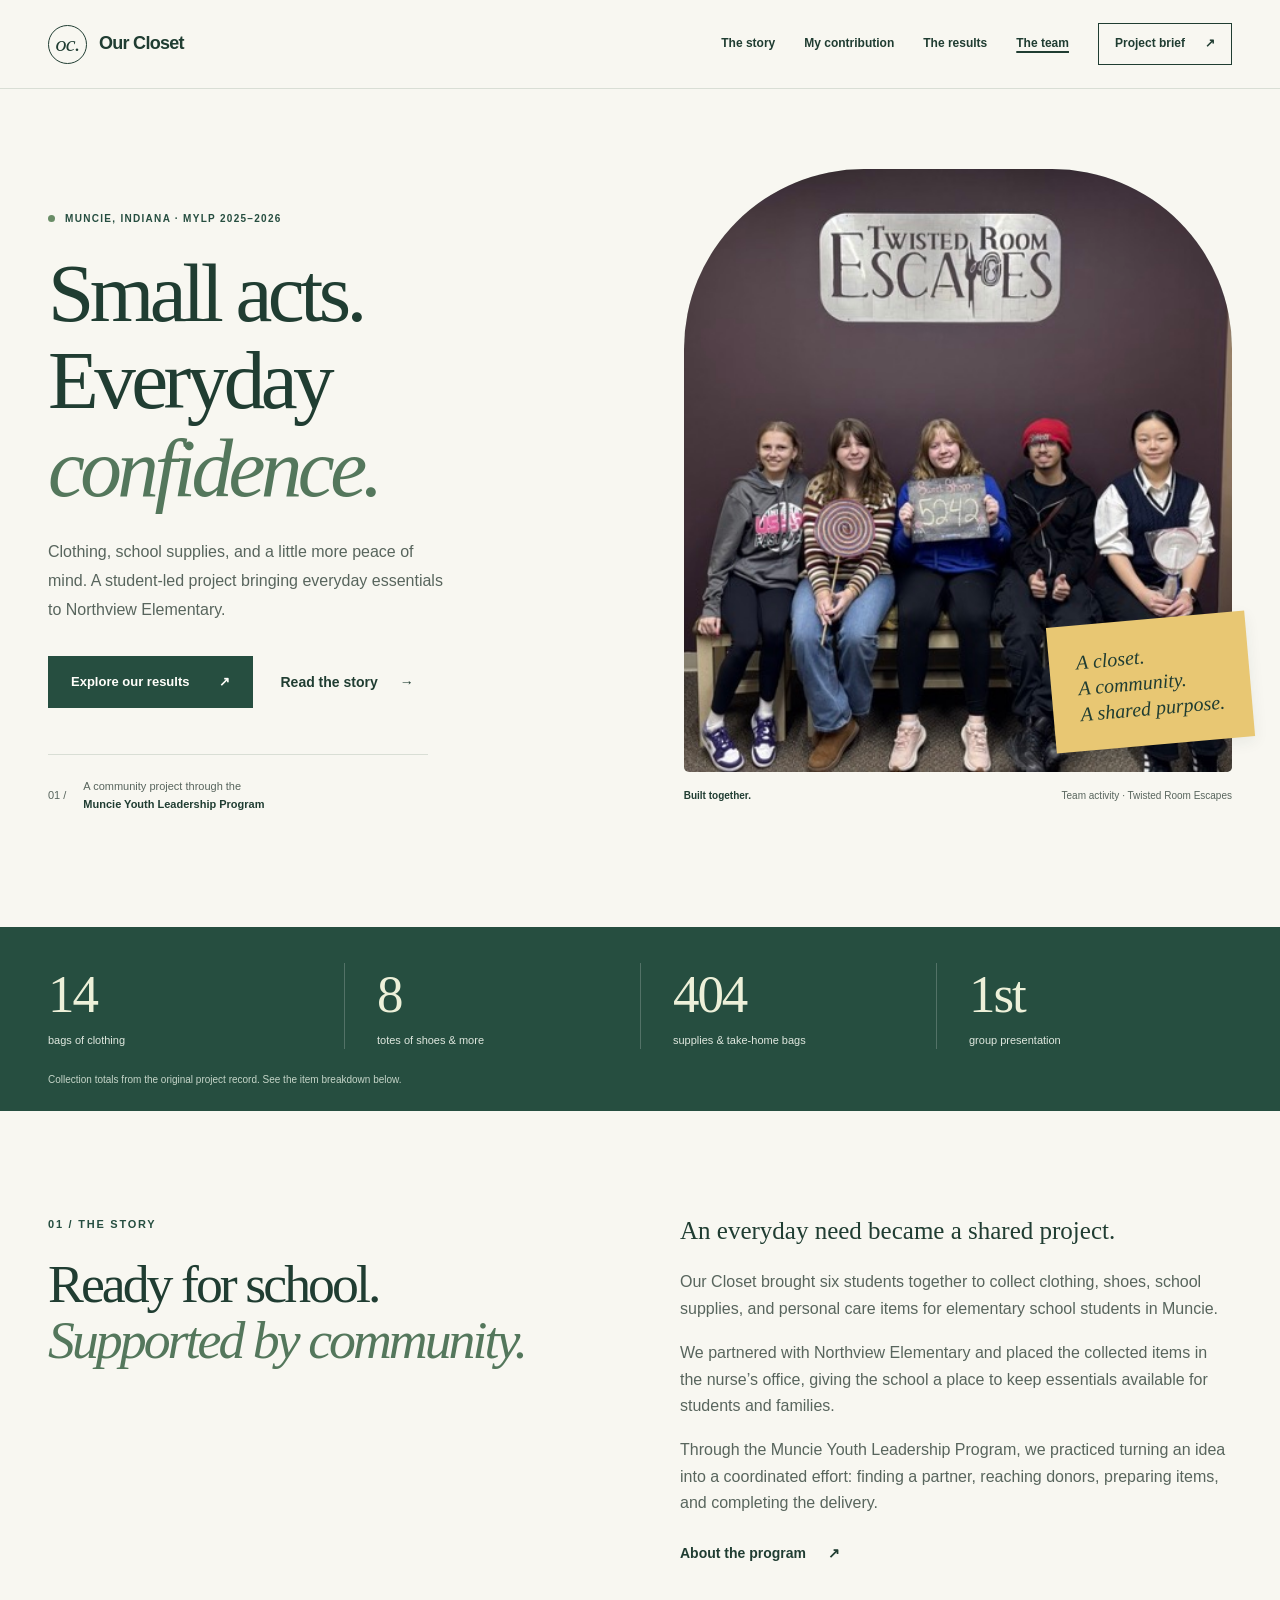
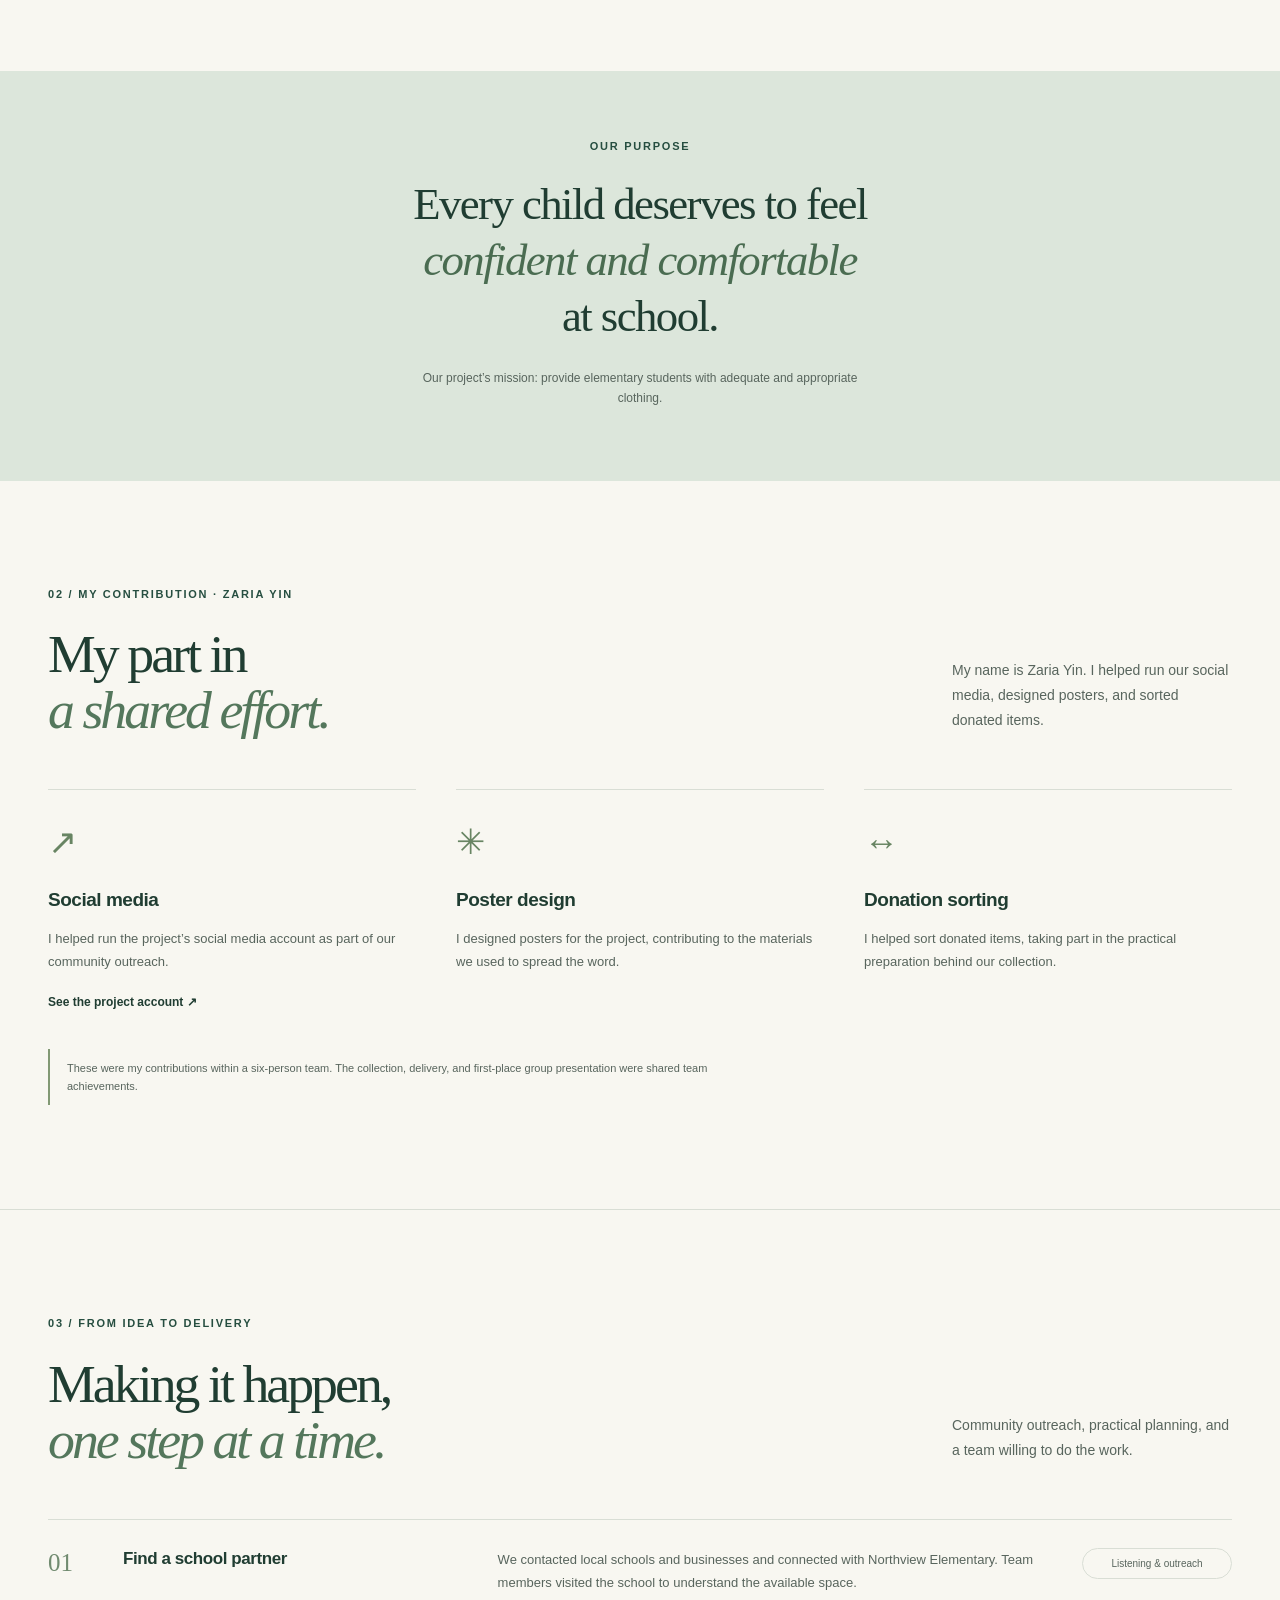
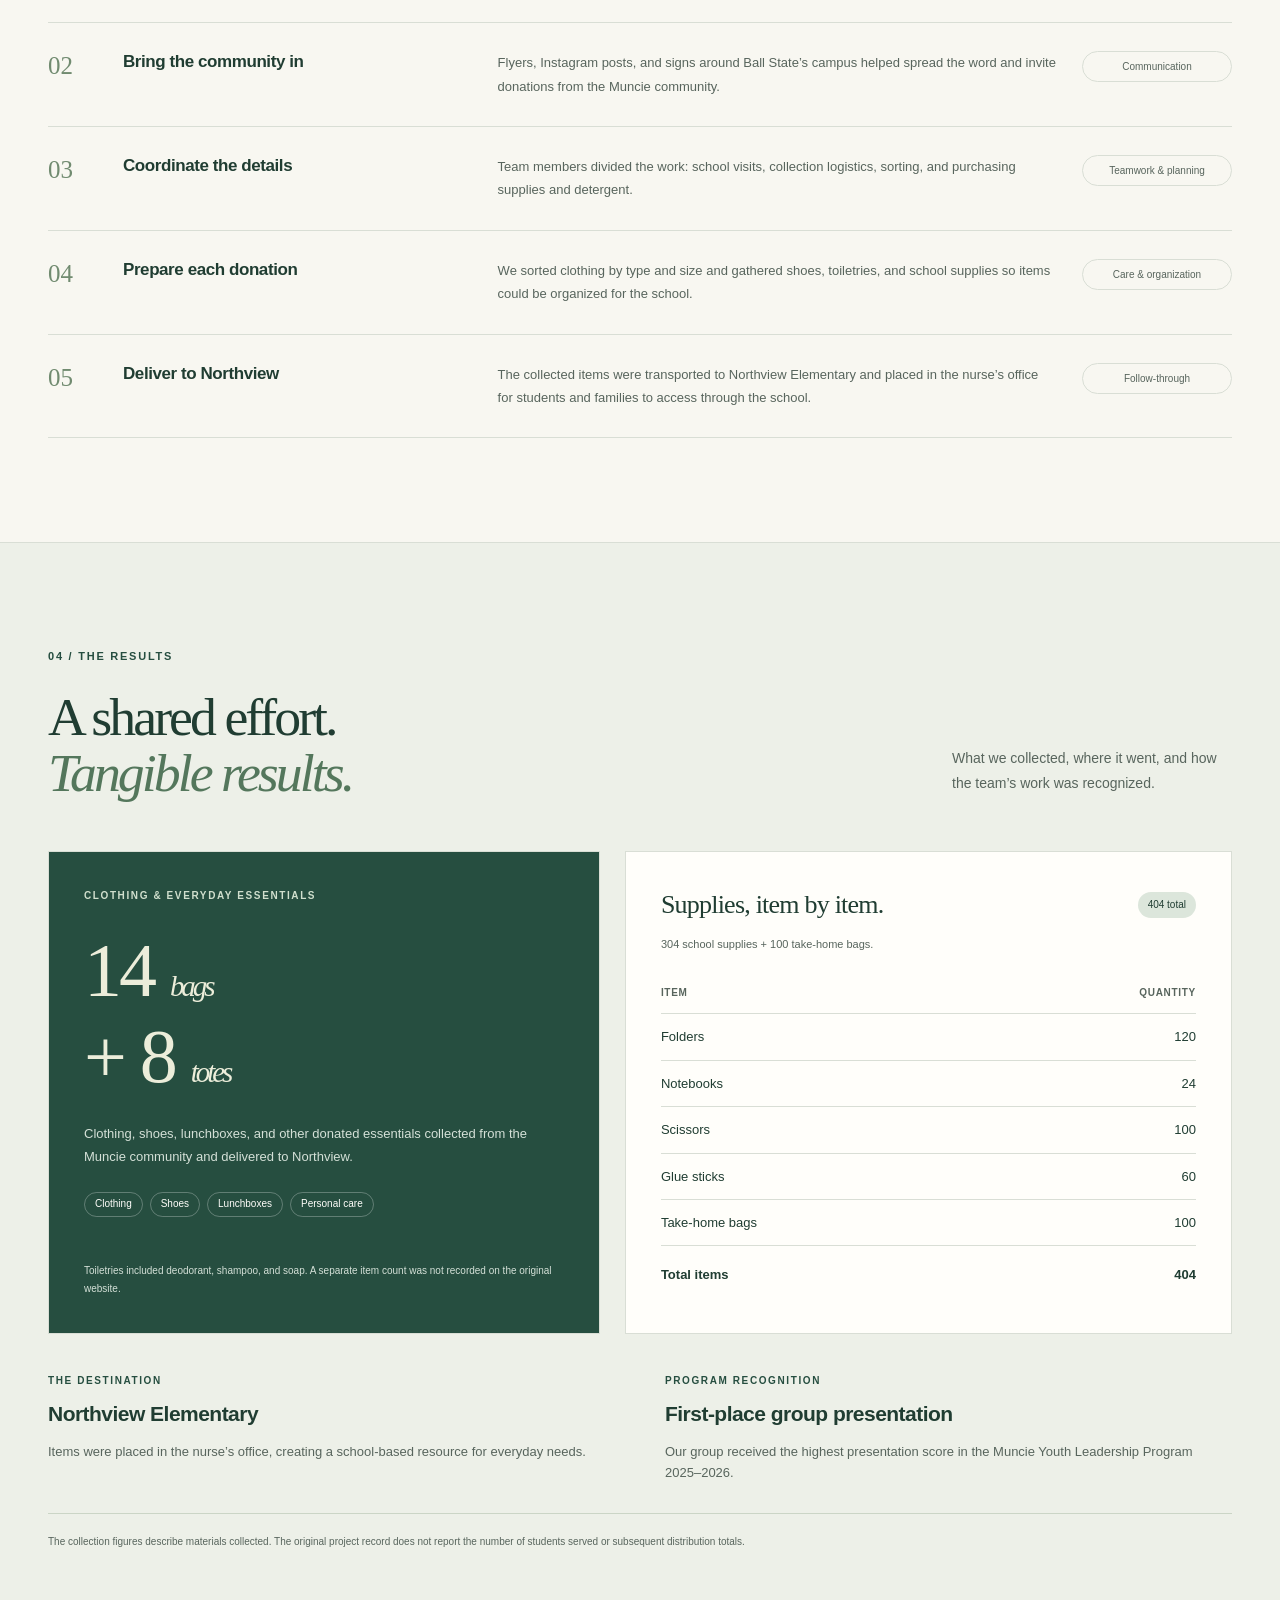
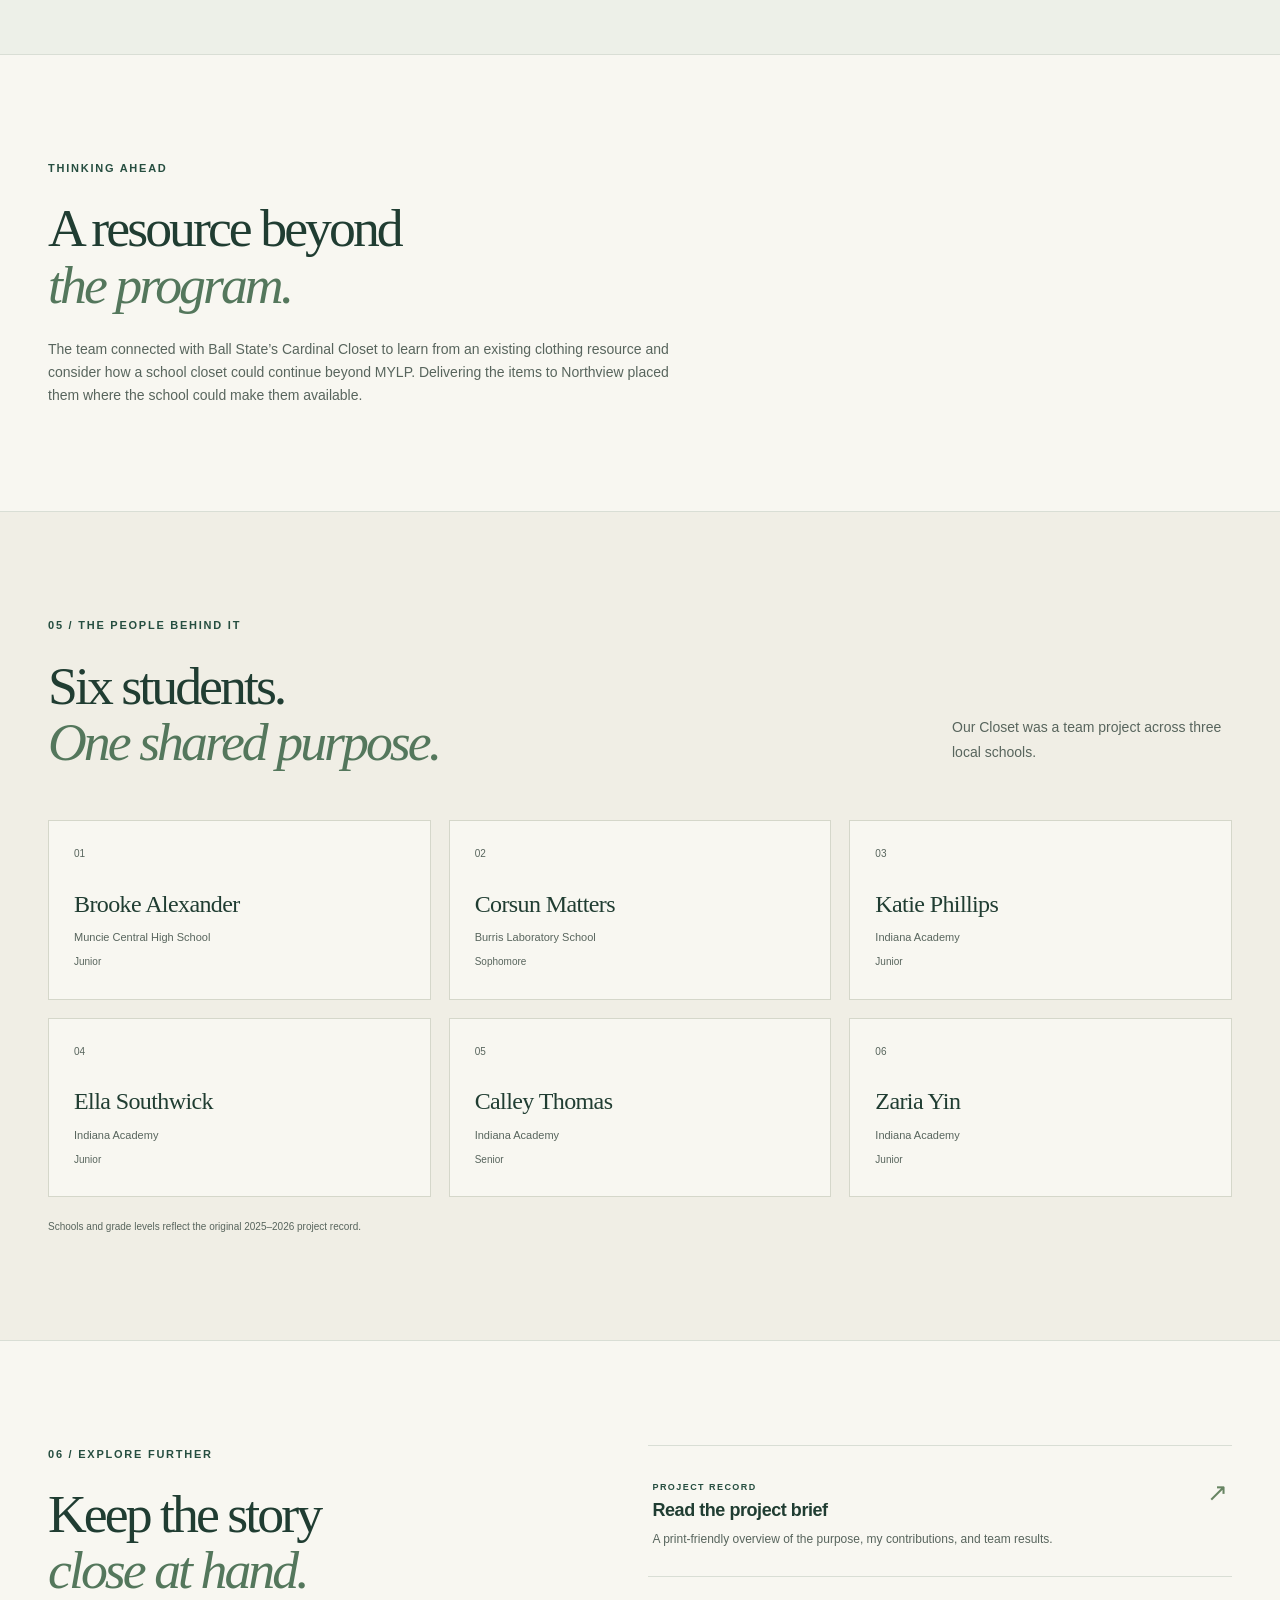
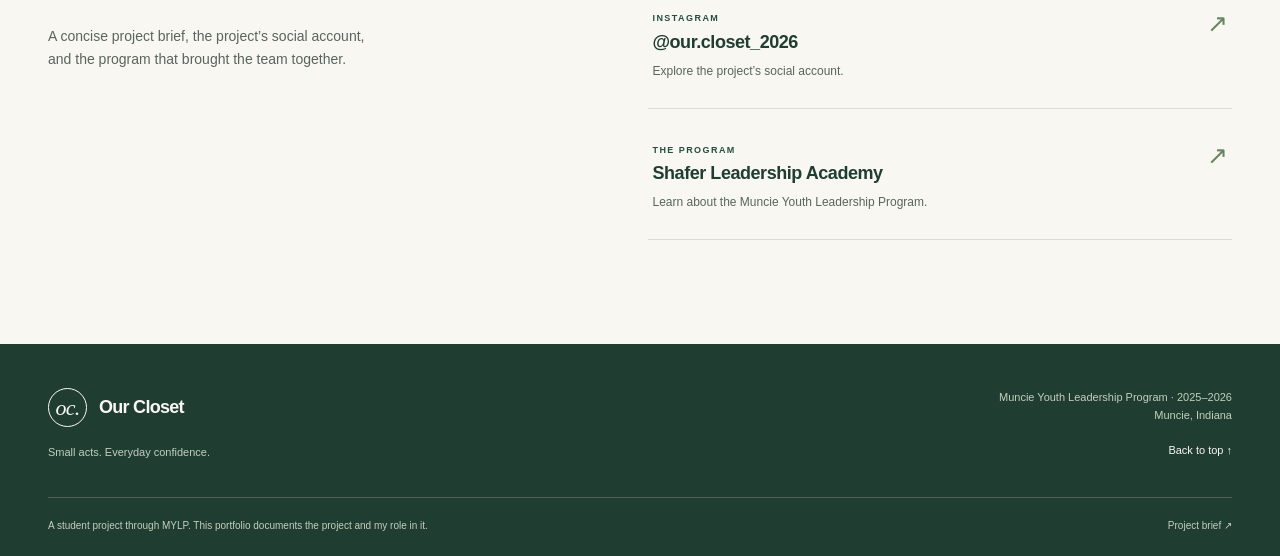
==== index.html @ 793dbcc0 "Turn Our Closet into a responsive project portfolio with personal contributions and printable brief" ====
<!doctype html>
<html lang="en">
<head>
<meta charset="utf-8"><meta name="viewport" content="width=device-width, initial-scale=1">
<meta name="description" content="Our Closet: a student-led MYLP project providing clothing and essentials at Northview Elementary. Explore the process, results, and my contributions in social media, poster design, and donation sorting.">
<meta name="theme-color" content="#264e40"><meta property="og:title" content="Our Closet — Small acts. Everyday confidence."><meta property="og:description" content="The story, results, and student contributions behind a community closet at Northview Elementary in Muncie, Indiana."><meta property="og:type" content="website"><meta property="og:image" content="https://24r14.github.io/Our-Closet/team-photo.jpeg"><meta name="twitter:card" content="summary_large_image">
<title>Our Closet — A Student-Led Community Project</title><link rel="icon" href="favicon.svg" type="image/svg+xml"><link rel="stylesheet" href="styles.css"><script src="script.js" defer></script>
</head>
<body>
<a class="skip-link" href="#main">Skip to content</a>
<header class="site-header"><div class="container header-inner"><a class="brand" href="#top" aria-label="Our Closet home"><span class="brand-mark" aria-hidden="true">oc.</span><span>Our Closet</span></a><button class="menu-toggle" type="button" aria-expanded="false" aria-controls="site-nav" hidden>Menu <span aria-hidden="true">+</span></button><nav id="site-nav" aria-label="Main navigation"><a href="#story">The story</a><a href="#contribution">My contribution</a><a href="#impact">The results</a><a href="#team">The team</a><a class="nav-cta" href="project-summary.html">Project brief <span aria-hidden="true">↗</span></a></nav></div></header>
<main id="main">
<section class="hero container" id="top" aria-labelledby="hero-title"><div class="hero-copy"><p class="eyebrow"><span class="status-dot" aria-hidden="true"></span> Muncie, Indiana · MYLP 2025–2026</p><h1 id="hero-title">Small acts.<br>Everyday<br><em>confidence.</em></h1><p class="hero-description">Clothing, school supplies, and a little more peace of mind. A student-led project bringing everyday essentials to Northview Elementary.</p><div class="button-row"><a class="button primary" href="#impact">Explore our results <span aria-hidden="true">↗</span></a><a class="text-link" href="#story">Read the story <span aria-hidden="true">→</span></a></div><div class="hero-footnote"><span class="tiny-number">01 /</span><p>A community project through the<br><strong>Muncie Youth Leadership Program</strong></p></div></div><figure class="hero-photo"><div class="photo-frame"><img src="team-photo.jpeg" alt="Five Our Closet team members seated together at Twisted Room Escapes during a team activity." width="548" height="484" fetchpriority="high"></div><figcaption><span>Built together.</span><span>Team activity · Twisted Room Escapes</span></figcaption><div class="photo-note" aria-hidden="true">A closet.<br>A community.<br>A shared purpose.</div></figure></section>

<section class="impact-strip" aria-label="Project collection highlights"><div class="container stat-grid"><div><span class="stat-number">14</span><span class="stat-label">bags of clothing</span></div><div><span class="stat-number">8</span><span class="stat-label">totes of shoes &amp; more</span></div><div><span class="stat-number">404</span><span class="stat-label">supplies &amp; take-home bags</span></div><div><span class="stat-number">1st</span><span class="stat-label">group presentation</span></div></div><p class="container strip-note">Collection totals from the original project record. See the item breakdown below.</p></section>

<section class="section container story-grid" id="story" aria-labelledby="story-title"><div><p class="eyebrow">01 / The story</p><h2 id="story-title">Ready for school.<br><em>Supported by community.</em></h2></div><div class="story-copy"><p class="lead">An everyday need became a shared project.</p><p>Our Closet brought six students together to collect clothing, shoes, school supplies, and personal care items for elementary school students in Muncie.</p><p>We partnered with Northview Elementary and placed the collected items in the nurse’s office, giving the school a place to keep essentials available for students and families.</p><p>Through the Muncie Youth Leadership Program, we practiced turning an idea into a coordinated effort: finding a partner, reaching donors, preparing items, and completing the delivery.</p><a class="text-link" href="https://www.shaferleadership.com/muncie-youth/" target="_blank" rel="noopener noreferrer">About the program <span aria-hidden="true">↗</span></a></div></section>

<section class="mission-panel"><div class="container mission-inner"><p class="eyebrow">Our purpose</p><blockquote>Every child deserves to feel<br><em>confident and comfortable</em><br>at school.</blockquote><p>Our project’s mission: provide elementary students with adequate and appropriate clothing.</p></div></section>

<section class="section container" id="contribution" aria-labelledby="contribution-title"><div class="section-heading"><div><p class="eyebrow">02 / My contribution · Zaria Yin</p><h2 id="contribution-title">My part in<br><em>a shared effort.</em></h2></div><p>My name is Zaria Yin. I helped run our social media, designed posters, and sorted donated items.</p></div><div class="learning-grid"><article><span class="learning-symbol" aria-hidden="true">↗</span><h3>Social media</h3><p>I helped run the project’s social media account as part of our community outreach.</p><a class="text-link" href="https://www.instagram.com/our.closet_2026" target="_blank" rel="noopener noreferrer">See the project account ↗</a></article><article><span class="learning-symbol" aria-hidden="true">✳</span><h3>Poster design</h3><p>I designed posters for the project, contributing to the materials we used to spread the word.</p></article><article><span class="learning-symbol" aria-hidden="true">↔</span><h3>Donation sorting</h3><p>I helped sort donated items, taking part in the practical preparation behind our collection.</p></article></div><p class="contribution-note">These were my contributions within a six-person team. The collection, delivery, and first-place group presentation were shared team achievements.</p></section>

<section class="process-section"><div class="section container" id="process" aria-labelledby="process-title"><div class="section-heading"><div><p class="eyebrow">03 / From idea to delivery</p><h2 id="process-title">Making it happen,<br><em>one step at a time.</em></h2></div><p>Community outreach, practical planning, and a team willing to do the work.</p></div><ol class="process-list"><li><span class="step-index" aria-hidden="true">01</span><h3>Find a school partner</h3><p>We contacted local schools and businesses and connected with Northview Elementary. Team members visited the school to understand the available space.</p><span class="step-skill">Listening &amp; outreach</span></li><li><span class="step-index" aria-hidden="true">02</span><h3>Bring the community in</h3><p>Flyers, Instagram posts, and signs around Ball State’s campus helped spread the word and invite donations from the Muncie community.</p><span class="step-skill">Communication</span></li><li><span class="step-index" aria-hidden="true">03</span><h3>Coordinate the details</h3><p>Team members divided the work: school visits, collection logistics, sorting, and purchasing supplies and detergent.</p><span class="step-skill">Teamwork &amp; planning</span></li><li><span class="step-index" aria-hidden="true">04</span><h3>Prepare each donation</h3><p>We sorted clothing by type and size and gathered shoes, toiletries, and school supplies so items could be organized for the school.</p><span class="step-skill">Care &amp; organization</span></li><li><span class="step-index" aria-hidden="true">05</span><h3>Deliver to Northview</h3><p>The collected items were transported to Northview Elementary and placed in the nurse’s office for students and families to access through the school.</p><span class="step-skill">Follow-through</span></li></ol></div></section>

<section class="results-section" id="impact" aria-labelledby="impact-title"><div class="container section"><div class="section-heading"><div><p class="eyebrow">04 / The results</p><h2 id="impact-title">A shared effort.<br><em>Tangible results.</em></h2></div><p>What we collected, where it went, and how the team’s work was recognized.</p></div><div class="results-layout"><article class="collection-card"><p class="eyebrow">Clothing &amp; everyday essentials</p><div class="collection-total">14 <span>bags</span><br>+ 8 <span>totes</span></div><p>Clothing, shoes, lunchboxes, and other donated essentials collected from the Muncie community and delivered to Northview.</p><div class="category-tags"><span>Clothing</span><span>Shoes</span><span>Lunchboxes</span><span>Personal care</span></div><p class="small-note">Toiletries included deodorant, shampoo, and soap. A separate item count was not recorded on the original website.</p></article><article class="supply-card"><div class="card-heading"><h3>Supplies, item by item.</h3><span class="total-chip">404 total</span></div><p class="card-intro">304 school supplies + 100 take-home bags.</p><table><caption class="sr-only">Reported school supply and take-home bag counts</caption><thead><tr><th scope="col">Item</th><th scope="col">Quantity</th></tr></thead><tbody><tr><th scope="row">Folders</th><td>120</td></tr><tr><th scope="row">Notebooks</th><td>24</td></tr><tr><th scope="row">Scissors</th><td>100</td></tr><tr><th scope="row">Glue sticks</th><td>60</td></tr><tr><th scope="row">Take-home bags</th><td>100</td></tr></tbody><tfoot><tr><th scope="row">Total items</th><td>404</td></tr></tfoot></table></article></div><div class="outcome-row"><article><span class="eyebrow">The destination</span><h3>Northview Elementary</h3><p>Items were placed in the nurse’s office, creating a school-based resource for everyday needs.</p></article><article><span class="eyebrow">Program recognition</span><h3>First-place group presentation</h3><p>Our group received the highest presentation score in the Muncie Youth Leadership Program 2025–2026.</p></article></div><p class="evidence-note">The collection figures describe materials collected. The original project record does not report the number of students served or subsequent distribution totals.</p></div></section>

<section class="section container continuation"><p class="eyebrow">Thinking ahead</p><h2>A resource beyond<br><em>the program.</em></h2><p>The team connected with Ball State’s Cardinal Closet to learn from an existing clothing resource and consider how a school closet could continue beyond MYLP. Delivering the items to Northview placed them where the school could make them available.</p></section>

<section class="team-section" id="team" aria-labelledby="team-title"><div class="container section"><div class="section-heading"><div><p class="eyebrow">05 / The people behind it</p><h2 id="team-title">Six students.<br><em>One shared purpose.</em></h2></div><p>Our Closet was a team project across three local schools.</p></div><ul class="team-grid"><li><span class="member-number" aria-hidden="true">01</span><h3>Brooke Alexander</h3><p>Muncie Central High School</p><span>Junior</span></li><li><span class="member-number" aria-hidden="true">02</span><h3>Corsun Matters</h3><p>Burris Laboratory School</p><span>Sophomore</span></li><li><span class="member-number" aria-hidden="true">03</span><h3>Katie Phillips</h3><p>Indiana Academy</p><span>Junior</span></li><li><span class="member-number" aria-hidden="true">04</span><h3>Ella Southwick</h3><p>Indiana Academy</p><span>Junior</span></li><li><span class="member-number" aria-hidden="true">05</span><h3>Calley Thomas</h3><p>Indiana Academy</p><span>Senior</span></li><li><span class="member-number" aria-hidden="true">06</span><h3>Zaria Yin</h3><p>Indiana Academy</p><span>Junior</span></li></ul><p class="small-note">Schools and grade levels reflect the original 2025–2026 project record.</p></div></section>

<section class="section container resources-section" id="resources" aria-labelledby="resources-title"><div><p class="eyebrow">06 / Explore further</p><h2 id="resources-title">Keep the story<br><em>close at hand.</em></h2><p class="resource-intro">A concise project brief, the project’s social account, and the program that brought the team together.</p></div><div class="resource-list"><a href="project-summary.html"><div><span class="eyebrow">Project record</span><h3>Read the project brief</h3><p>A print-friendly overview of the purpose, my contributions, and team results.</p></div><span aria-hidden="true">↗</span></a><a href="https://www.instagram.com/our.closet_2026" target="_blank" rel="noopener noreferrer"><div><span class="eyebrow">Instagram</span><h3>@our.closet_2026</h3><p>Explore the project’s social account.</p></div><span aria-hidden="true">↗</span></a><a href="https://www.shaferleadership.com/muncie-youth/" target="_blank" rel="noopener noreferrer"><div><span class="eyebrow">The program</span><h3>Shafer Leadership Academy</h3><p>Learn about the Muncie Youth Leadership Program.</p></div><span aria-hidden="true">↗</span></a></div></section>
</main>
<footer class="site-footer"><div class="container footer-inner"><div><a class="brand" href="#top"><span class="brand-mark" aria-hidden="true">oc.</span><span>Our Closet</span></a><p>Small acts. Everyday confidence.</p></div><div><p>Muncie Youth Leadership Program · 2025–2026<br>Muncie, Indiana</p><a href="#top">Back to top ↑</a></div></div><div class="container footer-bottom"><p>A student project through MYLP. This portfolio documents the project and my role in it.</p><a href="project-summary.html">Project brief ↗</a></div></footer>
</body>
</html>
---- styles.css ----
@charset "UTF-8";
[hidden]{display:none!important}
:root{--paper:#f8f7f1;--white:#fffefa;--ink:#203d32;--muted:#58655d;--green:#264e40;--sage:#dce6db;--line:#d9ded5;--gold:#e8c773;--serif:Georgia,'Times New Roman',serif;--sans:Arial,Helvetica,sans-serif}
*{box-sizing:border-box}html{scroll-behavior:smooth;scroll-padding-top:100px}body{margin:0;background:var(--paper);color:var(--ink);font-family:var(--sans);font-size:16px;line-height:1.65}a{color:inherit}button{font:inherit}img{display:block;max-width:100%}h1,h2,h3,p,figure,blockquote{margin:0}h1,h2{font-family:var(--serif);font-weight:400;letter-spacing:-.055em;line-height:1.05}h1{font-size:clamp(58px,6.5vw,96px)}h2{font-size:clamp(38px,4.2vw,60px)}h1 em,h2 em{font-weight:400;color:#54775c}h3{font-size:19px;line-height:1.35;letter-spacing:-.025em}p{color:var(--muted)}a,button{-webkit-tap-highlight-color:transparent}a:focus-visible,button:focus-visible{outline:3px solid #947022;outline-offset:6px}a{text-underline-offset:4px}.container{width:min(1200px,calc(100% - 96px));margin-inline:auto}.section{padding-block:104px}.eyebrow{font-size:11px;letter-spacing:.16em;text-transform:uppercase;font-weight:700;color:var(--green);margin-bottom:23px}.text-link{text-decoration:none;font-weight:600;font-size:14px;display:inline-flex;gap:22px;align-items:center}.text-link:hover{text-decoration:underline}.skip-link{position:fixed;top:-100px;left:16px;z-index:100;background:var(--ink);color:white;padding:12px 20px}.skip-link:focus{top:12px}.sr-only{position:absolute;width:1px;height:1px;padding:0;overflow:hidden;clip:rect(0,0,0,0);white-space:nowrap;border:0}
.site-header{position:sticky;top:0;z-index:20;background:rgba(248,247,241,.97);border-bottom:1px solid var(--line)}.header-inner{min-height:88px;display:flex;align-items:center;justify-content:space-between;gap:28px}.brand{display:inline-flex;align-items:center;gap:12px;text-decoration:none;font-size:18px;font-weight:700;white-space:nowrap;letter-spacing:-.04em}.brand-mark{width:39px;height:39px;border:1px solid currentColor;border-radius:50%;display:grid;place-items:center;font-family:var(--serif);font-style:italic;font-size:22px;font-weight:400}.site-header nav{display:flex;gap:29px;align-items:center}.site-header nav a{text-decoration:none;font-size:12px;font-weight:600}.site-header nav a:hover,.site-header nav a[aria-current]{text-decoration:underline;text-decoration-thickness:2px}.site-header nav .nav-cta{border:1px solid var(--ink);padding:10px 16px;display:flex;gap:20px}.menu-toggle{border:1px solid var(--line);background:transparent;padding:8px 14px;color:var(--ink);cursor:pointer}.menu-toggle span{margin-left:12px}
.hero{display:grid;grid-template-columns:1.05fr 1fr;gap:60px;align-items:center;padding-block:80px 72px}.hero .eyebrow{display:flex;align-items:center;gap:10px;font-size:10px;letter-spacing:.13em}.status-dot{display:inline-block;width:7px;height:7px;background:#698d67;border-radius:50%;flex-shrink:0}.hero-description{max-width:400px;margin-top:26px;font-size:16px;line-height:1.8}.button-row{display:flex;align-items:center;flex-wrap:wrap;gap:27px;margin-top:32px}.button{display:inline-flex;align-items:center;justify-content:center;gap:30px;padding:14px 22px;border:1px solid var(--green);text-decoration:none;font-size:13px;font-weight:600;cursor:pointer}.primary{background:var(--green);color:var(--white)}.primary:hover{background:#183c2d}.hero-footnote{display:flex;align-items:center;gap:17px;margin-top:46px;border-top:1px solid var(--line);padding-top:23px;max-width:380px}.tiny-number{font-size:11px;color:var(--muted)}.hero-footnote p{font-size:11px;line-height:1.6}.hero-footnote strong{font-weight:600;color:var(--ink)}.hero-photo{position:relative;padding-bottom:50px}.photo-frame{border-radius:180px 180px 5px 5px;overflow:hidden;background:var(--sage)}.photo-frame img{width:100%;height:auto;aspect-ratio:1/1.1;object-fit:cover;object-position:center 58%}.hero-photo figcaption{display:flex;justify-content:space-between;gap:10px;font-size:10px;margin-top:16px;color:var(--muted)}.hero-photo figcaption span:first-child{color:var(--ink);font-weight:600}.photo-note{position:absolute;bottom:60px;right:-18px;background:var(--gold);color:var(--ink);font-family:var(--serif);font-style:italic;font-size:20px;line-height:1.3;padding:24px 27px;transform:rotate(-5deg);box-shadow:0 5px 15px #203d3212}
.impact-strip{background:var(--green);color:var(--white);padding:36px 0 22px}.stat-grid{display:grid;grid-template-columns:repeat(4,1fr)}.stat-grid>div{padding-left:32px;border-left:1px solid #ffffff35}.stat-grid>div:first-child{padding-left:0;border-left:0}.stat-number{display:block;font-family:var(--serif);font-size:53px;line-height:1.2;letter-spacing:-.04em;color:#edf0d9}.stat-label{display:block;font-size:11px;margin-top:5px;color:#e0e8df}.strip-note{color:#c5d5c8;font-size:10px;margin-top:23px}
.story-grid{display:grid;grid-template-columns:1fr 1fr;gap:80px}.story-copy p+p{margin-top:18px}.story-copy .lead{font-family:var(--serif);font-size:25px;color:var(--ink);line-height:1.3;margin-bottom:22px}.story-copy .text-link{margin-top:26px}.mission-panel{background:var(--sage);text-align:center}.mission-inner{padding:66px 0 72px}.mission-inner .eyebrow{margin-bottom:22px}.mission-inner blockquote{font-family:var(--serif);font-size:clamp(29px,3.5vw,47px);line-height:1.25;letter-spacing:-.035em}.mission-inner blockquote em{color:#4a6c51}.mission-inner>p:last-child{max-width:480px;margin:24px auto 0;font-size:12px}.section-heading{display:flex;align-items:flex-end;justify-content:space-between;gap:50px;margin-bottom:50px}.section-heading>p{max-width:280px;font-size:14px;line-height:1.8;padding-bottom:5px}.process-section{border-top:1px solid var(--line)}.process-list{padding:0;margin:0;list-style:none;border-top:1px solid var(--line)}.process-list li{display:grid;grid-template-columns:50px 1fr 1.6fr 150px;gap:25px;align-items:start;border-bottom:1px solid var(--line);padding:28px 0}.step-index{font-family:var(--serif);font-size:25px;color:#718b70;line-height:1.2}.process-list h3{font-size:17px}.process-list p{font-size:13px;line-height:1.8}.step-skill{font-size:10px;line-height:1.5;border:1px solid var(--line);border-radius:30px;padding:7px 10px;text-align:center;color:var(--muted)}
.results-section{background:#edf0e8;border-top:1px solid var(--line);border-bottom:1px solid var(--line)}.results-layout{display:grid;grid-template-columns:1fr 1.1fr;gap:25px}.collection-card,.supply-card{padding:35px;background:var(--white);border:1px solid var(--line)}.collection-card{background:var(--green);color:var(--white);display:flex;flex-direction:column}.collection-card .eyebrow{color:#d0dfcd;font-size:10px}.collection-total{font-family:var(--serif);font-size:76px;letter-spacing:-.04em;line-height:1.12;margin-bottom:23px;color:#ecedda}.collection-total span{font-size:29px;font-style:italic}.collection-card>p{font-size:13px;color:#d4e0d7;line-height:1.8}.category-tags{display:flex;flex-wrap:wrap;gap:7px;margin:24px 0}.category-tags span{font-size:10px;border:1px solid #ffffff45;padding:3px 10px;border-radius:20px}.collection-card .small-note{font-size:10px;margin-top:auto}.card-heading{display:flex;align-items:center;justify-content:space-between;gap:10px}.card-heading h3{font-family:var(--serif);font-size:26px;font-weight:400;letter-spacing:-.03em}.total-chip{font-size:10px;white-space:nowrap;background:var(--sage);border-radius:20px;padding:5px 10px}.card-intro{font-size:11px;margin-top:12px}table{border-collapse:collapse;width:100%;font-size:13px;margin-top:20px}th,td{padding:12px 0;text-align:left;border-bottom:1px solid var(--line)}thead th{font-size:10px;text-transform:uppercase;letter-spacing:.07em;color:var(--muted);font-weight:600}tbody th{font-weight:400}td,th:last-child{text-align:right}tfoot th,tfoot td{border:0;padding-top:18px;font-weight:700}.outcome-row{display:grid;grid-template-columns:1fr 1fr;gap:50px;border-bottom:1px solid #cbd5c6;padding:39px 0 29px}.outcome-row .eyebrow{display:block;margin-bottom:11px;font-size:10px}.outcome-row h3{font-size:21px;margin-bottom:12px}.outcome-row p{font-size:13px}.evidence-note{font-size:10px;max-width:790px;margin-top:20px}.learning-grid{display:grid;grid-template-columns:repeat(3,1fr);gap:40px}.learning-grid article{border-top:1px solid var(--line);padding-top:24px}.learning-symbol{font-size:35px;font-family:var(--serif);display:block;color:#688563;margin-bottom:16px}.learning-grid h3{margin-bottom:14px}.learning-grid p{font-size:13px;line-height:1.8}.learning-grid .text-link{font-size:12px;margin-top:19px}.contribution-note{font-size:11px;border-left:2px solid #829974;padding:10px 0 10px 17px;margin-top:35px;max-width:700px}.continuation>p:last-child{max-width:650px;font-size:14px;margin-top:25px}
.team-section{border-block:1px solid var(--line);background:#f0eee5}.team-grid{list-style:none;padding:0;margin:0;display:grid;grid-template-columns:repeat(3,1fr);gap:18px}.team-grid li{border:1px solid #d5d7ca;padding:25px;background:var(--paper)}.member-number{display:block;font-size:10px;color:var(--muted);margin-bottom:25px}.team-grid h3{font-family:var(--serif);font-size:24px;font-weight:400;margin-bottom:8px}.team-grid p{font-size:11px}.team-grid li>span:last-child{display:inline-block;font-size:10px;color:var(--muted);margin-top:8px}.small-note{font-size:10px;margin-top:22px}.resources-section{display:grid;grid-template-columns:1fr 1.1fr;gap:70px}.resource-intro{font-size:14px;max-width:320px;margin-top:26px}.resource-list{border-top:1px solid var(--line)}.resource-list>a{display:flex;justify-content:space-between;gap:30px;text-decoration:none;border-bottom:1px solid var(--line);padding:26px 4px}.resource-list .eyebrow{font-size:9px;margin-bottom:7px}.resource-list h3{font-size:18px}.resource-list p{font-size:12px;margin-top:8px}.resource-list>a>span{font-size:25px;color:#688563}.resource-list>a:hover h3{text-decoration:underline}.site-footer{background:var(--ink);color:var(--paper);padding:44px 0 22px}.footer-inner{display:flex;justify-content:space-between;gap:40px}.footer-inner p{color:#c1cfbf;font-size:11px;margin-top:16px}.footer-inner>div:last-child{text-align:right}.footer-inner>div:last-child p{margin-top:0}.footer-inner>div:last-child>a{display:inline-block;font-size:11px;margin-top:17px;text-decoration:none}.footer-bottom{border-top:1px solid #ffffff30;display:flex;justify-content:space-between;gap:30px;margin-top:34px;padding-top:20px}.footer-bottom p,.footer-bottom a{font-size:10px;color:#c1cfbf}.footer-bottom a{text-decoration:none}
.brief-main{max-width:860px;margin:0 auto;padding:70px 0 90px}.brief-main h1{font-size:64px}.brief-deck{font-size:18px;max-width:650px;margin-top:20px}.brief-meta{padding-block:25px;border-block:1px solid var(--line);margin-top:35px;font-size:13px}.brief-section{margin-top:38px}.brief-section h2{font-family:var(--sans);font-size:20px;font-weight:700;letter-spacing:-.02em;margin-bottom:16px}.brief-section p,.brief-section li{font-size:14px}.brief-section ul,.brief-section ol{padding-left:22px}.brief-section li+li{margin-top:8px}.brief-section table{max-width:550px}.brief-actions{display:flex;gap:25px;align-items:center;flex-wrap:wrap;margin-top:30px}.brief-footer{border-top:1px solid var(--line);margin-top:35px;padding-top:18px;font-size:11px}.brief-footer p+p{margin-top:10px}.brief-note{background:var(--sage);padding:22px;margin-top:30px}.brief-note p{font-size:12px}
@media(min-width:761px){.menu-toggle{display:none}}@media(min-width:1500px){.hero{padding-block:96px 88px}}@media(max-width:1100px){.container{width:calc(100% - 64px)}.hero{gap:40px}.site-header nav{gap:18px}.process-list li{grid-template-columns:40px 1fr 1.4fr;gap:20px}.step-skill{grid-column:2;margin-top:-5px;justify-self:start;padding:4px 12px}.process-list p{grid-column:3;grid-row:1/3}.photo-note{right:-8px;font-size:18px}.story-grid{gap:45px}}
@media(max-width:760px){html{scroll-padding-top:85px}.container{width:calc(100% - 40px)}.header-inner{min-height:72px;flex-wrap:wrap;gap:12px;padding-block:12px}.brand{font-size:17px}.brand-mark{width:34px;height:34px;font-size:20px}.menu-toggle:not([hidden]){display:block}.site-header nav{width:100%;flex-wrap:wrap;justify-content:flex-start;gap:14px 24px;padding:12px 0 3px}.site-header.js-enabled nav{display:none}.site-header.js-enabled nav.is-open{display:flex}.site-header nav .nav-cta{padding:8px 12px}.hero{grid-template-columns:1fr;gap:45px;padding-top:43px;padding-bottom:38px}.hero h1{font-size:clamp(58px,12.6vw,86px)}.hero-description{max-width:480px;font-size:15px}.hero-footnote{margin-top:30px}.hero-photo{width:min(440px,100%);margin-inline:auto;padding-bottom:30px}.photo-frame{border-radius:150px 150px 3px 3px}.photo-frame img{aspect-ratio:1.05/1}.photo-note{right:-2px;bottom:58px;padding:19px 23px;font-size:18px}.hero-photo figcaption{font-size:9px}.stat-grid{grid-template-columns:1fr 1fr;gap:27px 20px}.stat-grid>div{padding-left:20px}.stat-grid>div:nth-child(3){border-left:0;padding-left:0}.stat-number{font-size:43px}.stat-label{font-size:10px}.impact-strip{padding-block:29px 20px}.strip-note{font-size:9px}.section{padding-block:66px}.story-grid{grid-template-columns:1fr;gap:30px}.story-copy p{font-size:14px}.story-copy .lead{font-size:23px}.mission-inner{padding-block:45px}.mission-inner blockquote{font-size:31px}.mission-inner>p:last-child{font-size:11px;max-width:310px}.section-heading{display:block;margin-bottom:34px}.section-heading>p{max-width:390px;margin-top:23px;padding:0;font-size:13px}.process-list li{grid-template-columns:35px 1fr;gap:12px 16px;padding:23px 0}.process-list h3{font-size:17px}.process-list p{grid-column:2;grid-row:auto;font-size:13px}.step-skill{grid-column:2;margin-top:0}.results-layout{grid-template-columns:1fr;gap:18px}.collection-card,.supply-card{padding:26px}.collection-total{font-size:67px}.outcome-row{grid-template-columns:1fr;gap:27px;padding-top:29px}.learning-grid{grid-template-columns:1fr;gap:26px}.learning-symbol{display:inline-block;font-size:28px;margin-bottom:10px}.learning-grid h3{font-size:18px}.team-grid{grid-template-columns:1fr 1fr;gap:12px}.team-grid li{padding:18px}.team-grid h3{font-size:21px}.member-number{margin-bottom:18px}.resources-section{grid-template-columns:1fr;gap:35px}.resource-intro{max-width:420px}.footer-inner{display:block}.footer-inner>div:last-child{text-align:left;margin-top:25px}.footer-bottom{display:block}.footer-bottom>a{display:inline-block;margin-top:13px}.brief-main{padding-block:42px}.brief-main h1{font-size:52px}.brief-deck{font-size:16px}.brief-actions{gap:20px}}
@media(max-width:380px){.button-row{gap:22px}.team-grid{grid-template-columns:1fr}.card-heading h3{font-size:23px}.collection-card,.supply-card{padding:22px}.hero .eyebrow{font-size:9px}.hero-photo figcaption{flex-direction:column;gap:3px}}
@media(prefers-reduced-motion:reduce){html{scroll-behavior:auto}}
@media print{html{scroll-behavior:auto}body{background:white;color:#17251d;font-size:11pt}.site-header,.site-footer,.skip-link,.brief-actions,.photo-note{display:none!important}.container{width:100%;max-width:none}.brief-main{padding:0;max-width:none}.brief-main h1{font-size:35pt}.brief-deck{font-size:12pt}.brief-meta{margin-top:20px;padding-block:14px}.brief-section{margin-top:22px;break-inside:avoid}.brief-section h2{font-size:14pt}.brief-section p,.brief-section li{font-size:10pt}.brief-section table{font-size:10pt}.brief-note{background:transparent;border:1px solid #ccc;padding:12px}.brief-footer{font-size:9pt}.section{padding-block:24px}.hero{padding-block:20px;gap:25px}.hero h1{font-size:38pt}.hero-photo{max-width:280px}.hero-footnote{margin-top:20px}.hero-description{font-size:11pt}.impact-strip,.collection-card{background:white;color:var(--ink);border-block:1px solid #aaa}.stat-number,.stat-label,.collection-card .eyebrow,.collection-card>p,.strip-note{color:var(--ink)}.results-layout,.learning-grid,.team-grid{gap:14px}.process-list li{break-inside:avoid}.mission-inner{padding-block:20px}.team-grid li{break-inside:avoid}.resources-section{display:block}.resource-list{margin-top:20px}.evidence-note,.small-note{font-size:8pt}a{text-decoration:none}@page{margin:16mm}}
/* Keep the note within the photograph so the original photo caption stays readable. */
.photo-note{bottom:110px}
@media(max-width:760px){.photo-note{bottom:95px}}
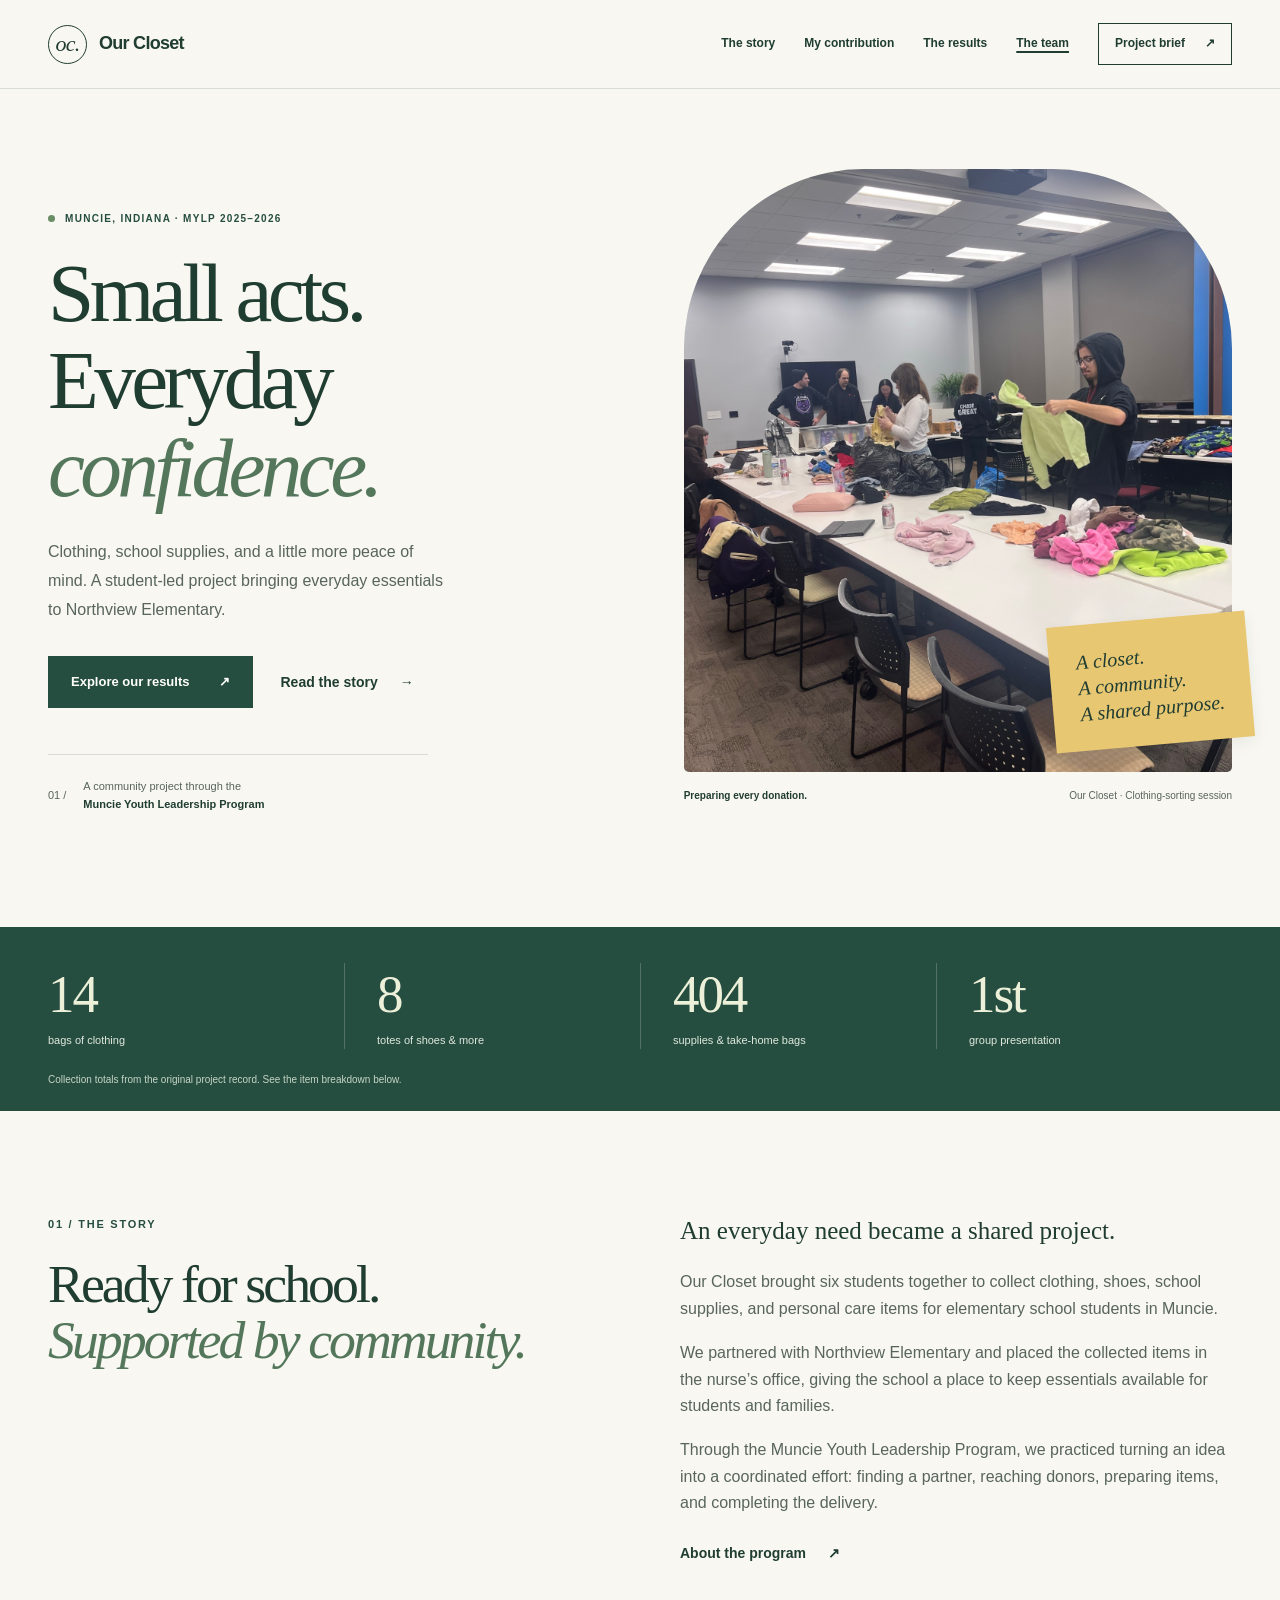
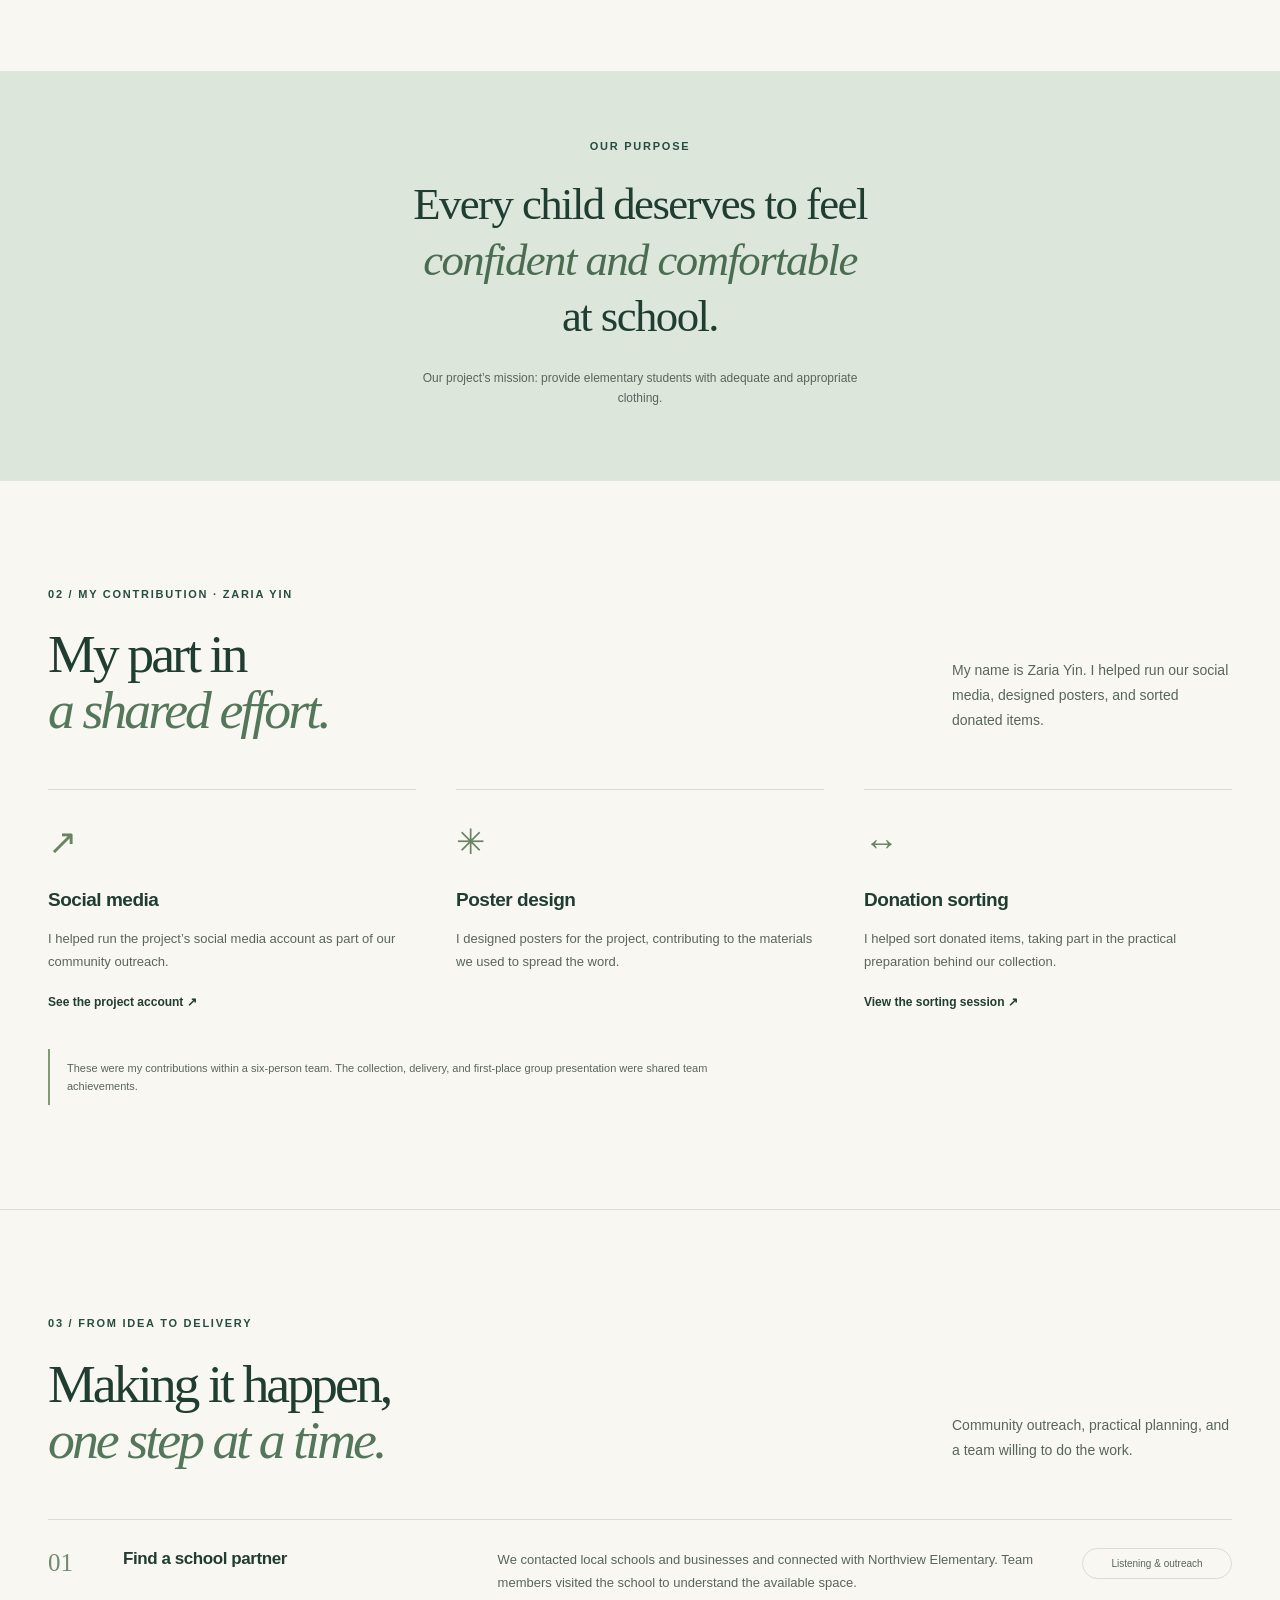
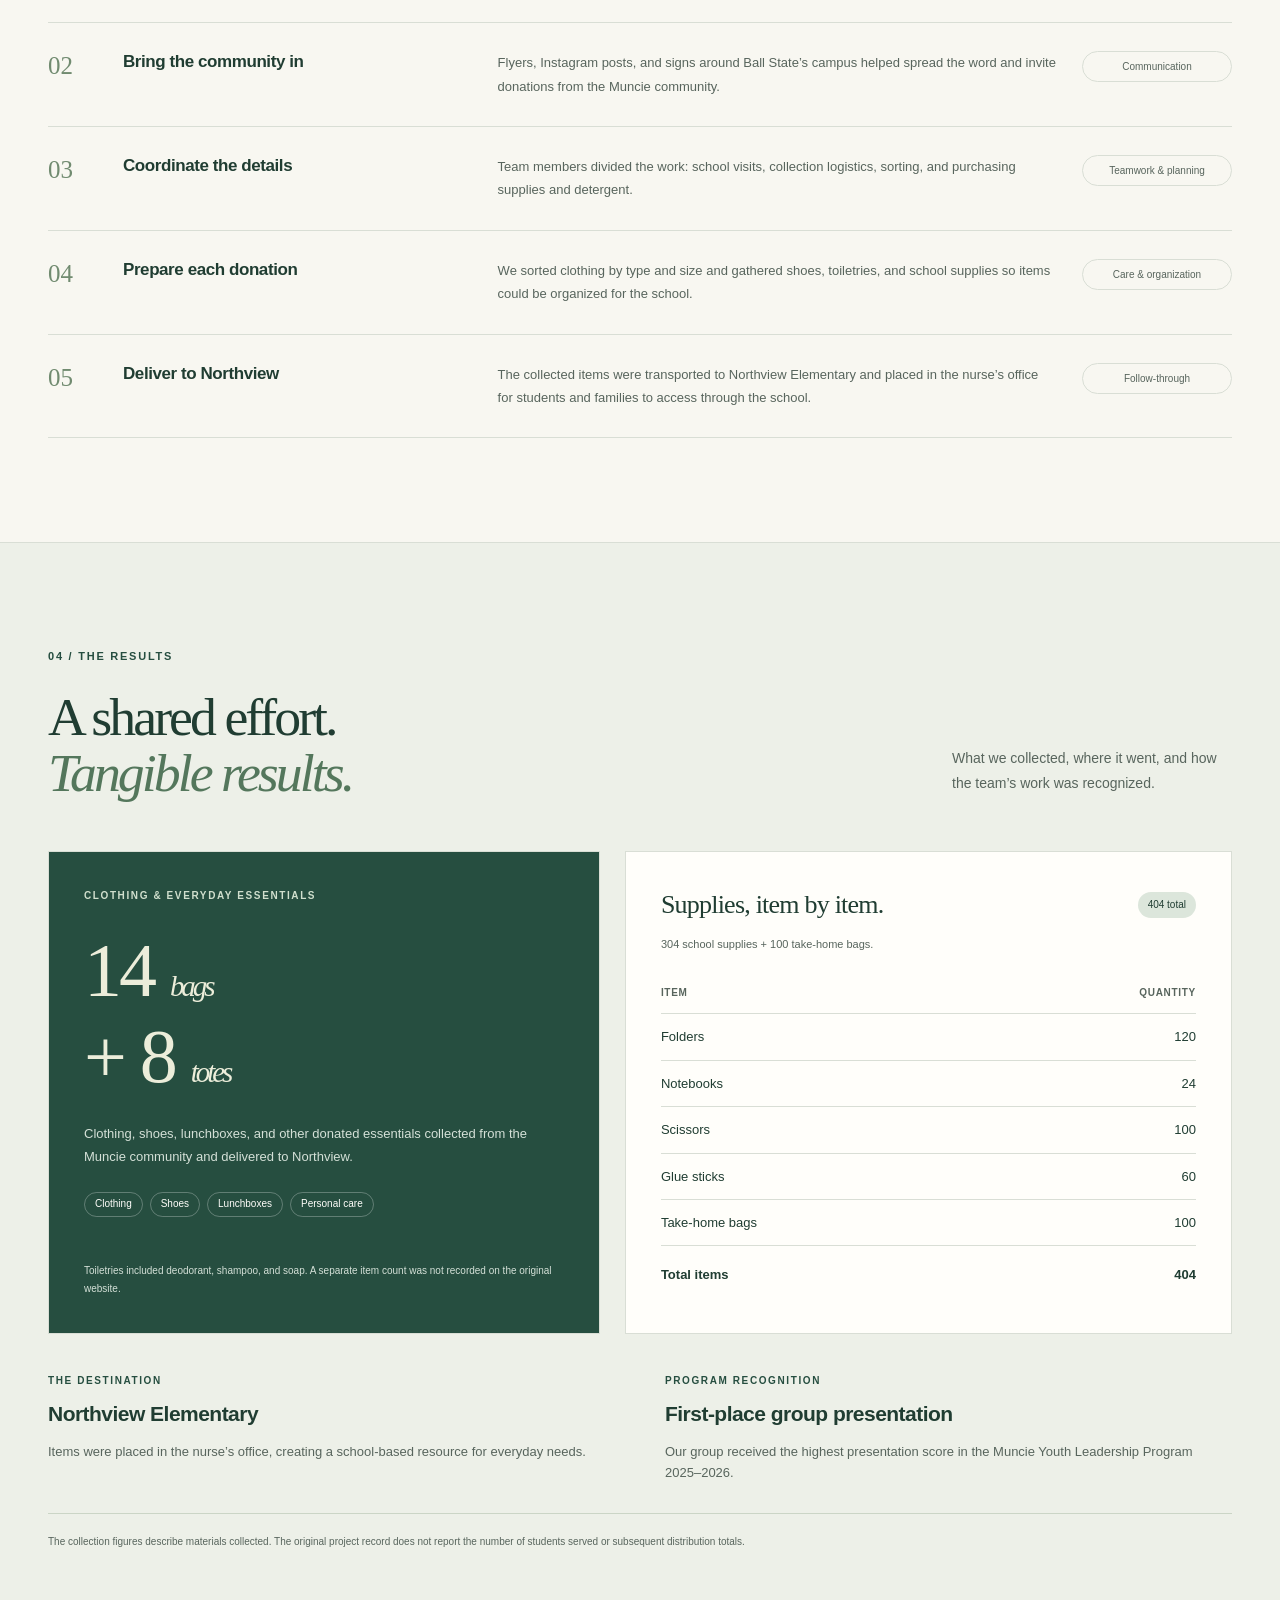
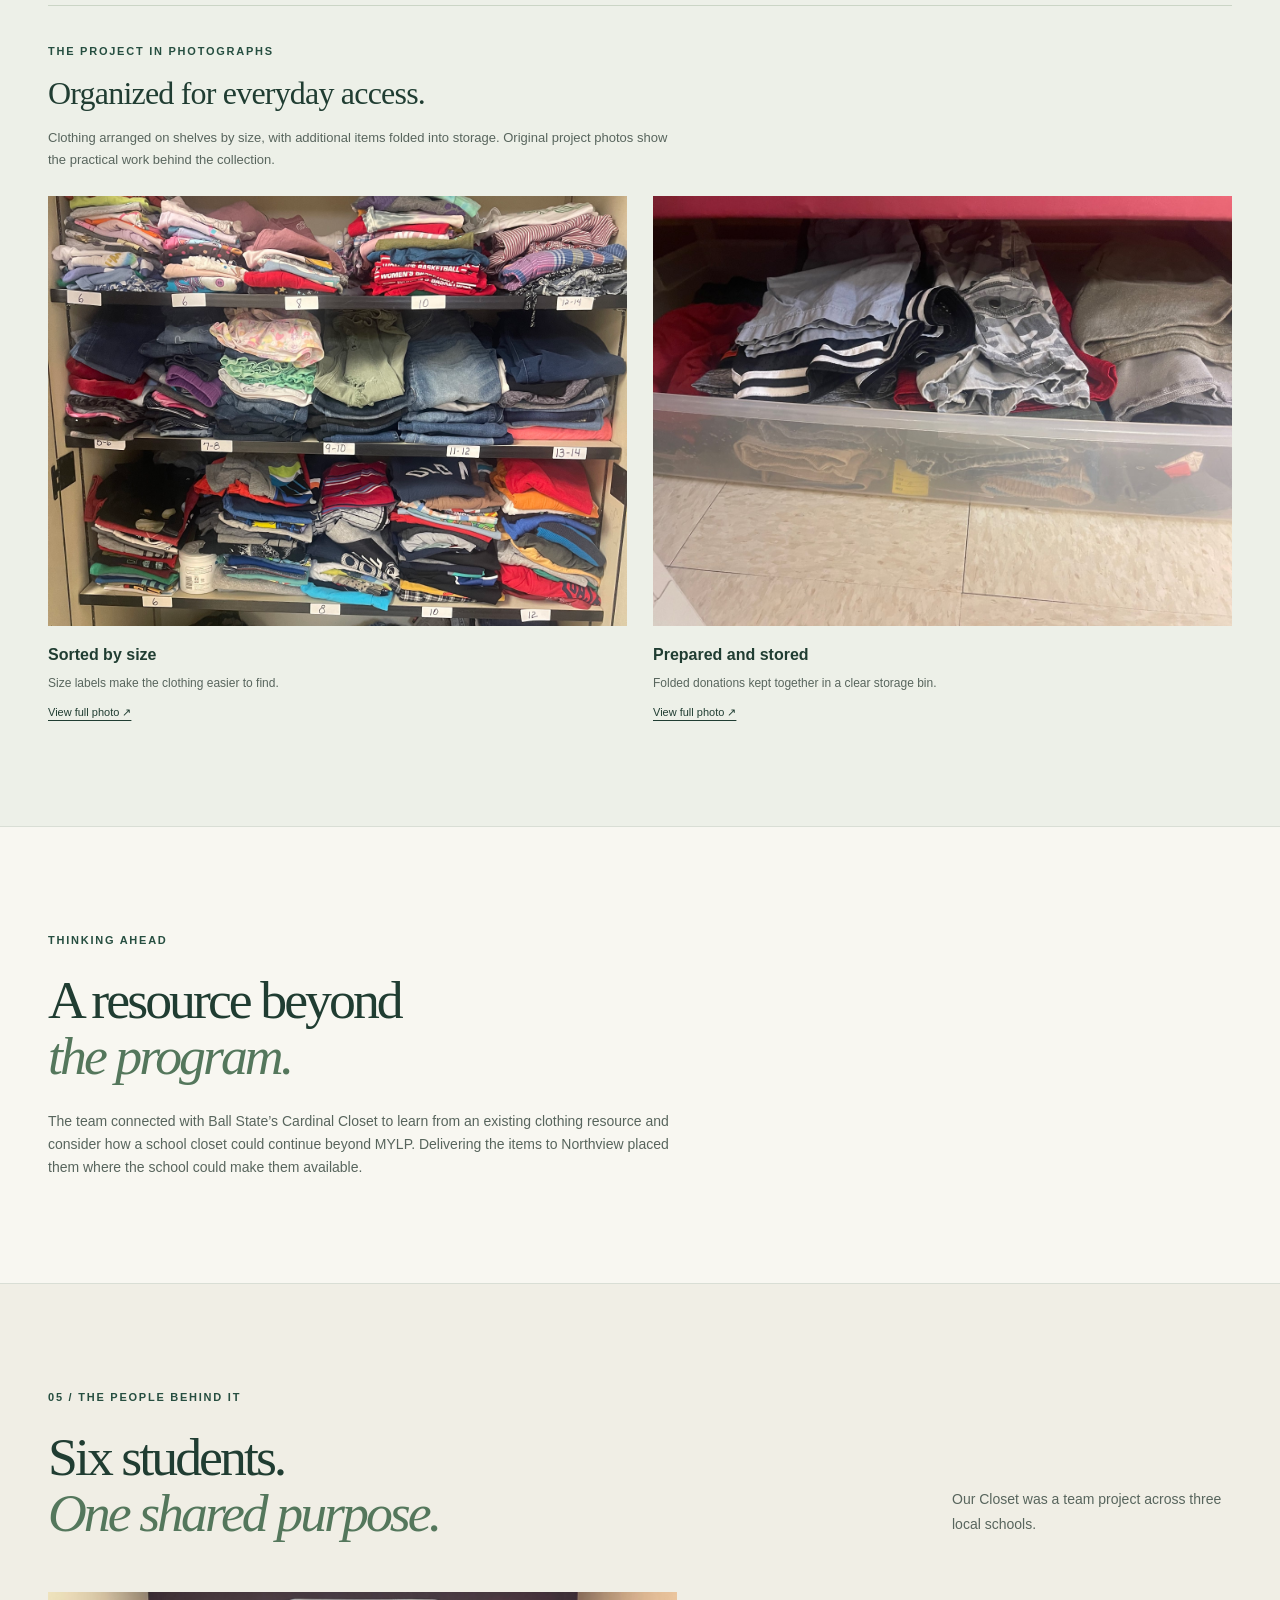
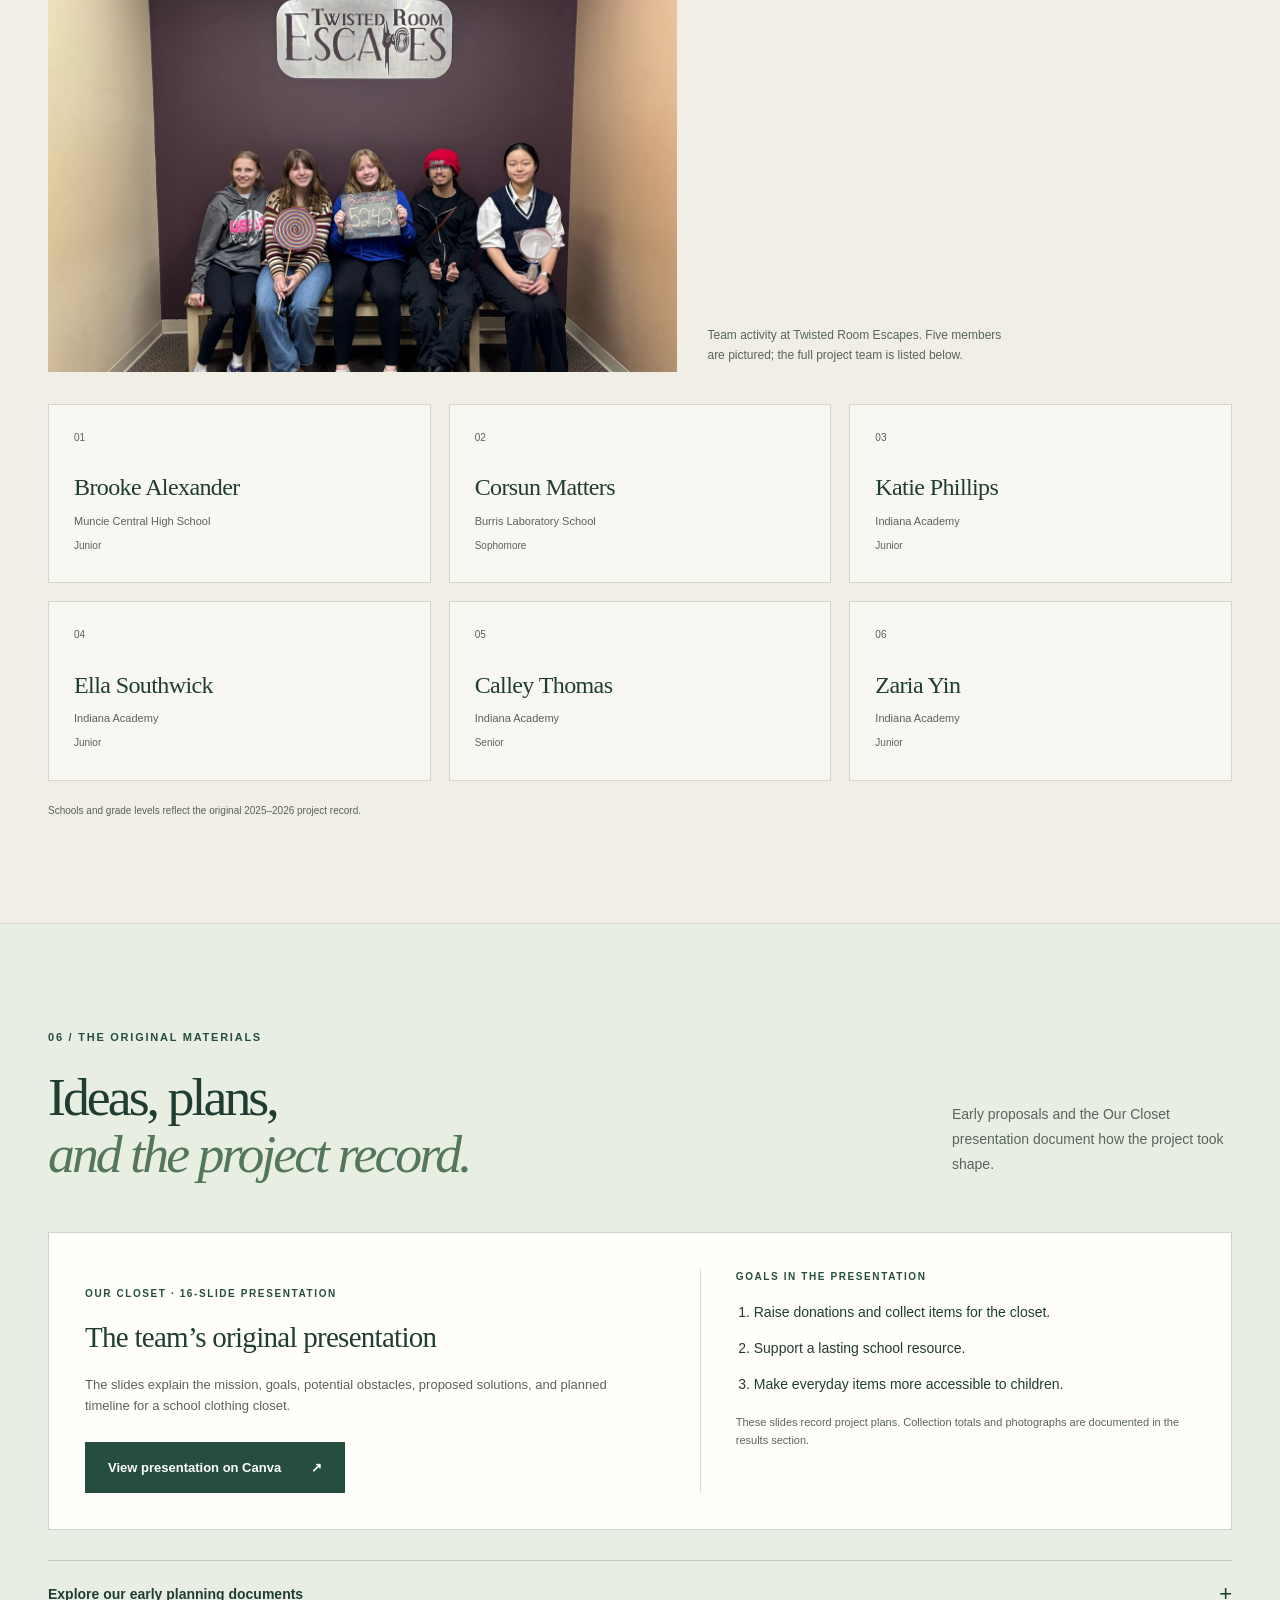
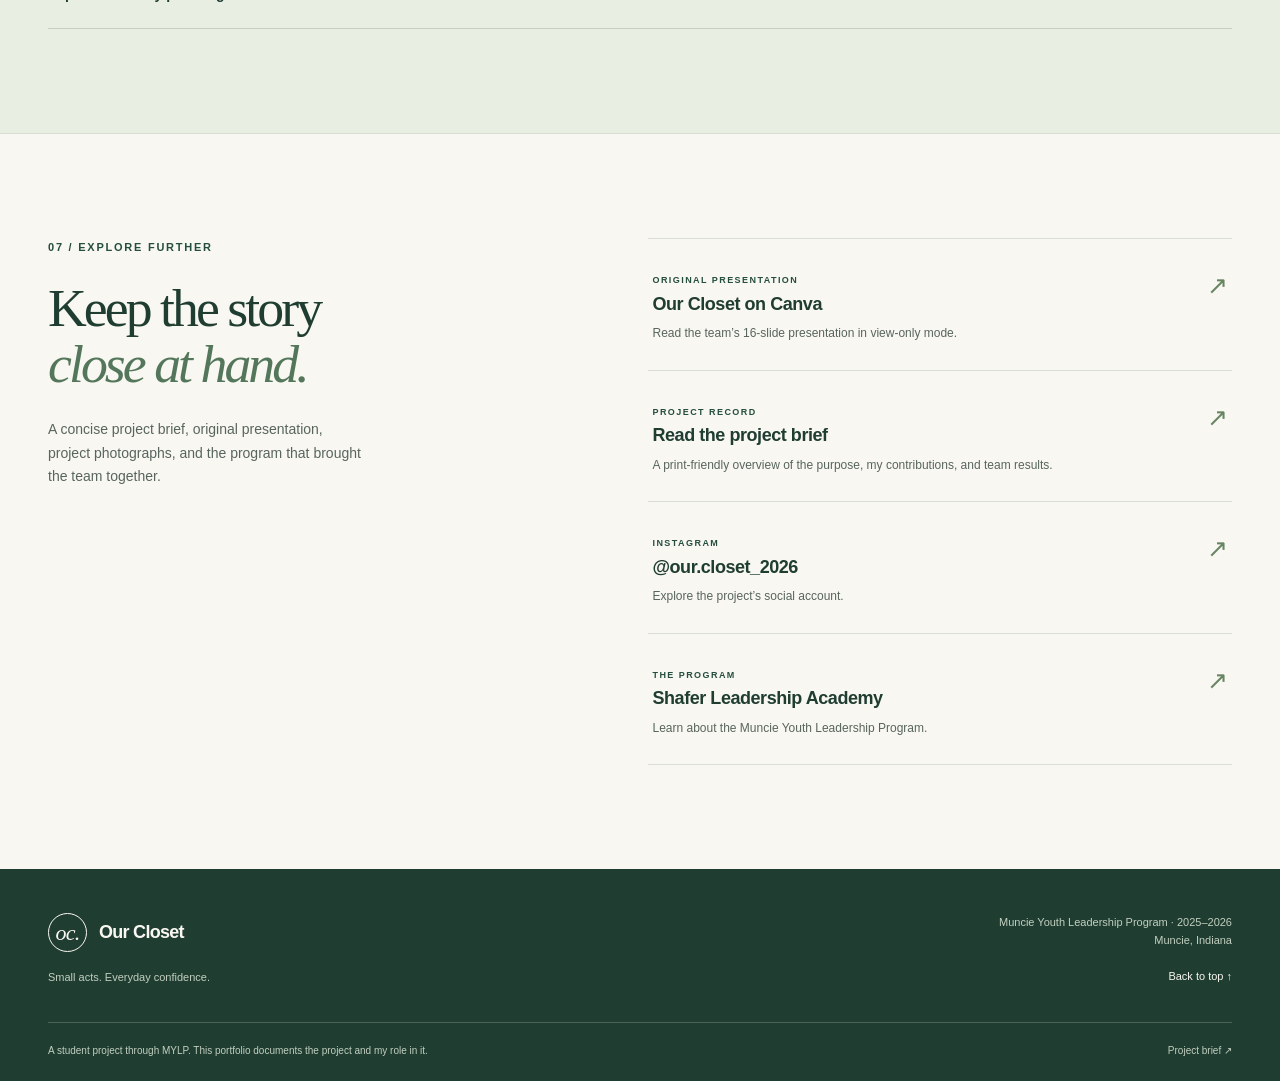
==== commit becba92c: "Add original project photos, early planning archive, and view-only presentation link" ====
--- a/index.html
+++ b/index.html
@@ -3,14 +3,14 @@
 <head>
 <meta charset="utf-8"><meta name="viewport" content="width=device-width, initial-scale=1">
 <meta name="description" content="Our Closet: a student-led MYLP project providing clothing and essentials at Northview Elementary. Explore the process, results, and my contributions in social media, poster design, and donation sorting.">
-<meta name="theme-color" content="#264e40"><meta property="og:title" content="Our Closet — Small acts. Everyday confidence."><meta property="og:description" content="The story, results, and student contributions behind a community closet at Northview Elementary in Muncie, Indiana."><meta property="og:type" content="website"><meta property="og:image" content="https://24r14.github.io/Our-Closet/team-photo.jpeg"><meta name="twitter:card" content="summary_large_image">
+<meta name="theme-color" content="#264e40"><meta property="og:title" content="Our Closet — Small acts. Everyday confidence."><meta property="og:description" content="The story, results, and student contributions behind a community closet at Northview Elementary in Muncie, Indiana."><meta property="og:type" content="website"><meta property="og:image" content="https://24r14.github.io/Our-Closet/assets/donation-sorting.jpg"><meta name="twitter:card" content="summary_large_image">
 <title>Our Closet — A Student-Led Community Project</title><link rel="icon" href="favicon.svg" type="image/svg+xml"><link rel="stylesheet" href="styles.css"><script src="script.js" defer></script>
 </head>
 <body>
 <a class="skip-link" href="#main">Skip to content</a>
 <header class="site-header"><div class="container header-inner"><a class="brand" href="#top" aria-label="Our Closet home"><span class="brand-mark" aria-hidden="true">oc.</span><span>Our Closet</span></a><button class="menu-toggle" type="button" aria-expanded="false" aria-controls="site-nav" hidden>Menu <span aria-hidden="true">+</span></button><nav id="site-nav" aria-label="Main navigation"><a href="#story">The story</a><a href="#contribution">My contribution</a><a href="#impact">The results</a><a href="#team">The team</a><a class="nav-cta" href="project-summary.html">Project brief <span aria-hidden="true">↗</span></a></nav></div></header>
 <main id="main">
-<section class="hero container" id="top" aria-labelledby="hero-title"><div class="hero-copy"><p class="eyebrow"><span class="status-dot" aria-hidden="true"></span> Muncie, Indiana · MYLP 2025–2026</p><h1 id="hero-title">Small acts.<br>Everyday<br><em>confidence.</em></h1><p class="hero-description">Clothing, school supplies, and a little more peace of mind. A student-led project bringing everyday essentials to Northview Elementary.</p><div class="button-row"><a class="button primary" href="#impact">Explore our results <span aria-hidden="true">↗</span></a><a class="text-link" href="#story">Read the story <span aria-hidden="true">→</span></a></div><div class="hero-footnote"><span class="tiny-number">01 /</span><p>A community project through the<br><strong>Muncie Youth Leadership Program</strong></p></div></div><figure class="hero-photo"><div class="photo-frame"><img src="team-photo.jpeg" alt="Five Our Closet team members seated together at Twisted Room Escapes during a team activity." width="548" height="484" fetchpriority="high"></div><figcaption><span>Built together.</span><span>Team activity · Twisted Room Escapes</span></figcaption><div class="photo-note" aria-hidden="true">A closet.<br>A community.<br>A shared purpose.</div></figure></section>
+<section class="hero container" id="top" aria-labelledby="hero-title"><div class="hero-copy"><p class="eyebrow"><span class="status-dot" aria-hidden="true"></span> Muncie, Indiana · MYLP 2025–2026</p><h1 id="hero-title">Small acts.<br>Everyday<br><em>confidence.</em></h1><p class="hero-description">Clothing, school supplies, and a little more peace of mind. A student-led project bringing everyday essentials to Northview Elementary.</p><div class="button-row"><a class="button primary" href="#impact">Explore our results <span aria-hidden="true">↗</span></a><a class="text-link" href="#story">Read the story <span aria-hidden="true">→</span></a></div><div class="hero-footnote"><span class="tiny-number">01 /</span><p>A community project through the<br><strong>Muncie Youth Leadership Program</strong></p></div></div><figure class="hero-photo"><div class="photo-frame"><img src="assets/donation-sorting.jpg" alt="Team members sort donated clothing across tables, with collection bags and storage bins nearby." width="2880" height="3840" fetchpriority="high"></div><figcaption><span>Preparing every donation.</span><span>Our Closet · Clothing-sorting session</span></figcaption><div class="photo-note" aria-hidden="true">A closet.<br>A community.<br>A shared purpose.</div></figure></section>
 
 <section class="impact-strip" aria-label="Project collection highlights"><div class="container stat-grid"><div><span class="stat-number">14</span><span class="stat-label">bags of clothing</span></div><div><span class="stat-number">8</span><span class="stat-label">totes of shoes &amp; more</span></div><div><span class="stat-number">404</span><span class="stat-label">supplies &amp; take-home bags</span></div><div><span class="stat-number">1st</span><span class="stat-label">group presentation</span></div></div><p class="container strip-note">Collection totals from the original project record. See the item breakdown below.</p></section>
 
@@ -18,17 +18,19 @@
 
 <section class="mission-panel"><div class="container mission-inner"><p class="eyebrow">Our purpose</p><blockquote>Every child deserves to feel<br><em>confident and comfortable</em><br>at school.</blockquote><p>Our project’s mission: provide elementary students with adequate and appropriate clothing.</p></div></section>
 
-<section class="section container" id="contribution" aria-labelledby="contribution-title"><div class="section-heading"><div><p class="eyebrow">02 / My contribution · Zaria Yin</p><h2 id="contribution-title">My part in<br><em>a shared effort.</em></h2></div><p>My name is Zaria Yin. I helped run our social media, designed posters, and sorted donated items.</p></div><div class="learning-grid"><article><span class="learning-symbol" aria-hidden="true">↗</span><h3>Social media</h3><p>I helped run the project’s social media account as part of our community outreach.</p><a class="text-link" href="https://www.instagram.com/our.closet_2026" target="_blank" rel="noopener noreferrer">See the project account ↗</a></article><article><span class="learning-symbol" aria-hidden="true">✳</span><h3>Poster design</h3><p>I designed posters for the project, contributing to the materials we used to spread the word.</p></article><article><span class="learning-symbol" aria-hidden="true">↔</span><h3>Donation sorting</h3><p>I helped sort donated items, taking part in the practical preparation behind our collection.</p></article></div><p class="contribution-note">These were my contributions within a six-person team. The collection, delivery, and first-place group presentation were shared team achievements.</p></section>
+<section class="section container" id="contribution" aria-labelledby="contribution-title"><div class="section-heading"><div><p class="eyebrow">02 / My contribution · Zaria Yin</p><h2 id="contribution-title">My part in<br><em>a shared effort.</em></h2></div><p>My name is Zaria Yin. I helped run our social media, designed posters, and sorted donated items.</p></div><div class="learning-grid"><article><span class="learning-symbol" aria-hidden="true">↗</span><h3>Social media</h3><p>I helped run the project’s social media account as part of our community outreach.</p><a class="text-link" href="https://www.instagram.com/our.closet_2026" target="_blank" rel="noopener noreferrer">See the project account ↗</a></article><article><span class="learning-symbol" aria-hidden="true">✳</span><h3>Poster design</h3><p>I designed posters for the project, contributing to the materials we used to spread the word.</p></article><article><span class="learning-symbol" aria-hidden="true">↔</span><h3>Donation sorting</h3><p>I helped sort donated items, taking part in the practical preparation behind our collection.</p><a class="text-link" href="assets/donation-sorting.jpg" target="_blank" rel="noopener noreferrer">View the sorting session ↗</a></article></div><p class="contribution-note">These were my contributions within a six-person team. The collection, delivery, and first-place group presentation were shared team achievements.</p></section>
 
 <section class="process-section"><div class="section container" id="process" aria-labelledby="process-title"><div class="section-heading"><div><p class="eyebrow">03 / From idea to delivery</p><h2 id="process-title">Making it happen,<br><em>one step at a time.</em></h2></div><p>Community outreach, practical planning, and a team willing to do the work.</p></div><ol class="process-list"><li><span class="step-index" aria-hidden="true">01</span><h3>Find a school partner</h3><p>We contacted local schools and businesses and connected with Northview Elementary. Team members visited the school to understand the available space.</p><span class="step-skill">Listening &amp; outreach</span></li><li><span class="step-index" aria-hidden="true">02</span><h3>Bring the community in</h3><p>Flyers, Instagram posts, and signs around Ball State’s campus helped spread the word and invite donations from the Muncie community.</p><span class="step-skill">Communication</span></li><li><span class="step-index" aria-hidden="true">03</span><h3>Coordinate the details</h3><p>Team members divided the work: school visits, collection logistics, sorting, and purchasing supplies and detergent.</p><span class="step-skill">Teamwork &amp; planning</span></li><li><span class="step-index" aria-hidden="true">04</span><h3>Prepare each donation</h3><p>We sorted clothing by type and size and gathered shoes, toiletries, and school supplies so items could be organized for the school.</p><span class="step-skill">Care &amp; organization</span></li><li><span class="step-index" aria-hidden="true">05</span><h3>Deliver to Northview</h3><p>The collected items were transported to Northview Elementary and placed in the nurse’s office for students and families to access through the school.</p><span class="step-skill">Follow-through</span></li></ol></div></section>
 
-<section class="results-section" id="impact" aria-labelledby="impact-title"><div class="container section"><div class="section-heading"><div><p class="eyebrow">04 / The results</p><h2 id="impact-title">A shared effort.<br><em>Tangible results.</em></h2></div><p>What we collected, where it went, and how the team’s work was recognized.</p></div><div class="results-layout"><article class="collection-card"><p class="eyebrow">Clothing &amp; everyday essentials</p><div class="collection-total">14 <span>bags</span><br>+ 8 <span>totes</span></div><p>Clothing, shoes, lunchboxes, and other donated essentials collected from the Muncie community and delivered to Northview.</p><div class="category-tags"><span>Clothing</span><span>Shoes</span><span>Lunchboxes</span><span>Personal care</span></div><p class="small-note">Toiletries included deodorant, shampoo, and soap. A separate item count was not recorded on the original website.</p></article><article class="supply-card"><div class="card-heading"><h3>Supplies, item by item.</h3><span class="total-chip">404 total</span></div><p class="card-intro">304 school supplies + 100 take-home bags.</p><table><caption class="sr-only">Reported school supply and take-home bag counts</caption><thead><tr><th scope="col">Item</th><th scope="col">Quantity</th></tr></thead><tbody><tr><th scope="row">Folders</th><td>120</td></tr><tr><th scope="row">Notebooks</th><td>24</td></tr><tr><th scope="row">Scissors</th><td>100</td></tr><tr><th scope="row">Glue sticks</th><td>60</td></tr><tr><th scope="row">Take-home bags</th><td>100</td></tr></tbody><tfoot><tr><th scope="row">Total items</th><td>404</td></tr></tfoot></table></article></div><div class="outcome-row"><article><span class="eyebrow">The destination</span><h3>Northview Elementary</h3><p>Items were placed in the nurse’s office, creating a school-based resource for everyday needs.</p></article><article><span class="eyebrow">Program recognition</span><h3>First-place group presentation</h3><p>Our group received the highest presentation score in the Muncie Youth Leadership Program 2025–2026.</p></article></div><p class="evidence-note">The collection figures describe materials collected. The original project record does not report the number of students served or subsequent distribution totals.</p></div></section>
+<section class="results-section" id="impact" aria-labelledby="impact-title"><div class="container section"><div class="section-heading"><div><p class="eyebrow">04 / The results</p><h2 id="impact-title">A shared effort.<br><em>Tangible results.</em></h2></div><p>What we collected, where it went, and how the team’s work was recognized.</p></div><div class="results-layout"><article class="collection-card"><p class="eyebrow">Clothing &amp; everyday essentials</p><div class="collection-total">14 <span>bags</span><br>+ 8 <span>totes</span></div><p>Clothing, shoes, lunchboxes, and other donated essentials collected from the Muncie community and delivered to Northview.</p><div class="category-tags"><span>Clothing</span><span>Shoes</span><span>Lunchboxes</span><span>Personal care</span></div><p class="small-note">Toiletries included deodorant, shampoo, and soap. A separate item count was not recorded on the original website.</p></article><article class="supply-card"><div class="card-heading"><h3>Supplies, item by item.</h3><span class="total-chip">404 total</span></div><p class="card-intro">304 school supplies + 100 take-home bags.</p><table><caption class="sr-only">Reported school supply and take-home bag counts</caption><thead><tr><th scope="col">Item</th><th scope="col">Quantity</th></tr></thead><tbody><tr><th scope="row">Folders</th><td>120</td></tr><tr><th scope="row">Notebooks</th><td>24</td></tr><tr><th scope="row">Scissors</th><td>100</td></tr><tr><th scope="row">Glue sticks</th><td>60</td></tr><tr><th scope="row">Take-home bags</th><td>100</td></tr></tbody><tfoot><tr><th scope="row">Total items</th><td>404</td></tr></tfoot></table></article></div><div class="outcome-row"><article><span class="eyebrow">The destination</span><h3>Northview Elementary</h3><p>Items were placed in the nurse’s office, creating a school-based resource for everyday needs.</p></article><article><span class="eyebrow">Program recognition</span><h3>First-place group presentation</h3><p>Our group received the highest presentation score in the Muncie Youth Leadership Program 2025–2026.</p></article></div><p class="evidence-note">The collection figures describe materials collected. The original project record does not report the number of students served or subsequent distribution totals.</p><div class="photo-evidence" id="photos"><div class="evidence-heading"><p class="eyebrow">The project in photographs</p><h3>Organized for everyday access.</h3><p>Clothing arranged on shelves by size, with additional items folded into storage. Original project photos show the practical work behind the collection.</p></div><div class="evidence-gallery"><figure><a href="assets/organized-clothing.jpg" target="_blank" rel="noopener noreferrer" aria-label="Open full photograph of clothing organized by size"><img src="assets/organized-clothing.jpg" alt="Shelves stocked with folded shirts and trousers, with handwritten clothing-size labels along each shelf." width="2880" height="3840" loading="lazy" decoding="async"></a><figcaption><strong>Sorted by size</strong><span>Size labels make the clothing easier to find.</span><a href="assets/organized-clothing.jpg" target="_blank" rel="noopener noreferrer">View full photo ↗</a></figcaption></figure><figure><a href="assets/clothing-storage.jpg" target="_blank" rel="noopener noreferrer" aria-label="Open full photograph of folded clothing in storage"><img src="assets/clothing-storage.jpg" alt="Folded shorts and trousers arranged inside a clear storage bin beneath a shelf." width="1280" height="960" loading="lazy" decoding="async"></a><figcaption><strong>Prepared and stored</strong><span>Folded donations kept together in a clear storage bin.</span><a href="assets/clothing-storage.jpg" target="_blank" rel="noopener noreferrer">View full photo ↗</a></figcaption></figure></div></div></div></section>
 
 <section class="section container continuation"><p class="eyebrow">Thinking ahead</p><h2>A resource beyond<br><em>the program.</em></h2><p>The team connected with Ball State’s Cardinal Closet to learn from an existing clothing resource and consider how a school closet could continue beyond MYLP. Delivering the items to Northview placed them where the school could make them available.</p></section>
 
-<section class="team-section" id="team" aria-labelledby="team-title"><div class="container section"><div class="section-heading"><div><p class="eyebrow">05 / The people behind it</p><h2 id="team-title">Six students.<br><em>One shared purpose.</em></h2></div><p>Our Closet was a team project across three local schools.</p></div><ul class="team-grid"><li><span class="member-number" aria-hidden="true">01</span><h3>Brooke Alexander</h3><p>Muncie Central High School</p><span>Junior</span></li><li><span class="member-number" aria-hidden="true">02</span><h3>Corsun Matters</h3><p>Burris Laboratory School</p><span>Sophomore</span></li><li><span class="member-number" aria-hidden="true">03</span><h3>Katie Phillips</h3><p>Indiana Academy</p><span>Junior</span></li><li><span class="member-number" aria-hidden="true">04</span><h3>Ella Southwick</h3><p>Indiana Academy</p><span>Junior</span></li><li><span class="member-number" aria-hidden="true">05</span><h3>Calley Thomas</h3><p>Indiana Academy</p><span>Senior</span></li><li><span class="member-number" aria-hidden="true">06</span><h3>Zaria Yin</h3><p>Indiana Academy</p><span>Junior</span></li></ul><p class="small-note">Schools and grade levels reflect the original 2025–2026 project record.</p></div></section>
+<section class="team-section" id="team" aria-labelledby="team-title"><div class="container section"><div class="section-heading"><div><p class="eyebrow">05 / The people behind it</p><h2 id="team-title">Six students.<br><em>One shared purpose.</em></h2></div><p>Our Closet was a team project across three local schools.</p></div><figure class="team-activity-photo"><img src="assets/team-activity.jpg" alt="Five team members seated together at Twisted Room Escapes during a team activity." width="1280" height="960" loading="lazy" decoding="async"><figcaption>Team activity at Twisted Room Escapes. Five members are pictured; the full project team is listed below.</figcaption></figure><ul class="team-grid"><li><span class="member-number" aria-hidden="true">01</span><h3>Brooke Alexander</h3><p>Muncie Central High School</p><span>Junior</span></li><li><span class="member-number" aria-hidden="true">02</span><h3>Corsun Matters</h3><p>Burris Laboratory School</p><span>Sophomore</span></li><li><span class="member-number" aria-hidden="true">03</span><h3>Katie Phillips</h3><p>Indiana Academy</p><span>Junior</span></li><li><span class="member-number" aria-hidden="true">04</span><h3>Ella Southwick</h3><p>Indiana Academy</p><span>Junior</span></li><li><span class="member-number" aria-hidden="true">05</span><h3>Calley Thomas</h3><p>Indiana Academy</p><span>Senior</span></li><li><span class="member-number" aria-hidden="true">06</span><h3>Zaria Yin</h3><p>Indiana Academy</p><span>Junior</span></li></ul><p class="small-note">Schools and grade levels reflect the original 2025–2026 project record.</p></div></section>
 
-<section class="section container resources-section" id="resources" aria-labelledby="resources-title"><div><p class="eyebrow">06 / Explore further</p><h2 id="resources-title">Keep the story<br><em>close at hand.</em></h2><p class="resource-intro">A concise project brief, the project’s social account, and the program that brought the team together.</p></div><div class="resource-list"><a href="project-summary.html"><div><span class="eyebrow">Project record</span><h3>Read the project brief</h3><p>A print-friendly overview of the purpose, my contributions, and team results.</p></div><span aria-hidden="true">↗</span></a><a href="https://www.instagram.com/our.closet_2026" target="_blank" rel="noopener noreferrer"><div><span class="eyebrow">Instagram</span><h3>@our.closet_2026</h3><p>Explore the project’s social account.</p></div><span aria-hidden="true">↗</span></a><a href="https://www.shaferleadership.com/muncie-youth/" target="_blank" rel="noopener noreferrer"><div><span class="eyebrow">The program</span><h3>Shafer Leadership Academy</h3><p>Learn about the Muncie Youth Leadership Program.</p></div><span aria-hidden="true">↗</span></a></div></section>
+<section class="planning-section" id="planning" aria-labelledby="planning-title"><div class="container section"><div class="section-heading"><div><p class="eyebrow">06 / The original materials</p><h2 id="planning-title">Ideas, plans,<br><em>and the project record.</em></h2></div><p>Early proposals and the Our Closet presentation document how the project took shape.</p></div><article class="presentation-record"><div><p class="eyebrow">Our Closet · 16-slide presentation</p><h3>The team’s original presentation</h3><p>The slides explain the mission, goals, potential obstacles, proposed solutions, and planned timeline for a school clothing closet.</p><a class="button primary" href="https://www.canva.com/design/DAG46skRcU0/0bIpbVwZAxc81pQ6y9BVXQ/view" target="_blank" rel="noopener noreferrer">View presentation on Canva <span aria-hidden="true">↗</span></a></div><div class="presentation-goals"><span class="eyebrow">Goals in the presentation</span><ol><li>Raise donations and collect items for the closet.</li><li>Support a lasting school resource.</li><li>Make everyday items more accessible to children.</li></ol><p>These slides record project plans. Collection totals and photographs are documented in the results section.</p></div></article><details class="early-planning"><summary>Explore our early planning documents <span aria-hidden="true">+</span></summary><div class="early-planning-body"><p>Before settling on Our Closet, our group explored ideas around food access, children’s support, and transportation. These photographed drafts preserve that early discussion, including a proposal titled <em>Project Forward Food</em>.</p><p class="small-note">The drafts describe early ideas and proposed activities. Our Closet’s completed work and collection totals appear in the results section.</p><div class="planning-gallery"><figure><a href="assets/early-why-statement.jpg" target="_blank" rel="noopener noreferrer" aria-label="Open original early purpose statements"><img src="assets/early-why-statement.jpg" alt="Handwritten Shafer worksheet exploring children’s support and community transportation." width="2880" height="3840" loading="lazy" decoding="async"></a><figcaption><strong>Early purpose statements</strong><a href="assets/early-why-statement.jpg" target="_blank" rel="noopener noreferrer">Open original photo ↗</a></figcaption></figure><figure><a href="assets/early-food-proposal-1.jpg" target="_blank" rel="noopener noreferrer" aria-label="Open original food-access proposal · 1"><img src="assets/early-food-proposal-1.jpg" alt="Early Project Forward Food proposal pages covering the problem, mission, and goals." width="2880" height="3840" loading="lazy" decoding="async"></a><figcaption><strong>Food-access proposal · 1</strong><a href="assets/early-food-proposal-1.jpg" target="_blank" rel="noopener noreferrer">Open original photo ↗</a></figcaption></figure><figure><a href="assets/early-food-proposal-2.jpg" target="_blank" rel="noopener noreferrer" aria-label="Open original food-access proposal · 2"><img src="assets/early-food-proposal-2.jpg" alt="Early proposal pages covering outreach, resources, obstacles, and a proposed timeline." width="2880" height="3840" loading="lazy" decoding="async"></a><figcaption><strong>Food-access proposal · 2</strong><a href="assets/early-food-proposal-2.jpg" target="_blank" rel="noopener noreferrer">Open original photo ↗</a></figcaption></figure><figure><a href="assets/early-food-proposal-3.jpg" target="_blank" rel="noopener noreferrer" aria-label="Open original food-access proposal · 3"><img src="assets/early-food-proposal-3.jpg" alt="Early proposal pages showing the remaining proposed timeline and references." width="2880" height="3840" loading="lazy" decoding="async"></a><figcaption><strong>Food-access proposal · 3</strong><a href="assets/early-food-proposal-3.jpg" target="_blank" rel="noopener noreferrer">Open original photo ↗</a></figcaption></figure></div></div></details></div></section>
+
+<section class="section container resources-section" id="resources" aria-labelledby="resources-title"><div><p class="eyebrow">07 / Explore further</p><h2 id="resources-title">Keep the story<br><em>close at hand.</em></h2><p class="resource-intro">A concise project brief, original presentation, project photographs, and the program that brought the team together.</p></div><div class="resource-list"><a href="https://www.canva.com/design/DAG46skRcU0/0bIpbVwZAxc81pQ6y9BVXQ/view" target="_blank" rel="noopener noreferrer"><div><span class="eyebrow">Original presentation</span><h3>Our Closet on Canva</h3><p>Read the team’s 16-slide presentation in view-only mode.</p></div><span aria-hidden="true">↗</span></a><a href="project-summary.html"><div><span class="eyebrow">Project record</span><h3>Read the project brief</h3><p>A print-friendly overview of the purpose, my contributions, and team results.</p></div><span aria-hidden="true">↗</span></a><a href="https://www.instagram.com/our.closet_2026" target="_blank" rel="noopener noreferrer"><div><span class="eyebrow">Instagram</span><h3>@our.closet_2026</h3><p>Explore the project’s social account.</p></div><span aria-hidden="true">↗</span></a><a href="https://www.shaferleadership.com/muncie-youth/" target="_blank" rel="noopener noreferrer"><div><span class="eyebrow">The program</span><h3>Shafer Leadership Academy</h3><p>Learn about the Muncie Youth Leadership Program.</p></div><span aria-hidden="true">↗</span></a></div></section>
 </main>
 <footer class="site-footer"><div class="container footer-inner"><div><a class="brand" href="#top"><span class="brand-mark" aria-hidden="true">oc.</span><span>Our Closet</span></a><p>Small acts. Everyday confidence.</p></div><div><p>Muncie Youth Leadership Program · 2025–2026<br>Muncie, Indiana</p><a href="#top">Back to top ↑</a></div></div><div class="container footer-bottom"><p>A student project through MYLP. This portfolio documents the project and my role in it.</p><a href="project-summary.html">Project brief ↗</a></div></footer>
 </body>
--- a/styles.css
+++ b/styles.css
@@ -17,3 +17,9 @@
 /* Keep the note within the photograph so the original photo caption stays readable. */
 .photo-note{bottom:110px}
 @media(max-width:760px){.photo-note{bottom:95px}}
+.photo-evidence{margin-top:55px;border-top:1px solid #cbd5c6;padding-top:36px}.evidence-heading{max-width:620px;margin-bottom:26px}.evidence-heading .eyebrow{margin-bottom:12px}.evidence-heading h3{font-family:var(--serif);font-size:32px;font-weight:400;margin-bottom:12px}.evidence-heading>p:last-child{font-size:13px}.evidence-gallery{display:grid;grid-template-columns:1fr 1fr;gap:26px}.evidence-gallery figure>a{display:block;background:#dde3d7}.evidence-gallery img{width:100%;height:430px;object-fit:cover}.evidence-gallery figure:first-child img{object-position:center 46%}.evidence-gallery figure:last-child img{object-position:center}.evidence-gallery figcaption{display:grid;gap:5px;padding-top:16px;font-size:12px}.evidence-gallery figcaption>strong{font-size:16px}.evidence-gallery figcaption>span{color:var(--muted)}.evidence-gallery figcaption>a{font-size:11px;justify-self:start;margin-top:5px}.team-activity-photo{display:grid;grid-template-columns:1.2fr 1fr;gap:30px;align-items:end;margin-bottom:32px}.team-activity-photo img{width:100%;max-height:380px;object-fit:cover;object-position:center 62%}.team-activity-photo figcaption{font-size:12px;color:var(--muted);max-width:300px;padding-bottom:6px}.planning-section{background:#e9eee3;border-bottom:1px solid var(--line)}.presentation-record{display:grid;grid-template-columns:1.1fr 1fr;gap:70px;background:var(--white);border:1px solid #ccd5c7;padding:36px}.presentation-record .eyebrow{font-size:10px;margin-bottom:15px}.presentation-record h3{font-family:var(--serif);font-size:29px;font-weight:400}.presentation-record p{font-size:13px;margin-top:17px}.presentation-record .button{margin-top:25px}.presentation-goals{border-left:1px solid var(--line);padding-left:35px}.presentation-goals .eyebrow{display:block}.presentation-goals ol{padding-left:18px;font-size:14px;margin-top:0}.presentation-goals li+li{margin-top:13px}.presentation-goals p{font-size:11px}.early-planning{border-block:1px solid #c4cfbe;margin-top:30px}.early-planning summary{display:flex;justify-content:space-between;gap:25px;padding:22px 0;font-size:14px;font-weight:600;cursor:pointer;list-style:none}.early-planning summary::-webkit-details-marker{display:none}.early-planning summary:focus-visible{outline:3px solid #947022;outline-offset:5px}.early-planning summary>span{font-size:22px;font-weight:400;line-height:1;transition:transform .15s}.early-planning[open] summary>span{transform:rotate(45deg)}.early-planning-body{padding:0 0 25px}.early-planning-body>p{max-width:800px;font-size:13px}.early-planning-body>.small-note{font-size:11px;margin-top:14px}.planning-gallery{display:grid;grid-template-columns:repeat(4,1fr);gap:18px;margin-top:25px}.planning-gallery figure{min-width:0}.planning-gallery img{width:100%;height:auto;aspect-ratio:3/4;object-fit:contain;background:var(--paper)}.planning-gallery figcaption{display:grid;gap:7px;margin-top:12px;font-size:11px}.planning-gallery figcaption>strong{font-size:12px}.planning-gallery figcaption>a{justify-self:start}.brief-section p+p{margin-top:10px}
+@media(max-width:1100px){.presentation-record{gap:35px}.presentation-goals{padding-left:25px}.planning-gallery{grid-template-columns:repeat(2,1fr)}}
+@media(max-width:760px){.photo-evidence{margin-top:38px;padding-top:27px}.evidence-gallery{grid-template-columns:1fr;gap:28px}.evidence-gallery img{height:auto;max-height:470px;object-fit:contain}.evidence-gallery figcaption{font-size:11px}.team-activity-photo{grid-template-columns:1fr;gap:14px}.team-activity-photo figcaption{max-width:100%;font-size:11px}.presentation-record{grid-template-columns:1fr;gap:30px;padding:24px}.presentation-record h3{font-size:25px}.presentation-record .button{padding:13px 15px;gap:17px;font-size:12px}.presentation-goals{border-left:0;border-top:1px solid var(--line);padding:25px 0 0}.presentation-goals ol{font-size:13px}.planning-gallery{gap:22px 14px}.early-planning summary{font-size:13px}.evidence-heading h3{font-size:27px}}
+@media(max-width:380px){.planning-gallery{grid-template-columns:1fr}.presentation-record .button{gap:10px;font-size:11px}}
+@media(prefers-reduced-motion:reduce){.early-planning summary>span{transition:none}}
+@media print{.photo-evidence,.team-activity-photo{break-inside:avoid}.evidence-gallery img{height:230px}.planning-section{background:white}.presentation-record{padding:20px;gap:20px}.planning-gallery{grid-template-columns:repeat(4,1fr)}.early-planning:not([open]){display:none}}
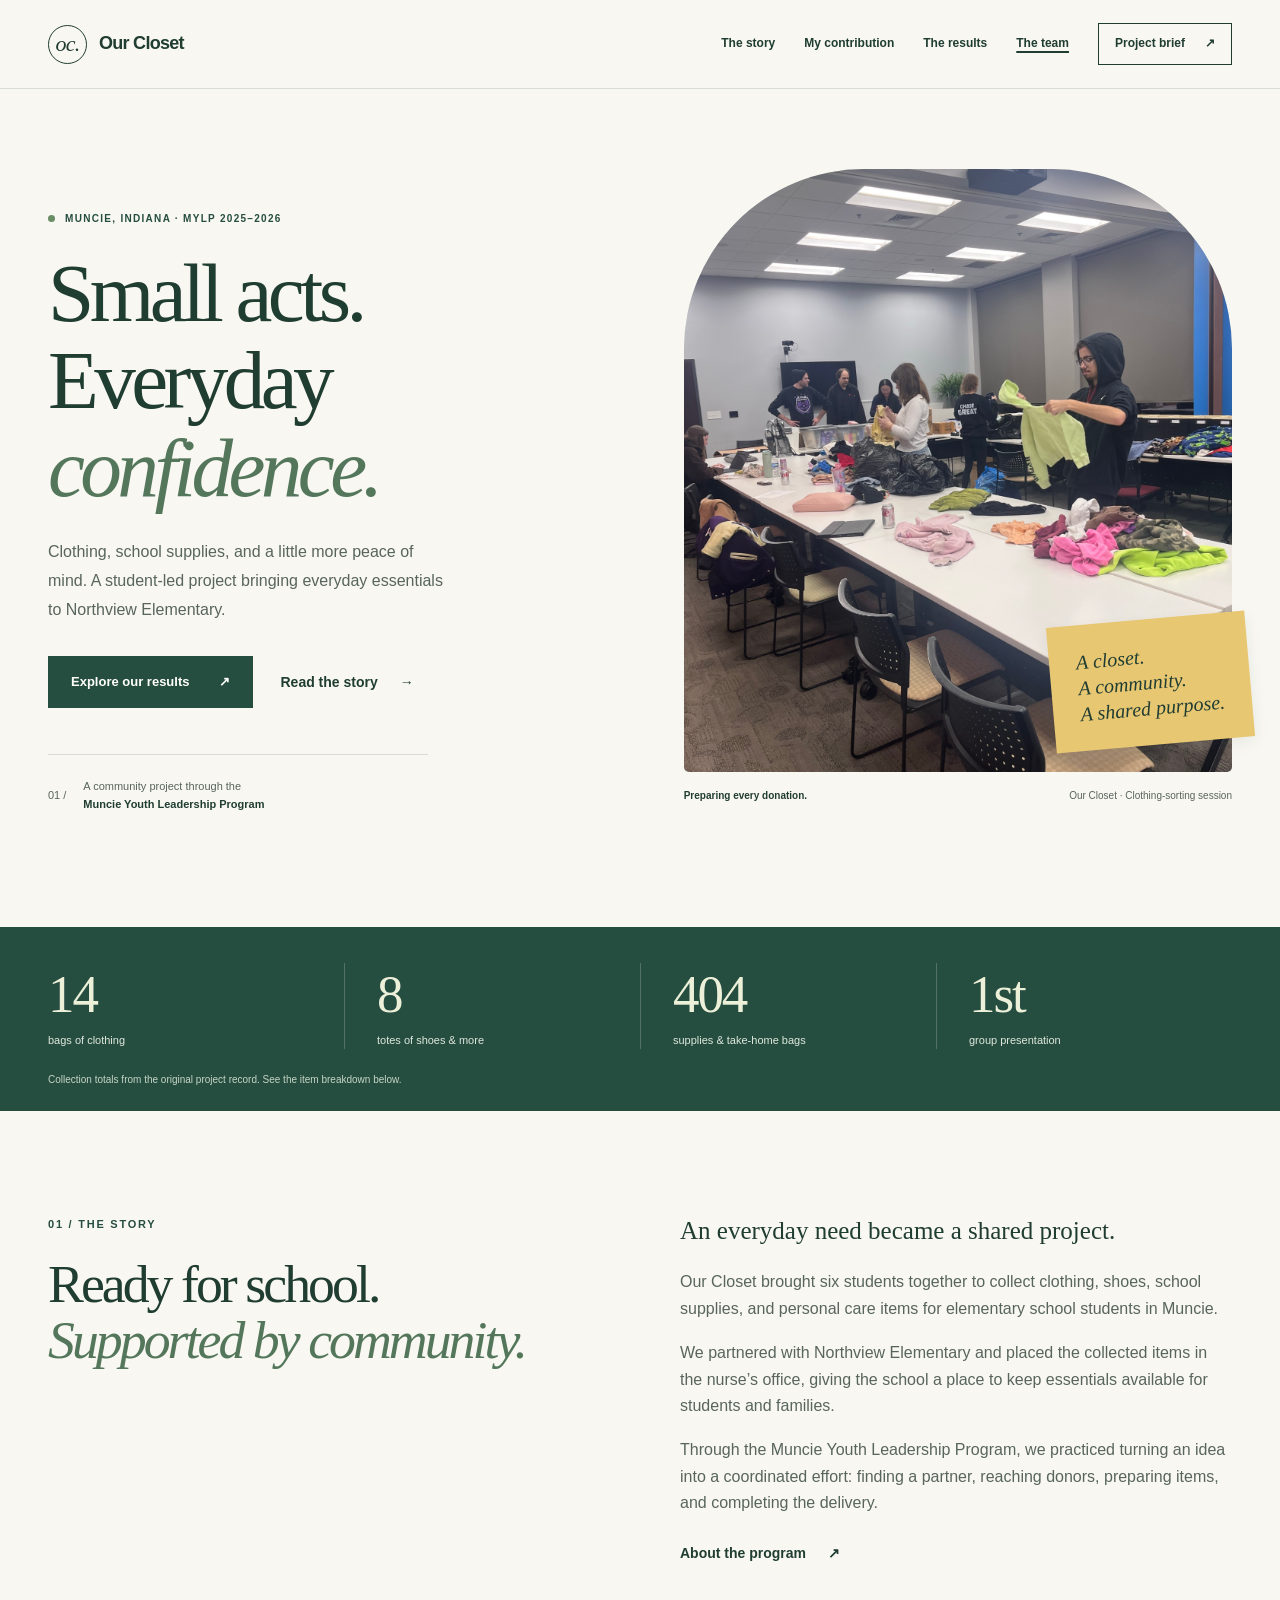
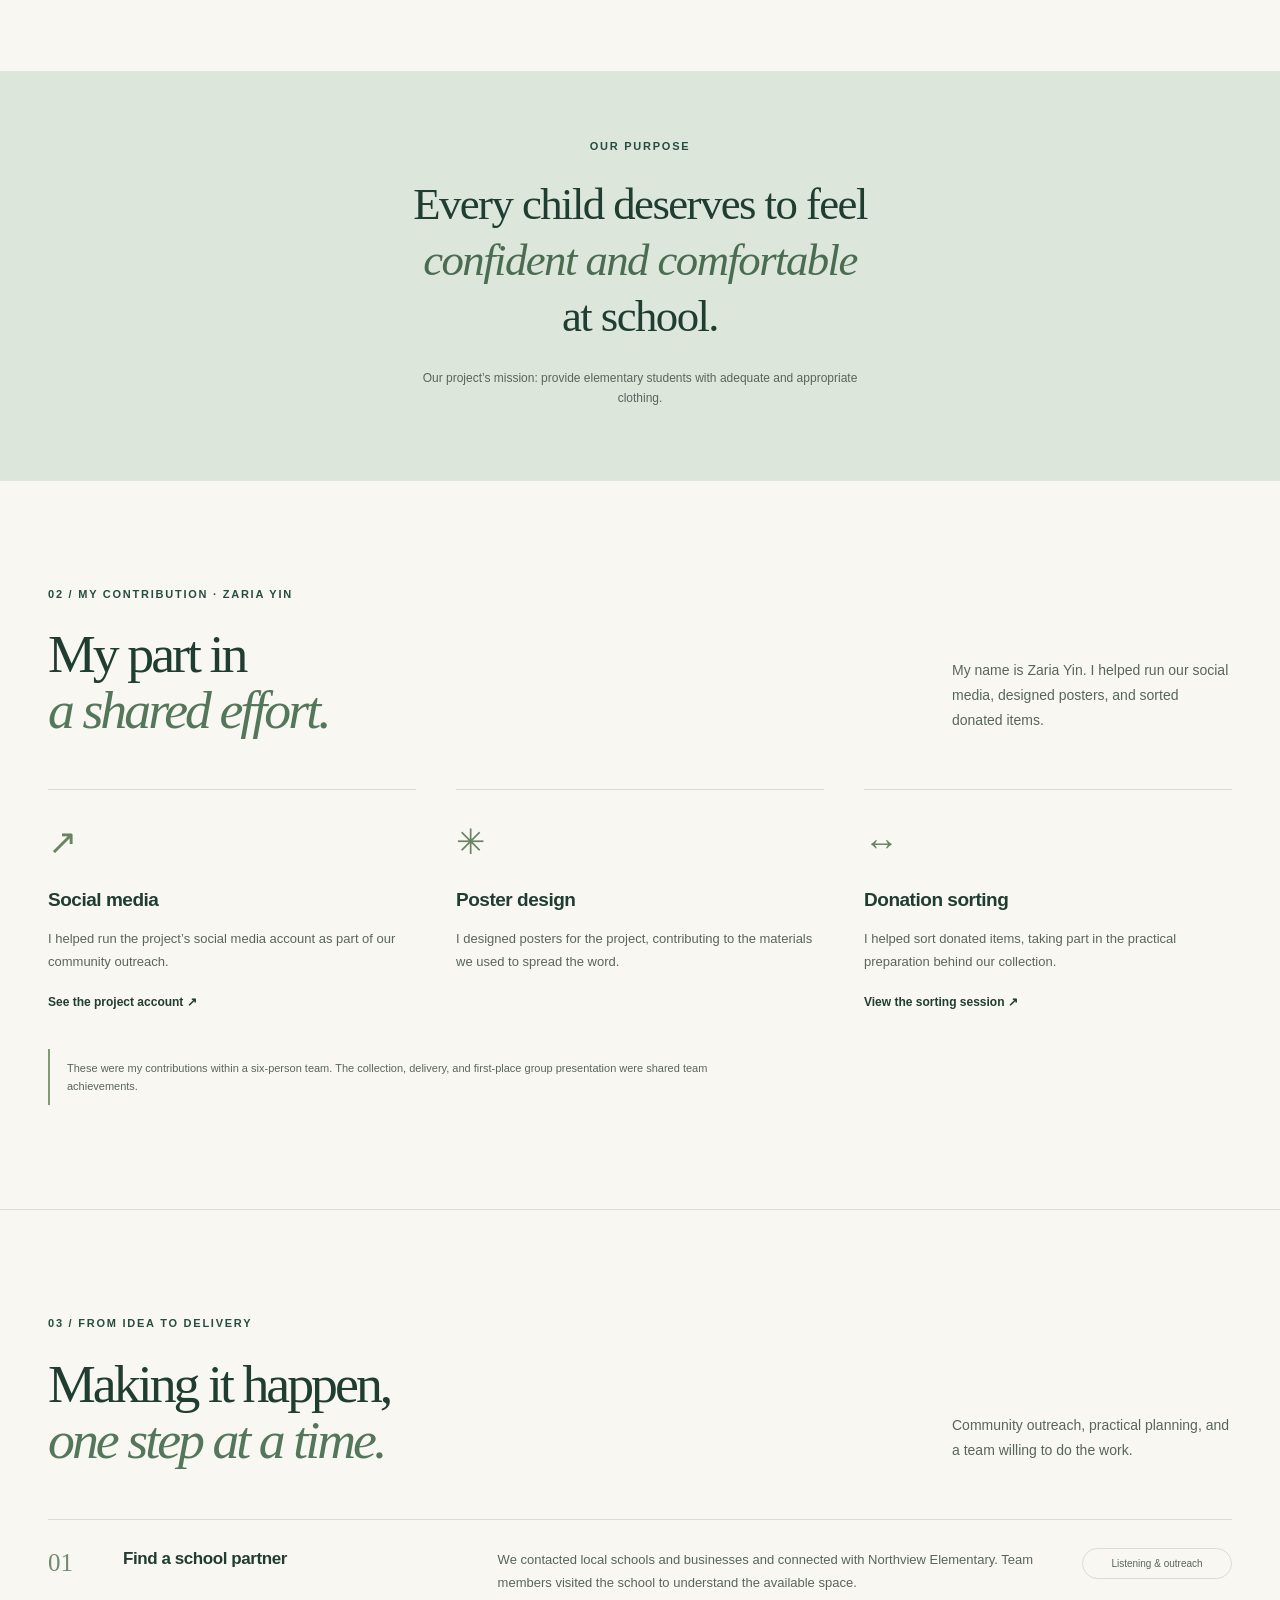
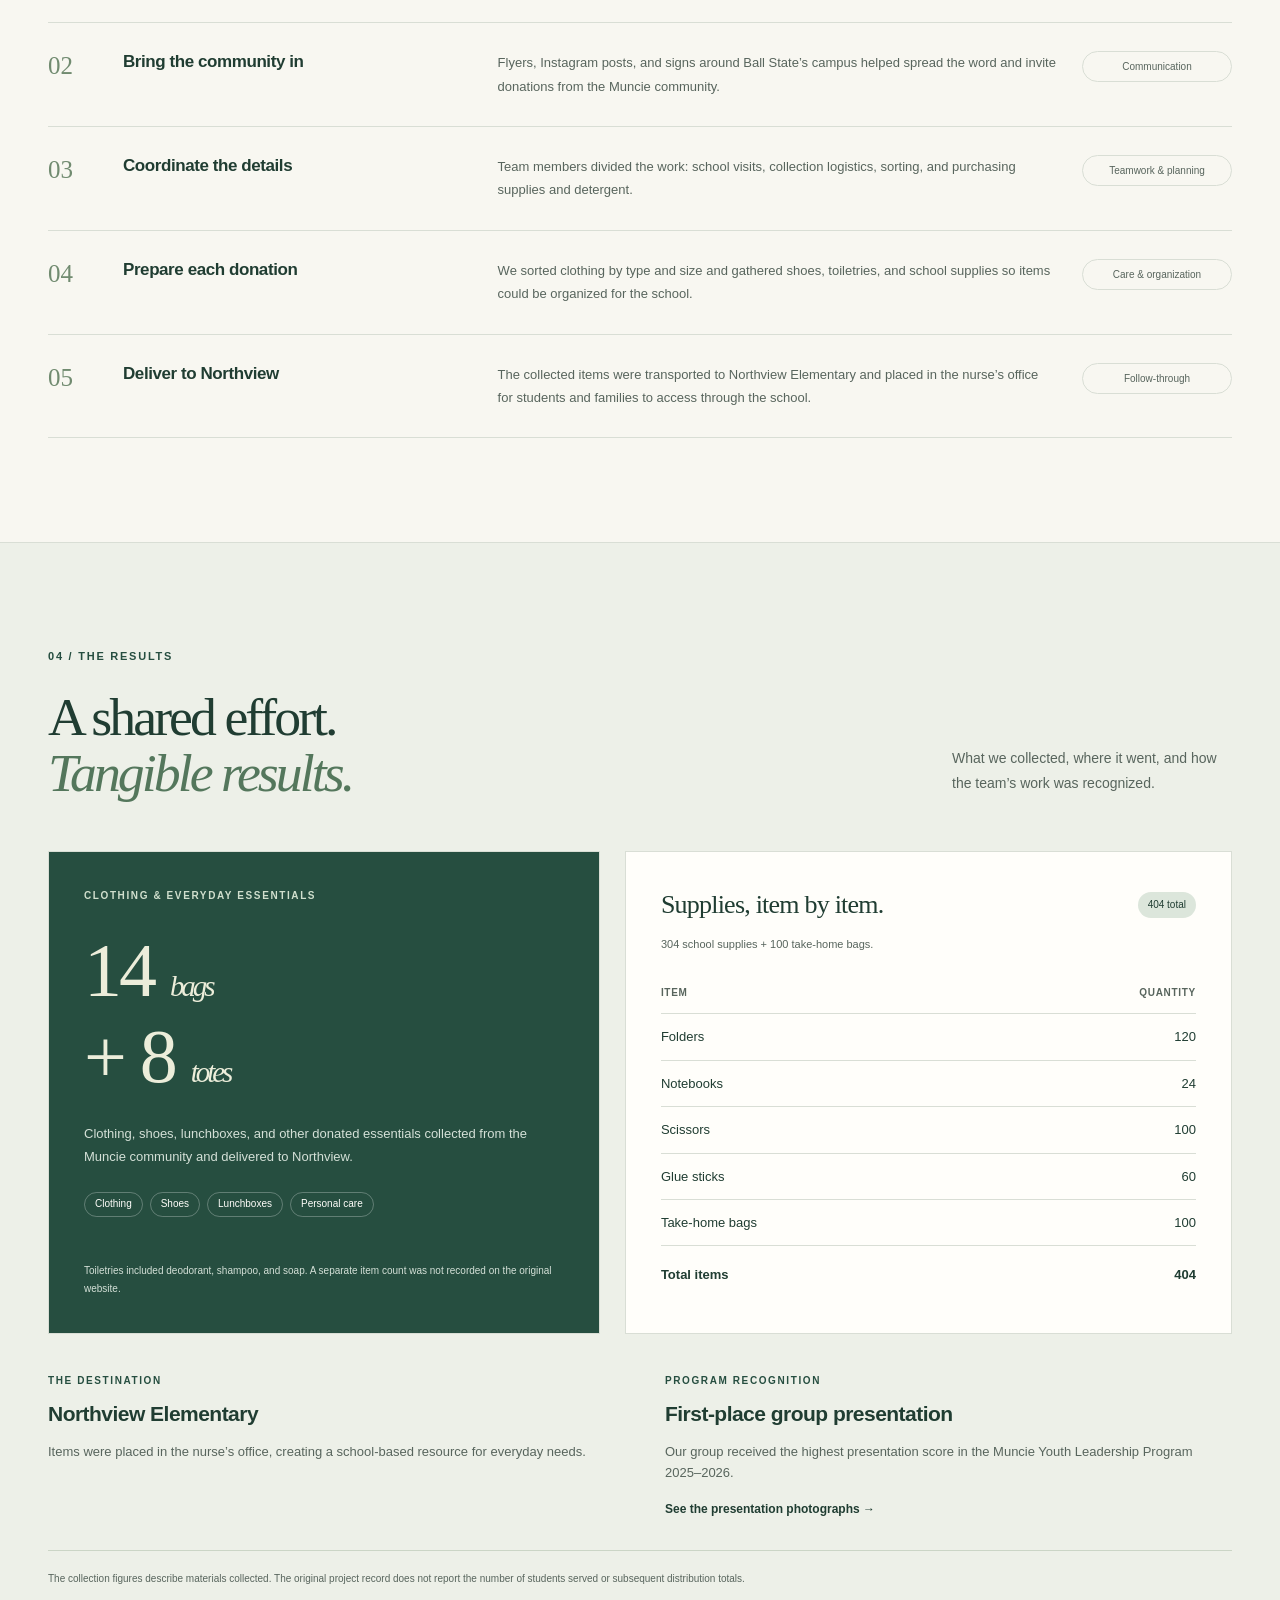
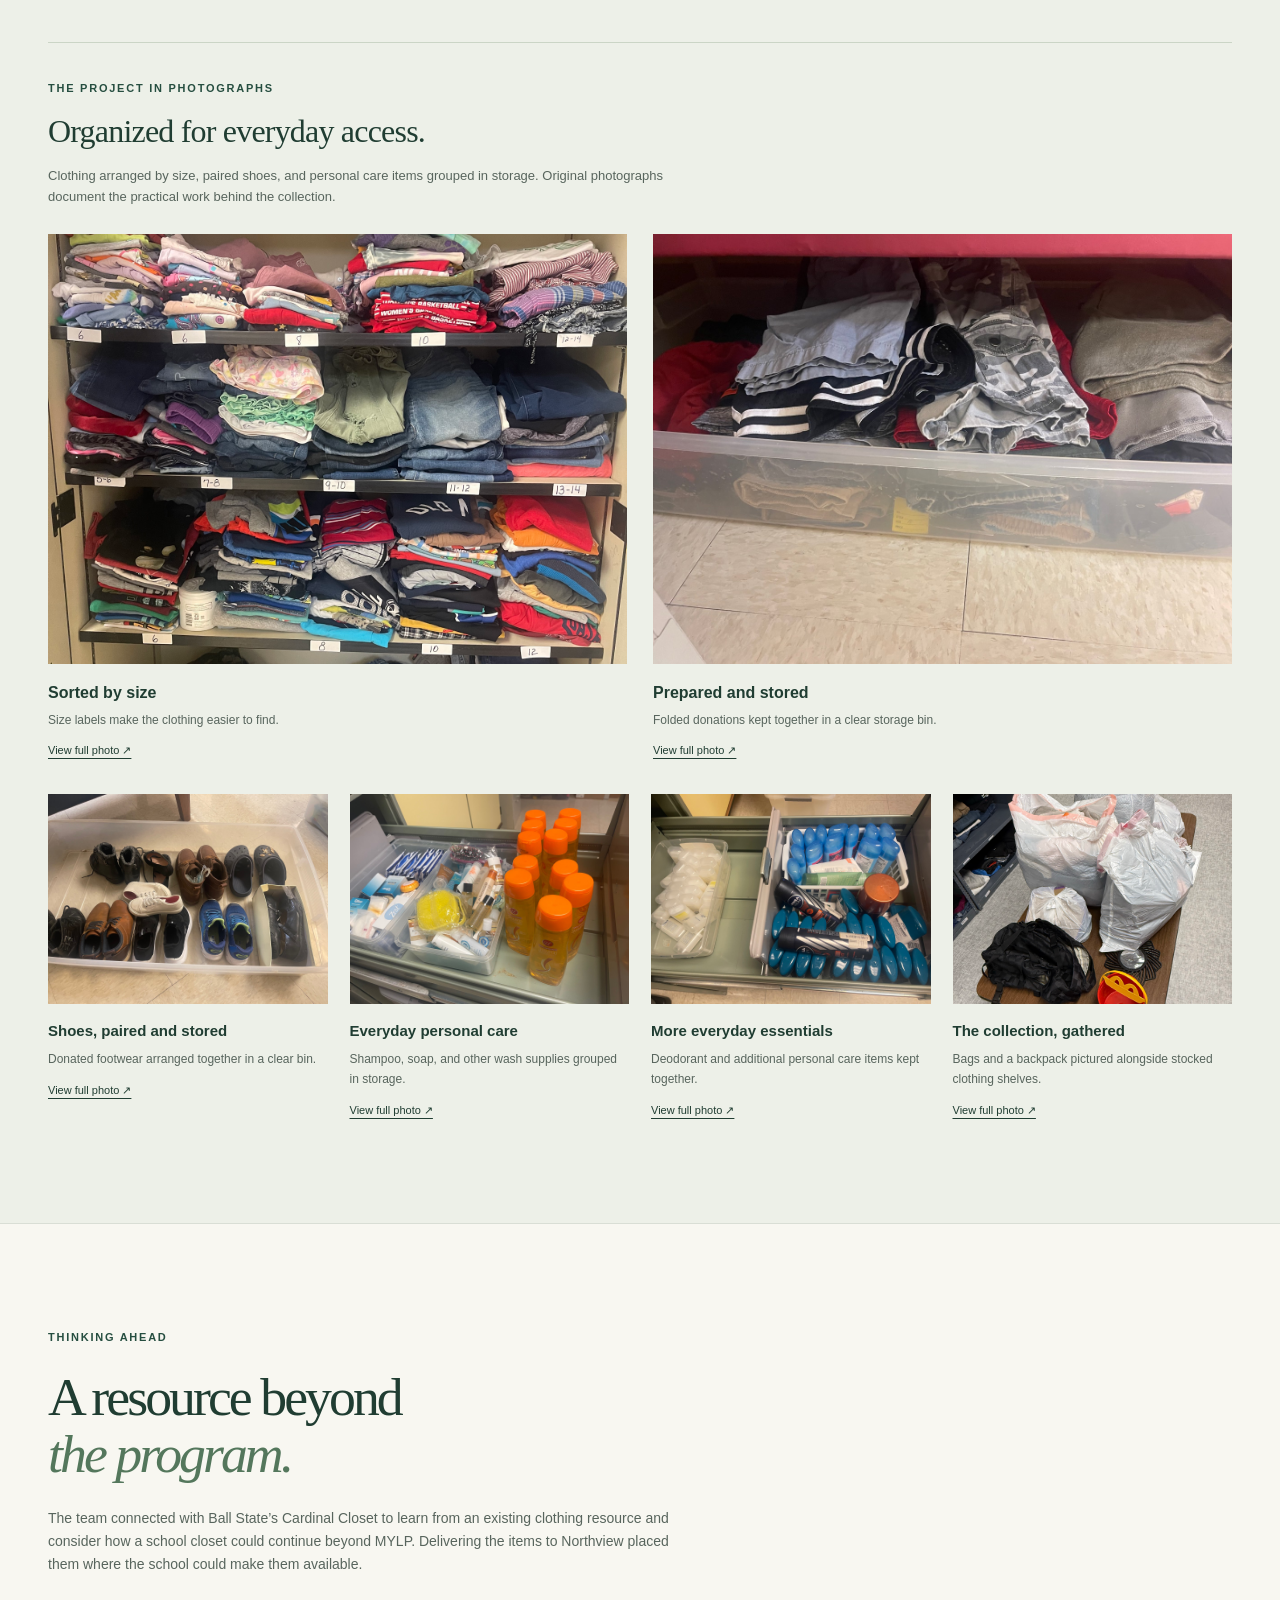
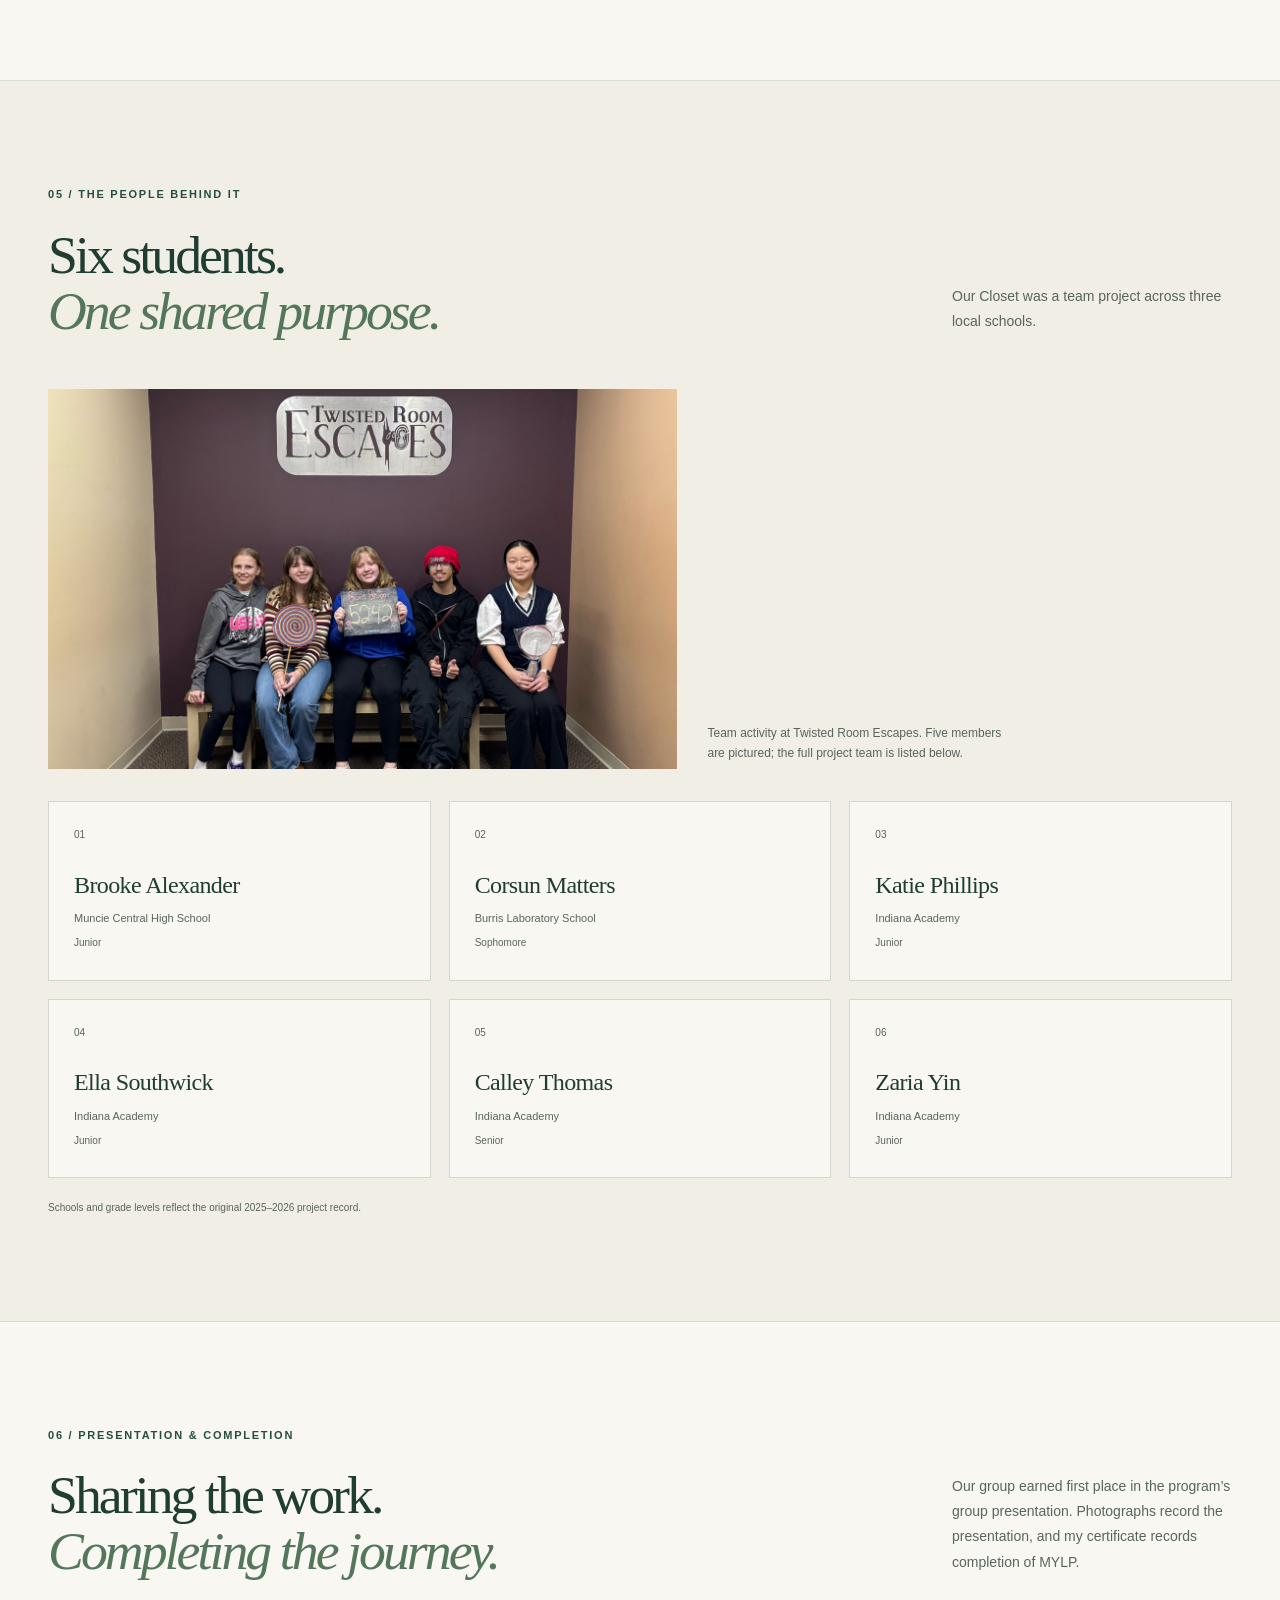
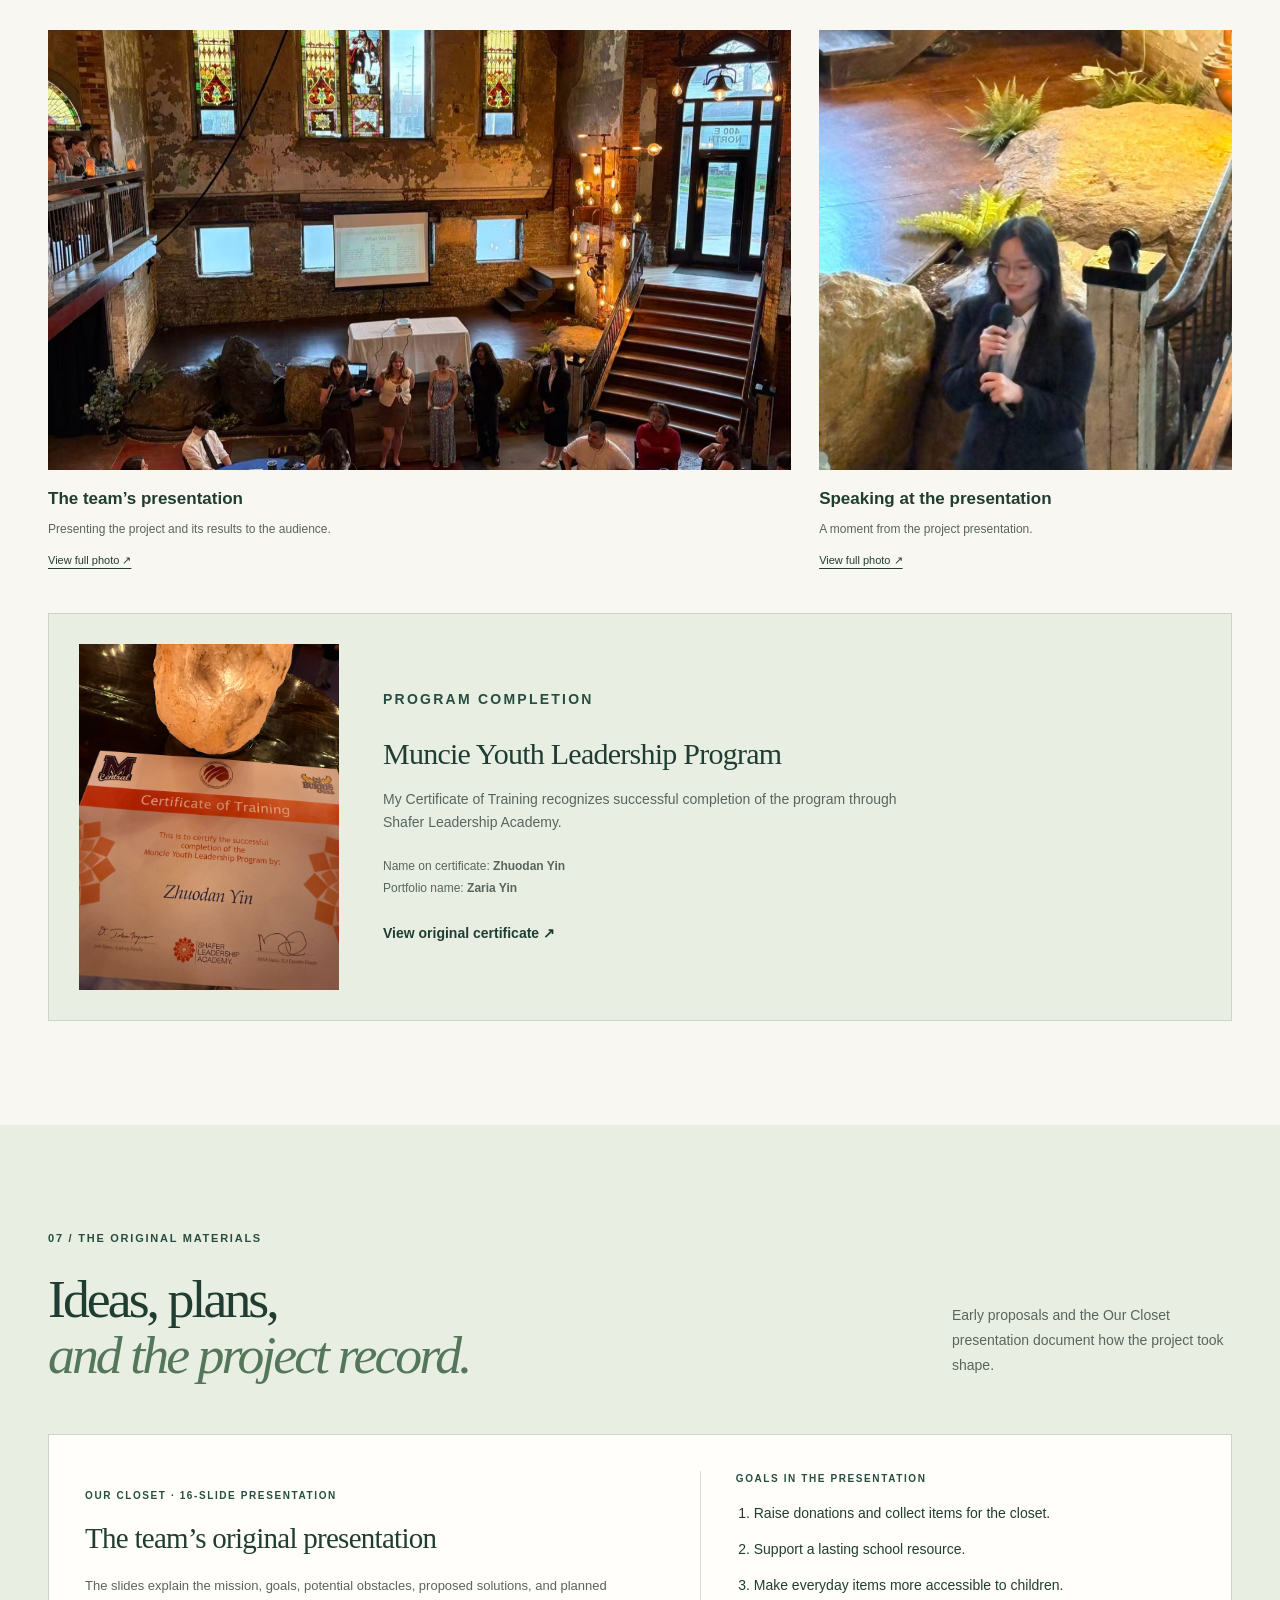
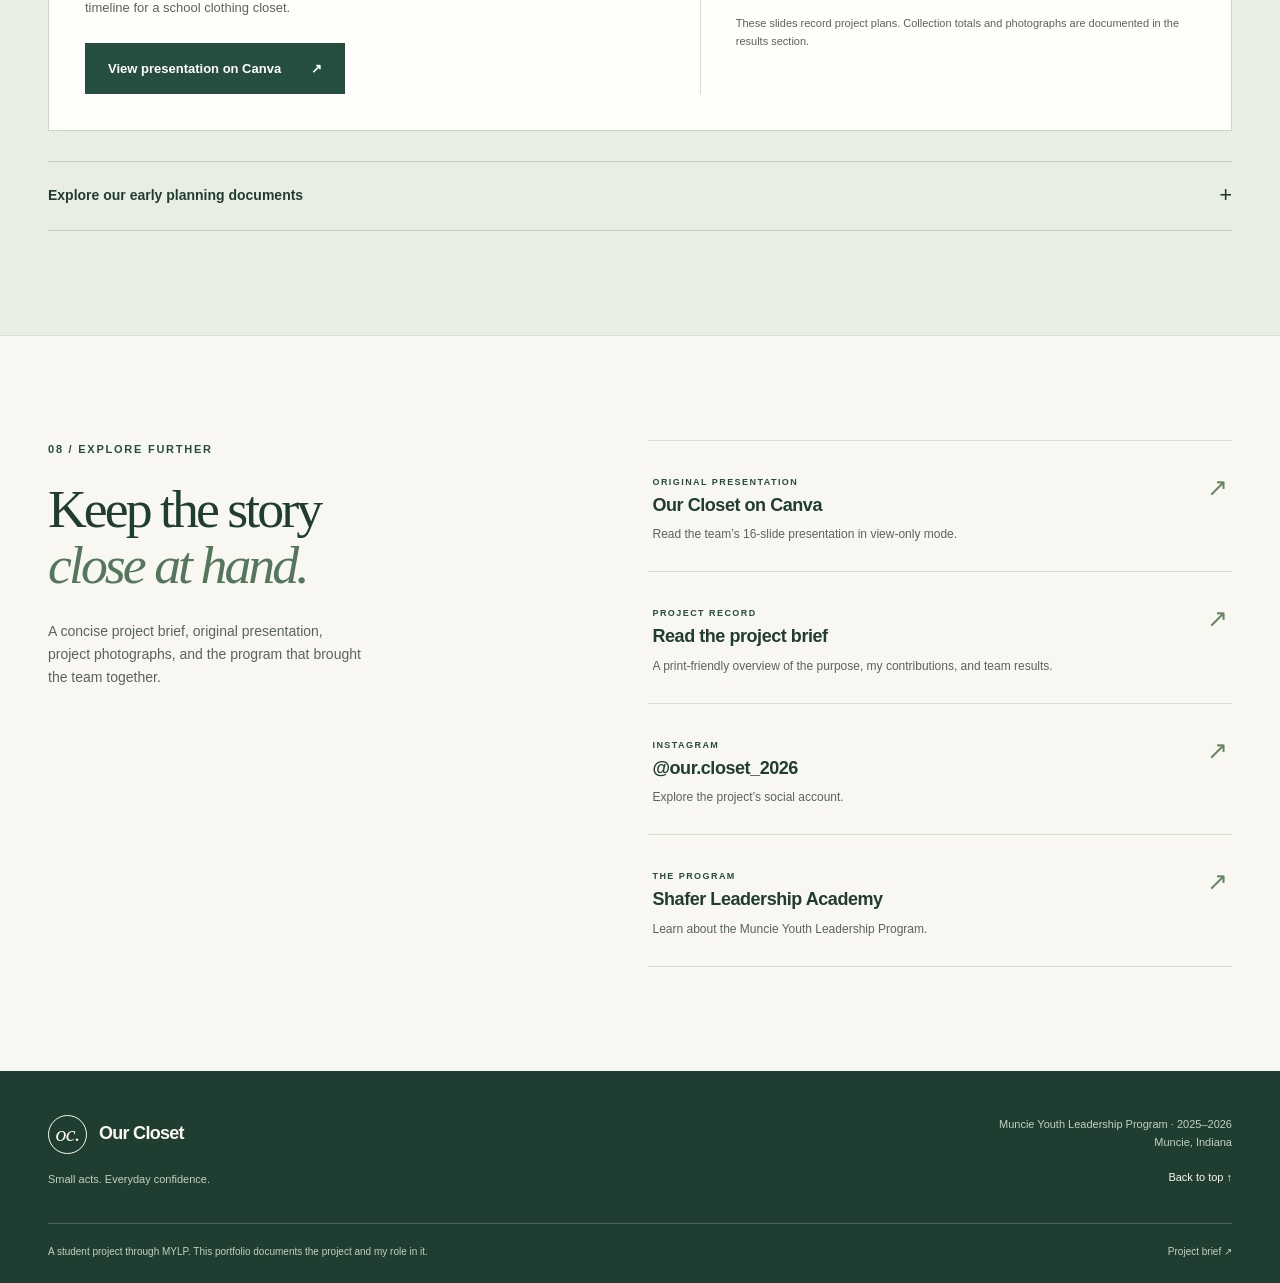
==== commit d461df4b: "Add original presentation, completion certificate, and essentials photographs" ====
--- a/index.html
+++ b/index.html
@@ -22,15 +22,17 @@
 
 <section class="process-section"><div class="section container" id="process" aria-labelledby="process-title"><div class="section-heading"><div><p class="eyebrow">03 / From idea to delivery</p><h2 id="process-title">Making it happen,<br><em>one step at a time.</em></h2></div><p>Community outreach, practical planning, and a team willing to do the work.</p></div><ol class="process-list"><li><span class="step-index" aria-hidden="true">01</span><h3>Find a school partner</h3><p>We contacted local schools and businesses and connected with Northview Elementary. Team members visited the school to understand the available space.</p><span class="step-skill">Listening &amp; outreach</span></li><li><span class="step-index" aria-hidden="true">02</span><h3>Bring the community in</h3><p>Flyers, Instagram posts, and signs around Ball State’s campus helped spread the word and invite donations from the Muncie community.</p><span class="step-skill">Communication</span></li><li><span class="step-index" aria-hidden="true">03</span><h3>Coordinate the details</h3><p>Team members divided the work: school visits, collection logistics, sorting, and purchasing supplies and detergent.</p><span class="step-skill">Teamwork &amp; planning</span></li><li><span class="step-index" aria-hidden="true">04</span><h3>Prepare each donation</h3><p>We sorted clothing by type and size and gathered shoes, toiletries, and school supplies so items could be organized for the school.</p><span class="step-skill">Care &amp; organization</span></li><li><span class="step-index" aria-hidden="true">05</span><h3>Deliver to Northview</h3><p>The collected items were transported to Northview Elementary and placed in the nurse’s office for students and families to access through the school.</p><span class="step-skill">Follow-through</span></li></ol></div></section>
 
-<section class="results-section" id="impact" aria-labelledby="impact-title"><div class="container section"><div class="section-heading"><div><p class="eyebrow">04 / The results</p><h2 id="impact-title">A shared effort.<br><em>Tangible results.</em></h2></div><p>What we collected, where it went, and how the team’s work was recognized.</p></div><div class="results-layout"><article class="collection-card"><p class="eyebrow">Clothing &amp; everyday essentials</p><div class="collection-total">14 <span>bags</span><br>+ 8 <span>totes</span></div><p>Clothing, shoes, lunchboxes, and other donated essentials collected from the Muncie community and delivered to Northview.</p><div class="category-tags"><span>Clothing</span><span>Shoes</span><span>Lunchboxes</span><span>Personal care</span></div><p class="small-note">Toiletries included deodorant, shampoo, and soap. A separate item count was not recorded on the original website.</p></article><article class="supply-card"><div class="card-heading"><h3>Supplies, item by item.</h3><span class="total-chip">404 total</span></div><p class="card-intro">304 school supplies + 100 take-home bags.</p><table><caption class="sr-only">Reported school supply and take-home bag counts</caption><thead><tr><th scope="col">Item</th><th scope="col">Quantity</th></tr></thead><tbody><tr><th scope="row">Folders</th><td>120</td></tr><tr><th scope="row">Notebooks</th><td>24</td></tr><tr><th scope="row">Scissors</th><td>100</td></tr><tr><th scope="row">Glue sticks</th><td>60</td></tr><tr><th scope="row">Take-home bags</th><td>100</td></tr></tbody><tfoot><tr><th scope="row">Total items</th><td>404</td></tr></tfoot></table></article></div><div class="outcome-row"><article><span class="eyebrow">The destination</span><h3>Northview Elementary</h3><p>Items were placed in the nurse’s office, creating a school-based resource for everyday needs.</p></article><article><span class="eyebrow">Program recognition</span><h3>First-place group presentation</h3><p>Our group received the highest presentation score in the Muncie Youth Leadership Program 2025–2026.</p></article></div><p class="evidence-note">The collection figures describe materials collected. The original project record does not report the number of students served or subsequent distribution totals.</p><div class="photo-evidence" id="photos"><div class="evidence-heading"><p class="eyebrow">The project in photographs</p><h3>Organized for everyday access.</h3><p>Clothing arranged on shelves by size, with additional items folded into storage. Original project photos show the practical work behind the collection.</p></div><div class="evidence-gallery"><figure><a href="assets/organized-clothing.jpg" target="_blank" rel="noopener noreferrer" aria-label="Open full photograph of clothing organized by size"><img src="assets/organized-clothing.jpg" alt="Shelves stocked with folded shirts and trousers, with handwritten clothing-size labels along each shelf." width="2880" height="3840" loading="lazy" decoding="async"></a><figcaption><strong>Sorted by size</strong><span>Size labels make the clothing easier to find.</span><a href="assets/organized-clothing.jpg" target="_blank" rel="noopener noreferrer">View full photo ↗</a></figcaption></figure><figure><a href="assets/clothing-storage.jpg" target="_blank" rel="noopener noreferrer" aria-label="Open full photograph of folded clothing in storage"><img src="assets/clothing-storage.jpg" alt="Folded shorts and trousers arranged inside a clear storage bin beneath a shelf." width="1280" height="960" loading="lazy" decoding="async"></a><figcaption><strong>Prepared and stored</strong><span>Folded donations kept together in a clear storage bin.</span><a href="assets/clothing-storage.jpg" target="_blank" rel="noopener noreferrer">View full photo ↗</a></figcaption></figure></div></div></div></section>
+<section class="results-section" id="impact" aria-labelledby="impact-title"><div class="container section"><div class="section-heading"><div><p class="eyebrow">04 / The results</p><h2 id="impact-title">A shared effort.<br><em>Tangible results.</em></h2></div><p>What we collected, where it went, and how the team’s work was recognized.</p></div><div class="results-layout"><article class="collection-card"><p class="eyebrow">Clothing &amp; everyday essentials</p><div class="collection-total">14 <span>bags</span><br>+ 8 <span>totes</span></div><p>Clothing, shoes, lunchboxes, and other donated essentials collected from the Muncie community and delivered to Northview.</p><div class="category-tags"><span>Clothing</span><span>Shoes</span><span>Lunchboxes</span><span>Personal care</span></div><p class="small-note">Toiletries included deodorant, shampoo, and soap. A separate item count was not recorded on the original website.</p></article><article class="supply-card"><div class="card-heading"><h3>Supplies, item by item.</h3><span class="total-chip">404 total</span></div><p class="card-intro">304 school supplies + 100 take-home bags.</p><table><caption class="sr-only">Reported school supply and take-home bag counts</caption><thead><tr><th scope="col">Item</th><th scope="col">Quantity</th></tr></thead><tbody><tr><th scope="row">Folders</th><td>120</td></tr><tr><th scope="row">Notebooks</th><td>24</td></tr><tr><th scope="row">Scissors</th><td>100</td></tr><tr><th scope="row">Glue sticks</th><td>60</td></tr><tr><th scope="row">Take-home bags</th><td>100</td></tr></tbody><tfoot><tr><th scope="row">Total items</th><td>404</td></tr></tfoot></table></article></div><div class="outcome-row"><article><span class="eyebrow">The destination</span><h3>Northview Elementary</h3><p>Items were placed in the nurse’s office, creating a school-based resource for everyday needs.</p></article><article><span class="eyebrow">Program recognition</span><h3>First-place group presentation</h3><p>Our group received the highest presentation score in the Muncie Youth Leadership Program 2025–2026.</p><a class="text-link" href="#presentation">See the presentation photographs →</a></article></div><p class="evidence-note">The collection figures describe materials collected. The original project record does not report the number of students served or subsequent distribution totals.</p><div class="photo-evidence" id="photos"><div class="evidence-heading"><p class="eyebrow">The project in photographs</p><h3>Organized for everyday access.</h3><p>Clothing arranged by size, paired shoes, and personal care items grouped in storage. Original photographs document the practical work behind the collection.</p></div><div class="evidence-gallery"><figure><a href="assets/organized-clothing.jpg" target="_blank" rel="noopener noreferrer" aria-label="Open full photograph of clothing organized by size"><img src="assets/organized-clothing.jpg" alt="Shelves stocked with folded shirts and trousers, with handwritten clothing-size labels along each shelf." width="2880" height="3840" loading="lazy" decoding="async"></a><figcaption><strong>Sorted by size</strong><span>Size labels make the clothing easier to find.</span><a href="assets/organized-clothing.jpg" target="_blank" rel="noopener noreferrer">View full photo ↗</a></figcaption></figure><figure><a href="assets/clothing-storage.jpg" target="_blank" rel="noopener noreferrer" aria-label="Open full photograph of folded clothing in storage"><img src="assets/clothing-storage.jpg" alt="Folded shorts and trousers arranged inside a clear storage bin beneath a shelf." width="1280" height="960" loading="lazy" decoding="async"></a><figcaption><strong>Prepared and stored</strong><span>Folded donations kept together in a clear storage bin.</span><a href="assets/clothing-storage.jpg" target="_blank" rel="noopener noreferrer">View full photo ↗</a></figcaption></figure></div><div class="essentials-gallery"><figure><a href="assets/donated-shoes.jpg" target="_blank" rel="noopener noreferrer" aria-label="Open full photograph: Shoes, paired and stored"><img src="assets/donated-shoes.jpg" alt="Pairs of boots, sneakers, and other donated shoes arranged in a clear storage bin." width="1280" height="960" loading="lazy" decoding="async"></a><figcaption><strong>Shoes, paired and stored</strong><span>Donated footwear arranged together in a clear bin.</span><a href="assets/donated-shoes.jpg" target="_blank" rel="noopener noreferrer">View full photo ↗</a></figcaption></figure><figure><a href="assets/personal-care.jpg" target="_blank" rel="noopener noreferrer" aria-label="Open full photograph: Everyday personal care"><img src="assets/personal-care.jpg" alt="Shampoo bottles beside trays of soap and assorted personal care supplies." width="1280" height="960" loading="lazy" decoding="async"></a><figcaption><strong>Everyday personal care</strong><span>Shampoo, soap, and other wash supplies grouped in storage.</span><a href="assets/personal-care.jpg" target="_blank" rel="noopener noreferrer">View full photo ↗</a></figcaption></figure><figure><a href="assets/deodorant-storage.jpg" target="_blank" rel="noopener noreferrer" aria-label="Open full photograph: More everyday essentials"><img src="assets/deodorant-storage.jpg" alt="A basket filled with deodorant containers beside a tray of smaller personal care items." width="1280" height="960" loading="lazy" decoding="async"></a><figcaption><strong>More everyday essentials</strong><span>Deodorant and additional personal care items kept together.</span><a href="assets/deodorant-storage.jpg" target="_blank" rel="noopener noreferrer">View full photo ↗</a></figcaption></figure><figure><a href="assets/donation-bags.jpg" target="_blank" rel="noopener noreferrer" aria-label="Open full photograph: The collection, gathered"><img src="assets/donation-bags.jpg" alt="Several filled donation bags and a backpack on a table, with shelves of folded clothing behind them." width="2880" height="3840" loading="lazy" decoding="async"></a><figcaption><strong>The collection, gathered</strong><span>Bags and a backpack pictured alongside stocked clothing shelves.</span><a href="assets/donation-bags.jpg" target="_blank" rel="noopener noreferrer">View full photo ↗</a></figcaption></figure></div></div></div></section>
 
 <section class="section container continuation"><p class="eyebrow">Thinking ahead</p><h2>A resource beyond<br><em>the program.</em></h2><p>The team connected with Ball State’s Cardinal Closet to learn from an existing clothing resource and consider how a school closet could continue beyond MYLP. Delivering the items to Northview placed them where the school could make them available.</p></section>
 
 <section class="team-section" id="team" aria-labelledby="team-title"><div class="container section"><div class="section-heading"><div><p class="eyebrow">05 / The people behind it</p><h2 id="team-title">Six students.<br><em>One shared purpose.</em></h2></div><p>Our Closet was a team project across three local schools.</p></div><figure class="team-activity-photo"><img src="assets/team-activity.jpg" alt="Five team members seated together at Twisted Room Escapes during a team activity." width="1280" height="960" loading="lazy" decoding="async"><figcaption>Team activity at Twisted Room Escapes. Five members are pictured; the full project team is listed below.</figcaption></figure><ul class="team-grid"><li><span class="member-number" aria-hidden="true">01</span><h3>Brooke Alexander</h3><p>Muncie Central High School</p><span>Junior</span></li><li><span class="member-number" aria-hidden="true">02</span><h3>Corsun Matters</h3><p>Burris Laboratory School</p><span>Sophomore</span></li><li><span class="member-number" aria-hidden="true">03</span><h3>Katie Phillips</h3><p>Indiana Academy</p><span>Junior</span></li><li><span class="member-number" aria-hidden="true">04</span><h3>Ella Southwick</h3><p>Indiana Academy</p><span>Junior</span></li><li><span class="member-number" aria-hidden="true">05</span><h3>Calley Thomas</h3><p>Indiana Academy</p><span>Senior</span></li><li><span class="member-number" aria-hidden="true">06</span><h3>Zaria Yin</h3><p>Indiana Academy</p><span>Junior</span></li></ul><p class="small-note">Schools and grade levels reflect the original 2025–2026 project record.</p></div></section>
 
-<section class="planning-section" id="planning" aria-labelledby="planning-title"><div class="container section"><div class="section-heading"><div><p class="eyebrow">06 / The original materials</p><h2 id="planning-title">Ideas, plans,<br><em>and the project record.</em></h2></div><p>Early proposals and the Our Closet presentation document how the project took shape.</p></div><article class="presentation-record"><div><p class="eyebrow">Our Closet · 16-slide presentation</p><h3>The team’s original presentation</h3><p>The slides explain the mission, goals, potential obstacles, proposed solutions, and planned timeline for a school clothing closet.</p><a class="button primary" href="https://www.canva.com/design/DAG46skRcU0/0bIpbVwZAxc81pQ6y9BVXQ/view" target="_blank" rel="noopener noreferrer">View presentation on Canva <span aria-hidden="true">↗</span></a></div><div class="presentation-goals"><span class="eyebrow">Goals in the presentation</span><ol><li>Raise donations and collect items for the closet.</li><li>Support a lasting school resource.</li><li>Make everyday items more accessible to children.</li></ol><p>These slides record project plans. Collection totals and photographs are documented in the results section.</p></div></article><details class="early-planning"><summary>Explore our early planning documents <span aria-hidden="true">+</span></summary><div class="early-planning-body"><p>Before settling on Our Closet, our group explored ideas around food access, children’s support, and transportation. These photographed drafts preserve that early discussion, including a proposal titled <em>Project Forward Food</em>.</p><p class="small-note">The drafts describe early ideas and proposed activities. Our Closet’s completed work and collection totals appear in the results section.</p><div class="planning-gallery"><figure><a href="assets/early-why-statement.jpg" target="_blank" rel="noopener noreferrer" aria-label="Open original early purpose statements"><img src="assets/early-why-statement.jpg" alt="Handwritten Shafer worksheet exploring children’s support and community transportation." width="2880" height="3840" loading="lazy" decoding="async"></a><figcaption><strong>Early purpose statements</strong><a href="assets/early-why-statement.jpg" target="_blank" rel="noopener noreferrer">Open original photo ↗</a></figcaption></figure><figure><a href="assets/early-food-proposal-1.jpg" target="_blank" rel="noopener noreferrer" aria-label="Open original food-access proposal · 1"><img src="assets/early-food-proposal-1.jpg" alt="Early Project Forward Food proposal pages covering the problem, mission, and goals." width="2880" height="3840" loading="lazy" decoding="async"></a><figcaption><strong>Food-access proposal · 1</strong><a href="assets/early-food-proposal-1.jpg" target="_blank" rel="noopener noreferrer">Open original photo ↗</a></figcaption></figure><figure><a href="assets/early-food-proposal-2.jpg" target="_blank" rel="noopener noreferrer" aria-label="Open original food-access proposal · 2"><img src="assets/early-food-proposal-2.jpg" alt="Early proposal pages covering outreach, resources, obstacles, and a proposed timeline." width="2880" height="3840" loading="lazy" decoding="async"></a><figcaption><strong>Food-access proposal · 2</strong><a href="assets/early-food-proposal-2.jpg" target="_blank" rel="noopener noreferrer">Open original photo ↗</a></figcaption></figure><figure><a href="assets/early-food-proposal-3.jpg" target="_blank" rel="noopener noreferrer" aria-label="Open original food-access proposal · 3"><img src="assets/early-food-proposal-3.jpg" alt="Early proposal pages showing the remaining proposed timeline and references." width="2880" height="3840" loading="lazy" decoding="async"></a><figcaption><strong>Food-access proposal · 3</strong><a href="assets/early-food-proposal-3.jpg" target="_blank" rel="noopener noreferrer">Open original photo ↗</a></figcaption></figure></div></div></details></div></section>
+<section class="section container recognition-section" id="presentation" aria-labelledby="presentation-title"><div class="section-heading"><div><p class="eyebrow">06 / Presentation &amp; completion</p><h2 id="presentation-title">Sharing the work.<br><em>Completing the journey.</em></h2></div><p>Our group earned first place in the program’s group presentation. Photographs record the presentation, and my certificate records completion of MYLP.</p></div><div class="presentation-photos"><figure><a href="assets/group-presentation.jpg" target="_blank" rel="noopener noreferrer" aria-label="Open full photograph: The team’s presentation"><img src="assets/group-presentation.jpg" alt="Team members stand beside a projected slide titled What We Did while presenting to an audience." width="1280" height="959" loading="lazy" decoding="async"></a><figcaption><strong>The team’s presentation</strong><span>Presenting the project and its results to the audience.</span><a href="assets/group-presentation.jpg" target="_blank" rel="noopener noreferrer">View full photo ↗</a></figcaption></figure><figure><a href="assets/presentation-speaking.jpg" target="_blank" rel="noopener noreferrer" aria-label="Open full photograph: Speaking at the presentation"><img src="assets/presentation-speaking.jpg" alt="A speaker holds a microphone during the project presentation." width="959" height="1280" loading="lazy" decoding="async"></a><figcaption><strong>Speaking at the presentation</strong><span>A moment from the project presentation.</span><a href="assets/presentation-speaking.jpg" target="_blank" rel="noopener noreferrer">View full photo ↗</a></figcaption></figure></div><article class="certificate-record"><a class="certificate-image" href="assets/program-certificate.jpg" target="_blank" rel="noopener noreferrer" aria-label="View original Muncie Youth Leadership Program completion certificate"><img src="assets/program-certificate.jpg" alt="Shafer Leadership Academy Certificate of Training certifying Zhuodan Yin’s successful completion of the Muncie Youth Leadership Program." width="2880" height="3840" loading="lazy" decoding="async"></a><div><p class="eyebrow">Program completion</p><h3>Muncie Youth Leadership Program</h3><p>My Certificate of Training recognizes successful completion of the program through Shafer Leadership Academy.</p><p class="certificate-name">Name on certificate: <strong>Zhuodan Yin</strong><br>Portfolio name: <strong>Zaria Yin</strong></p><a class="text-link" href="assets/program-certificate.jpg" target="_blank" rel="noopener noreferrer">View original certificate ↗</a></div></article></section>
 
-<section class="section container resources-section" id="resources" aria-labelledby="resources-title"><div><p class="eyebrow">07 / Explore further</p><h2 id="resources-title">Keep the story<br><em>close at hand.</em></h2><p class="resource-intro">A concise project brief, original presentation, project photographs, and the program that brought the team together.</p></div><div class="resource-list"><a href="https://www.canva.com/design/DAG46skRcU0/0bIpbVwZAxc81pQ6y9BVXQ/view" target="_blank" rel="noopener noreferrer"><div><span class="eyebrow">Original presentation</span><h3>Our Closet on Canva</h3><p>Read the team’s 16-slide presentation in view-only mode.</p></div><span aria-hidden="true">↗</span></a><a href="project-summary.html"><div><span class="eyebrow">Project record</span><h3>Read the project brief</h3><p>A print-friendly overview of the purpose, my contributions, and team results.</p></div><span aria-hidden="true">↗</span></a><a href="https://www.instagram.com/our.closet_2026" target="_blank" rel="noopener noreferrer"><div><span class="eyebrow">Instagram</span><h3>@our.closet_2026</h3><p>Explore the project’s social account.</p></div><span aria-hidden="true">↗</span></a><a href="https://www.shaferleadership.com/muncie-youth/" target="_blank" rel="noopener noreferrer"><div><span class="eyebrow">The program</span><h3>Shafer Leadership Academy</h3><p>Learn about the Muncie Youth Leadership Program.</p></div><span aria-hidden="true">↗</span></a></div></section>
+<section class="planning-section" id="planning" aria-labelledby="planning-title"><div class="container section"><div class="section-heading"><div><p class="eyebrow">07 / The original materials</p><h2 id="planning-title">Ideas, plans,<br><em>and the project record.</em></h2></div><p>Early proposals and the Our Closet presentation document how the project took shape.</p></div><article class="presentation-record"><div><p class="eyebrow">Our Closet · 16-slide presentation</p><h3>The team’s original presentation</h3><p>The slides explain the mission, goals, potential obstacles, proposed solutions, and planned timeline for a school clothing closet.</p><a class="button primary" href="https://www.canva.com/design/DAG46skRcU0/0bIpbVwZAxc81pQ6y9BVXQ/view" target="_blank" rel="noopener noreferrer">View presentation on Canva <span aria-hidden="true">↗</span></a></div><div class="presentation-goals"><span class="eyebrow">Goals in the presentation</span><ol><li>Raise donations and collect items for the closet.</li><li>Support a lasting school resource.</li><li>Make everyday items more accessible to children.</li></ol><p>These slides record project plans. Collection totals and photographs are documented in the results section.</p></div></article><details class="early-planning"><summary>Explore our early planning documents <span aria-hidden="true">+</span></summary><div class="early-planning-body"><p>Before settling on Our Closet, our group explored ideas around food access, children’s support, and transportation. These photographed drafts preserve that early discussion, including a proposal titled <em>Project Forward Food</em>.</p><p class="small-note">The drafts describe early ideas and proposed activities. Our Closet’s completed work and collection totals appear in the results section.</p><div class="planning-gallery"><figure><a href="assets/early-why-statement.jpg" target="_blank" rel="noopener noreferrer" aria-label="Open original early purpose statements"><img src="assets/early-why-statement.jpg" alt="Handwritten Shafer worksheet exploring children’s support and community transportation." width="2880" height="3840" loading="lazy" decoding="async"></a><figcaption><strong>Early purpose statements</strong><a href="assets/early-why-statement.jpg" target="_blank" rel="noopener noreferrer">Open original photo ↗</a></figcaption></figure><figure><a href="assets/early-food-proposal-1.jpg" target="_blank" rel="noopener noreferrer" aria-label="Open original food-access proposal · 1"><img src="assets/early-food-proposal-1.jpg" alt="Early Project Forward Food proposal pages covering the problem, mission, and goals." width="2880" height="3840" loading="lazy" decoding="async"></a><figcaption><strong>Food-access proposal · 1</strong><a href="assets/early-food-proposal-1.jpg" target="_blank" rel="noopener noreferrer">Open original photo ↗</a></figcaption></figure><figure><a href="assets/early-food-proposal-2.jpg" target="_blank" rel="noopener noreferrer" aria-label="Open original food-access proposal · 2"><img src="assets/early-food-proposal-2.jpg" alt="Early proposal pages covering outreach, resources, obstacles, and a proposed timeline." width="2880" height="3840" loading="lazy" decoding="async"></a><figcaption><strong>Food-access proposal · 2</strong><a href="assets/early-food-proposal-2.jpg" target="_blank" rel="noopener noreferrer">Open original photo ↗</a></figcaption></figure><figure><a href="assets/early-food-proposal-3.jpg" target="_blank" rel="noopener noreferrer" aria-label="Open original food-access proposal · 3"><img src="assets/early-food-proposal-3.jpg" alt="Early proposal pages showing the remaining proposed timeline and references." width="2880" height="3840" loading="lazy" decoding="async"></a><figcaption><strong>Food-access proposal · 3</strong><a href="assets/early-food-proposal-3.jpg" target="_blank" rel="noopener noreferrer">Open original photo ↗</a></figcaption></figure></div></div></details></div></section>
+
+<section class="section container resources-section" id="resources" aria-labelledby="resources-title"><div><p class="eyebrow">08 / Explore further</p><h2 id="resources-title">Keep the story<br><em>close at hand.</em></h2><p class="resource-intro">A concise project brief, original presentation, project photographs, and the program that brought the team together.</p></div><div class="resource-list"><a href="https://www.canva.com/design/DAG46skRcU0/0bIpbVwZAxc81pQ6y9BVXQ/view" target="_blank" rel="noopener noreferrer"><div><span class="eyebrow">Original presentation</span><h3>Our Closet on Canva</h3><p>Read the team’s 16-slide presentation in view-only mode.</p></div><span aria-hidden="true">↗</span></a><a href="project-summary.html"><div><span class="eyebrow">Project record</span><h3>Read the project brief</h3><p>A print-friendly overview of the purpose, my contributions, and team results.</p></div><span aria-hidden="true">↗</span></a><a href="https://www.instagram.com/our.closet_2026" target="_blank" rel="noopener noreferrer"><div><span class="eyebrow">Instagram</span><h3>@our.closet_2026</h3><p>Explore the project’s social account.</p></div><span aria-hidden="true">↗</span></a><a href="https://www.shaferleadership.com/muncie-youth/" target="_blank" rel="noopener noreferrer"><div><span class="eyebrow">The program</span><h3>Shafer Leadership Academy</h3><p>Learn about the Muncie Youth Leadership Program.</p></div><span aria-hidden="true">↗</span></a></div></section>
 </main>
 <footer class="site-footer"><div class="container footer-inner"><div><a class="brand" href="#top"><span class="brand-mark" aria-hidden="true">oc.</span><span>Our Closet</span></a><p>Small acts. Everyday confidence.</p></div><div><p>Muncie Youth Leadership Program · 2025–2026<br>Muncie, Indiana</p><a href="#top">Back to top ↑</a></div></div><div class="container footer-bottom"><p>A student project through MYLP. This portfolio documents the project and my role in it.</p><a href="project-summary.html">Project brief ↗</a></div></footer>
 </body>
--- a/styles.css
+++ b/styles.css
@@ -23,3 +23,11 @@
 @media(max-width:380px){.planning-gallery{grid-template-columns:1fr}.presentation-record .button{gap:10px;font-size:11px}}
 @media(prefers-reduced-motion:reduce){.early-planning summary>span{transition:none}}
 @media print{.photo-evidence,.team-activity-photo{break-inside:avoid}.evidence-gallery img{height:230px}.planning-section{background:white}.presentation-record{padding:20px;gap:20px}.planning-gallery{grid-template-columns:repeat(4,1fr)}.early-planning:not([open]){display:none}}
+
+/* Original collection, presentation, and program records. */
+.essentials-gallery img{height:auto}
+.essentials-gallery{display:grid;grid-template-columns:repeat(4,minmax(0,1fr));gap:22px;margin-top:35px}.essentials-gallery figure,.presentation-photos figure{min-width:0}.essentials-gallery img{width:100%;aspect-ratio:4/3;object-fit:cover}.essentials-gallery figure:last-child img{object-position:center 44%}.essentials-gallery figcaption,.presentation-photos figcaption{display:grid;gap:7px;padding-top:15px;font-size:12px}.essentials-gallery figcaption>strong{font-size:15px}.essentials-gallery figcaption>span,.presentation-photos figcaption>span{color:var(--muted)}.essentials-gallery figcaption>a,.presentation-photos figcaption>a{justify-self:start;font-size:11px;margin-top:4px}.presentation-photos{display:grid;grid-template-columns:1.8fr 1fr;gap:28px}.presentation-photos figure>a,.essentials-gallery figure>a{display:block}.presentation-photos img{width:100%;height:440px;object-fit:cover}.presentation-photos figure:first-child img{object-position:center 65%}.presentation-photos figure:last-child img{object-position:center 48%}.presentation-photos figcaption>strong{font-size:17px}.certificate-record{display:grid;grid-template-columns:260px 1fr;gap:44px;align-items:center;margin-top:44px;padding:30px;background:#e9eee3;border:1px solid #ccd5c7}.certificate-image{display:block}.certificate-image img{width:100%;height:auto}.certificate-record h3{font-family:var(--serif);font-size:30px;font-weight:400;margin:14px 0}.certificate-record p{max-width:530px;font-size:14px}.certificate-record .certificate-name{font-size:12px;line-height:1.9;margin:20px 0}.outcome-row .text-link{display:inline-block;margin-top:16px;font-size:12px}
+@media(max-width:1100px){.essentials-gallery{grid-template-columns:repeat(2,minmax(0,1fr))}.presentation-photos img{height:360px}}
+@media(max-width:760px){.essentials-gallery{gap:28px 16px;margin-top:30px}.essentials-gallery figcaption{font-size:11px}.essentials-gallery figcaption>strong{font-size:14px}.presentation-photos{grid-template-columns:1fr;gap:30px}.presentation-photos img{height:auto;object-fit:contain}.presentation-photos figure:last-child{max-width:380px}.certificate-record{grid-template-columns:1fr;gap:25px;padding:24px;margin-top:32px}.certificate-image{max-width:280px}.certificate-record h3{font-size:27px}.certificate-record p{font-size:13px}}
+@media(max-width:380px){.essentials-gallery{grid-template-columns:1fr}}
+@media print{.essentials-gallery{grid-template-columns:repeat(4,1fr);gap:12px}.presentation-photos,.certificate-record{break-inside:avoid}.presentation-photos img{height:230px}.certificate-record{grid-template-columns:160px 1fr;padding:18px;gap:25px}.certificate-record h3{font-size:19pt}}
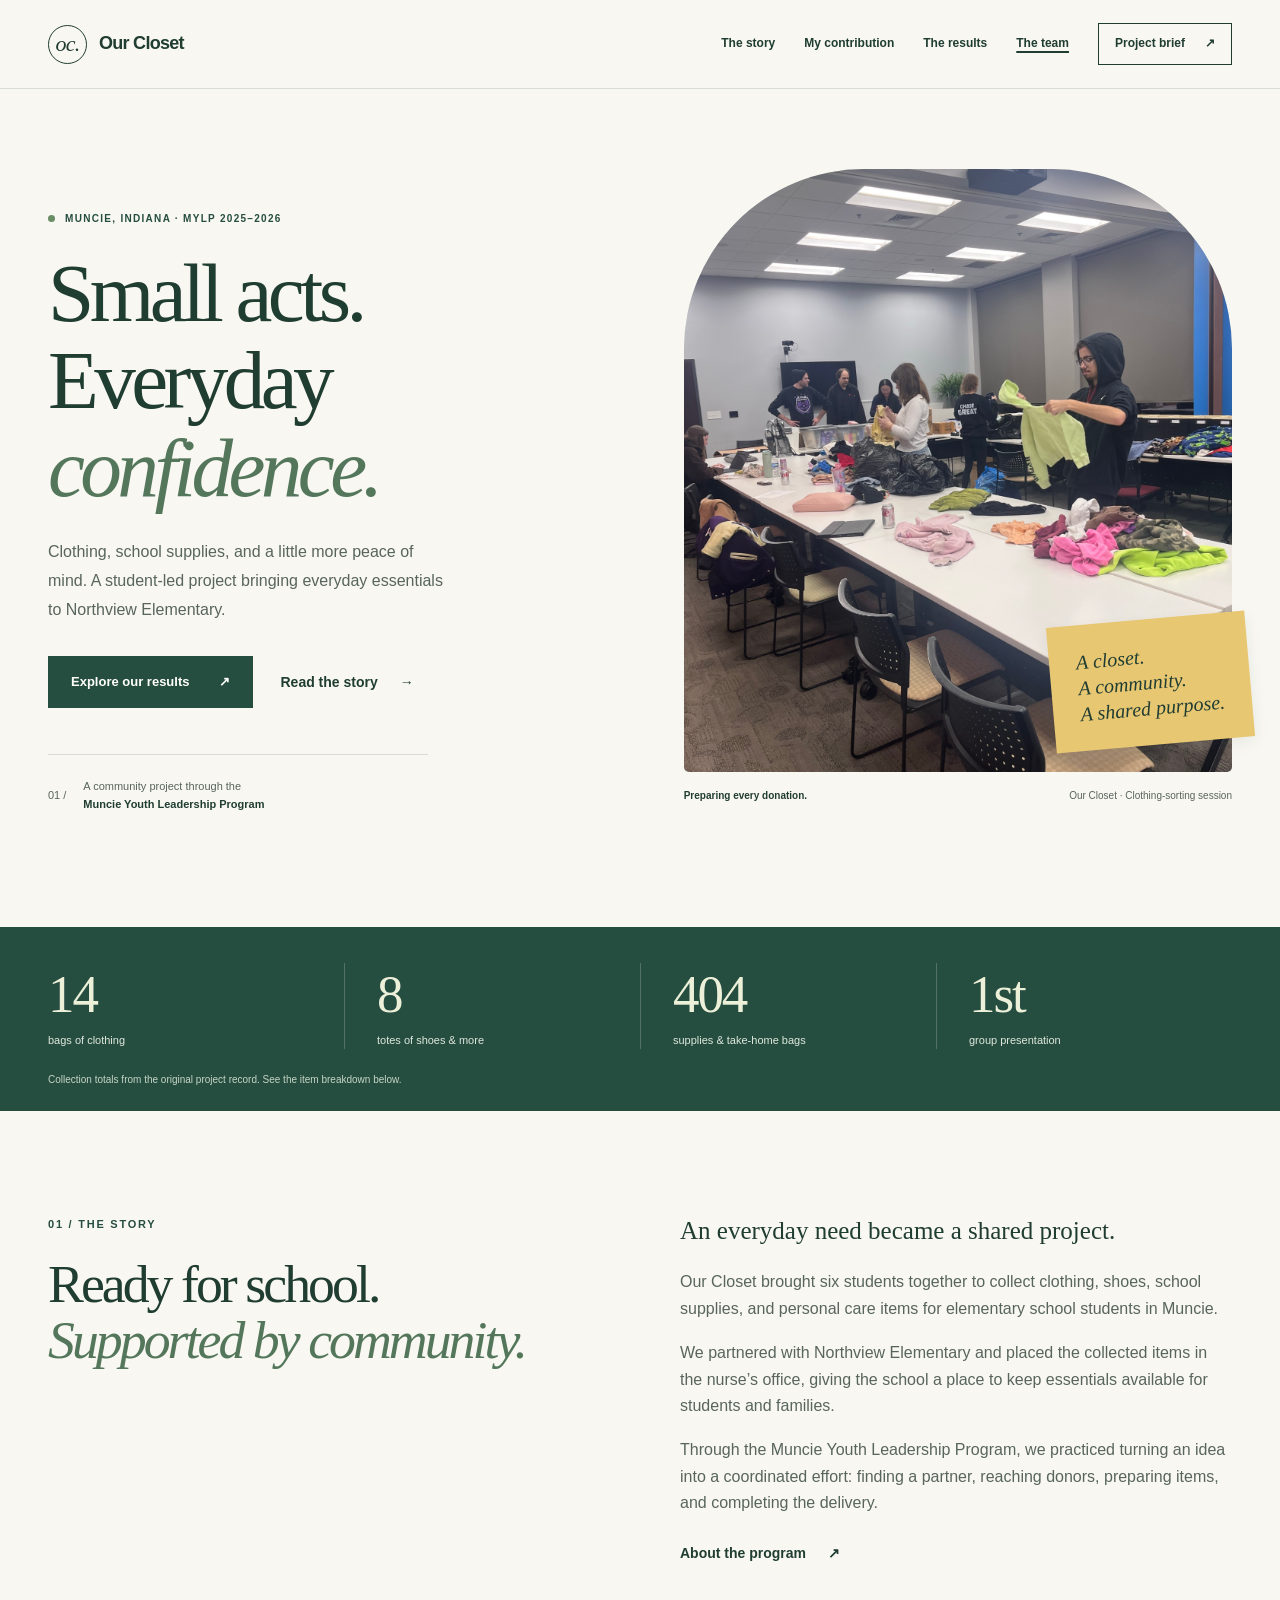
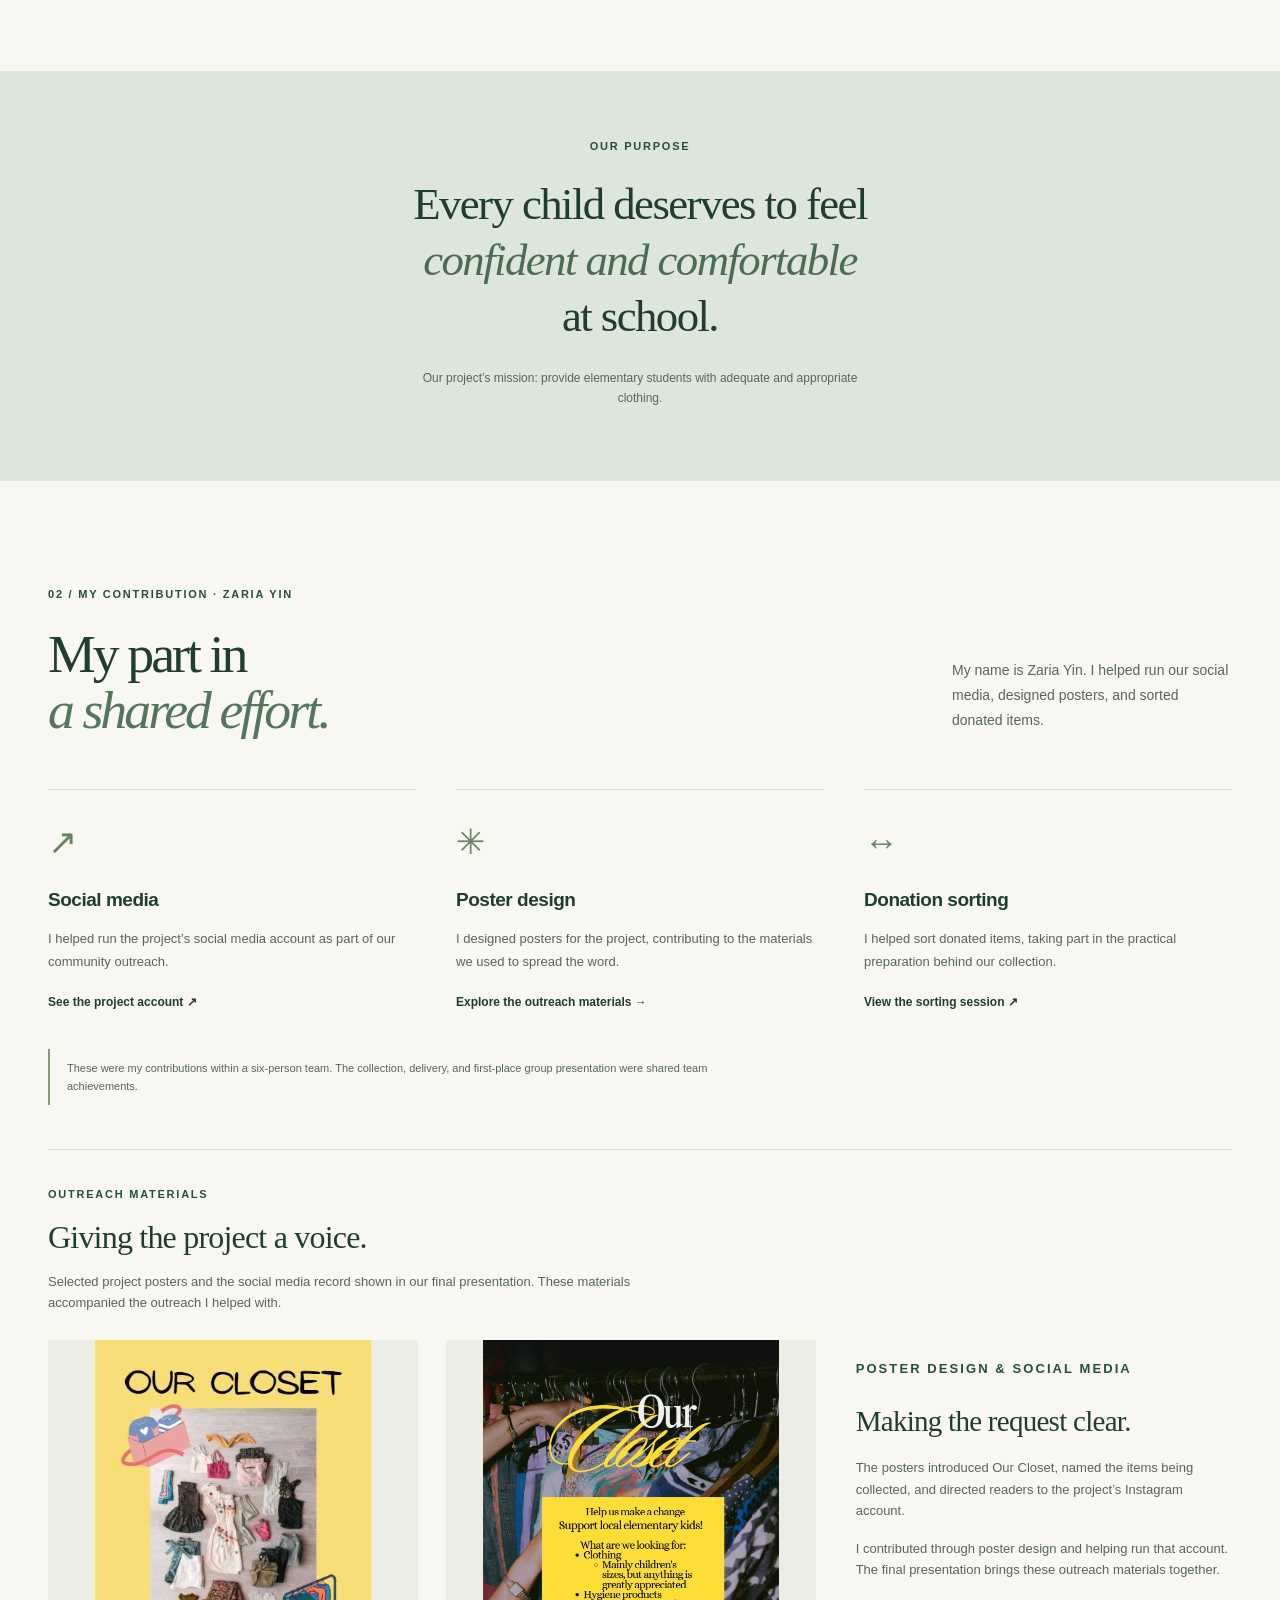
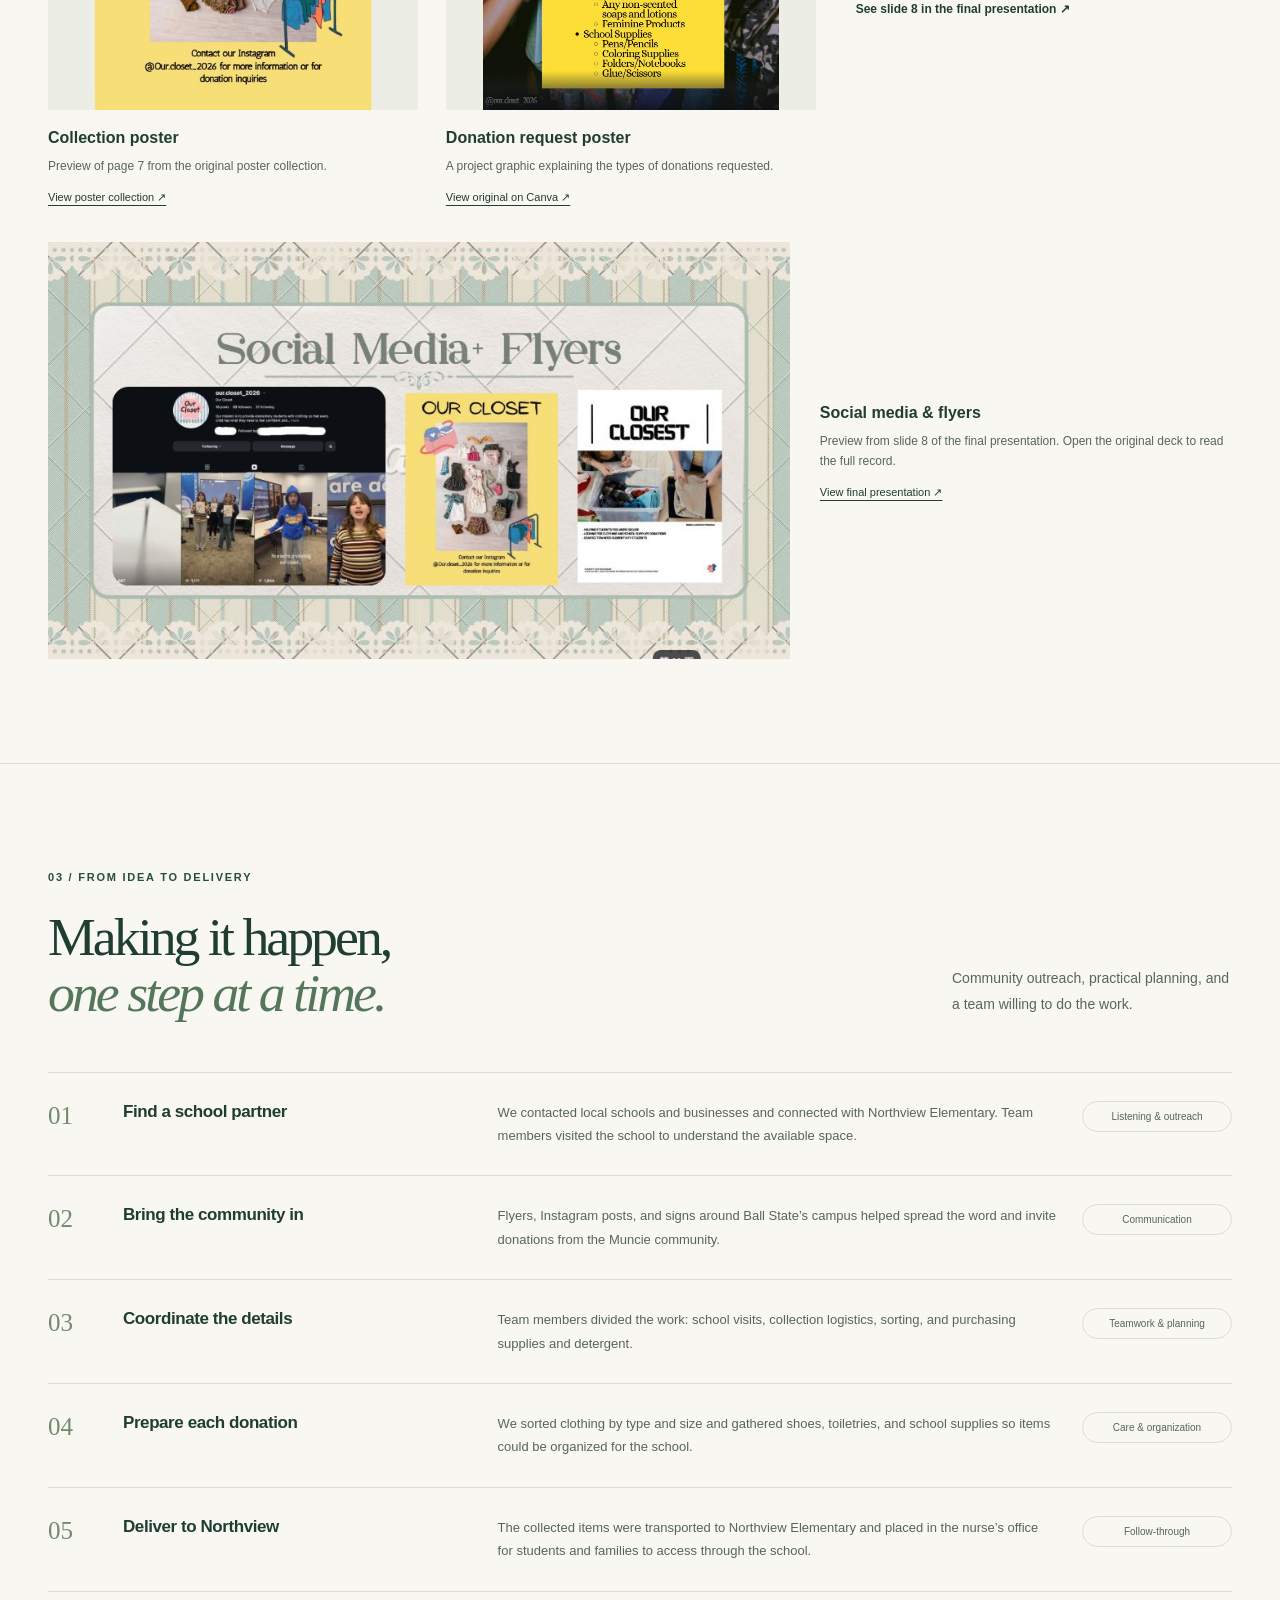
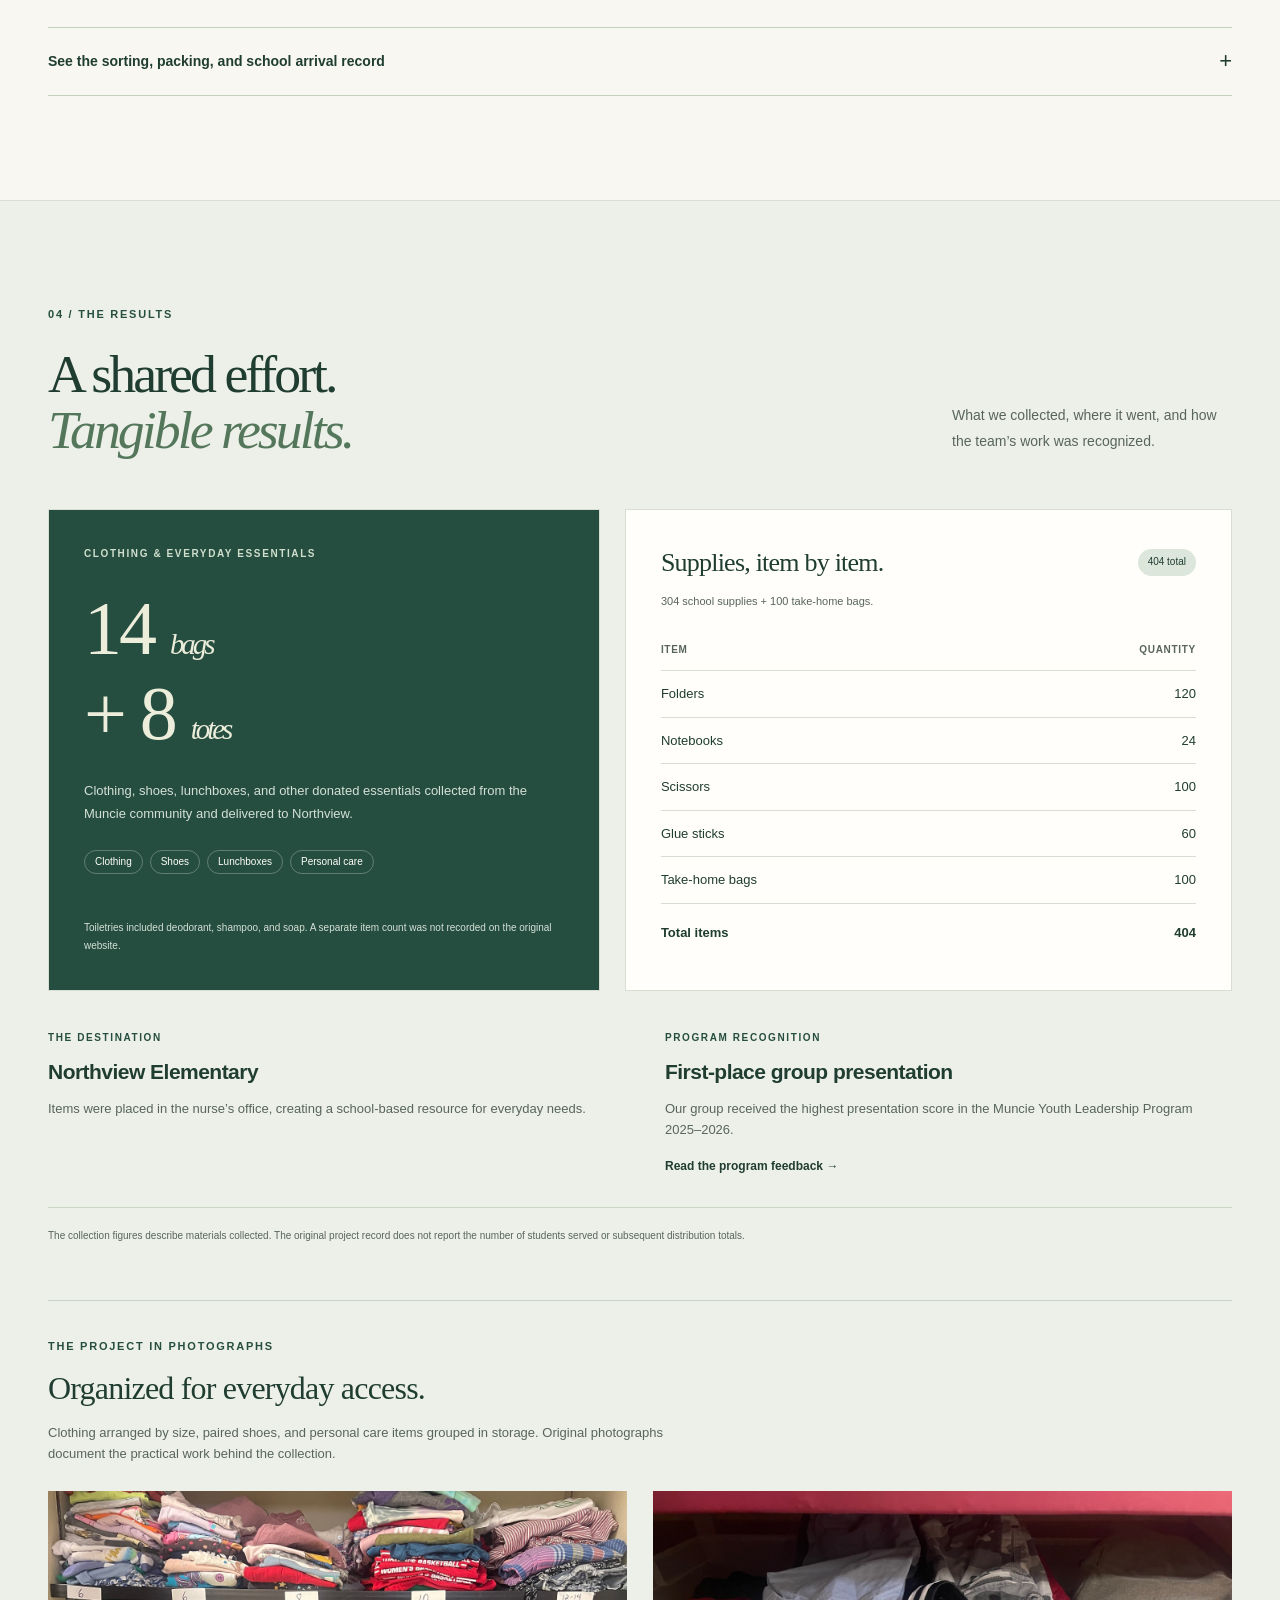
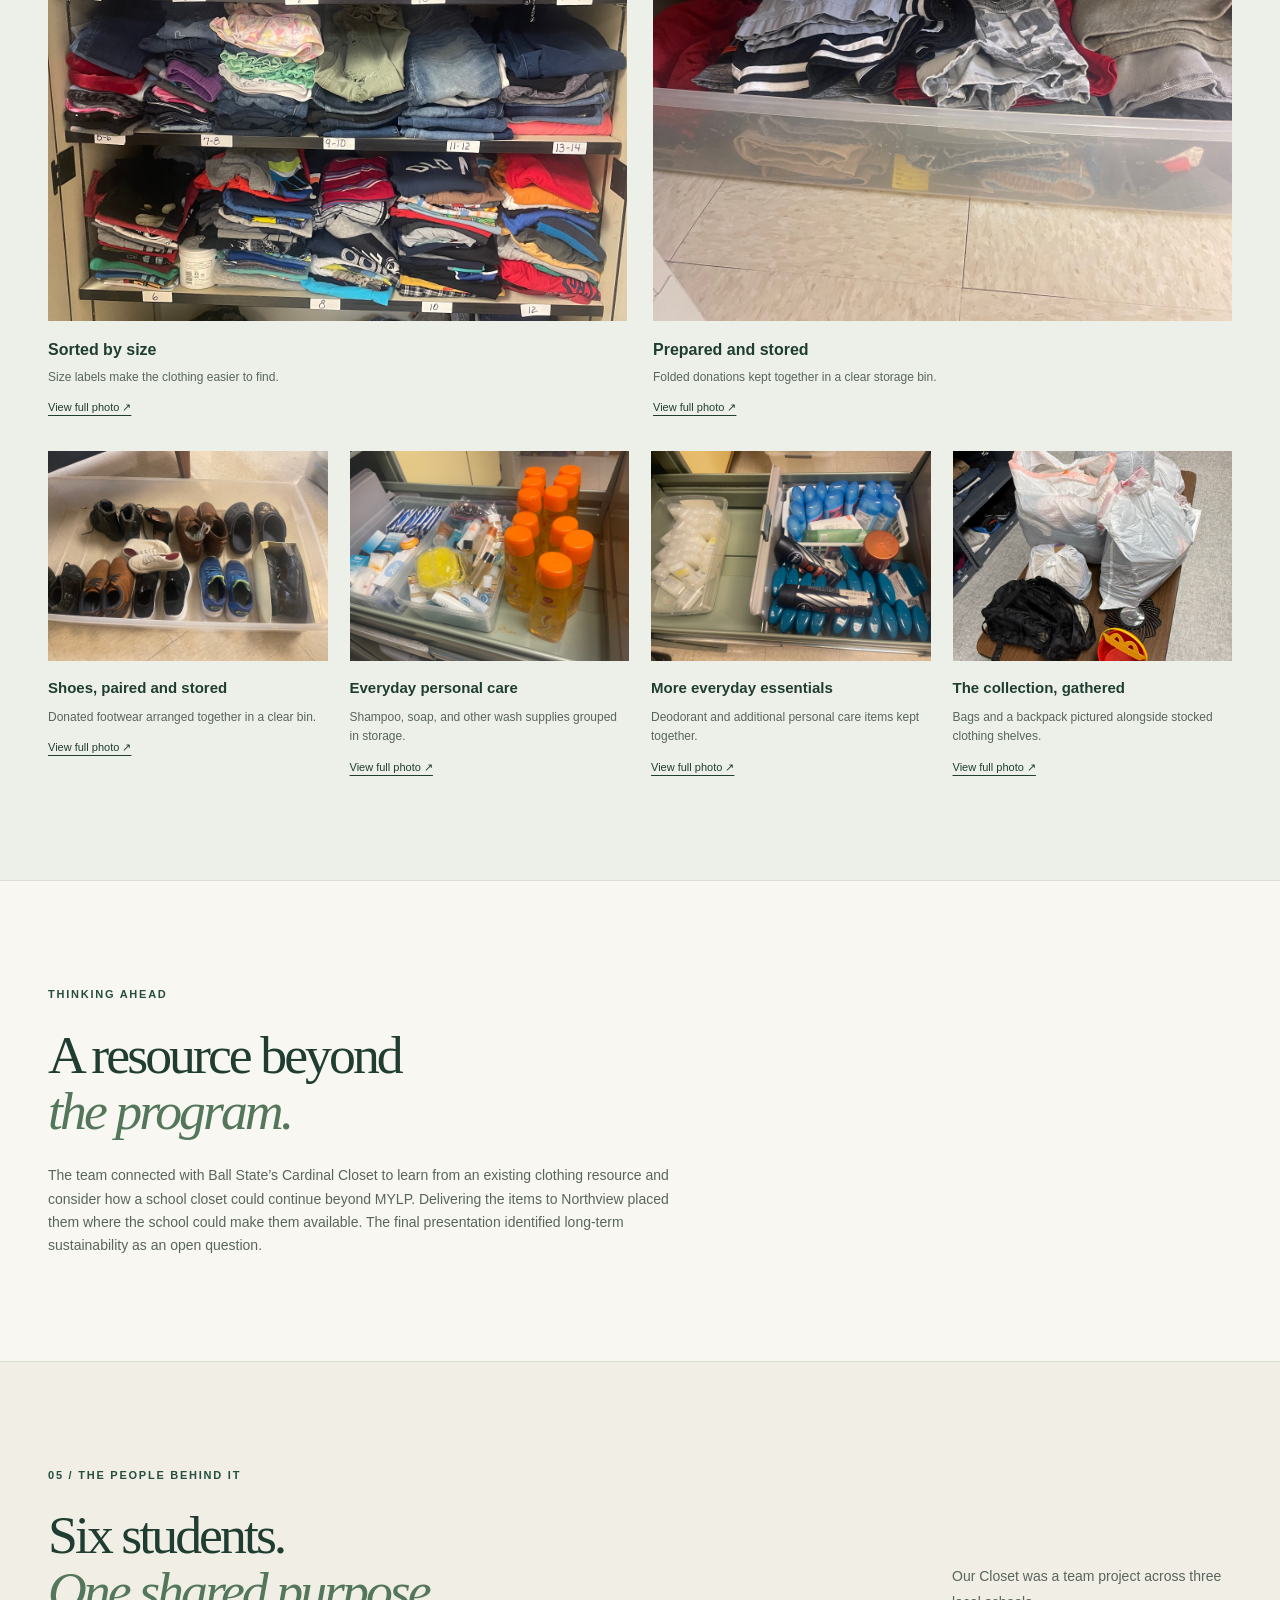
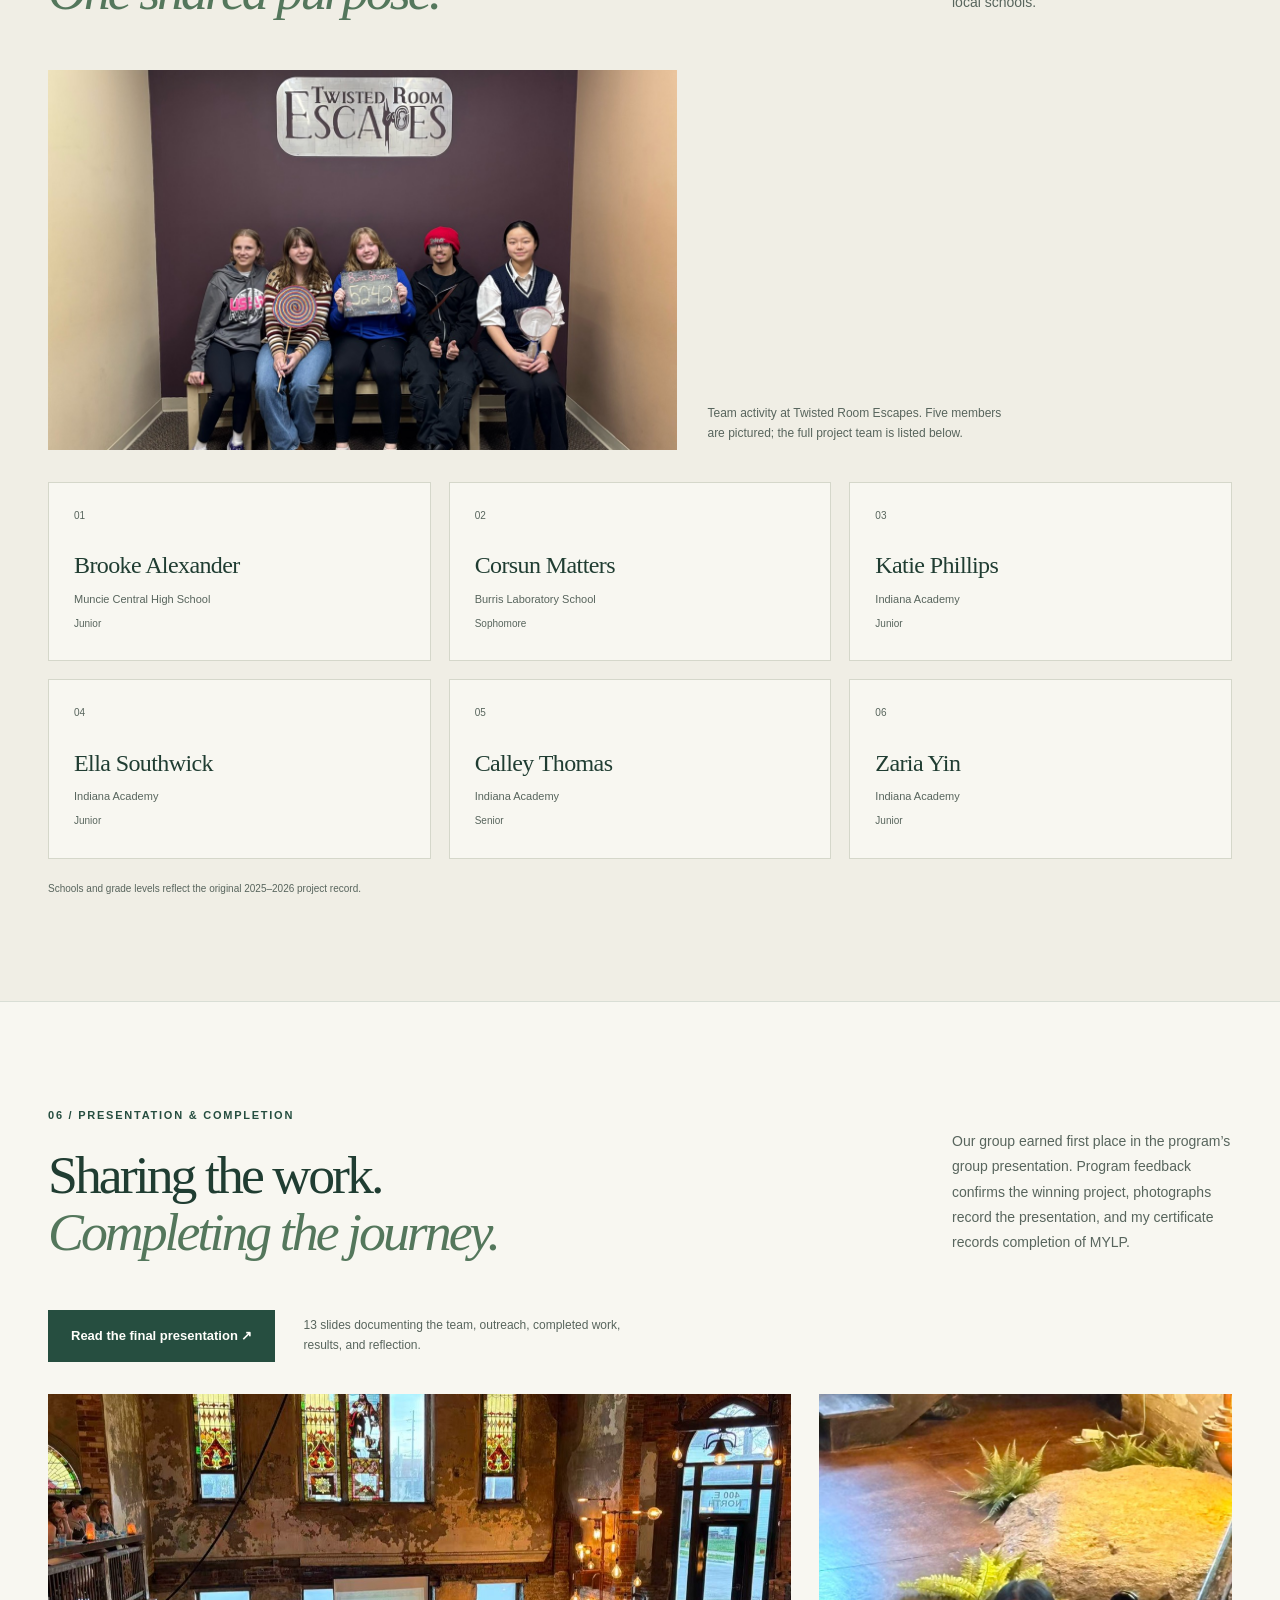
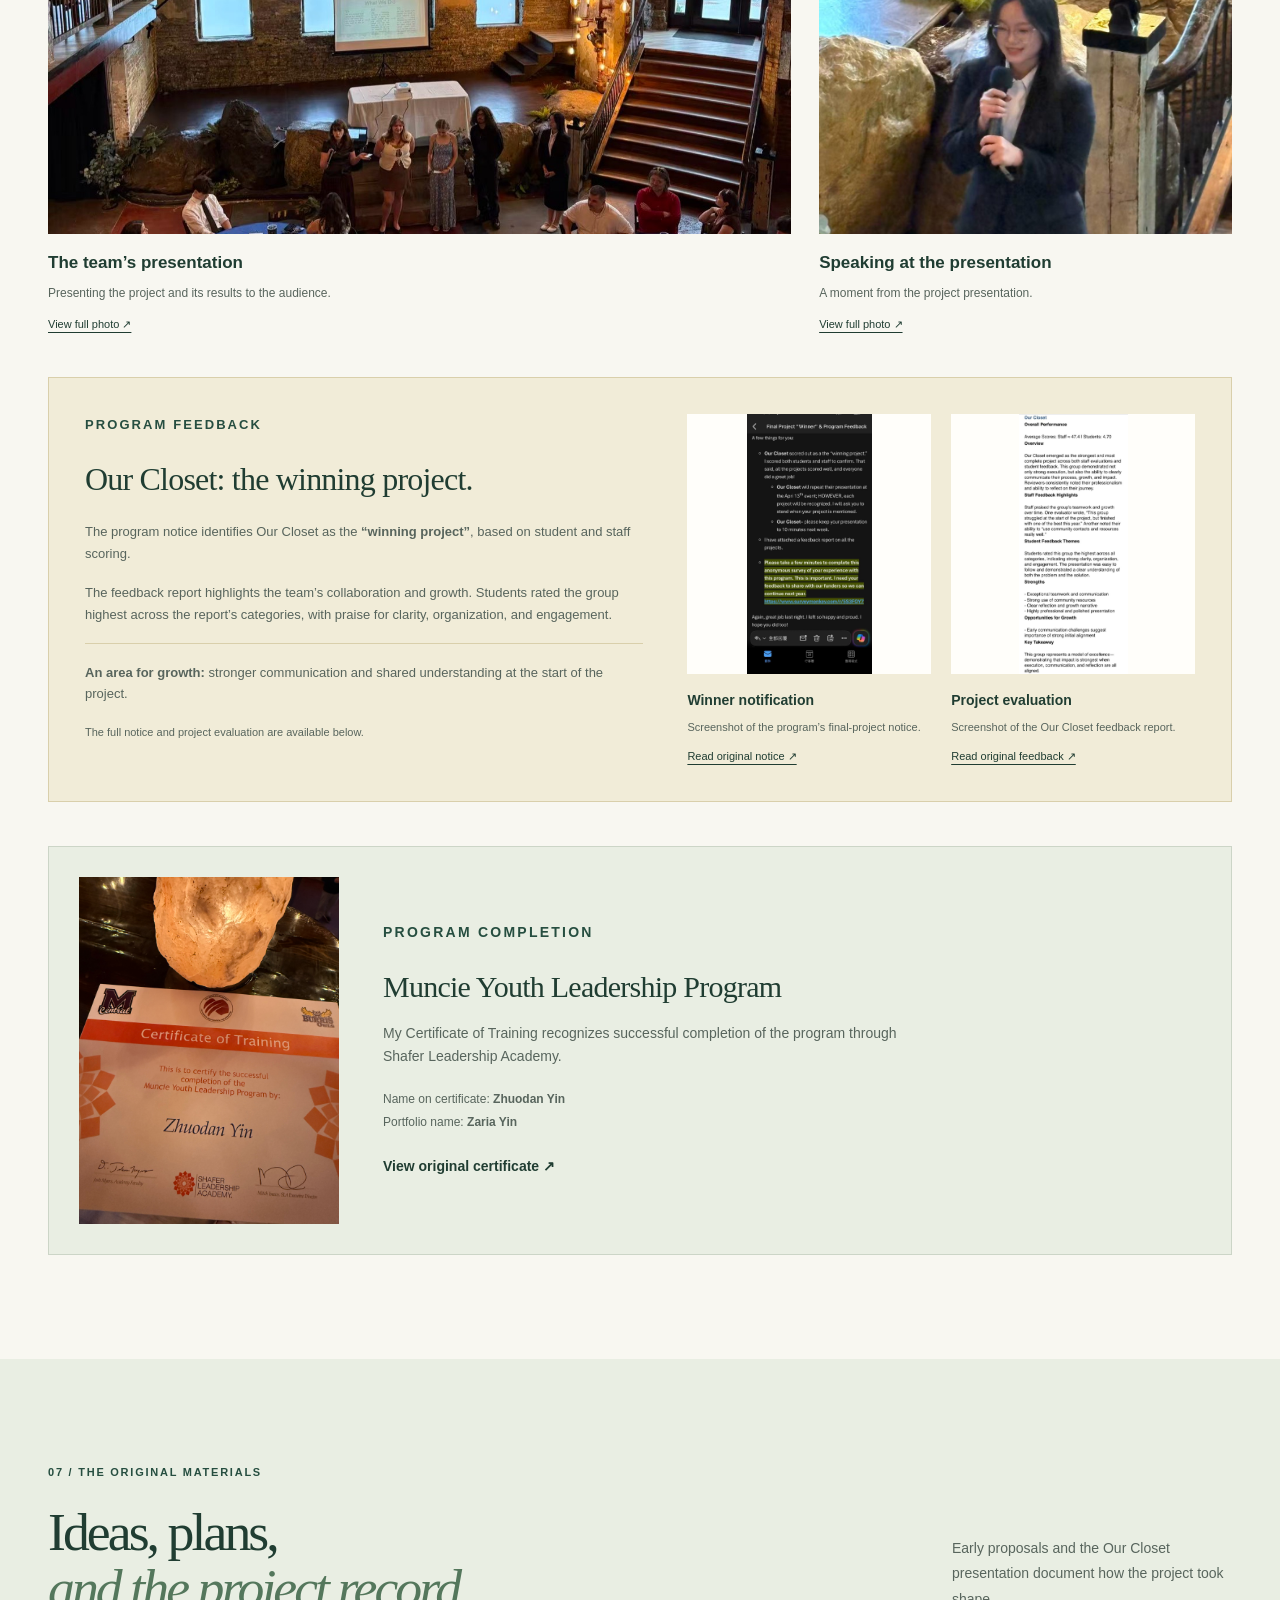
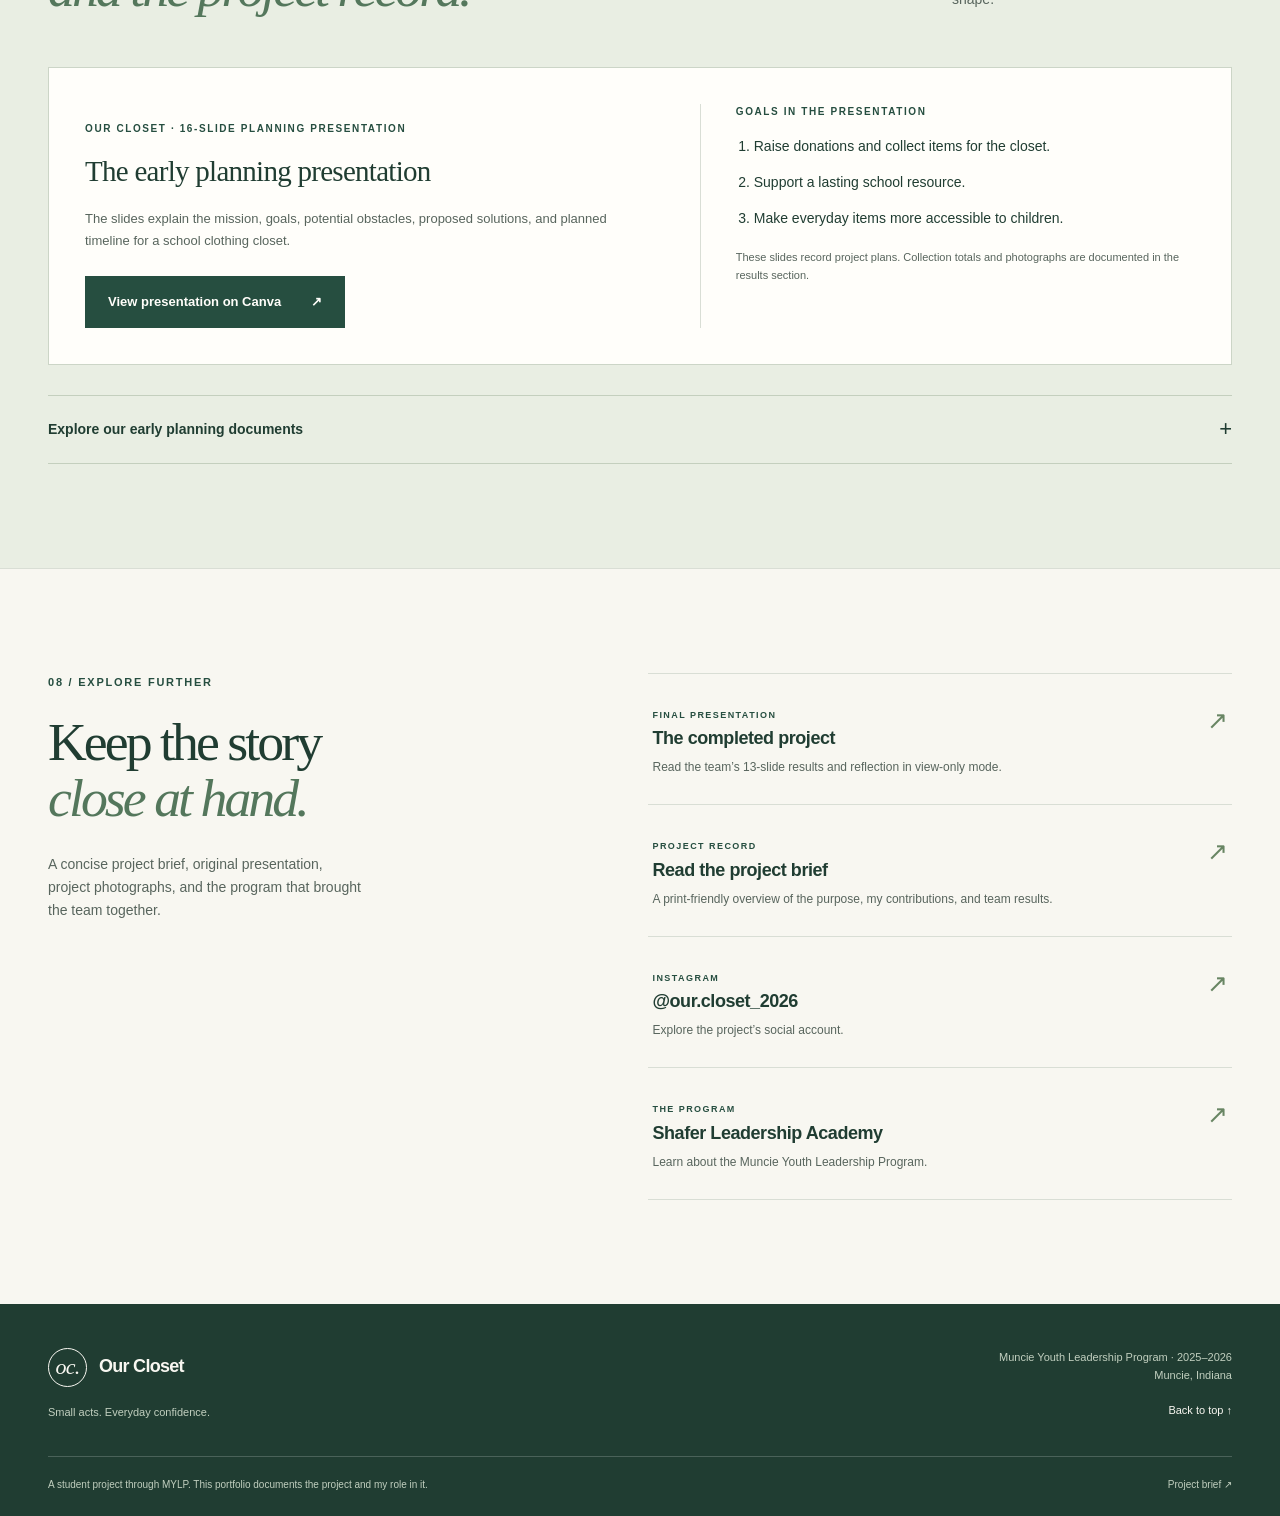
==== commit f3460adc: "Add outreach portfolio, final presentation, and winning project feedback" ====
--- a/index.html
+++ b/index.html
@@ -18,21 +18,21 @@
 
 <section class="mission-panel"><div class="container mission-inner"><p class="eyebrow">Our purpose</p><blockquote>Every child deserves to feel<br><em>confident and comfortable</em><br>at school.</blockquote><p>Our project’s mission: provide elementary students with adequate and appropriate clothing.</p></div></section>
 
-<section class="section container" id="contribution" aria-labelledby="contribution-title"><div class="section-heading"><div><p class="eyebrow">02 / My contribution · Zaria Yin</p><h2 id="contribution-title">My part in<br><em>a shared effort.</em></h2></div><p>My name is Zaria Yin. I helped run our social media, designed posters, and sorted donated items.</p></div><div class="learning-grid"><article><span class="learning-symbol" aria-hidden="true">↗</span><h3>Social media</h3><p>I helped run the project’s social media account as part of our community outreach.</p><a class="text-link" href="https://www.instagram.com/our.closet_2026" target="_blank" rel="noopener noreferrer">See the project account ↗</a></article><article><span class="learning-symbol" aria-hidden="true">✳</span><h3>Poster design</h3><p>I designed posters for the project, contributing to the materials we used to spread the word.</p></article><article><span class="learning-symbol" aria-hidden="true">↔</span><h3>Donation sorting</h3><p>I helped sort donated items, taking part in the practical preparation behind our collection.</p><a class="text-link" href="assets/donation-sorting.jpg" target="_blank" rel="noopener noreferrer">View the sorting session ↗</a></article></div><p class="contribution-note">These were my contributions within a six-person team. The collection, delivery, and first-place group presentation were shared team achievements.</p></section>
+<section class="section container" id="contribution" aria-labelledby="contribution-title"><div class="section-heading"><div><p class="eyebrow">02 / My contribution · Zaria Yin</p><h2 id="contribution-title">My part in<br><em>a shared effort.</em></h2></div><p>My name is Zaria Yin. I helped run our social media, designed posters, and sorted donated items.</p></div><div class="learning-grid"><article><span class="learning-symbol" aria-hidden="true">↗</span><h3>Social media</h3><p>I helped run the project’s social media account as part of our community outreach.</p><a class="text-link" href="https://www.instagram.com/our.closet_2026" target="_blank" rel="noopener noreferrer">See the project account ↗</a></article><article><span class="learning-symbol" aria-hidden="true">✳</span><h3>Poster design</h3><p>I designed posters for the project, contributing to the materials we used to spread the word.</p><a class="text-link" href="#outreach">Explore the outreach materials →</a></article><article><span class="learning-symbol" aria-hidden="true">↔</span><h3>Donation sorting</h3><p>I helped sort donated items, taking part in the practical preparation behind our collection.</p><a class="text-link" href="assets/donation-sorting.jpg" target="_blank" rel="noopener noreferrer">View the sorting session ↗</a></article></div><p class="contribution-note">These were my contributions within a six-person team. The collection, delivery, and first-place group presentation were shared team achievements.</p><div class="outreach-portfolio" id="outreach"><div class="evidence-heading"><p class="eyebrow">Outreach materials</p><h3>Giving the project a voice.</h3><p>Selected project posters and the social media record shown in our final presentation. These materials accompanied the outreach I helped with.</p></div><div class="outreach-gallery"><figure class="portfolio-figure"><a href="https://www.canva.com/design/DAHBieLJItc/PNbpJ7HWKl-4S0PMaMuVJw/view" target="_blank" rel="noopener noreferrer" aria-label="Open source: Collection poster"><img src="assets/poster-collection-preview.jpg" alt="Yellow Our Closet poster featuring clothing and the project Instagram account." width="384" height="510" loading="lazy" decoding="async"></a><figcaption><strong>Collection poster</strong><span>Preview of page 7 from the original poster collection.</span><a href="https://www.canva.com/design/DAHBieLJItc/PNbpJ7HWKl-4S0PMaMuVJw/view" target="_blank" rel="noopener noreferrer">View poster collection ↗</a></figcaption></figure><figure class="portfolio-figure"><a href="https://www.canva.com/design/DAHCMGw_d98/bLrzLS510viEVmZVNK3URg/view" target="_blank" rel="noopener noreferrer" aria-label="Open source: Donation request poster"><img src="assets/poster-request-preview.jpg" alt="Our Closet recruitment graphic asking for clothing, hygiene products, and school supplies." width="576" height="720" loading="lazy" decoding="async"></a><figcaption><strong>Donation request poster</strong><span>A project graphic explaining the types of donations requested.</span><a href="https://www.canva.com/design/DAHCMGw_d98/bLrzLS510viEVmZVNK3URg/view" target="_blank" rel="noopener noreferrer">View original on Canva ↗</a></figcaption></figure><article class="outreach-description"><p class="eyebrow">Poster design &amp; social media</p><h3>Making the request clear.</h3><p>The posters introduced Our Closet, named the items being collected, and directed readers to the project’s Instagram account.</p><p>I contributed through poster design and helping run that account. The final presentation brings these outreach materials together.</p><a class="text-link" href="https://www.canva.com/design/DAHEKISyIgo/CR_wtErylHi57obKRPinyQ/view" target="_blank" rel="noopener noreferrer">See slide 8 in the final presentation ↗</a></article></div><figure class="outreach-slide"><a href="https://www.canva.com/design/DAHEKISyIgo/CR_wtErylHi57obKRPinyQ/view" target="_blank" rel="noopener noreferrer" aria-label="Open final presentation containing social media and flyer examples"><img src="assets/outreach-slide-preview.jpg" alt="Slide 8 of the final presentation, titled Social Media and Flyers, showing the project’s social media page and two poster examples." width="908" height="510" loading="lazy" decoding="async"></a><figcaption><strong>Social media &amp; flyers</strong><span>Preview from slide 8 of the final presentation. Open the original deck to read the full record.</span><a href="https://www.canva.com/design/DAHEKISyIgo/CR_wtErylHi57obKRPinyQ/view" target="_blank" rel="noopener noreferrer">View final presentation ↗</a></figcaption></figure></div></section>
 
-<section class="process-section"><div class="section container" id="process" aria-labelledby="process-title"><div class="section-heading"><div><p class="eyebrow">03 / From idea to delivery</p><h2 id="process-title">Making it happen,<br><em>one step at a time.</em></h2></div><p>Community outreach, practical planning, and a team willing to do the work.</p></div><ol class="process-list"><li><span class="step-index" aria-hidden="true">01</span><h3>Find a school partner</h3><p>We contacted local schools and businesses and connected with Northview Elementary. Team members visited the school to understand the available space.</p><span class="step-skill">Listening &amp; outreach</span></li><li><span class="step-index" aria-hidden="true">02</span><h3>Bring the community in</h3><p>Flyers, Instagram posts, and signs around Ball State’s campus helped spread the word and invite donations from the Muncie community.</p><span class="step-skill">Communication</span></li><li><span class="step-index" aria-hidden="true">03</span><h3>Coordinate the details</h3><p>Team members divided the work: school visits, collection logistics, sorting, and purchasing supplies and detergent.</p><span class="step-skill">Teamwork &amp; planning</span></li><li><span class="step-index" aria-hidden="true">04</span><h3>Prepare each donation</h3><p>We sorted clothing by type and size and gathered shoes, toiletries, and school supplies so items could be organized for the school.</p><span class="step-skill">Care &amp; organization</span></li><li><span class="step-index" aria-hidden="true">05</span><h3>Deliver to Northview</h3><p>The collected items were transported to Northview Elementary and placed in the nurse’s office for students and families to access through the school.</p><span class="step-skill">Follow-through</span></li></ol></div></section>
+<section class="process-section"><div class="section container" id="process" aria-labelledby="process-title"><div class="section-heading"><div><p class="eyebrow">03 / From idea to delivery</p><h2 id="process-title">Making it happen,<br><em>one step at a time.</em></h2></div><p>Community outreach, practical planning, and a team willing to do the work.</p></div><ol class="process-list"><li><span class="step-index" aria-hidden="true">01</span><h3>Find a school partner</h3><p>We contacted local schools and businesses and connected with Northview Elementary. Team members visited the school to understand the available space.</p><span class="step-skill">Listening &amp; outreach</span></li><li><span class="step-index" aria-hidden="true">02</span><h3>Bring the community in</h3><p>Flyers, Instagram posts, and signs around Ball State’s campus helped spread the word and invite donations from the Muncie community.</p><span class="step-skill">Communication</span></li><li><span class="step-index" aria-hidden="true">03</span><h3>Coordinate the details</h3><p>Team members divided the work: school visits, collection logistics, sorting, and purchasing supplies and detergent.</p><span class="step-skill">Teamwork &amp; planning</span></li><li><span class="step-index" aria-hidden="true">04</span><h3>Prepare each donation</h3><p>We sorted clothing by type and size and gathered shoes, toiletries, and school supplies so items could be organized for the school.</p><span class="step-skill">Care &amp; organization</span></li><li><span class="step-index" aria-hidden="true">05</span><h3>Deliver to Northview</h3><p>The collected items were transported to Northview Elementary and placed in the nurse’s office for students and families to access through the school.</p><span class="step-skill">Follow-through</span></li></ol><details class="early-planning process-archive" id="delivery-record"><summary>See the sorting, packing, and school arrival record <span aria-hidden="true">+</span></summary><div class="early-planning-body"><p>Additional project photographs show donations being prepared and items gathered at the school. The final presentation records delivery to Northview Elementary’s nurse’s office.</p><div class="process-gallery"><figure class="portfolio-figure"><a href="assets/sorting-overview.jpg" target="_blank" rel="noopener noreferrer" aria-label="Open source: Sorting together"><img src="assets/sorting-overview.jpg" alt="Team members prepare donations around tables with clothing, storage bins, and bags." width="1280" height="960" loading="lazy" decoding="async"></a><figcaption><strong>Sorting together</strong><span>Clothing, shoes, bags, and storage containers gathered across the work space.</span><a href="assets/sorting-overview.jpg" target="_blank" rel="noopener noreferrer">Open original photo ↗</a></figcaption></figure><figure class="portfolio-figure"><a href="assets/packing-essentials.jpg" target="_blank" rel="noopener noreferrer" aria-label="Open source: Preparing the essentials"><img src="assets/packing-essentials.jpg" alt="A team member prepares donated items beside storage bins and boxes of personal care supplies." width="2880" height="3840" loading="lazy" decoding="async"></a><figcaption><strong>Preparing the essentials</strong><span>Personal care items and other donations being grouped into containers.</span><a href="assets/packing-essentials.jpg" target="_blank" rel="noopener noreferrer">Open original photo ↗</a></figcaption></figure><figure class="portfolio-figure"><a href="assets/school-storage-arrival.jpg" target="_blank" rel="noopener noreferrer" aria-label="Open source: Items gathered at the school"><img src="assets/school-storage-arrival.jpg" alt="Clothing in labeled fabric bins beside storage containers and a school nurse’s examination cot." width="1280" height="960" loading="lazy" decoding="async"></a><figcaption><strong>Items gathered at the school</strong><span>Clothing bins and storage containers pictured in the school nurse’s room.</span><a href="assets/school-storage-arrival.jpg" target="_blank" rel="noopener noreferrer">Open original photo ↗</a></figcaption></figure><figure class="portfolio-figure"><a href="assets/school-donation-bags.jpg" target="_blank" rel="noopener noreferrer" aria-label="Open source: More of the collection"><img src="assets/school-donation-bags.jpg" alt="Filled black and blue donation bags gathered beside a school bulletin board and a door." width="2880" height="3840" loading="lazy" decoding="async"></a><figcaption><strong>More of the collection</strong><span>Packed clothing bags pictured together at the school.</span><a href="assets/school-donation-bags.jpg" target="_blank" rel="noopener noreferrer">Open original photo ↗</a></figcaption></figure></div></div></details></div></section>
 
-<section class="results-section" id="impact" aria-labelledby="impact-title"><div class="container section"><div class="section-heading"><div><p class="eyebrow">04 / The results</p><h2 id="impact-title">A shared effort.<br><em>Tangible results.</em></h2></div><p>What we collected, where it went, and how the team’s work was recognized.</p></div><div class="results-layout"><article class="collection-card"><p class="eyebrow">Clothing &amp; everyday essentials</p><div class="collection-total">14 <span>bags</span><br>+ 8 <span>totes</span></div><p>Clothing, shoes, lunchboxes, and other donated essentials collected from the Muncie community and delivered to Northview.</p><div class="category-tags"><span>Clothing</span><span>Shoes</span><span>Lunchboxes</span><span>Personal care</span></div><p class="small-note">Toiletries included deodorant, shampoo, and soap. A separate item count was not recorded on the original website.</p></article><article class="supply-card"><div class="card-heading"><h3>Supplies, item by item.</h3><span class="total-chip">404 total</span></div><p class="card-intro">304 school supplies + 100 take-home bags.</p><table><caption class="sr-only">Reported school supply and take-home bag counts</caption><thead><tr><th scope="col">Item</th><th scope="col">Quantity</th></tr></thead><tbody><tr><th scope="row">Folders</th><td>120</td></tr><tr><th scope="row">Notebooks</th><td>24</td></tr><tr><th scope="row">Scissors</th><td>100</td></tr><tr><th scope="row">Glue sticks</th><td>60</td></tr><tr><th scope="row">Take-home bags</th><td>100</td></tr></tbody><tfoot><tr><th scope="row">Total items</th><td>404</td></tr></tfoot></table></article></div><div class="outcome-row"><article><span class="eyebrow">The destination</span><h3>Northview Elementary</h3><p>Items were placed in the nurse’s office, creating a school-based resource for everyday needs.</p></article><article><span class="eyebrow">Program recognition</span><h3>First-place group presentation</h3><p>Our group received the highest presentation score in the Muncie Youth Leadership Program 2025–2026.</p><a class="text-link" href="#presentation">See the presentation photographs →</a></article></div><p class="evidence-note">The collection figures describe materials collected. The original project record does not report the number of students served or subsequent distribution totals.</p><div class="photo-evidence" id="photos"><div class="evidence-heading"><p class="eyebrow">The project in photographs</p><h3>Organized for everyday access.</h3><p>Clothing arranged by size, paired shoes, and personal care items grouped in storage. Original photographs document the practical work behind the collection.</p></div><div class="evidence-gallery"><figure><a href="assets/organized-clothing.jpg" target="_blank" rel="noopener noreferrer" aria-label="Open full photograph of clothing organized by size"><img src="assets/organized-clothing.jpg" alt="Shelves stocked with folded shirts and trousers, with handwritten clothing-size labels along each shelf." width="2880" height="3840" loading="lazy" decoding="async"></a><figcaption><strong>Sorted by size</strong><span>Size labels make the clothing easier to find.</span><a href="assets/organized-clothing.jpg" target="_blank" rel="noopener noreferrer">View full photo ↗</a></figcaption></figure><figure><a href="assets/clothing-storage.jpg" target="_blank" rel="noopener noreferrer" aria-label="Open full photograph of folded clothing in storage"><img src="assets/clothing-storage.jpg" alt="Folded shorts and trousers arranged inside a clear storage bin beneath a shelf." width="1280" height="960" loading="lazy" decoding="async"></a><figcaption><strong>Prepared and stored</strong><span>Folded donations kept together in a clear storage bin.</span><a href="assets/clothing-storage.jpg" target="_blank" rel="noopener noreferrer">View full photo ↗</a></figcaption></figure></div><div class="essentials-gallery"><figure><a href="assets/donated-shoes.jpg" target="_blank" rel="noopener noreferrer" aria-label="Open full photograph: Shoes, paired and stored"><img src="assets/donated-shoes.jpg" alt="Pairs of boots, sneakers, and other donated shoes arranged in a clear storage bin." width="1280" height="960" loading="lazy" decoding="async"></a><figcaption><strong>Shoes, paired and stored</strong><span>Donated footwear arranged together in a clear bin.</span><a href="assets/donated-shoes.jpg" target="_blank" rel="noopener noreferrer">View full photo ↗</a></figcaption></figure><figure><a href="assets/personal-care.jpg" target="_blank" rel="noopener noreferrer" aria-label="Open full photograph: Everyday personal care"><img src="assets/personal-care.jpg" alt="Shampoo bottles beside trays of soap and assorted personal care supplies." width="1280" height="960" loading="lazy" decoding="async"></a><figcaption><strong>Everyday personal care</strong><span>Shampoo, soap, and other wash supplies grouped in storage.</span><a href="assets/personal-care.jpg" target="_blank" rel="noopener noreferrer">View full photo ↗</a></figcaption></figure><figure><a href="assets/deodorant-storage.jpg" target="_blank" rel="noopener noreferrer" aria-label="Open full photograph: More everyday essentials"><img src="assets/deodorant-storage.jpg" alt="A basket filled with deodorant containers beside a tray of smaller personal care items." width="1280" height="960" loading="lazy" decoding="async"></a><figcaption><strong>More everyday essentials</strong><span>Deodorant and additional personal care items kept together.</span><a href="assets/deodorant-storage.jpg" target="_blank" rel="noopener noreferrer">View full photo ↗</a></figcaption></figure><figure><a href="assets/donation-bags.jpg" target="_blank" rel="noopener noreferrer" aria-label="Open full photograph: The collection, gathered"><img src="assets/donation-bags.jpg" alt="Several filled donation bags and a backpack on a table, with shelves of folded clothing behind them." width="2880" height="3840" loading="lazy" decoding="async"></a><figcaption><strong>The collection, gathered</strong><span>Bags and a backpack pictured alongside stocked clothing shelves.</span><a href="assets/donation-bags.jpg" target="_blank" rel="noopener noreferrer">View full photo ↗</a></figcaption></figure></div></div></div></section>
+<section class="results-section" id="impact" aria-labelledby="impact-title"><div class="container section"><div class="section-heading"><div><p class="eyebrow">04 / The results</p><h2 id="impact-title">A shared effort.<br><em>Tangible results.</em></h2></div><p>What we collected, where it went, and how the team’s work was recognized.</p></div><div class="results-layout"><article class="collection-card"><p class="eyebrow">Clothing &amp; everyday essentials</p><div class="collection-total">14 <span>bags</span><br>+ 8 <span>totes</span></div><p>Clothing, shoes, lunchboxes, and other donated essentials collected from the Muncie community and delivered to Northview.</p><div class="category-tags"><span>Clothing</span><span>Shoes</span><span>Lunchboxes</span><span>Personal care</span></div><p class="small-note">Toiletries included deodorant, shampoo, and soap. A separate item count was not recorded on the original website.</p></article><article class="supply-card"><div class="card-heading"><h3>Supplies, item by item.</h3><span class="total-chip">404 total</span></div><p class="card-intro">304 school supplies + 100 take-home bags.</p><table><caption class="sr-only">Reported school supply and take-home bag counts</caption><thead><tr><th scope="col">Item</th><th scope="col">Quantity</th></tr></thead><tbody><tr><th scope="row">Folders</th><td>120</td></tr><tr><th scope="row">Notebooks</th><td>24</td></tr><tr><th scope="row">Scissors</th><td>100</td></tr><tr><th scope="row">Glue sticks</th><td>60</td></tr><tr><th scope="row">Take-home bags</th><td>100</td></tr></tbody><tfoot><tr><th scope="row">Total items</th><td>404</td></tr></tfoot></table></article></div><div class="outcome-row"><article><span class="eyebrow">The destination</span><h3>Northview Elementary</h3><p>Items were placed in the nurse’s office, creating a school-based resource for everyday needs.</p></article><article><span class="eyebrow">Program recognition</span><h3>First-place group presentation</h3><p>Our group received the highest presentation score in the Muncie Youth Leadership Program 2025–2026.</p><a class="text-link" href="#feedback">Read the program feedback →</a></article></div><p class="evidence-note">The collection figures describe materials collected. The original project record does not report the number of students served or subsequent distribution totals.</p><div class="photo-evidence" id="photos"><div class="evidence-heading"><p class="eyebrow">The project in photographs</p><h3>Organized for everyday access.</h3><p>Clothing arranged by size, paired shoes, and personal care items grouped in storage. Original photographs document the practical work behind the collection.</p></div><div class="evidence-gallery"><figure><a href="assets/organized-clothing.jpg" target="_blank" rel="noopener noreferrer" aria-label="Open full photograph of clothing organized by size"><img src="assets/organized-clothing.jpg" alt="Shelves stocked with folded shirts and trousers, with handwritten clothing-size labels along each shelf." width="2880" height="3840" loading="lazy" decoding="async"></a><figcaption><strong>Sorted by size</strong><span>Size labels make the clothing easier to find.</span><a href="assets/organized-clothing.jpg" target="_blank" rel="noopener noreferrer">View full photo ↗</a></figcaption></figure><figure><a href="assets/clothing-storage.jpg" target="_blank" rel="noopener noreferrer" aria-label="Open full photograph of folded clothing in storage"><img src="assets/clothing-storage.jpg" alt="Folded shorts and trousers arranged inside a clear storage bin beneath a shelf." width="1280" height="960" loading="lazy" decoding="async"></a><figcaption><strong>Prepared and stored</strong><span>Folded donations kept together in a clear storage bin.</span><a href="assets/clothing-storage.jpg" target="_blank" rel="noopener noreferrer">View full photo ↗</a></figcaption></figure></div><div class="essentials-gallery"><figure><a href="assets/donated-shoes.jpg" target="_blank" rel="noopener noreferrer" aria-label="Open full photograph: Shoes, paired and stored"><img src="assets/donated-shoes.jpg" alt="Pairs of boots, sneakers, and other donated shoes arranged in a clear storage bin." width="1280" height="960" loading="lazy" decoding="async"></a><figcaption><strong>Shoes, paired and stored</strong><span>Donated footwear arranged together in a clear bin.</span><a href="assets/donated-shoes.jpg" target="_blank" rel="noopener noreferrer">View full photo ↗</a></figcaption></figure><figure><a href="assets/personal-care.jpg" target="_blank" rel="noopener noreferrer" aria-label="Open full photograph: Everyday personal care"><img src="assets/personal-care.jpg" alt="Shampoo bottles beside trays of soap and assorted personal care supplies." width="1280" height="960" loading="lazy" decoding="async"></a><figcaption><strong>Everyday personal care</strong><span>Shampoo, soap, and other wash supplies grouped in storage.</span><a href="assets/personal-care.jpg" target="_blank" rel="noopener noreferrer">View full photo ↗</a></figcaption></figure><figure><a href="assets/deodorant-storage.jpg" target="_blank" rel="noopener noreferrer" aria-label="Open full photograph: More everyday essentials"><img src="assets/deodorant-storage.jpg" alt="A basket filled with deodorant containers beside a tray of smaller personal care items." width="1280" height="960" loading="lazy" decoding="async"></a><figcaption><strong>More everyday essentials</strong><span>Deodorant and additional personal care items kept together.</span><a href="assets/deodorant-storage.jpg" target="_blank" rel="noopener noreferrer">View full photo ↗</a></figcaption></figure><figure><a href="assets/donation-bags.jpg" target="_blank" rel="noopener noreferrer" aria-label="Open full photograph: The collection, gathered"><img src="assets/donation-bags.jpg" alt="Several filled donation bags and a backpack on a table, with shelves of folded clothing behind them." width="2880" height="3840" loading="lazy" decoding="async"></a><figcaption><strong>The collection, gathered</strong><span>Bags and a backpack pictured alongside stocked clothing shelves.</span><a href="assets/donation-bags.jpg" target="_blank" rel="noopener noreferrer">View full photo ↗</a></figcaption></figure></div></div></div></section>
 
-<section class="section container continuation"><p class="eyebrow">Thinking ahead</p><h2>A resource beyond<br><em>the program.</em></h2><p>The team connected with Ball State’s Cardinal Closet to learn from an existing clothing resource and consider how a school closet could continue beyond MYLP. Delivering the items to Northview placed them where the school could make them available.</p></section>
+<section class="section container continuation"><p class="eyebrow">Thinking ahead</p><h2>A resource beyond<br><em>the program.</em></h2><p>The team connected with Ball State’s Cardinal Closet to learn from an existing clothing resource and consider how a school closet could continue beyond MYLP. Delivering the items to Northview placed them where the school could make them available. The final presentation identified long-term sustainability as an open question.</p></section>
 
 <section class="team-section" id="team" aria-labelledby="team-title"><div class="container section"><div class="section-heading"><div><p class="eyebrow">05 / The people behind it</p><h2 id="team-title">Six students.<br><em>One shared purpose.</em></h2></div><p>Our Closet was a team project across three local schools.</p></div><figure class="team-activity-photo"><img src="assets/team-activity.jpg" alt="Five team members seated together at Twisted Room Escapes during a team activity." width="1280" height="960" loading="lazy" decoding="async"><figcaption>Team activity at Twisted Room Escapes. Five members are pictured; the full project team is listed below.</figcaption></figure><ul class="team-grid"><li><span class="member-number" aria-hidden="true">01</span><h3>Brooke Alexander</h3><p>Muncie Central High School</p><span>Junior</span></li><li><span class="member-number" aria-hidden="true">02</span><h3>Corsun Matters</h3><p>Burris Laboratory School</p><span>Sophomore</span></li><li><span class="member-number" aria-hidden="true">03</span><h3>Katie Phillips</h3><p>Indiana Academy</p><span>Junior</span></li><li><span class="member-number" aria-hidden="true">04</span><h3>Ella Southwick</h3><p>Indiana Academy</p><span>Junior</span></li><li><span class="member-number" aria-hidden="true">05</span><h3>Calley Thomas</h3><p>Indiana Academy</p><span>Senior</span></li><li><span class="member-number" aria-hidden="true">06</span><h3>Zaria Yin</h3><p>Indiana Academy</p><span>Junior</span></li></ul><p class="small-note">Schools and grade levels reflect the original 2025–2026 project record.</p></div></section>
 
-<section class="section container recognition-section" id="presentation" aria-labelledby="presentation-title"><div class="section-heading"><div><p class="eyebrow">06 / Presentation &amp; completion</p><h2 id="presentation-title">Sharing the work.<br><em>Completing the journey.</em></h2></div><p>Our group earned first place in the program’s group presentation. Photographs record the presentation, and my certificate records completion of MYLP.</p></div><div class="presentation-photos"><figure><a href="assets/group-presentation.jpg" target="_blank" rel="noopener noreferrer" aria-label="Open full photograph: The team’s presentation"><img src="assets/group-presentation.jpg" alt="Team members stand beside a projected slide titled What We Did while presenting to an audience." width="1280" height="959" loading="lazy" decoding="async"></a><figcaption><strong>The team’s presentation</strong><span>Presenting the project and its results to the audience.</span><a href="assets/group-presentation.jpg" target="_blank" rel="noopener noreferrer">View full photo ↗</a></figcaption></figure><figure><a href="assets/presentation-speaking.jpg" target="_blank" rel="noopener noreferrer" aria-label="Open full photograph: Speaking at the presentation"><img src="assets/presentation-speaking.jpg" alt="A speaker holds a microphone during the project presentation." width="959" height="1280" loading="lazy" decoding="async"></a><figcaption><strong>Speaking at the presentation</strong><span>A moment from the project presentation.</span><a href="assets/presentation-speaking.jpg" target="_blank" rel="noopener noreferrer">View full photo ↗</a></figcaption></figure></div><article class="certificate-record"><a class="certificate-image" href="assets/program-certificate.jpg" target="_blank" rel="noopener noreferrer" aria-label="View original Muncie Youth Leadership Program completion certificate"><img src="assets/program-certificate.jpg" alt="Shafer Leadership Academy Certificate of Training certifying Zhuodan Yin’s successful completion of the Muncie Youth Leadership Program." width="2880" height="3840" loading="lazy" decoding="async"></a><div><p class="eyebrow">Program completion</p><h3>Muncie Youth Leadership Program</h3><p>My Certificate of Training recognizes successful completion of the program through Shafer Leadership Academy.</p><p class="certificate-name">Name on certificate: <strong>Zhuodan Yin</strong><br>Portfolio name: <strong>Zaria Yin</strong></p><a class="text-link" href="assets/program-certificate.jpg" target="_blank" rel="noopener noreferrer">View original certificate ↗</a></div></article></section>
+<section class="section container recognition-section" id="presentation" aria-labelledby="presentation-title"><div class="section-heading"><div><p class="eyebrow">06 / Presentation &amp; completion</p><h2 id="presentation-title">Sharing the work.<br><em>Completing the journey.</em></h2></div><p>Our group earned first place in the program’s group presentation. Program feedback confirms the winning project, photographs record the presentation, and my certificate records completion of MYLP.</p></div><div class="presentation-deck-link"><a class="button primary" href="https://www.canva.com/design/DAHEKISyIgo/CR_wtErylHi57obKRPinyQ/view" target="_blank" rel="noopener noreferrer">Read the final presentation ↗</a><p>13 slides documenting the team, outreach, completed work, results, and reflection.</p></div><div class="presentation-photos"><figure><a href="assets/group-presentation.jpg" target="_blank" rel="noopener noreferrer" aria-label="Open full photograph: The team’s presentation"><img src="assets/group-presentation.jpg" alt="Team members stand beside a projected slide titled What We Did while presenting to an audience." width="1280" height="959" loading="lazy" decoding="async"></a><figcaption><strong>The team’s presentation</strong><span>Presenting the project and its results to the audience.</span><a href="assets/group-presentation.jpg" target="_blank" rel="noopener noreferrer">View full photo ↗</a></figcaption></figure><figure><a href="assets/presentation-speaking.jpg" target="_blank" rel="noopener noreferrer" aria-label="Open full photograph: Speaking at the presentation"><img src="assets/presentation-speaking.jpg" alt="A speaker holds a microphone during the project presentation." width="959" height="1280" loading="lazy" decoding="async"></a><figcaption><strong>Speaking at the presentation</strong><span>A moment from the project presentation.</span><a href="assets/presentation-speaking.jpg" target="_blank" rel="noopener noreferrer">View full photo ↗</a></figcaption></figure></div><article class="feedback-record" id="feedback"><div class="feedback-copy"><p class="eyebrow">Program feedback</p><h3>Our Closet: the winning project.</h3><p>The program notice identifies Our Closet as the <strong>“winning project”</strong>, based on student and staff scoring.</p><p>The feedback report highlights the team’s collaboration and growth. Students rated the group highest across the report’s categories, with praise for clarity, organization, and engagement.</p><p class="feedback-growth"><strong>An area for growth:</strong> stronger communication and shared understanding at the start of the project.</p><p class="small-note">The full notice and project evaluation are available below.</p></div><div class="recognition-files"><figure class="portfolio-figure"><a href="assets/winning-project-notice.jpg" target="_blank" rel="noopener noreferrer" aria-label="Open source: Winner notification"><img src="assets/winning-project-notice.jpg" alt="Screenshot of a program notice identifying Our Closet as the winning project, confirmed through staff and student scoring." width="615" height="1280" loading="lazy" decoding="async"></a><figcaption><strong>Winner notification</strong><span>Screenshot of the program’s final-project notice.</span><a href="assets/winning-project-notice.jpg" target="_blank" rel="noopener noreferrer">Read original notice ↗</a></figcaption></figure><figure class="portfolio-figure"><a href="assets/program-feedback.jpg" target="_blank" rel="noopener noreferrer" aria-label="Open source: Project evaluation"><img src="assets/program-feedback.jpg" alt="Our Closet feedback report discussing overall performance, staff and student feedback, strengths, and opportunities for growth." width="537" height="1280" loading="lazy" decoding="async"></a><figcaption><strong>Project evaluation</strong><span>Screenshot of the Our Closet feedback report.</span><a href="assets/program-feedback.jpg" target="_blank" rel="noopener noreferrer">Read original feedback ↗</a></figcaption></figure></div></article><article class="certificate-record"><a class="certificate-image" href="assets/program-certificate.jpg" target="_blank" rel="noopener noreferrer" aria-label="View original Muncie Youth Leadership Program completion certificate"><img src="assets/program-certificate.jpg" alt="Shafer Leadership Academy Certificate of Training certifying Zhuodan Yin’s successful completion of the Muncie Youth Leadership Program." width="2880" height="3840" loading="lazy" decoding="async"></a><div><p class="eyebrow">Program completion</p><h3>Muncie Youth Leadership Program</h3><p>My Certificate of Training recognizes successful completion of the program through Shafer Leadership Academy.</p><p class="certificate-name">Name on certificate: <strong>Zhuodan Yin</strong><br>Portfolio name: <strong>Zaria Yin</strong></p><a class="text-link" href="assets/program-certificate.jpg" target="_blank" rel="noopener noreferrer">View original certificate ↗</a></div></article></section>
 
-<section class="planning-section" id="planning" aria-labelledby="planning-title"><div class="container section"><div class="section-heading"><div><p class="eyebrow">07 / The original materials</p><h2 id="planning-title">Ideas, plans,<br><em>and the project record.</em></h2></div><p>Early proposals and the Our Closet presentation document how the project took shape.</p></div><article class="presentation-record"><div><p class="eyebrow">Our Closet · 16-slide presentation</p><h3>The team’s original presentation</h3><p>The slides explain the mission, goals, potential obstacles, proposed solutions, and planned timeline for a school clothing closet.</p><a class="button primary" href="https://www.canva.com/design/DAG46skRcU0/0bIpbVwZAxc81pQ6y9BVXQ/view" target="_blank" rel="noopener noreferrer">View presentation on Canva <span aria-hidden="true">↗</span></a></div><div class="presentation-goals"><span class="eyebrow">Goals in the presentation</span><ol><li>Raise donations and collect items for the closet.</li><li>Support a lasting school resource.</li><li>Make everyday items more accessible to children.</li></ol><p>These slides record project plans. Collection totals and photographs are documented in the results section.</p></div></article><details class="early-planning"><summary>Explore our early planning documents <span aria-hidden="true">+</span></summary><div class="early-planning-body"><p>Before settling on Our Closet, our group explored ideas around food access, children’s support, and transportation. These photographed drafts preserve that early discussion, including a proposal titled <em>Project Forward Food</em>.</p><p class="small-note">The drafts describe early ideas and proposed activities. Our Closet’s completed work and collection totals appear in the results section.</p><div class="planning-gallery"><figure><a href="assets/early-why-statement.jpg" target="_blank" rel="noopener noreferrer" aria-label="Open original early purpose statements"><img src="assets/early-why-statement.jpg" alt="Handwritten Shafer worksheet exploring children’s support and community transportation." width="2880" height="3840" loading="lazy" decoding="async"></a><figcaption><strong>Early purpose statements</strong><a href="assets/early-why-statement.jpg" target="_blank" rel="noopener noreferrer">Open original photo ↗</a></figcaption></figure><figure><a href="assets/early-food-proposal-1.jpg" target="_blank" rel="noopener noreferrer" aria-label="Open original food-access proposal · 1"><img src="assets/early-food-proposal-1.jpg" alt="Early Project Forward Food proposal pages covering the problem, mission, and goals." width="2880" height="3840" loading="lazy" decoding="async"></a><figcaption><strong>Food-access proposal · 1</strong><a href="assets/early-food-proposal-1.jpg" target="_blank" rel="noopener noreferrer">Open original photo ↗</a></figcaption></figure><figure><a href="assets/early-food-proposal-2.jpg" target="_blank" rel="noopener noreferrer" aria-label="Open original food-access proposal · 2"><img src="assets/early-food-proposal-2.jpg" alt="Early proposal pages covering outreach, resources, obstacles, and a proposed timeline." width="2880" height="3840" loading="lazy" decoding="async"></a><figcaption><strong>Food-access proposal · 2</strong><a href="assets/early-food-proposal-2.jpg" target="_blank" rel="noopener noreferrer">Open original photo ↗</a></figcaption></figure><figure><a href="assets/early-food-proposal-3.jpg" target="_blank" rel="noopener noreferrer" aria-label="Open original food-access proposal · 3"><img src="assets/early-food-proposal-3.jpg" alt="Early proposal pages showing the remaining proposed timeline and references." width="2880" height="3840" loading="lazy" decoding="async"></a><figcaption><strong>Food-access proposal · 3</strong><a href="assets/early-food-proposal-3.jpg" target="_blank" rel="noopener noreferrer">Open original photo ↗</a></figcaption></figure></div></div></details></div></section>
+<section class="planning-section" id="planning" aria-labelledby="planning-title"><div class="container section"><div class="section-heading"><div><p class="eyebrow">07 / The original materials</p><h2 id="planning-title">Ideas, plans,<br><em>and the project record.</em></h2></div><p>Early proposals and the Our Closet presentation document how the project took shape.</p></div><article class="presentation-record"><div><p class="eyebrow">Our Closet · 16-slide planning presentation</p><h3>The early planning presentation</h3><p>The slides explain the mission, goals, potential obstacles, proposed solutions, and planned timeline for a school clothing closet.</p><a class="button primary" href="https://www.canva.com/design/DAG46skRcU0/0bIpbVwZAxc81pQ6y9BVXQ/view" target="_blank" rel="noopener noreferrer">View presentation on Canva <span aria-hidden="true">↗</span></a></div><div class="presentation-goals"><span class="eyebrow">Goals in the presentation</span><ol><li>Raise donations and collect items for the closet.</li><li>Support a lasting school resource.</li><li>Make everyday items more accessible to children.</li></ol><p>These slides record project plans. Collection totals and photographs are documented in the results section.</p></div></article><details class="early-planning"><summary>Explore our early planning documents <span aria-hidden="true">+</span></summary><div class="early-planning-body"><p>Before settling on Our Closet, our group explored ideas around food access, children’s support, and transportation. These photographed drafts preserve that early discussion, including a proposal titled <em>Project Forward Food</em>.</p><p class="small-note">The drafts describe early ideas and proposed activities. Our Closet’s completed work and collection totals appear in the results section.</p><div class="planning-gallery"><figure><a href="assets/early-why-statement.jpg" target="_blank" rel="noopener noreferrer" aria-label="Open original early purpose statements"><img src="assets/early-why-statement.jpg" alt="Handwritten Shafer worksheet exploring children’s support and community transportation." width="2880" height="3840" loading="lazy" decoding="async"></a><figcaption><strong>Early purpose statements</strong><a href="assets/early-why-statement.jpg" target="_blank" rel="noopener noreferrer">Open original photo ↗</a></figcaption></figure><figure><a href="assets/early-food-proposal-1.jpg" target="_blank" rel="noopener noreferrer" aria-label="Open original food-access proposal · 1"><img src="assets/early-food-proposal-1.jpg" alt="Early Project Forward Food proposal pages covering the problem, mission, and goals." width="2880" height="3840" loading="lazy" decoding="async"></a><figcaption><strong>Food-access proposal · 1</strong><a href="assets/early-food-proposal-1.jpg" target="_blank" rel="noopener noreferrer">Open original photo ↗</a></figcaption></figure><figure><a href="assets/early-food-proposal-2.jpg" target="_blank" rel="noopener noreferrer" aria-label="Open original food-access proposal · 2"><img src="assets/early-food-proposal-2.jpg" alt="Early proposal pages covering outreach, resources, obstacles, and a proposed timeline." width="2880" height="3840" loading="lazy" decoding="async"></a><figcaption><strong>Food-access proposal · 2</strong><a href="assets/early-food-proposal-2.jpg" target="_blank" rel="noopener noreferrer">Open original photo ↗</a></figcaption></figure><figure><a href="assets/early-food-proposal-3.jpg" target="_blank" rel="noopener noreferrer" aria-label="Open original food-access proposal · 3"><img src="assets/early-food-proposal-3.jpg" alt="Early proposal pages showing the remaining proposed timeline and references." width="2880" height="3840" loading="lazy" decoding="async"></a><figcaption><strong>Food-access proposal · 3</strong><a href="assets/early-food-proposal-3.jpg" target="_blank" rel="noopener noreferrer">Open original photo ↗</a></figcaption></figure></div></div></details></div></section>
 
-<section class="section container resources-section" id="resources" aria-labelledby="resources-title"><div><p class="eyebrow">08 / Explore further</p><h2 id="resources-title">Keep the story<br><em>close at hand.</em></h2><p class="resource-intro">A concise project brief, original presentation, project photographs, and the program that brought the team together.</p></div><div class="resource-list"><a href="https://www.canva.com/design/DAG46skRcU0/0bIpbVwZAxc81pQ6y9BVXQ/view" target="_blank" rel="noopener noreferrer"><div><span class="eyebrow">Original presentation</span><h3>Our Closet on Canva</h3><p>Read the team’s 16-slide presentation in view-only mode.</p></div><span aria-hidden="true">↗</span></a><a href="project-summary.html"><div><span class="eyebrow">Project record</span><h3>Read the project brief</h3><p>A print-friendly overview of the purpose, my contributions, and team results.</p></div><span aria-hidden="true">↗</span></a><a href="https://www.instagram.com/our.closet_2026" target="_blank" rel="noopener noreferrer"><div><span class="eyebrow">Instagram</span><h3>@our.closet_2026</h3><p>Explore the project’s social account.</p></div><span aria-hidden="true">↗</span></a><a href="https://www.shaferleadership.com/muncie-youth/" target="_blank" rel="noopener noreferrer"><div><span class="eyebrow">The program</span><h3>Shafer Leadership Academy</h3><p>Learn about the Muncie Youth Leadership Program.</p></div><span aria-hidden="true">↗</span></a></div></section>
+<section class="section container resources-section" id="resources" aria-labelledby="resources-title"><div><p class="eyebrow">08 / Explore further</p><h2 id="resources-title">Keep the story<br><em>close at hand.</em></h2><p class="resource-intro">A concise project brief, original presentation, project photographs, and the program that brought the team together.</p></div><div class="resource-list"><a href="https://www.canva.com/design/DAHEKISyIgo/CR_wtErylHi57obKRPinyQ/view" target="_blank" rel="noopener noreferrer"><div><span class="eyebrow">Final presentation</span><h3>The completed project</h3><p>Read the team’s 13-slide results and reflection in view-only mode.</p></div><span aria-hidden="true">↗</span></a><a href="project-summary.html"><div><span class="eyebrow">Project record</span><h3>Read the project brief</h3><p>A print-friendly overview of the purpose, my contributions, and team results.</p></div><span aria-hidden="true">↗</span></a><a href="https://www.instagram.com/our.closet_2026" target="_blank" rel="noopener noreferrer"><div><span class="eyebrow">Instagram</span><h3>@our.closet_2026</h3><p>Explore the project’s social account.</p></div><span aria-hidden="true">↗</span></a><a href="https://www.shaferleadership.com/muncie-youth/" target="_blank" rel="noopener noreferrer"><div><span class="eyebrow">The program</span><h3>Shafer Leadership Academy</h3><p>Learn about the Muncie Youth Leadership Program.</p></div><span aria-hidden="true">↗</span></a></div></section>
 </main>
 <footer class="site-footer"><div class="container footer-inner"><div><a class="brand" href="#top"><span class="brand-mark" aria-hidden="true">oc.</span><span>Our Closet</span></a><p>Small acts. Everyday confidence.</p></div><div><p>Muncie Youth Leadership Program · 2025–2026<br>Muncie, Indiana</p><a href="#top">Back to top ↑</a></div></div><div class="container footer-bottom"><p>A student project through MYLP. This portfolio documents the project and my role in it.</p><a href="project-summary.html">Project brief ↗</a></div></footer>
 </body>
--- a/styles.css
+++ b/styles.css
@@ -31,3 +31,10 @@
 @media(max-width:760px){.essentials-gallery{gap:28px 16px;margin-top:30px}.essentials-gallery figcaption{font-size:11px}.essentials-gallery figcaption>strong{font-size:14px}.presentation-photos{grid-template-columns:1fr;gap:30px}.presentation-photos img{height:auto;object-fit:contain}.presentation-photos figure:last-child{max-width:380px}.certificate-record{grid-template-columns:1fr;gap:25px;padding:24px;margin-top:32px}.certificate-image{max-width:280px}.certificate-record h3{font-size:27px}.certificate-record p{font-size:13px}}
 @media(max-width:380px){.essentials-gallery{grid-template-columns:1fr}}
 @media print{.essentials-gallery{grid-template-columns:repeat(4,1fr);gap:12px}.presentation-photos,.certificate-record{break-inside:avoid}.presentation-photos img{height:230px}.certificate-record{grid-template-columns:160px 1fr;padding:18px;gap:25px}.certificate-record h3{font-size:19pt}}
+
+/* Original outreach and evaluation records. */
+.portfolio-figure{min-width:0}.portfolio-figure>a{display:block}.portfolio-figure img{width:100%;height:auto}.portfolio-figure figcaption,.outreach-slide figcaption{display:grid;gap:6px;padding-top:15px;font-size:12px}.portfolio-figure figcaption>span,.outreach-slide figcaption>span{color:var(--muted)}.portfolio-figure figcaption>strong,.outreach-slide figcaption>strong{font-size:16px}.portfolio-figure figcaption>a,.outreach-slide figcaption>a{justify-self:start;font-size:11px;margin-top:5px}.outreach-portfolio{margin-top:44px;padding-top:35px;border-top:1px solid var(--line)}.outreach-gallery{display:grid;grid-template-columns:1fr 1fr 1.05fr;gap:28px;align-items:start}.outreach-gallery img{height:370px;object-fit:contain;background:#eceee5}.outreach-description{padding:18px 0 0 12px}.outreach-description h3{font-family:var(--serif);font-size:29px;font-weight:400;margin:16px 0}.outreach-description p{font-size:13px}.outreach-description p+p{margin-top:16px}.outreach-description .text-link{display:inline-block;margin-top:20px;font-size:12px}.outreach-slide{display:grid;grid-template-columns:1.8fr 1fr;gap:30px;align-items:center;margin-top:36px}.outreach-slide>a{display:block}.outreach-slide img{width:100%;height:auto}.outreach-slide figcaption{padding:0}.process-archive{margin-top:35px}.process-gallery{display:grid;grid-template-columns:repeat(2,minmax(0,1fr));gap:32px 26px;margin-top:25px}.process-gallery img{height:320px;object-fit:cover}.process-gallery figure:nth-child(2) img{object-position:center 60%}.process-gallery figure:nth-child(4) img{object-position:center 60%}.presentation-deck-link{display:flex;gap:28px;align-items:center;margin-bottom:32px}.presentation-deck-link>p{font-size:12px;max-width:330px}.feedback-record{display:grid;grid-template-columns:1.1fr 1fr;gap:44px;margin-top:44px;background:#f1ecd8;border:1px solid #d9cfab;padding:36px}.feedback-copy h3{font-family:var(--serif);font-size:32px;font-weight:400;margin:14px 0 20px}.feedback-copy p{font-size:13px}.feedback-copy p+p{margin-top:18px}.feedback-copy .small-note{font-size:11px}.feedback-growth{padding-top:18px;border-top:1px solid #d9cfab}.recognition-files{display:grid;grid-template-columns:1fr 1fr;gap:20px}.recognition-files img{height:260px;object-fit:contain;background:#fffefa}.recognition-files figcaption{font-size:11px}.recognition-files figcaption>strong{font-size:14px}
+@media(max-width:1100px){.outreach-gallery{grid-template-columns:1fr 1fr}.outreach-description{grid-column:1/-1;padding:0;max-width:660px}.feedback-record{grid-template-columns:1fr;gap:28px}.recognition-files{max-width:520px}.process-gallery img{height:270px}}
+@media(max-width:760px){.outreach-portfolio{margin-top:35px;padding-top:27px}.outreach-gallery{gap:28px 16px}.outreach-gallery img{height:240px}.outreach-gallery figcaption{font-size:11px}.outreach-gallery figcaption>strong{font-size:14px}.outreach-description h3{font-size:26px}.outreach-slide{grid-template-columns:1fr;gap:18px}.process-gallery{grid-template-columns:1fr;gap:28px}.process-gallery img{height:auto;max-height:440px;object-fit:contain}.presentation-deck-link{display:block}.presentation-deck-link>p{margin-top:16px}.feedback-record{padding:24px;margin-top:32px}.feedback-copy h3{font-size:28px}.recognition-files{gap:16px}.recognition-files img{height:220px}}
+@media(max-width:380px){.outreach-gallery{grid-template-columns:1fr}.outreach-gallery img{height:340px}.recognition-files{grid-template-columns:1fr}.recognition-files img{height:300px}}
+@media print{.outreach-gallery img{height:200px}.outreach-slide{break-inside:avoid}.process-archive:not([open]){display:none}.feedback-record{background:white;break-inside:avoid;padding:20px;gap:20px}.recognition-files img{height:180px}.presentation-deck-link{display:none}}
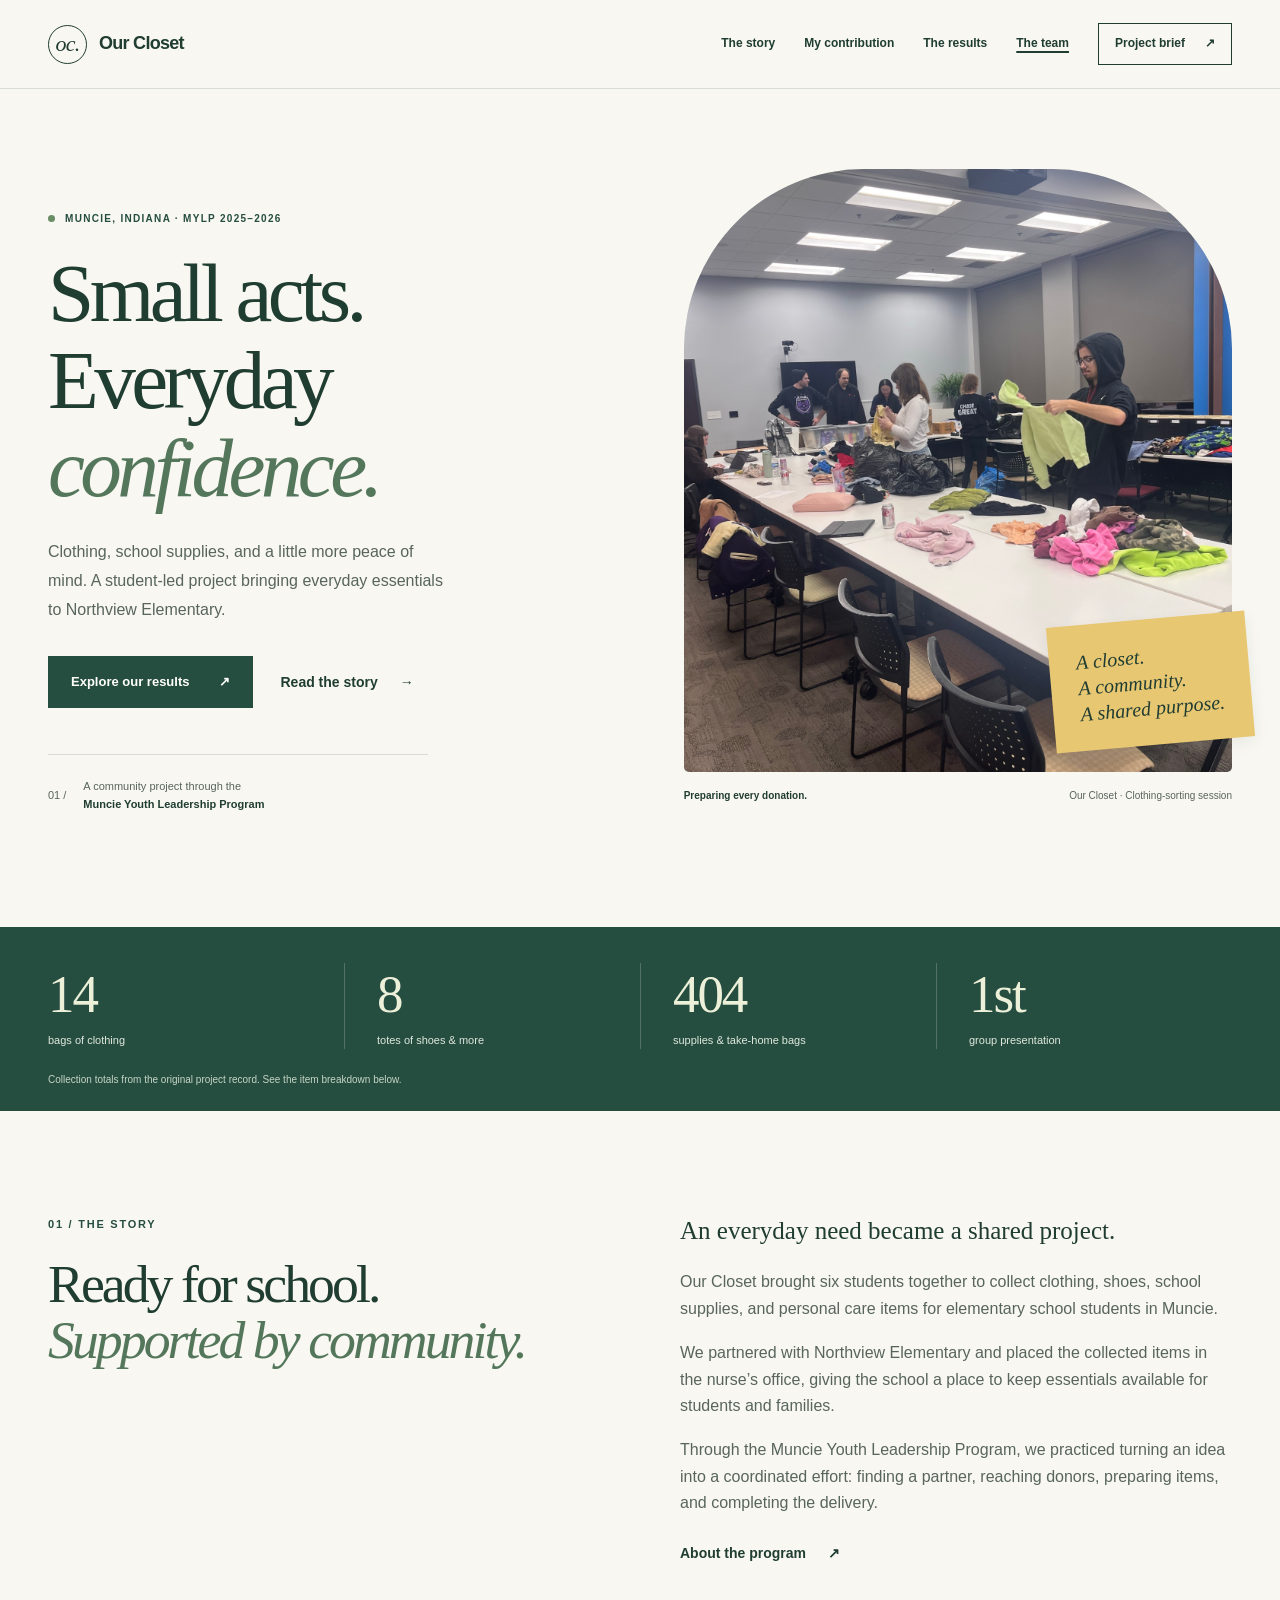
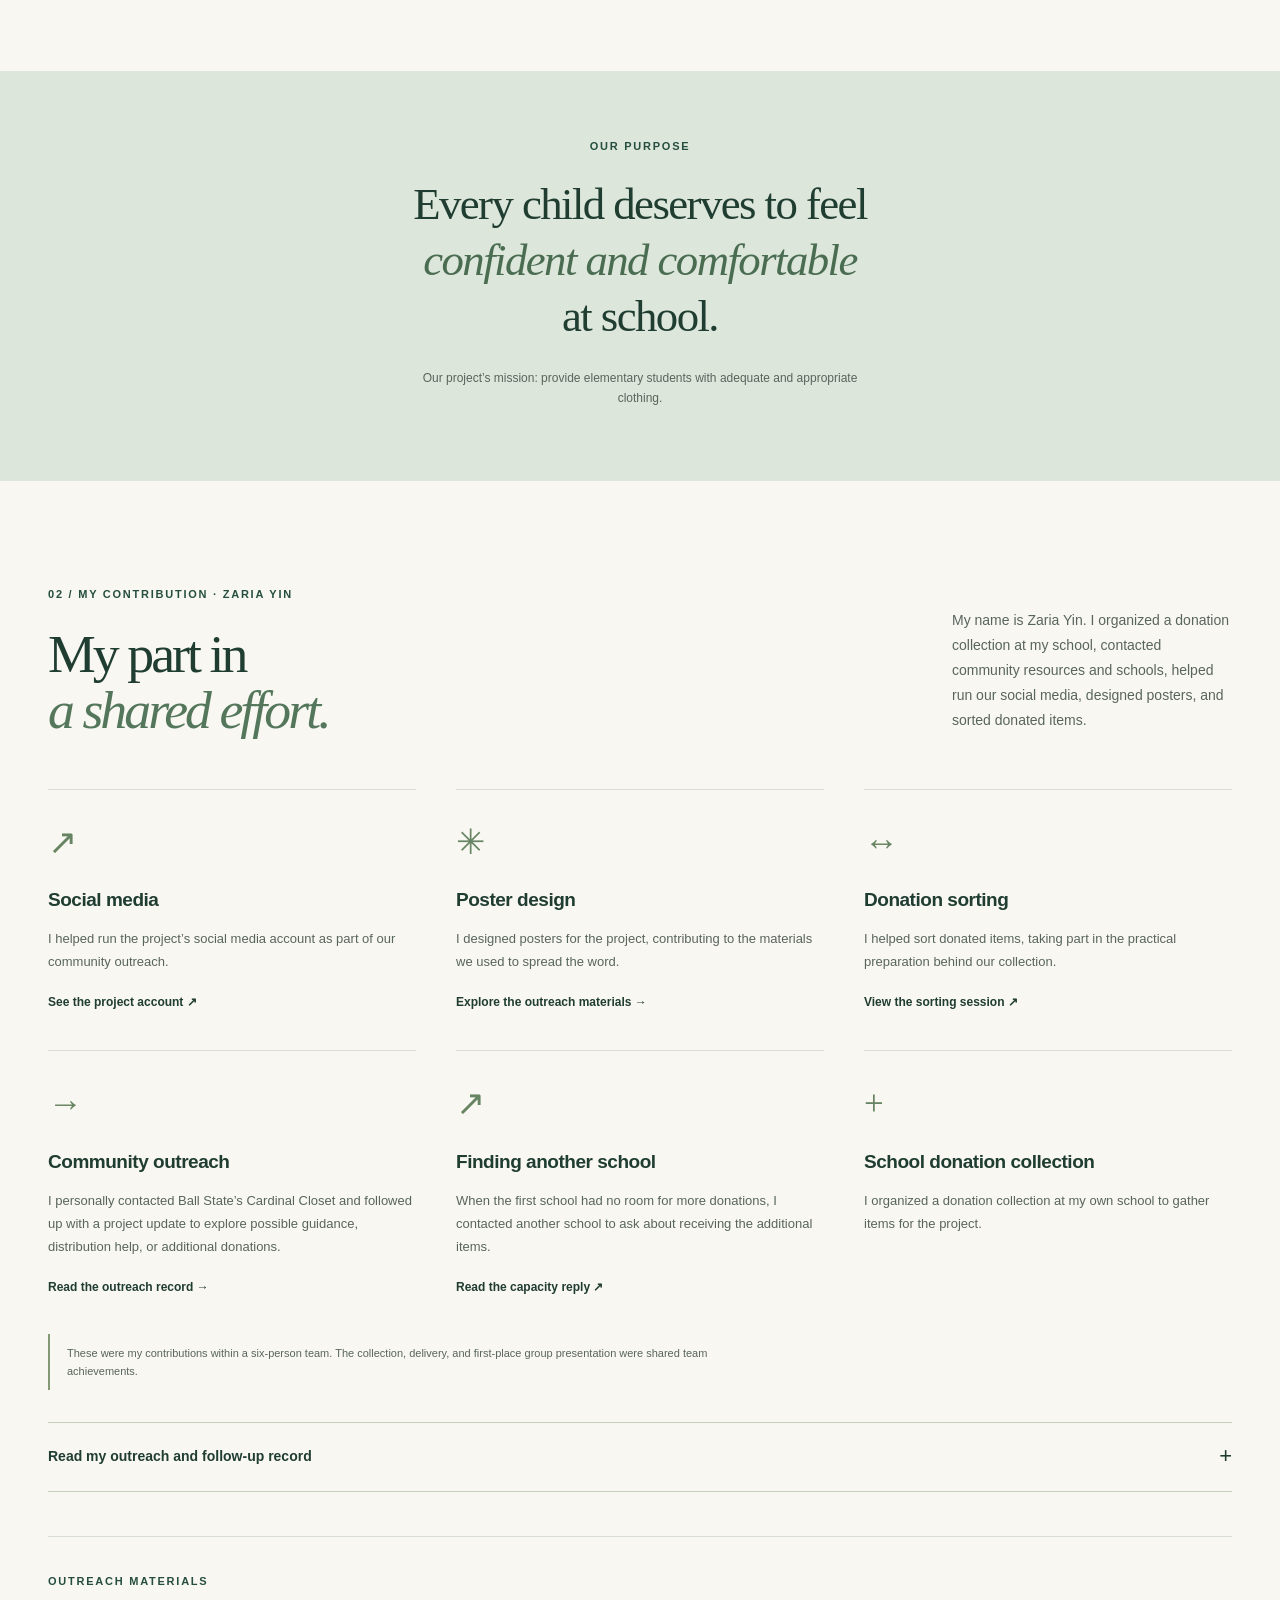
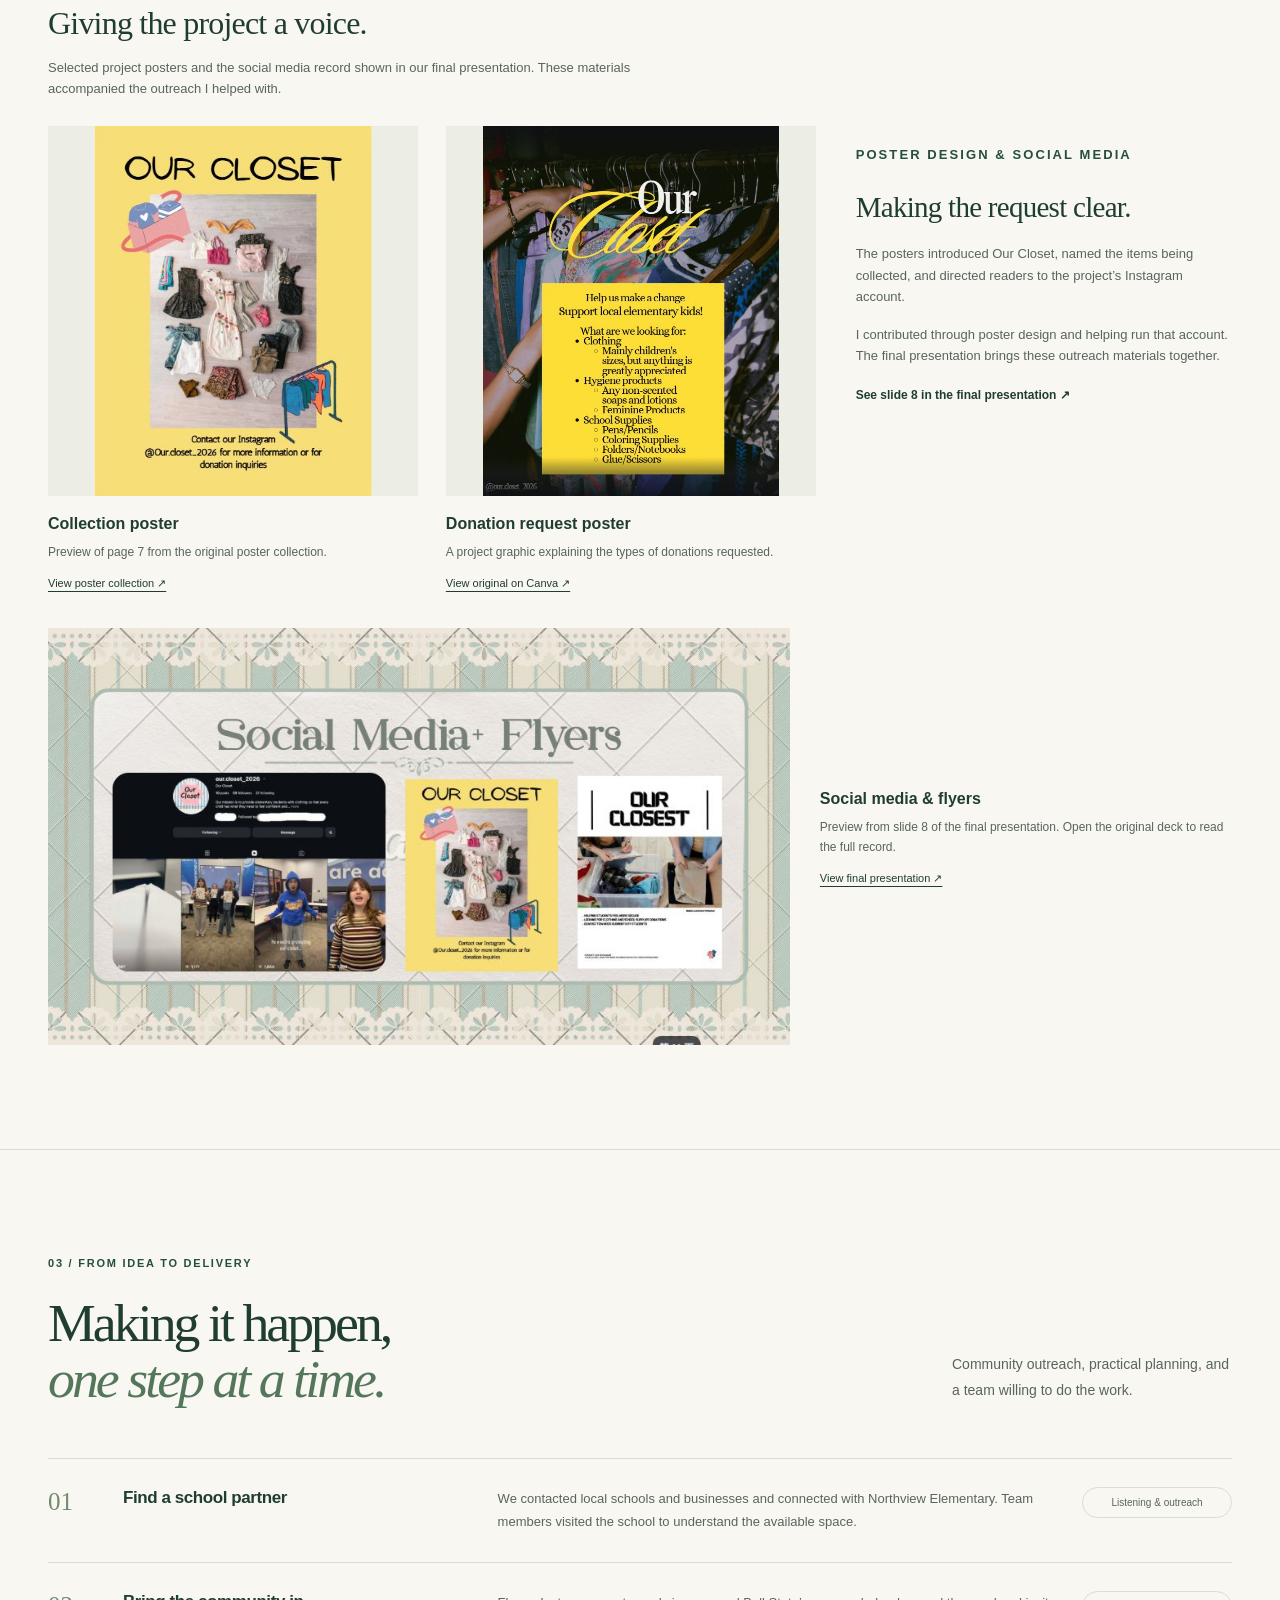
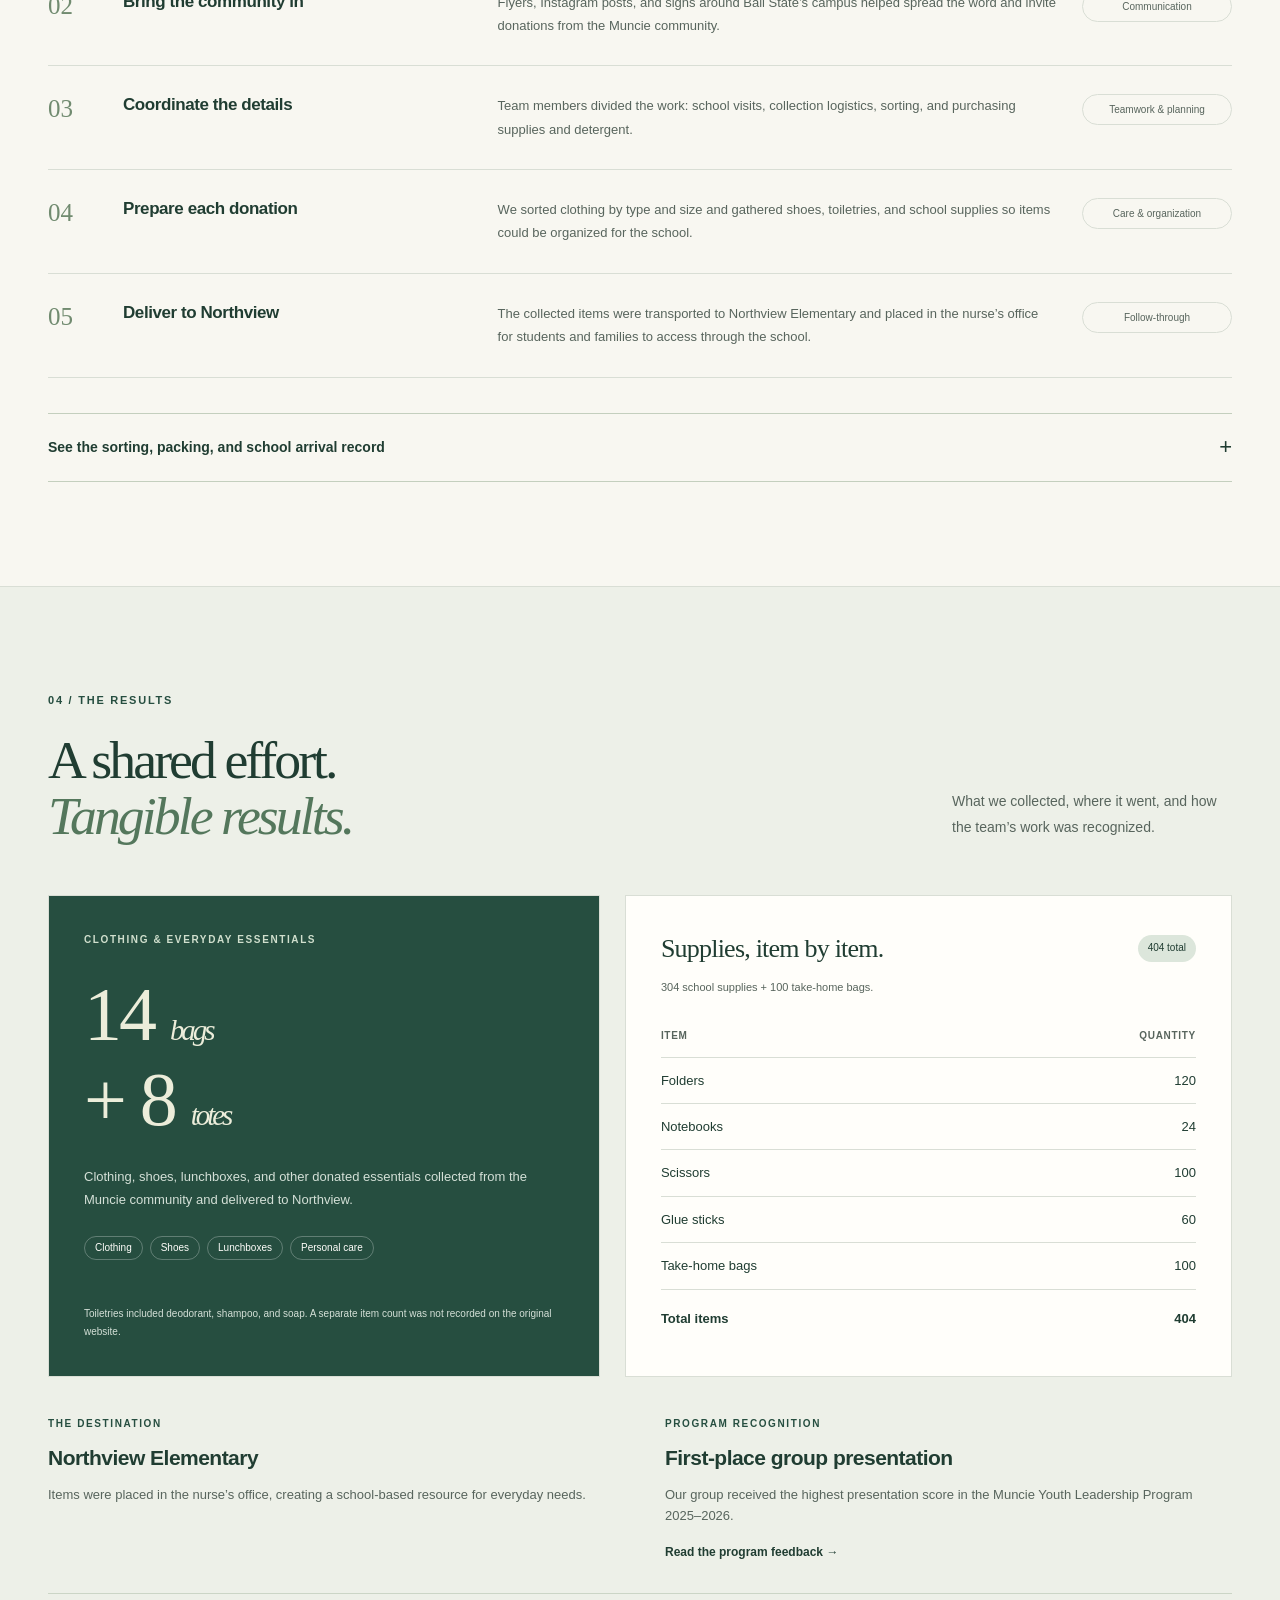
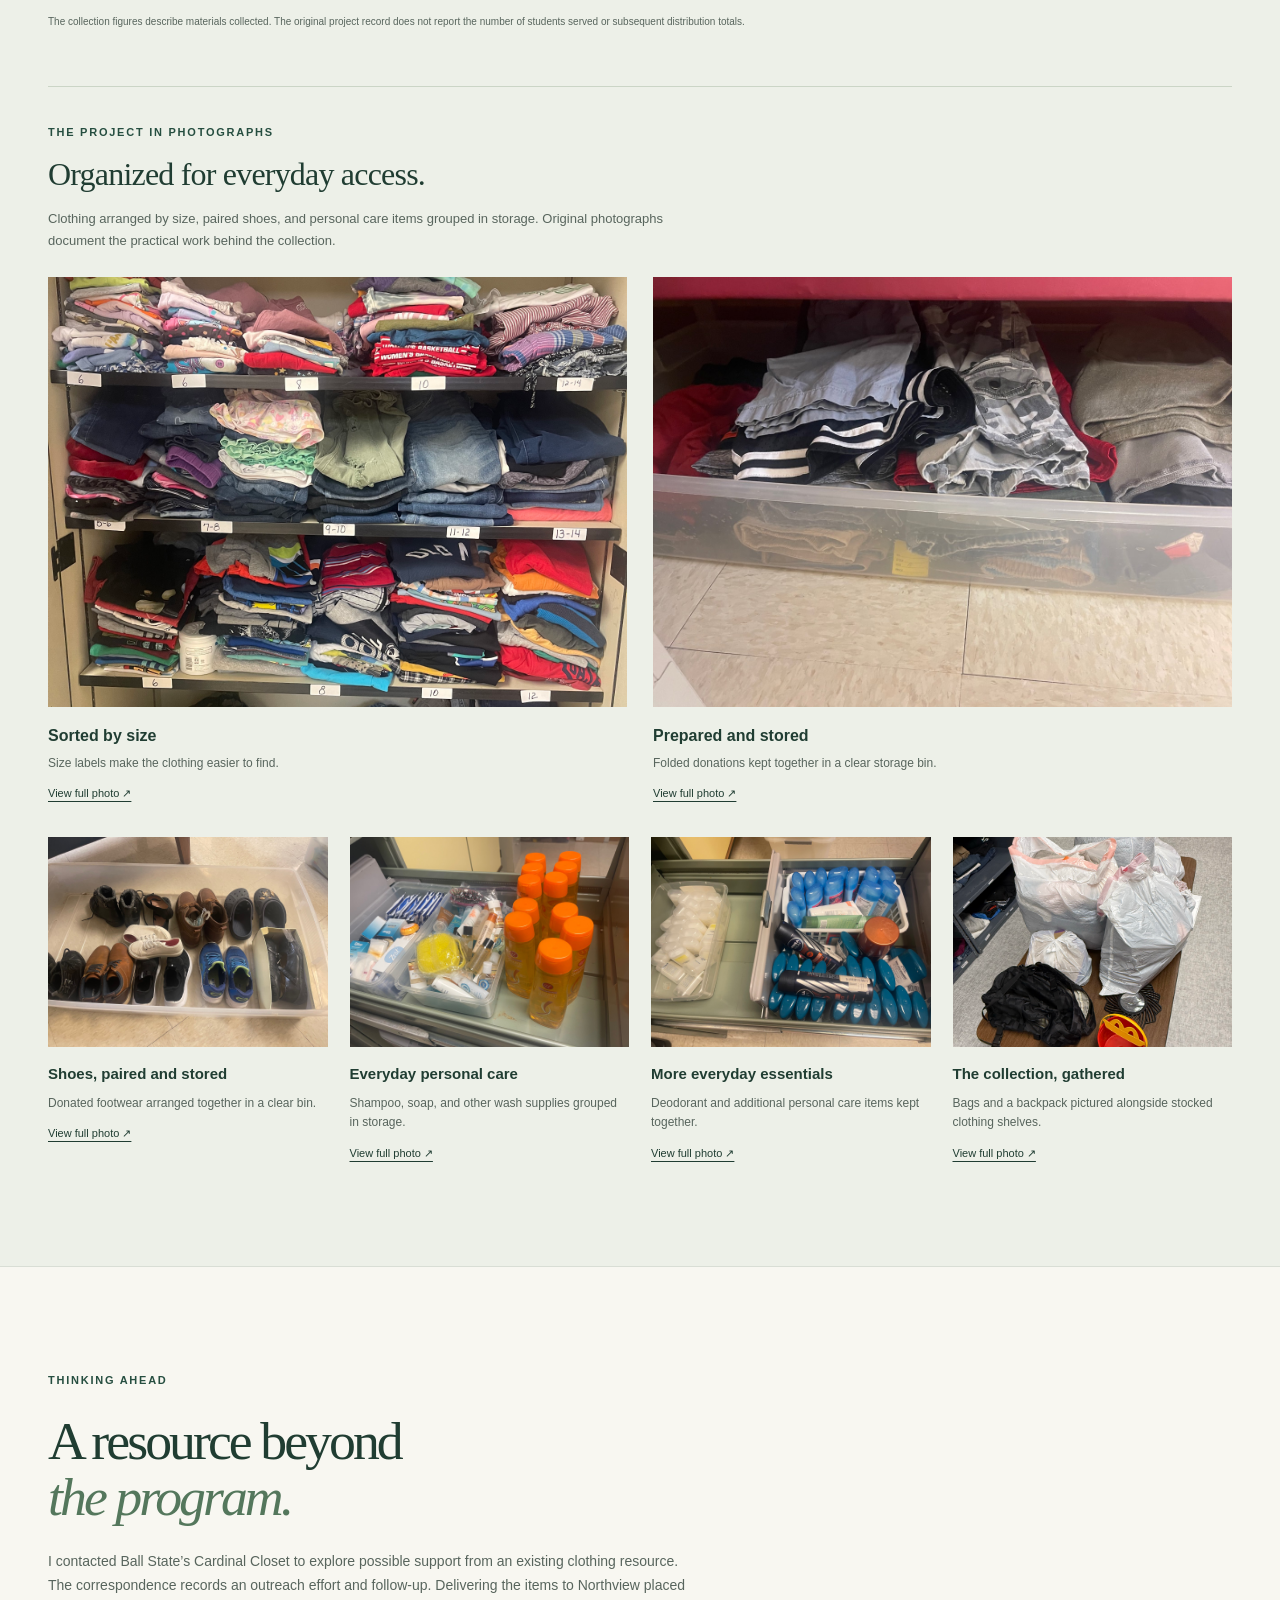
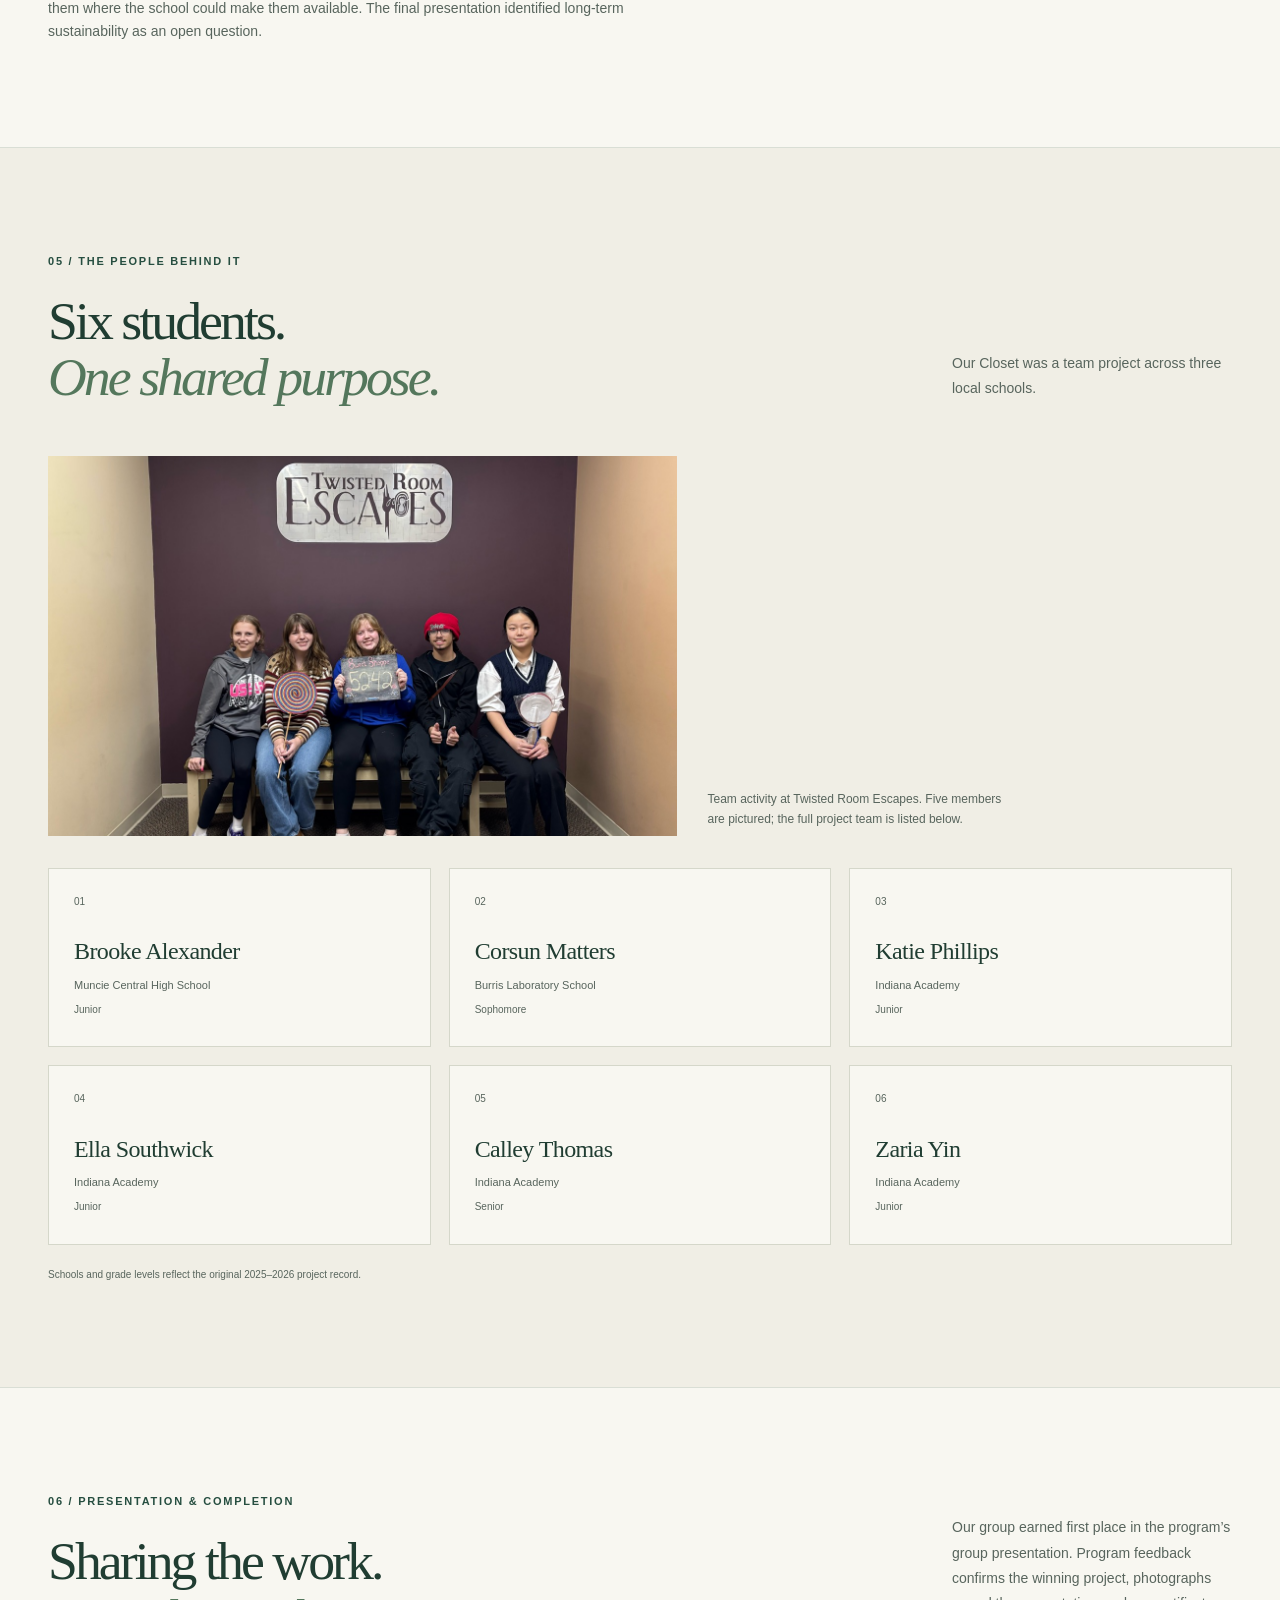
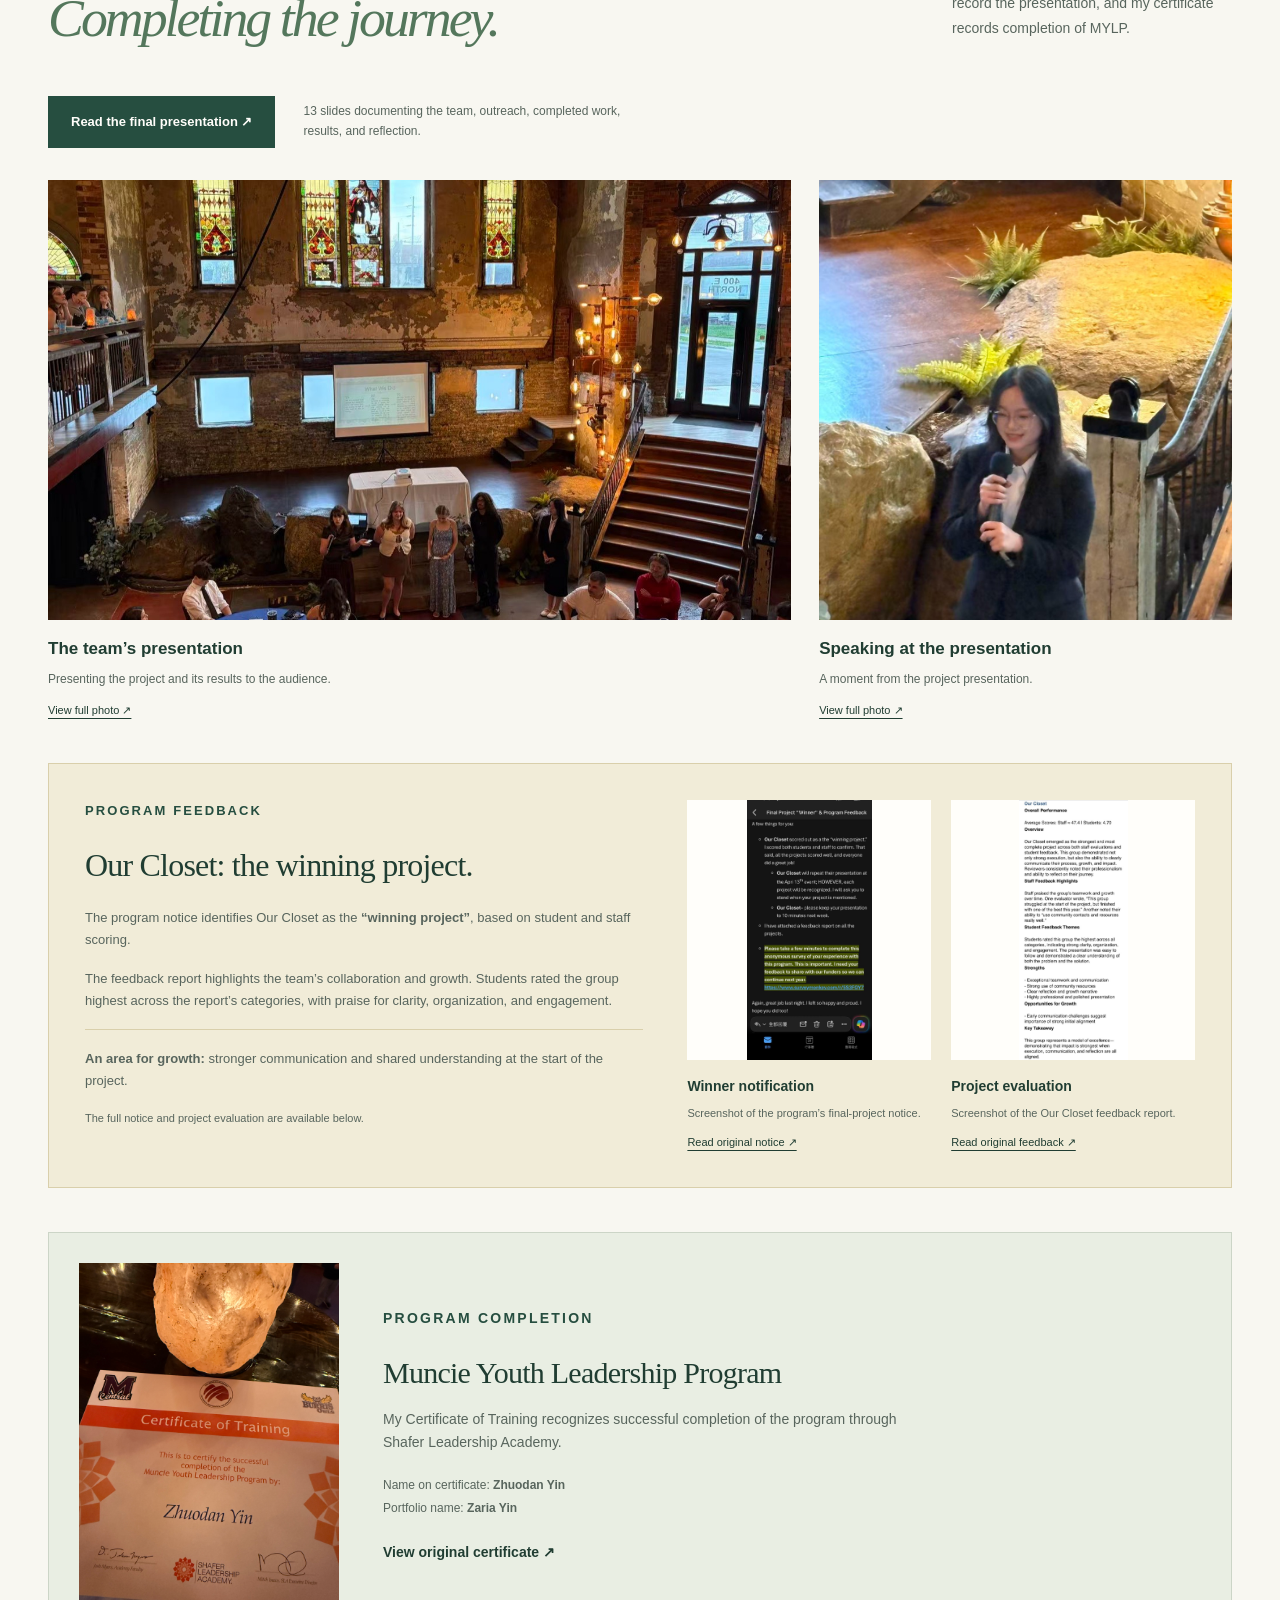
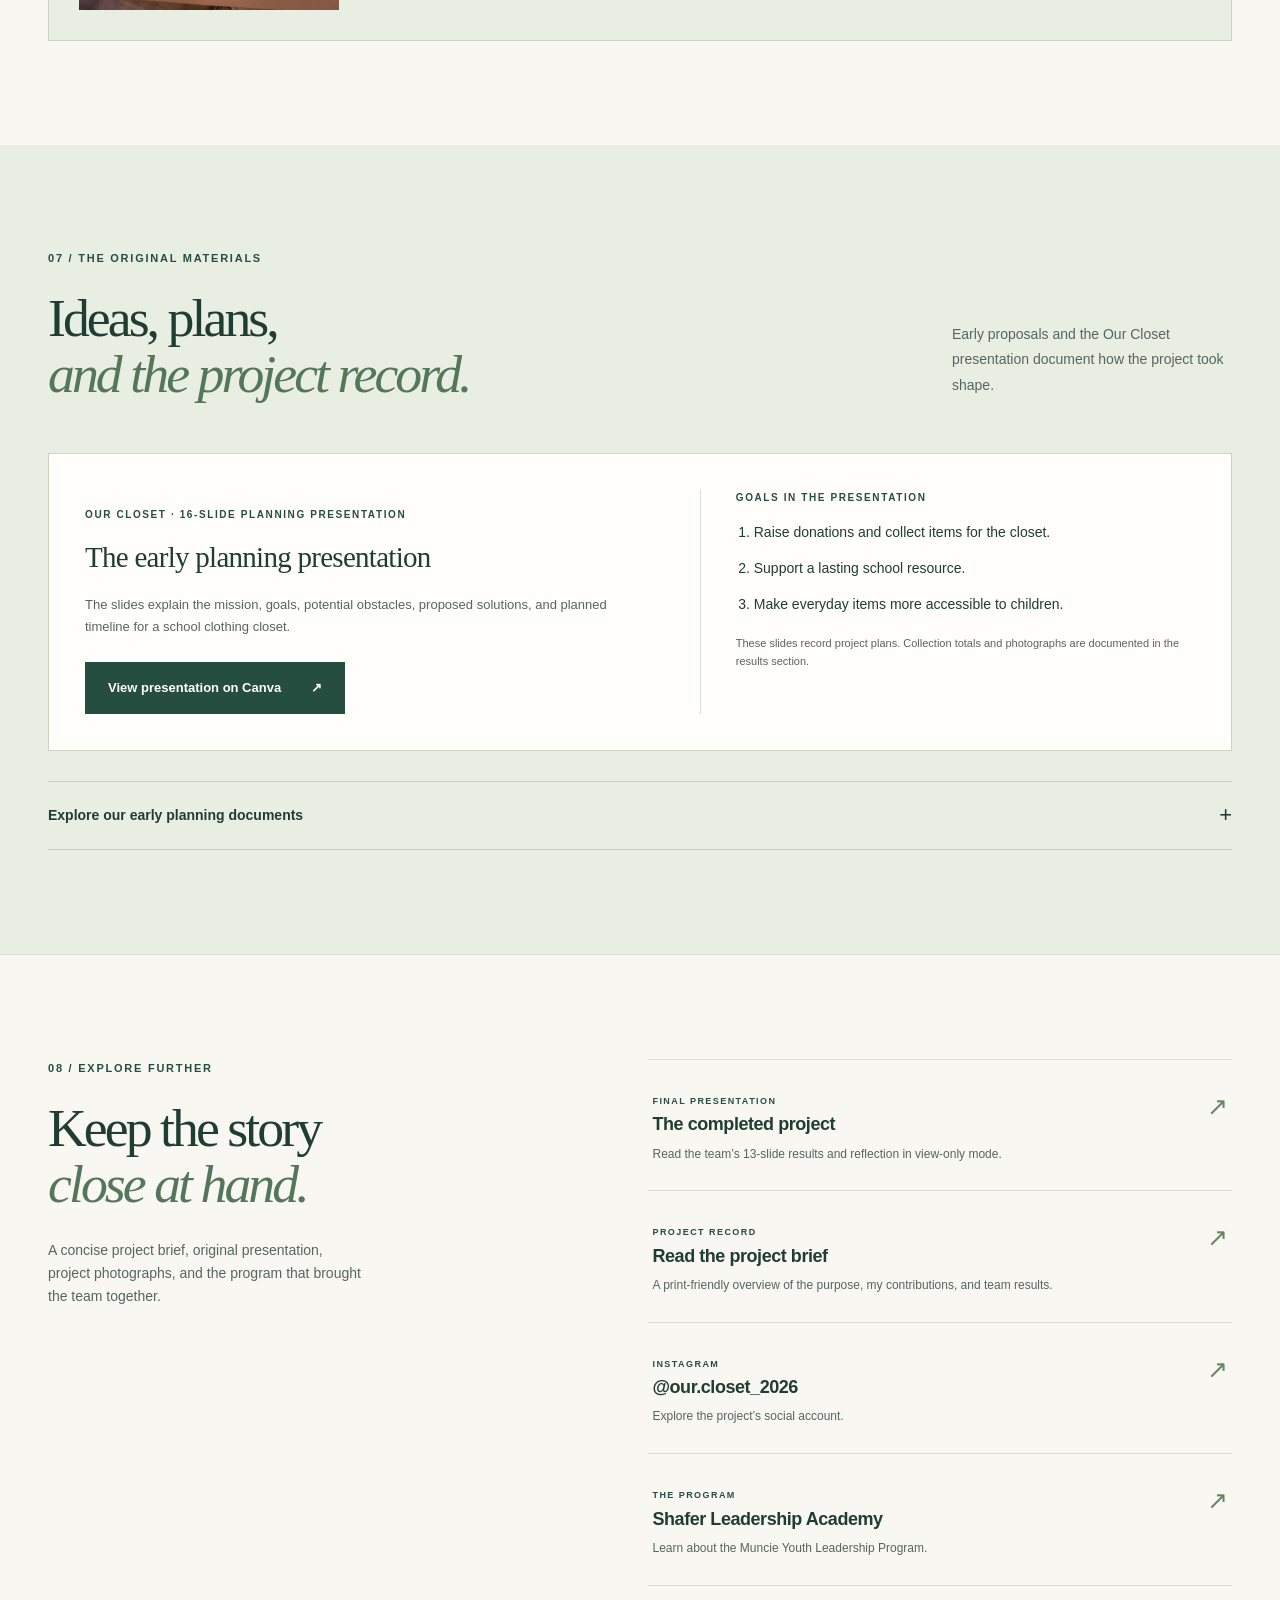
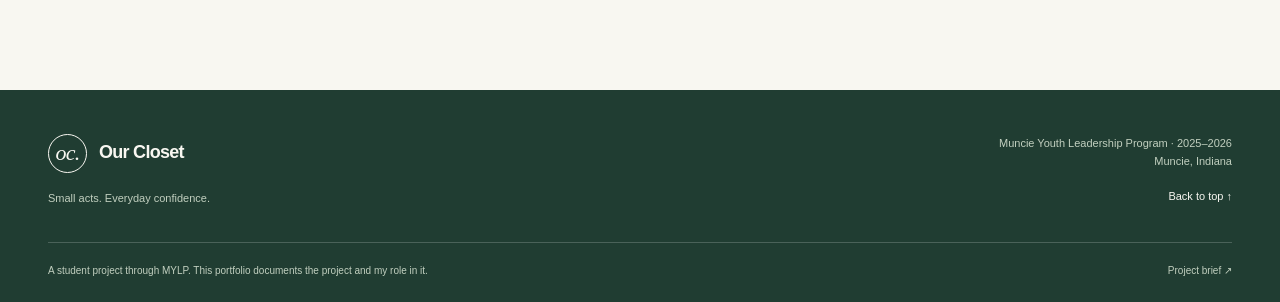
==== commit 54278946: "Document personal donation collection and community outreach" ====
--- a/index.html
+++ b/index.html
@@ -2,7 +2,7 @@
 <html lang="en">
 <head>
 <meta charset="utf-8"><meta name="viewport" content="width=device-width, initial-scale=1">
-<meta name="description" content="Our Closet: a student-led MYLP project providing clothing and essentials at Northview Elementary. Explore the process, results, and my contributions in social media, poster design, and donation sorting.">
+<meta name="description" content="Our Closet: a student-led MYLP project providing clothing and essentials at Northview Elementary. Explore the process, results, and my contributions in community outreach, social media, poster design, and donation sorting.">
 <meta name="theme-color" content="#264e40"><meta property="og:title" content="Our Closet — Small acts. Everyday confidence."><meta property="og:description" content="The story, results, and student contributions behind a community closet at Northview Elementary in Muncie, Indiana."><meta property="og:type" content="website"><meta property="og:image" content="https://24r14.github.io/Our-Closet/assets/donation-sorting.jpg"><meta name="twitter:card" content="summary_large_image">
 <title>Our Closet — A Student-Led Community Project</title><link rel="icon" href="favicon.svg" type="image/svg+xml"><link rel="stylesheet" href="styles.css"><script src="script.js" defer></script>
 </head>
@@ -18,13 +18,13 @@
 
 <section class="mission-panel"><div class="container mission-inner"><p class="eyebrow">Our purpose</p><blockquote>Every child deserves to feel<br><em>confident and comfortable</em><br>at school.</blockquote><p>Our project’s mission: provide elementary students with adequate and appropriate clothing.</p></div></section>
 
-<section class="section container" id="contribution" aria-labelledby="contribution-title"><div class="section-heading"><div><p class="eyebrow">02 / My contribution · Zaria Yin</p><h2 id="contribution-title">My part in<br><em>a shared effort.</em></h2></div><p>My name is Zaria Yin. I helped run our social media, designed posters, and sorted donated items.</p></div><div class="learning-grid"><article><span class="learning-symbol" aria-hidden="true">↗</span><h3>Social media</h3><p>I helped run the project’s social media account as part of our community outreach.</p><a class="text-link" href="https://www.instagram.com/our.closet_2026" target="_blank" rel="noopener noreferrer">See the project account ↗</a></article><article><span class="learning-symbol" aria-hidden="true">✳</span><h3>Poster design</h3><p>I designed posters for the project, contributing to the materials we used to spread the word.</p><a class="text-link" href="#outreach">Explore the outreach materials →</a></article><article><span class="learning-symbol" aria-hidden="true">↔</span><h3>Donation sorting</h3><p>I helped sort donated items, taking part in the practical preparation behind our collection.</p><a class="text-link" href="assets/donation-sorting.jpg" target="_blank" rel="noopener noreferrer">View the sorting session ↗</a></article></div><p class="contribution-note">These were my contributions within a six-person team. The collection, delivery, and first-place group presentation were shared team achievements.</p><div class="outreach-portfolio" id="outreach"><div class="evidence-heading"><p class="eyebrow">Outreach materials</p><h3>Giving the project a voice.</h3><p>Selected project posters and the social media record shown in our final presentation. These materials accompanied the outreach I helped with.</p></div><div class="outreach-gallery"><figure class="portfolio-figure"><a href="https://www.canva.com/design/DAHBieLJItc/PNbpJ7HWKl-4S0PMaMuVJw/view" target="_blank" rel="noopener noreferrer" aria-label="Open source: Collection poster"><img src="assets/poster-collection-preview.jpg" alt="Yellow Our Closet poster featuring clothing and the project Instagram account." width="384" height="510" loading="lazy" decoding="async"></a><figcaption><strong>Collection poster</strong><span>Preview of page 7 from the original poster collection.</span><a href="https://www.canva.com/design/DAHBieLJItc/PNbpJ7HWKl-4S0PMaMuVJw/view" target="_blank" rel="noopener noreferrer">View poster collection ↗</a></figcaption></figure><figure class="portfolio-figure"><a href="https://www.canva.com/design/DAHCMGw_d98/bLrzLS510viEVmZVNK3URg/view" target="_blank" rel="noopener noreferrer" aria-label="Open source: Donation request poster"><img src="assets/poster-request-preview.jpg" alt="Our Closet recruitment graphic asking for clothing, hygiene products, and school supplies." width="576" height="720" loading="lazy" decoding="async"></a><figcaption><strong>Donation request poster</strong><span>A project graphic explaining the types of donations requested.</span><a href="https://www.canva.com/design/DAHCMGw_d98/bLrzLS510viEVmZVNK3URg/view" target="_blank" rel="noopener noreferrer">View original on Canva ↗</a></figcaption></figure><article class="outreach-description"><p class="eyebrow">Poster design &amp; social media</p><h3>Making the request clear.</h3><p>The posters introduced Our Closet, named the items being collected, and directed readers to the project’s Instagram account.</p><p>I contributed through poster design and helping run that account. The final presentation brings these outreach materials together.</p><a class="text-link" href="https://www.canva.com/design/DAHEKISyIgo/CR_wtErylHi57obKRPinyQ/view" target="_blank" rel="noopener noreferrer">See slide 8 in the final presentation ↗</a></article></div><figure class="outreach-slide"><a href="https://www.canva.com/design/DAHEKISyIgo/CR_wtErylHi57obKRPinyQ/view" target="_blank" rel="noopener noreferrer" aria-label="Open final presentation containing social media and flyer examples"><img src="assets/outreach-slide-preview.jpg" alt="Slide 8 of the final presentation, titled Social Media and Flyers, showing the project’s social media page and two poster examples." width="908" height="510" loading="lazy" decoding="async"></a><figcaption><strong>Social media &amp; flyers</strong><span>Preview from slide 8 of the final presentation. Open the original deck to read the full record.</span><a href="https://www.canva.com/design/DAHEKISyIgo/CR_wtErylHi57obKRPinyQ/view" target="_blank" rel="noopener noreferrer">View final presentation ↗</a></figcaption></figure></div></section>
+<section class="section container" id="contribution" aria-labelledby="contribution-title"><div class="section-heading"><div><p class="eyebrow">02 / My contribution · Zaria Yin</p><h2 id="contribution-title">My part in<br><em>a shared effort.</em></h2></div><p>My name is Zaria Yin. I organized a donation collection at my school, contacted community resources and schools, helped run our social media, designed posters, and sorted donated items.</p></div><div class="learning-grid"><article><span class="learning-symbol" aria-hidden="true">↗</span><h3>Social media</h3><p>I helped run the project’s social media account as part of our community outreach.</p><a class="text-link" href="https://www.instagram.com/our.closet_2026" target="_blank" rel="noopener noreferrer">See the project account ↗</a></article><article><span class="learning-symbol" aria-hidden="true">✳</span><h3>Poster design</h3><p>I designed posters for the project, contributing to the materials we used to spread the word.</p><a class="text-link" href="#outreach">Explore the outreach materials →</a></article><article><span class="learning-symbol" aria-hidden="true">↔</span><h3>Donation sorting</h3><p>I helped sort donated items, taking part in the practical preparation behind our collection.</p><a class="text-link" href="assets/donation-sorting.jpg" target="_blank" rel="noopener noreferrer">View the sorting session ↗</a></article><article><span class="learning-symbol" aria-hidden="true">→</span><h3>Community outreach</h3><p>I personally contacted Ball State’s Cardinal Closet and followed up with a project update to explore possible guidance, distribution help, or additional donations.</p><a class="text-link" href="#correspondence">Read the outreach record →</a></article><article><span class="learning-symbol" aria-hidden="true">↗</span><h3>Finding another school</h3><p>When the first school had no room for more donations, I contacted another school to ask about receiving the additional items.</p><a class="text-link" href="assets/school-capacity-reply.jpg" target="_blank" rel="noopener noreferrer">Read the capacity reply ↗</a></article><article><span class="learning-symbol" aria-hidden="true">+</span><h3>School donation collection</h3><p>I organized a donation collection at my own school to gather items for the project.</p></article></div><p class="contribution-note">These were my contributions within a six-person team. The collection, delivery, and first-place group presentation were shared team achievements.</p><details class="early-planning correspondence-record" id="correspondence"><summary>Read my outreach and follow-up record <span aria-hidden="true">+</span></summary><div class="early-planning-body"><p>I contacted Cardinal Closet to explore possible support and followed up with the project’s progress and donation needs. When a school could not take more donations, I continued looking for another receiving school.</p><div class="correspondence-gallery"><figure class="portfolio-figure"><a href="assets/cardinal-closet-reply.jpg" target="_blank" rel="noopener noreferrer" aria-label="Open original correspondence: Cardinal Closet’s reply"><img src="assets/cardinal-closet-reply.jpg" alt="Reply from Cardinal Closet asking what support the project needs, an event outline, and its proposed role." width="1206" height="1219" loading="lazy" decoding="async"></a><figcaption><strong>Cardinal Closet’s reply</strong><span>A request for the project outline and a clearer explanation of the support needed.</span><a href="assets/cardinal-closet-reply.jpg" target="_blank" rel="noopener noreferrer">Read original screenshot ↗</a></figcaption></figure><figure class="portfolio-figure"><a href="assets/cardinal-closet-follow-up.jpg" target="_blank" rel="noopener noreferrer" aria-label="Open original correspondence: My project follow-up"><img src="assets/cardinal-closet-follow-up.jpg" alt="Follow-up email describing campus collections and asking about guidance, distribution assistance, or additional items." width="588" height="1280" loading="lazy" decoding="async"></a><figcaption><strong>My project follow-up</strong><span>Explaining the collection progress and asking about possible collaboration.</span><a href="assets/cardinal-closet-follow-up.jpg" target="_blank" rel="noopener noreferrer">Read original screenshot ↗</a></figcaption></figure><figure class="portfolio-figure"><a href="assets/school-capacity-reply.jpg" target="_blank" rel="noopener noreferrer" aria-label="Open original correspondence: Responding to a space limit"><img src="assets/school-capacity-reply.jpg" alt="Email exchange in which a school contact says there is no more room, followed by a courteous reply." width="588" height="1280" loading="lazy" decoding="async"></a><figcaption><strong>Responding to a space limit</strong><span>A school contact explained that there was no room for more donations.</span><a href="assets/school-capacity-reply.jpg" target="_blank" rel="noopener noreferrer">Read original screenshot ↗</a></figcaption></figure><figure class="portfolio-figure"><a href="assets/organization-guidance-reply.jpg" target="_blank" rel="noopener noreferrer" aria-label="Open original correspondence: An offer of advice"><img src="assets/organization-guidance-reply.jpg" alt="An organization’s reply congratulates the team, declines direct participation, and offers advice or feedback." width="588" height="1280" loading="lazy" decoding="async"></a><figcaption><strong>An offer of advice</strong><span>The reply offered guidance and feedback while declining direct project participation.</span><a href="assets/organization-guidance-reply.jpg" target="_blank" rel="noopener noreferrer">Read original screenshot ↗</a></figcaption></figure></div></div></details><div class="outreach-portfolio" id="outreach"><div class="evidence-heading"><p class="eyebrow">Outreach materials</p><h3>Giving the project a voice.</h3><p>Selected project posters and the social media record shown in our final presentation. These materials accompanied the outreach I helped with.</p></div><div class="outreach-gallery"><figure class="portfolio-figure"><a href="https://www.canva.com/design/DAHBieLJItc/PNbpJ7HWKl-4S0PMaMuVJw/view" target="_blank" rel="noopener noreferrer" aria-label="Open source: Collection poster"><img src="assets/poster-collection-preview.jpg" alt="Yellow Our Closet poster featuring clothing and the project Instagram account." width="384" height="510" loading="lazy" decoding="async"></a><figcaption><strong>Collection poster</strong><span>Preview of page 7 from the original poster collection.</span><a href="https://www.canva.com/design/DAHBieLJItc/PNbpJ7HWKl-4S0PMaMuVJw/view" target="_blank" rel="noopener noreferrer">View poster collection ↗</a></figcaption></figure><figure class="portfolio-figure"><a href="https://www.canva.com/design/DAHCMGw_d98/bLrzLS510viEVmZVNK3URg/view" target="_blank" rel="noopener noreferrer" aria-label="Open source: Donation request poster"><img src="assets/poster-request-preview.jpg" alt="Our Closet recruitment graphic asking for clothing, hygiene products, and school supplies." width="576" height="720" loading="lazy" decoding="async"></a><figcaption><strong>Donation request poster</strong><span>A project graphic explaining the types of donations requested.</span><a href="https://www.canva.com/design/DAHCMGw_d98/bLrzLS510viEVmZVNK3URg/view" target="_blank" rel="noopener noreferrer">View original on Canva ↗</a></figcaption></figure><article class="outreach-description"><p class="eyebrow">Poster design &amp; social media</p><h3>Making the request clear.</h3><p>The posters introduced Our Closet, named the items being collected, and directed readers to the project’s Instagram account.</p><p>I contributed through poster design and helping run that account. The final presentation brings these outreach materials together.</p><a class="text-link" href="https://www.canva.com/design/DAHEKISyIgo/CR_wtErylHi57obKRPinyQ/view" target="_blank" rel="noopener noreferrer">See slide 8 in the final presentation ↗</a></article></div><figure class="outreach-slide"><a href="https://www.canva.com/design/DAHEKISyIgo/CR_wtErylHi57obKRPinyQ/view" target="_blank" rel="noopener noreferrer" aria-label="Open final presentation containing social media and flyer examples"><img src="assets/outreach-slide-preview.jpg" alt="Slide 8 of the final presentation, titled Social Media and Flyers, showing the project’s social media page and two poster examples." width="908" height="510" loading="lazy" decoding="async"></a><figcaption><strong>Social media &amp; flyers</strong><span>Preview from slide 8 of the final presentation. Open the original deck to read the full record.</span><a href="https://www.canva.com/design/DAHEKISyIgo/CR_wtErylHi57obKRPinyQ/view" target="_blank" rel="noopener noreferrer">View final presentation ↗</a></figcaption></figure></div></section>
 
 <section class="process-section"><div class="section container" id="process" aria-labelledby="process-title"><div class="section-heading"><div><p class="eyebrow">03 / From idea to delivery</p><h2 id="process-title">Making it happen,<br><em>one step at a time.</em></h2></div><p>Community outreach, practical planning, and a team willing to do the work.</p></div><ol class="process-list"><li><span class="step-index" aria-hidden="true">01</span><h3>Find a school partner</h3><p>We contacted local schools and businesses and connected with Northview Elementary. Team members visited the school to understand the available space.</p><span class="step-skill">Listening &amp; outreach</span></li><li><span class="step-index" aria-hidden="true">02</span><h3>Bring the community in</h3><p>Flyers, Instagram posts, and signs around Ball State’s campus helped spread the word and invite donations from the Muncie community.</p><span class="step-skill">Communication</span></li><li><span class="step-index" aria-hidden="true">03</span><h3>Coordinate the details</h3><p>Team members divided the work: school visits, collection logistics, sorting, and purchasing supplies and detergent.</p><span class="step-skill">Teamwork &amp; planning</span></li><li><span class="step-index" aria-hidden="true">04</span><h3>Prepare each donation</h3><p>We sorted clothing by type and size and gathered shoes, toiletries, and school supplies so items could be organized for the school.</p><span class="step-skill">Care &amp; organization</span></li><li><span class="step-index" aria-hidden="true">05</span><h3>Deliver to Northview</h3><p>The collected items were transported to Northview Elementary and placed in the nurse’s office for students and families to access through the school.</p><span class="step-skill">Follow-through</span></li></ol><details class="early-planning process-archive" id="delivery-record"><summary>See the sorting, packing, and school arrival record <span aria-hidden="true">+</span></summary><div class="early-planning-body"><p>Additional project photographs show donations being prepared and items gathered at the school. The final presentation records delivery to Northview Elementary’s nurse’s office.</p><div class="process-gallery"><figure class="portfolio-figure"><a href="assets/sorting-overview.jpg" target="_blank" rel="noopener noreferrer" aria-label="Open source: Sorting together"><img src="assets/sorting-overview.jpg" alt="Team members prepare donations around tables with clothing, storage bins, and bags." width="1280" height="960" loading="lazy" decoding="async"></a><figcaption><strong>Sorting together</strong><span>Clothing, shoes, bags, and storage containers gathered across the work space.</span><a href="assets/sorting-overview.jpg" target="_blank" rel="noopener noreferrer">Open original photo ↗</a></figcaption></figure><figure class="portfolio-figure"><a href="assets/packing-essentials.jpg" target="_blank" rel="noopener noreferrer" aria-label="Open source: Preparing the essentials"><img src="assets/packing-essentials.jpg" alt="A team member prepares donated items beside storage bins and boxes of personal care supplies." width="2880" height="3840" loading="lazy" decoding="async"></a><figcaption><strong>Preparing the essentials</strong><span>Personal care items and other donations being grouped into containers.</span><a href="assets/packing-essentials.jpg" target="_blank" rel="noopener noreferrer">Open original photo ↗</a></figcaption></figure><figure class="portfolio-figure"><a href="assets/school-storage-arrival.jpg" target="_blank" rel="noopener noreferrer" aria-label="Open source: Items gathered at the school"><img src="assets/school-storage-arrival.jpg" alt="Clothing in labeled fabric bins beside storage containers and a school nurse’s examination cot." width="1280" height="960" loading="lazy" decoding="async"></a><figcaption><strong>Items gathered at the school</strong><span>Clothing bins and storage containers pictured in the school nurse’s room.</span><a href="assets/school-storage-arrival.jpg" target="_blank" rel="noopener noreferrer">Open original photo ↗</a></figcaption></figure><figure class="portfolio-figure"><a href="assets/school-donation-bags.jpg" target="_blank" rel="noopener noreferrer" aria-label="Open source: More of the collection"><img src="assets/school-donation-bags.jpg" alt="Filled black and blue donation bags gathered beside a school bulletin board and a door." width="2880" height="3840" loading="lazy" decoding="async"></a><figcaption><strong>More of the collection</strong><span>Packed clothing bags pictured together at the school.</span><a href="assets/school-donation-bags.jpg" target="_blank" rel="noopener noreferrer">Open original photo ↗</a></figcaption></figure></div></div></details></div></section>
 
 <section class="results-section" id="impact" aria-labelledby="impact-title"><div class="container section"><div class="section-heading"><div><p class="eyebrow">04 / The results</p><h2 id="impact-title">A shared effort.<br><em>Tangible results.</em></h2></div><p>What we collected, where it went, and how the team’s work was recognized.</p></div><div class="results-layout"><article class="collection-card"><p class="eyebrow">Clothing &amp; everyday essentials</p><div class="collection-total">14 <span>bags</span><br>+ 8 <span>totes</span></div><p>Clothing, shoes, lunchboxes, and other donated essentials collected from the Muncie community and delivered to Northview.</p><div class="category-tags"><span>Clothing</span><span>Shoes</span><span>Lunchboxes</span><span>Personal care</span></div><p class="small-note">Toiletries included deodorant, shampoo, and soap. A separate item count was not recorded on the original website.</p></article><article class="supply-card"><div class="card-heading"><h3>Supplies, item by item.</h3><span class="total-chip">404 total</span></div><p class="card-intro">304 school supplies + 100 take-home bags.</p><table><caption class="sr-only">Reported school supply and take-home bag counts</caption><thead><tr><th scope="col">Item</th><th scope="col">Quantity</th></tr></thead><tbody><tr><th scope="row">Folders</th><td>120</td></tr><tr><th scope="row">Notebooks</th><td>24</td></tr><tr><th scope="row">Scissors</th><td>100</td></tr><tr><th scope="row">Glue sticks</th><td>60</td></tr><tr><th scope="row">Take-home bags</th><td>100</td></tr></tbody><tfoot><tr><th scope="row">Total items</th><td>404</td></tr></tfoot></table></article></div><div class="outcome-row"><article><span class="eyebrow">The destination</span><h3>Northview Elementary</h3><p>Items were placed in the nurse’s office, creating a school-based resource for everyday needs.</p></article><article><span class="eyebrow">Program recognition</span><h3>First-place group presentation</h3><p>Our group received the highest presentation score in the Muncie Youth Leadership Program 2025–2026.</p><a class="text-link" href="#feedback">Read the program feedback →</a></article></div><p class="evidence-note">The collection figures describe materials collected. The original project record does not report the number of students served or subsequent distribution totals.</p><div class="photo-evidence" id="photos"><div class="evidence-heading"><p class="eyebrow">The project in photographs</p><h3>Organized for everyday access.</h3><p>Clothing arranged by size, paired shoes, and personal care items grouped in storage. Original photographs document the practical work behind the collection.</p></div><div class="evidence-gallery"><figure><a href="assets/organized-clothing.jpg" target="_blank" rel="noopener noreferrer" aria-label="Open full photograph of clothing organized by size"><img src="assets/organized-clothing.jpg" alt="Shelves stocked with folded shirts and trousers, with handwritten clothing-size labels along each shelf." width="2880" height="3840" loading="lazy" decoding="async"></a><figcaption><strong>Sorted by size</strong><span>Size labels make the clothing easier to find.</span><a href="assets/organized-clothing.jpg" target="_blank" rel="noopener noreferrer">View full photo ↗</a></figcaption></figure><figure><a href="assets/clothing-storage.jpg" target="_blank" rel="noopener noreferrer" aria-label="Open full photograph of folded clothing in storage"><img src="assets/clothing-storage.jpg" alt="Folded shorts and trousers arranged inside a clear storage bin beneath a shelf." width="1280" height="960" loading="lazy" decoding="async"></a><figcaption><strong>Prepared and stored</strong><span>Folded donations kept together in a clear storage bin.</span><a href="assets/clothing-storage.jpg" target="_blank" rel="noopener noreferrer">View full photo ↗</a></figcaption></figure></div><div class="essentials-gallery"><figure><a href="assets/donated-shoes.jpg" target="_blank" rel="noopener noreferrer" aria-label="Open full photograph: Shoes, paired and stored"><img src="assets/donated-shoes.jpg" alt="Pairs of boots, sneakers, and other donated shoes arranged in a clear storage bin." width="1280" height="960" loading="lazy" decoding="async"></a><figcaption><strong>Shoes, paired and stored</strong><span>Donated footwear arranged together in a clear bin.</span><a href="assets/donated-shoes.jpg" target="_blank" rel="noopener noreferrer">View full photo ↗</a></figcaption></figure><figure><a href="assets/personal-care.jpg" target="_blank" rel="noopener noreferrer" aria-label="Open full photograph: Everyday personal care"><img src="assets/personal-care.jpg" alt="Shampoo bottles beside trays of soap and assorted personal care supplies." width="1280" height="960" loading="lazy" decoding="async"></a><figcaption><strong>Everyday personal care</strong><span>Shampoo, soap, and other wash supplies grouped in storage.</span><a href="assets/personal-care.jpg" target="_blank" rel="noopener noreferrer">View full photo ↗</a></figcaption></figure><figure><a href="assets/deodorant-storage.jpg" target="_blank" rel="noopener noreferrer" aria-label="Open full photograph: More everyday essentials"><img src="assets/deodorant-storage.jpg" alt="A basket filled with deodorant containers beside a tray of smaller personal care items." width="1280" height="960" loading="lazy" decoding="async"></a><figcaption><strong>More everyday essentials</strong><span>Deodorant and additional personal care items kept together.</span><a href="assets/deodorant-storage.jpg" target="_blank" rel="noopener noreferrer">View full photo ↗</a></figcaption></figure><figure><a href="assets/donation-bags.jpg" target="_blank" rel="noopener noreferrer" aria-label="Open full photograph: The collection, gathered"><img src="assets/donation-bags.jpg" alt="Several filled donation bags and a backpack on a table, with shelves of folded clothing behind them." width="2880" height="3840" loading="lazy" decoding="async"></a><figcaption><strong>The collection, gathered</strong><span>Bags and a backpack pictured alongside stocked clothing shelves.</span><a href="assets/donation-bags.jpg" target="_blank" rel="noopener noreferrer">View full photo ↗</a></figcaption></figure></div></div></div></section>
 
-<section class="section container continuation"><p class="eyebrow">Thinking ahead</p><h2>A resource beyond<br><em>the program.</em></h2><p>The team connected with Ball State’s Cardinal Closet to learn from an existing clothing resource and consider how a school closet could continue beyond MYLP. Delivering the items to Northview placed them where the school could make them available. The final presentation identified long-term sustainability as an open question.</p></section>
+<section class="section container continuation"><p class="eyebrow">Thinking ahead</p><h2>A resource beyond<br><em>the program.</em></h2><p>I contacted Ball State’s Cardinal Closet to explore possible support from an existing clothing resource. The correspondence records an outreach effort and follow-up. Delivering the items to Northview placed them where the school could make them available. The final presentation identified long-term sustainability as an open question.</p></section>
 
 <section class="team-section" id="team" aria-labelledby="team-title"><div class="container section"><div class="section-heading"><div><p class="eyebrow">05 / The people behind it</p><h2 id="team-title">Six students.<br><em>One shared purpose.</em></h2></div><p>Our Closet was a team project across three local schools.</p></div><figure class="team-activity-photo"><img src="assets/team-activity.jpg" alt="Five team members seated together at Twisted Room Escapes during a team activity." width="1280" height="960" loading="lazy" decoding="async"><figcaption>Team activity at Twisted Room Escapes. Five members are pictured; the full project team is listed below.</figcaption></figure><ul class="team-grid"><li><span class="member-number" aria-hidden="true">01</span><h3>Brooke Alexander</h3><p>Muncie Central High School</p><span>Junior</span></li><li><span class="member-number" aria-hidden="true">02</span><h3>Corsun Matters</h3><p>Burris Laboratory School</p><span>Sophomore</span></li><li><span class="member-number" aria-hidden="true">03</span><h3>Katie Phillips</h3><p>Indiana Academy</p><span>Junior</span></li><li><span class="member-number" aria-hidden="true">04</span><h3>Ella Southwick</h3><p>Indiana Academy</p><span>Junior</span></li><li><span class="member-number" aria-hidden="true">05</span><h3>Calley Thomas</h3><p>Indiana Academy</p><span>Senior</span></li><li><span class="member-number" aria-hidden="true">06</span><h3>Zaria Yin</h3><p>Indiana Academy</p><span>Junior</span></li></ul><p class="small-note">Schools and grade levels reflect the original 2025–2026 project record.</p></div></section>
 
--- a/styles.css
+++ b/styles.css
@@ -38,3 +38,9 @@
 @media(max-width:760px){.outreach-portfolio{margin-top:35px;padding-top:27px}.outreach-gallery{gap:28px 16px}.outreach-gallery img{height:240px}.outreach-gallery figcaption{font-size:11px}.outreach-gallery figcaption>strong{font-size:14px}.outreach-description h3{font-size:26px}.outreach-slide{grid-template-columns:1fr;gap:18px}.process-gallery{grid-template-columns:1fr;gap:28px}.process-gallery img{height:auto;max-height:440px;object-fit:contain}.presentation-deck-link{display:block}.presentation-deck-link>p{margin-top:16px}.feedback-record{padding:24px;margin-top:32px}.feedback-copy h3{font-size:28px}.recognition-files{gap:16px}.recognition-files img{height:220px}}
 @media(max-width:380px){.outreach-gallery{grid-template-columns:1fr}.outreach-gallery img{height:340px}.recognition-files{grid-template-columns:1fr}.recognition-files img{height:300px}}
 @media print{.outreach-gallery img{height:200px}.outreach-slide{break-inside:avoid}.process-archive:not([open]){display:none}.feedback-record{background:white;break-inside:avoid;padding:20px;gap:20px}.recognition-files img{height:180px}.presentation-deck-link{display:none}}
+
+.correspondence-record{margin-top:32px}.correspondence-gallery{display:grid;grid-template-columns:repeat(4,minmax(0,1fr));gap:24px;margin-top:25px}.correspondence-gallery img{height:280px;object-fit:contain;background:#e9ece3}.correspondence-gallery figcaption{font-size:11px}.correspondence-gallery figcaption>strong{font-size:14px}.learning-grid{row-gap:36px}
+@media(max-width:1100px){.correspondence-gallery{grid-template-columns:repeat(2,minmax(0,1fr))}}
+@media(max-width:760px){.correspondence-gallery{gap:28px 16px}.correspondence-gallery img{height:240px}}
+@media(max-width:380px){.correspondence-gallery{grid-template-columns:1fr}.correspondence-gallery img{height:310px}}
+@media print{.correspondence-record:not([open]){display:none}.correspondence-gallery{grid-template-columns:repeat(4,minmax(0,1fr));gap:12px}.correspondence-gallery img{height:180px}}
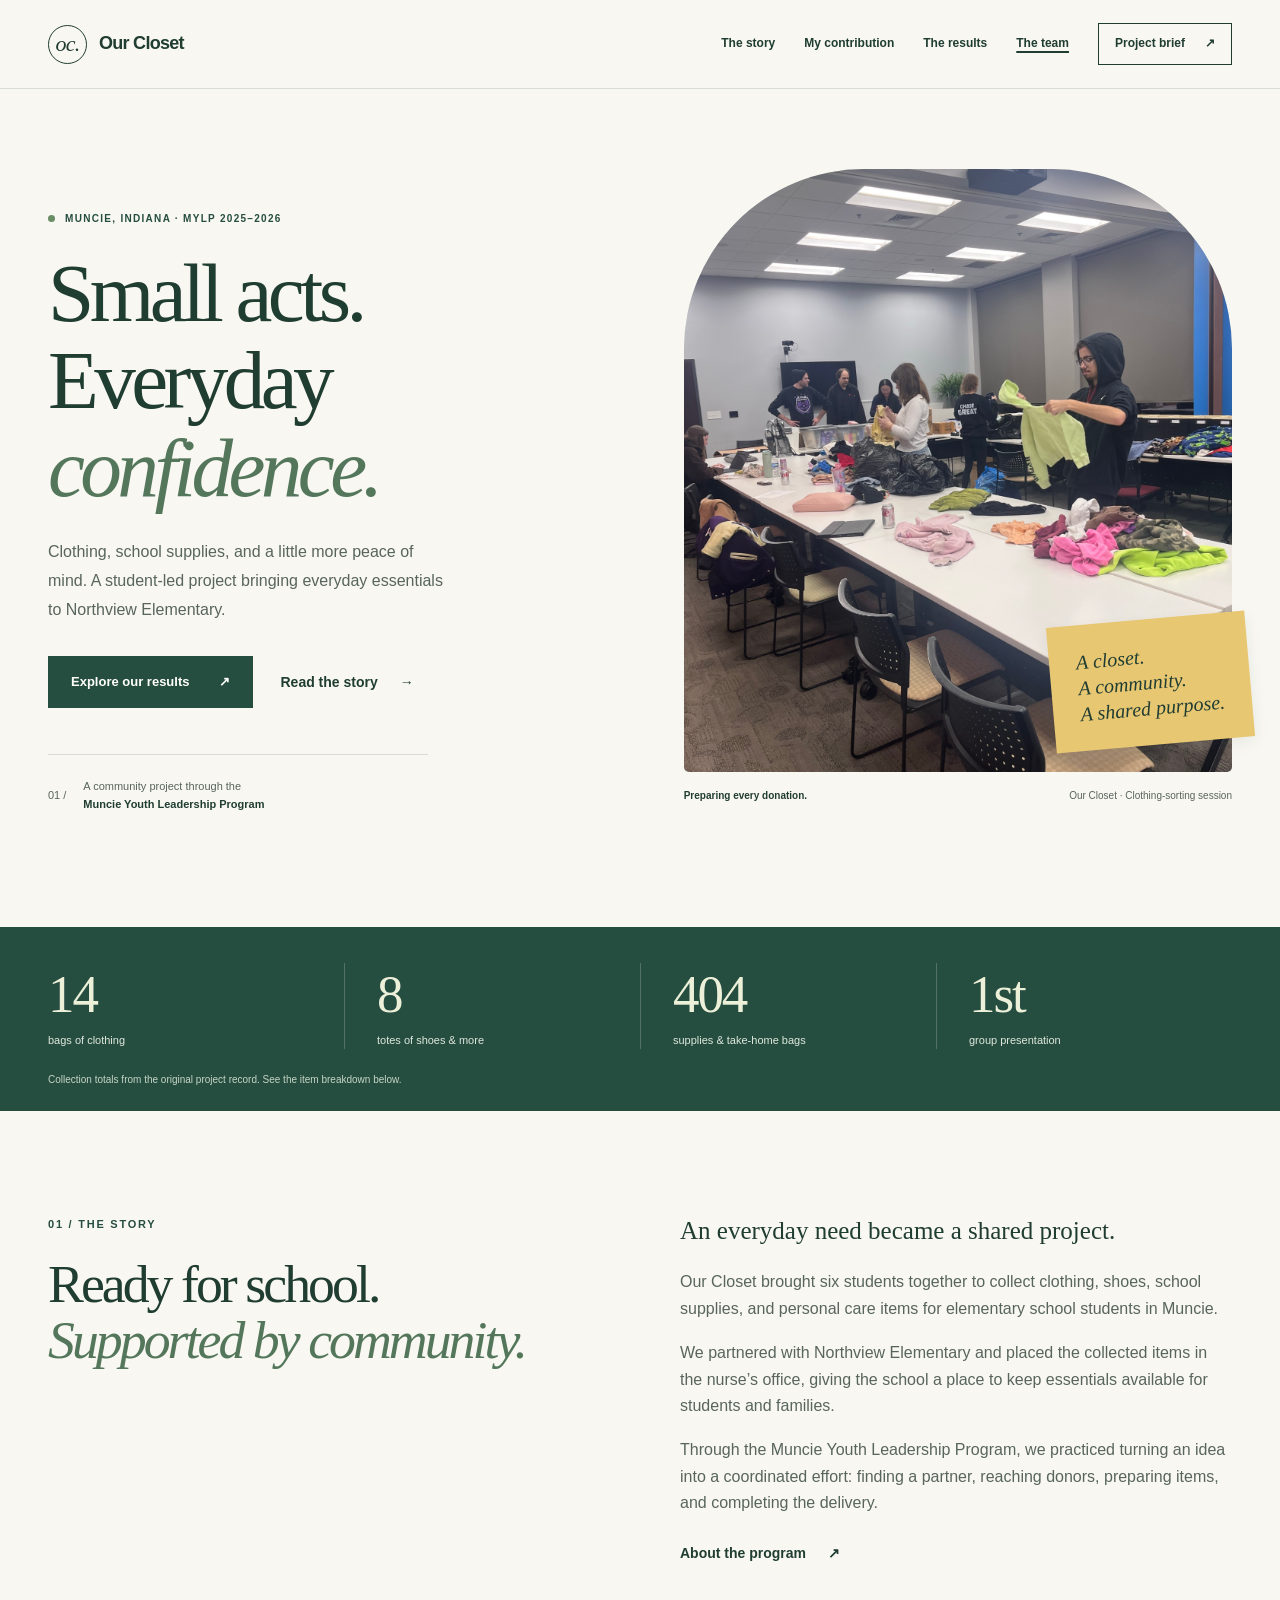
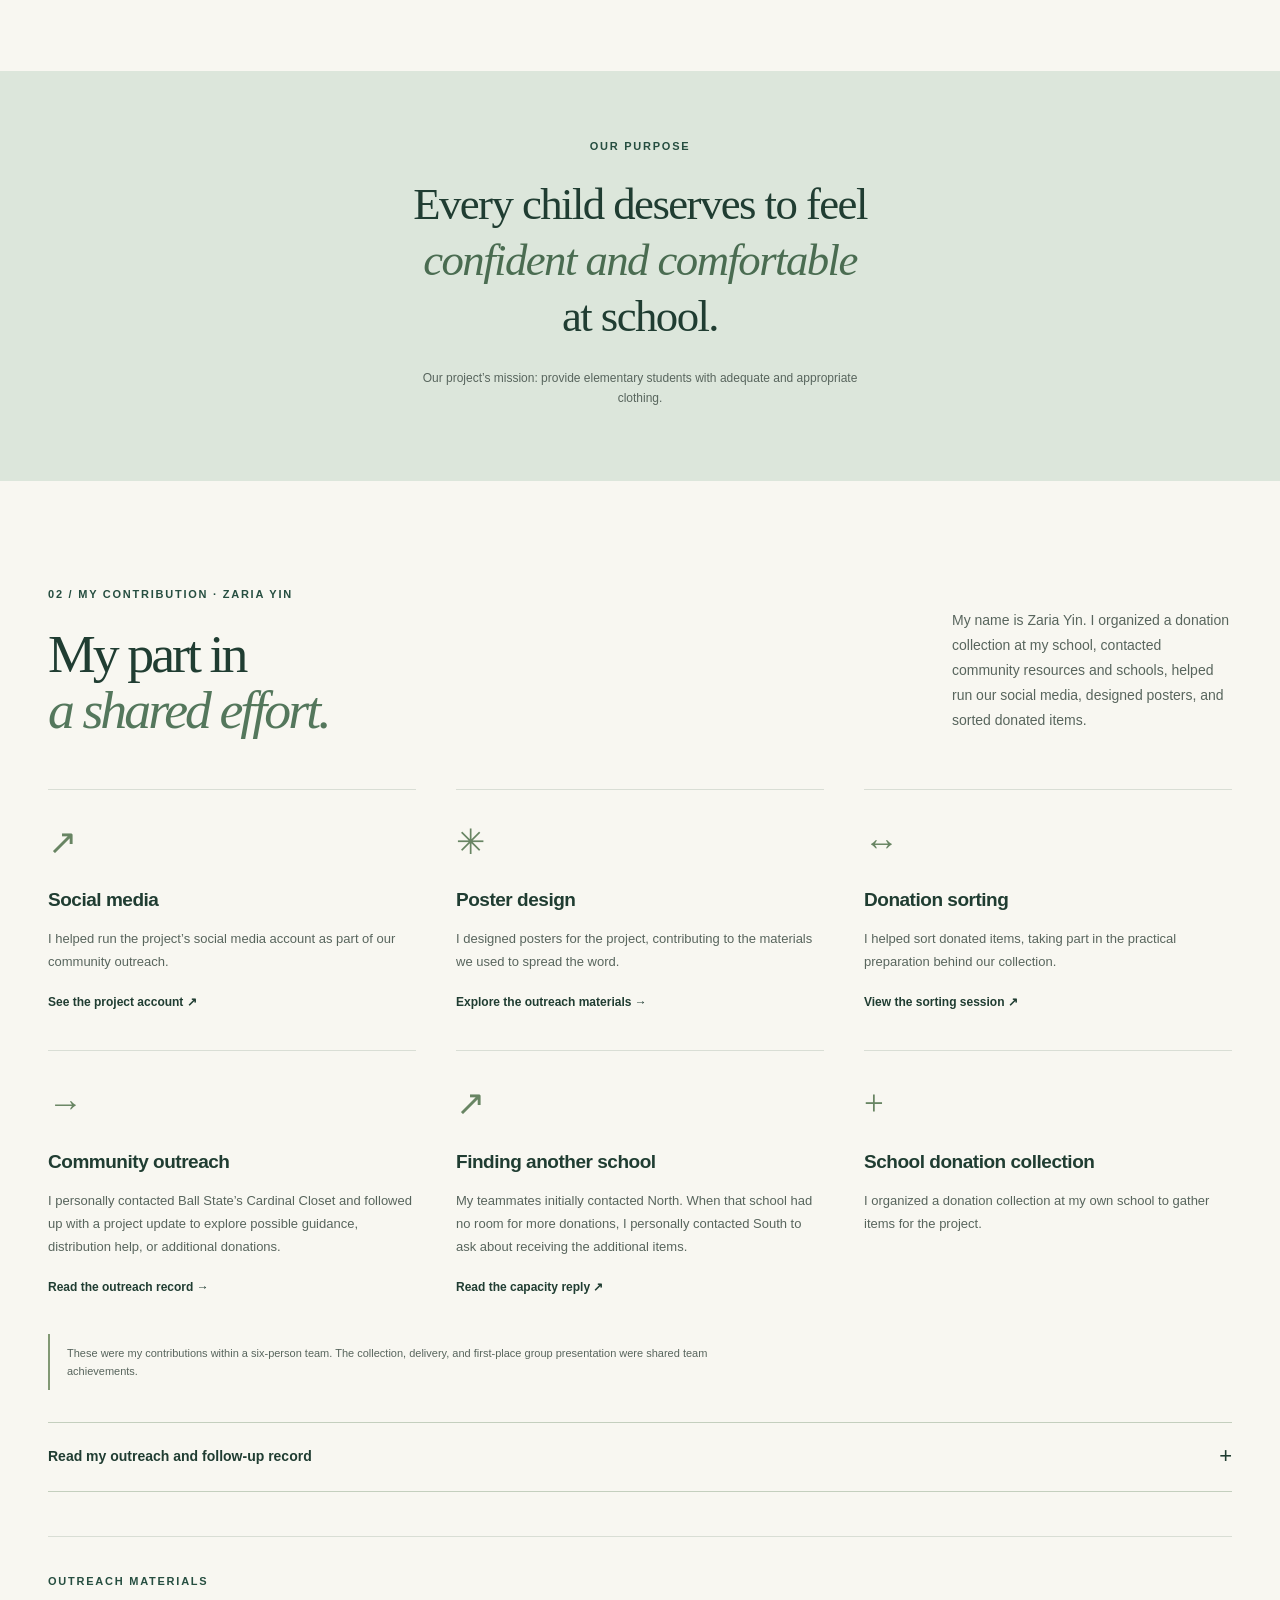
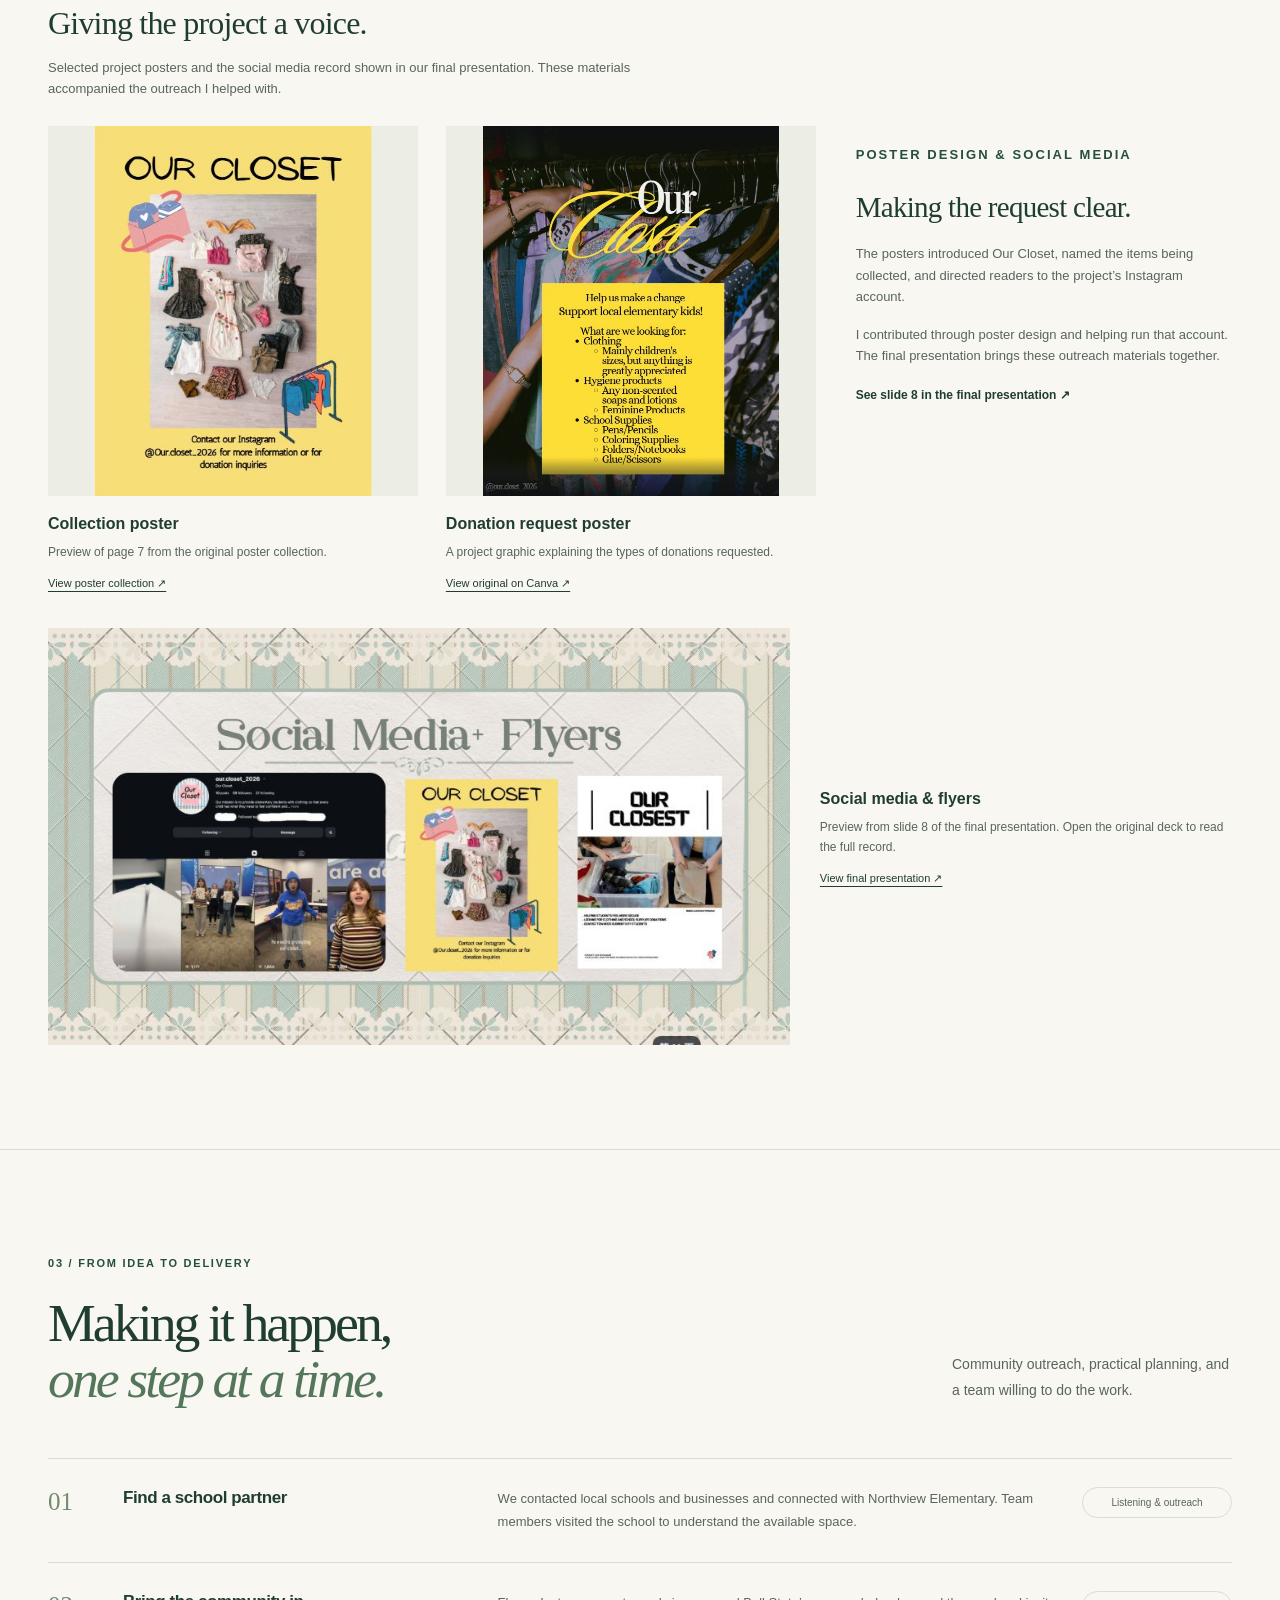
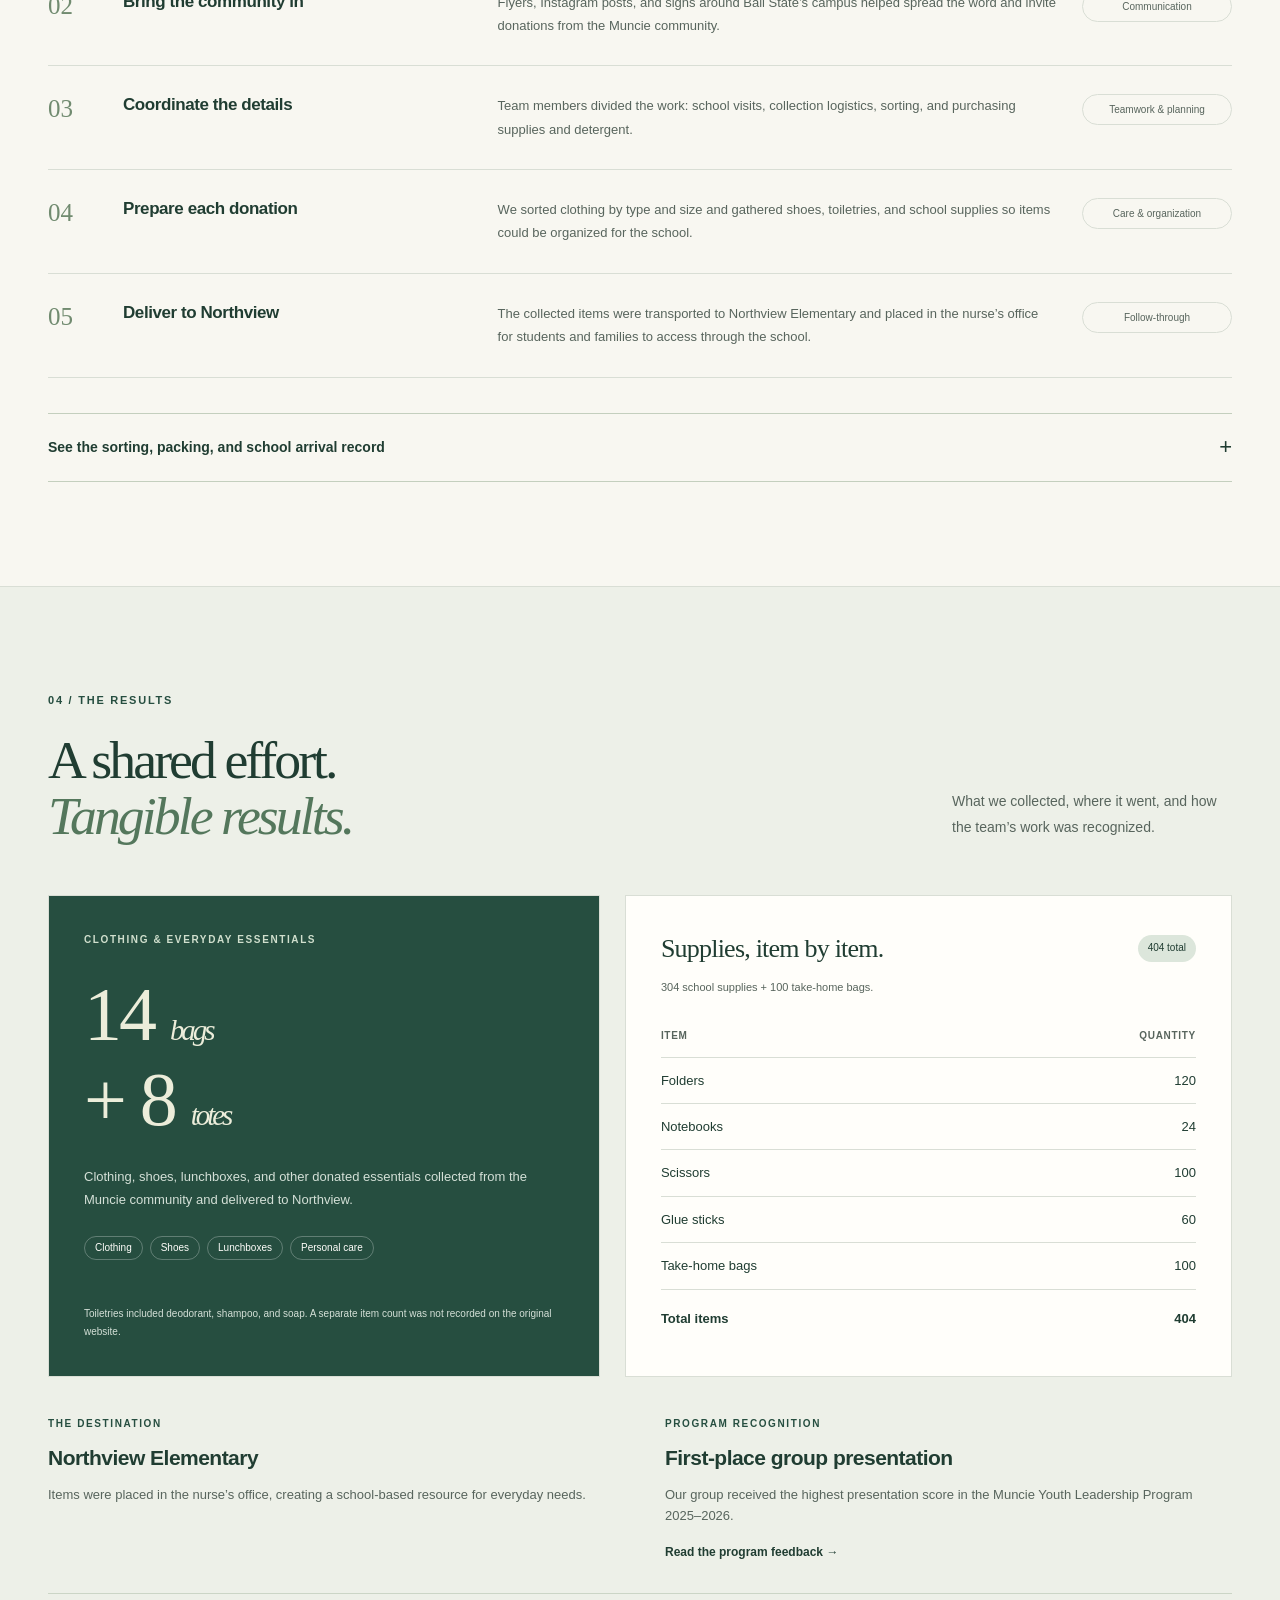
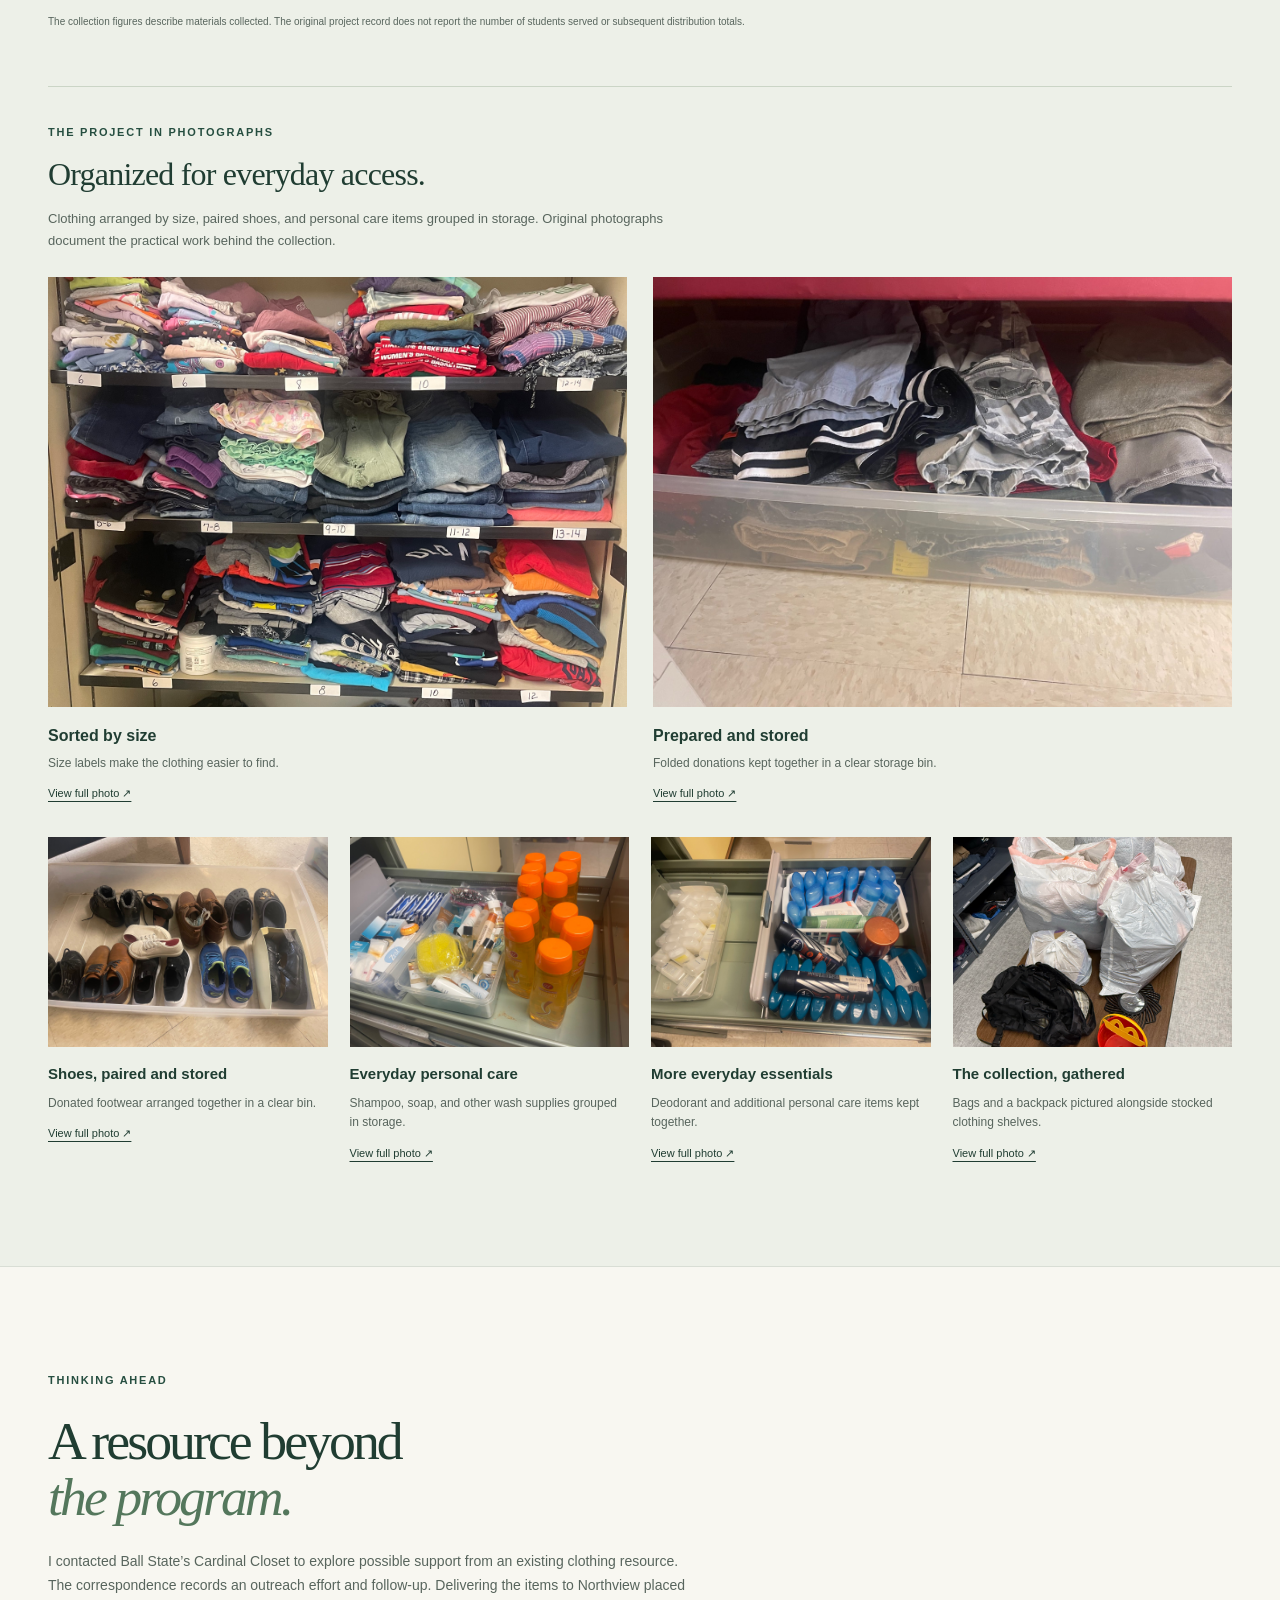
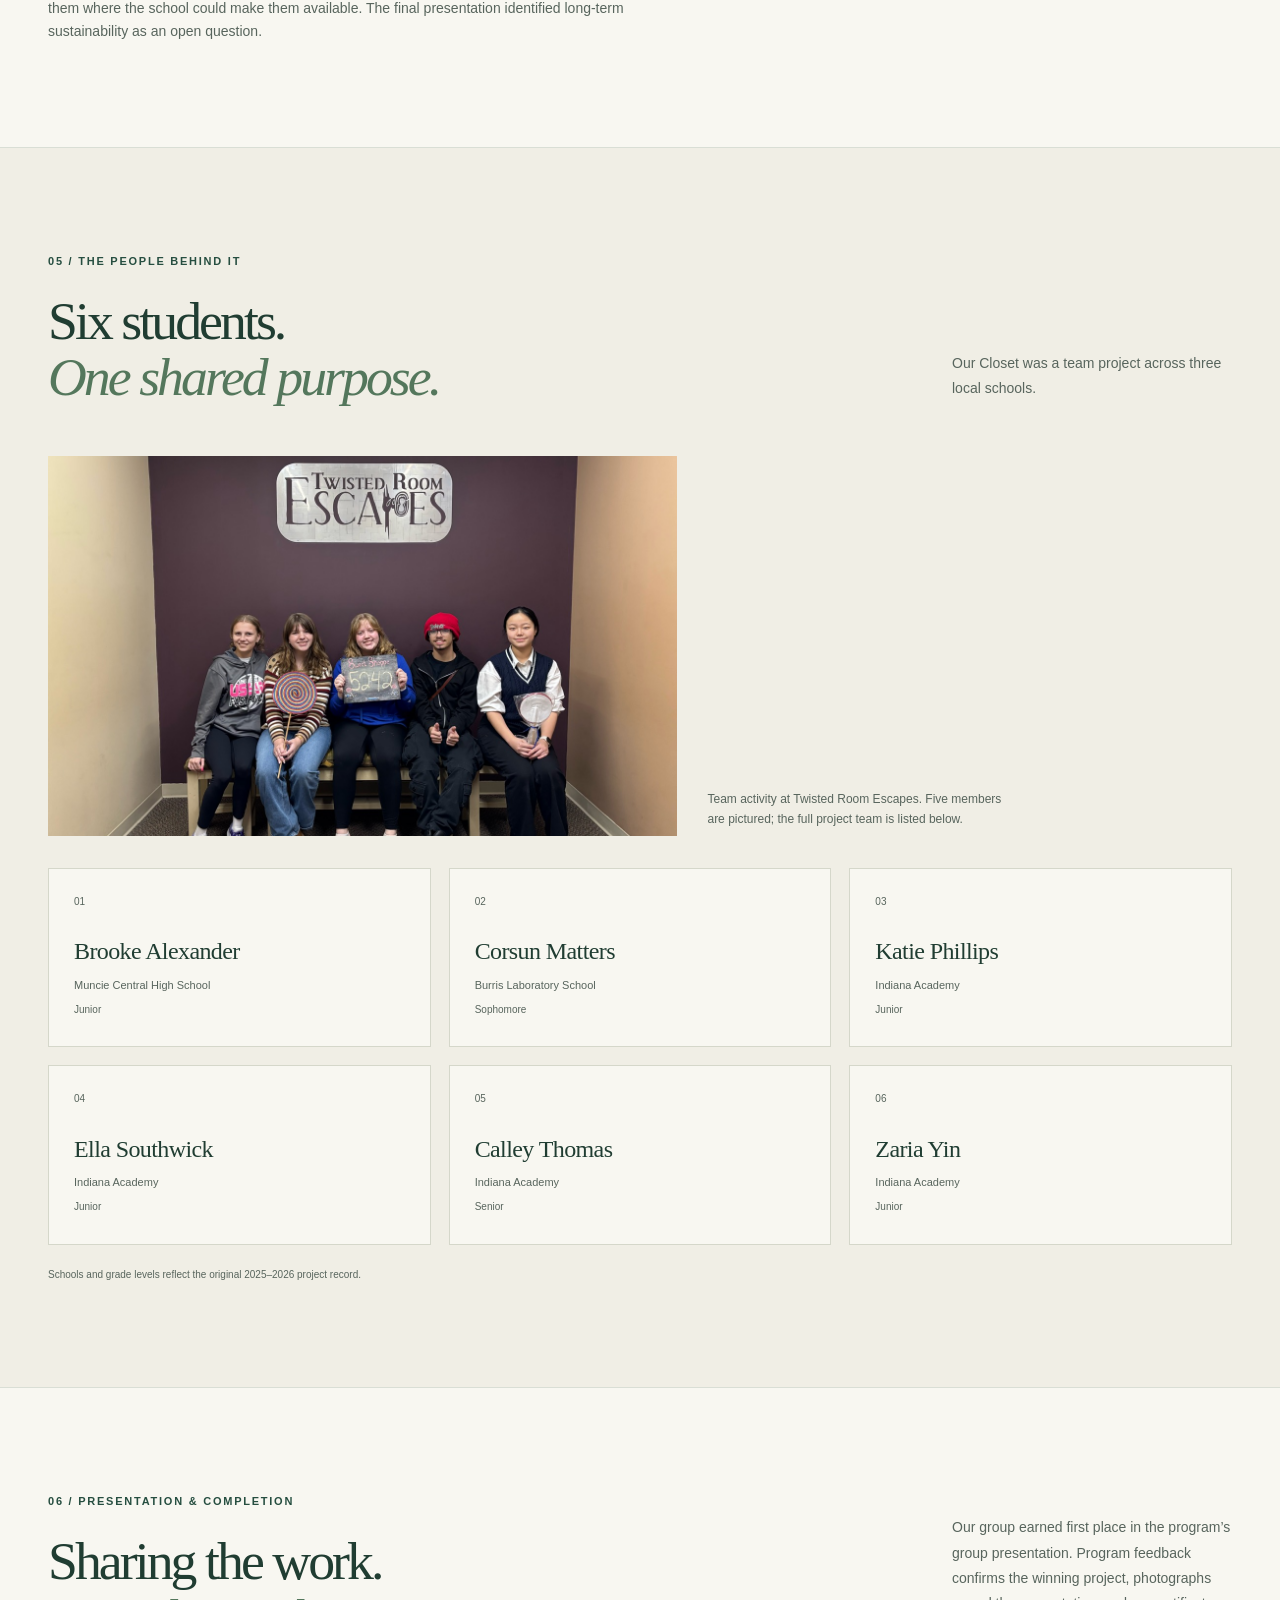
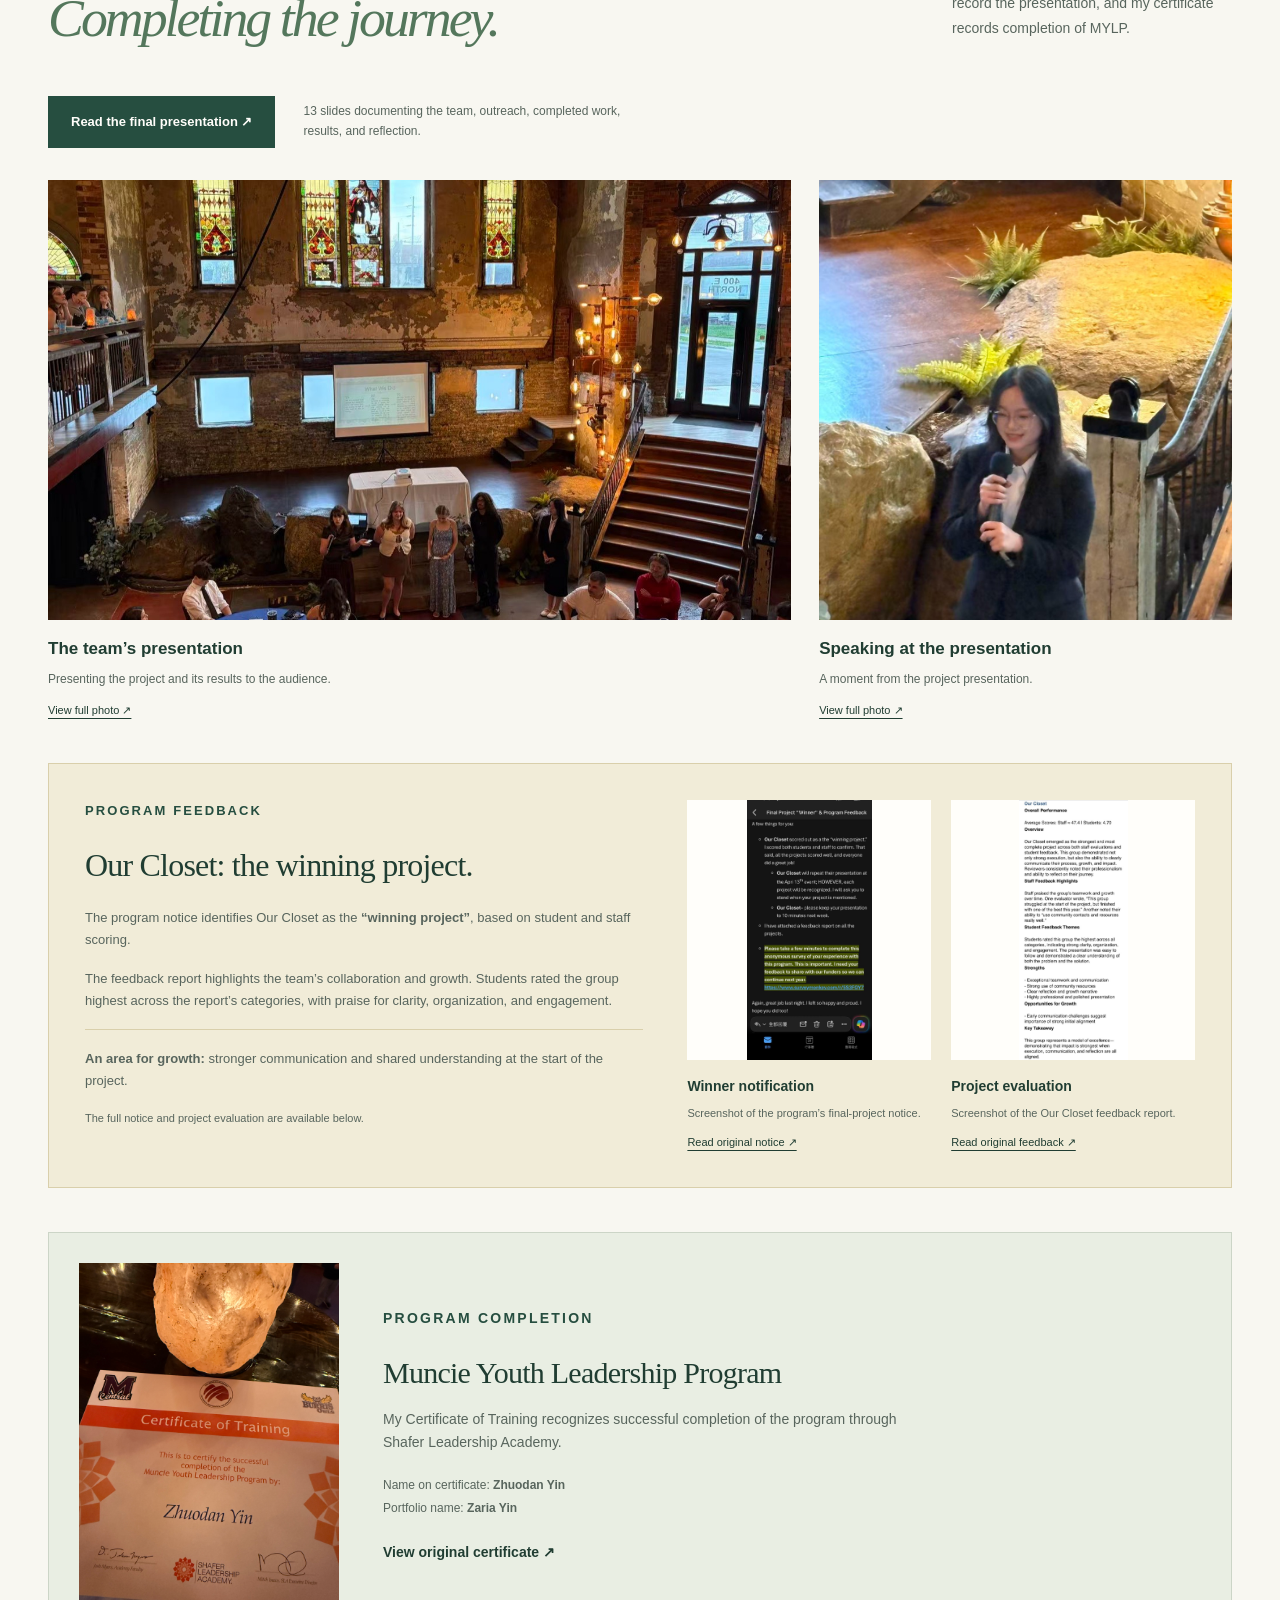
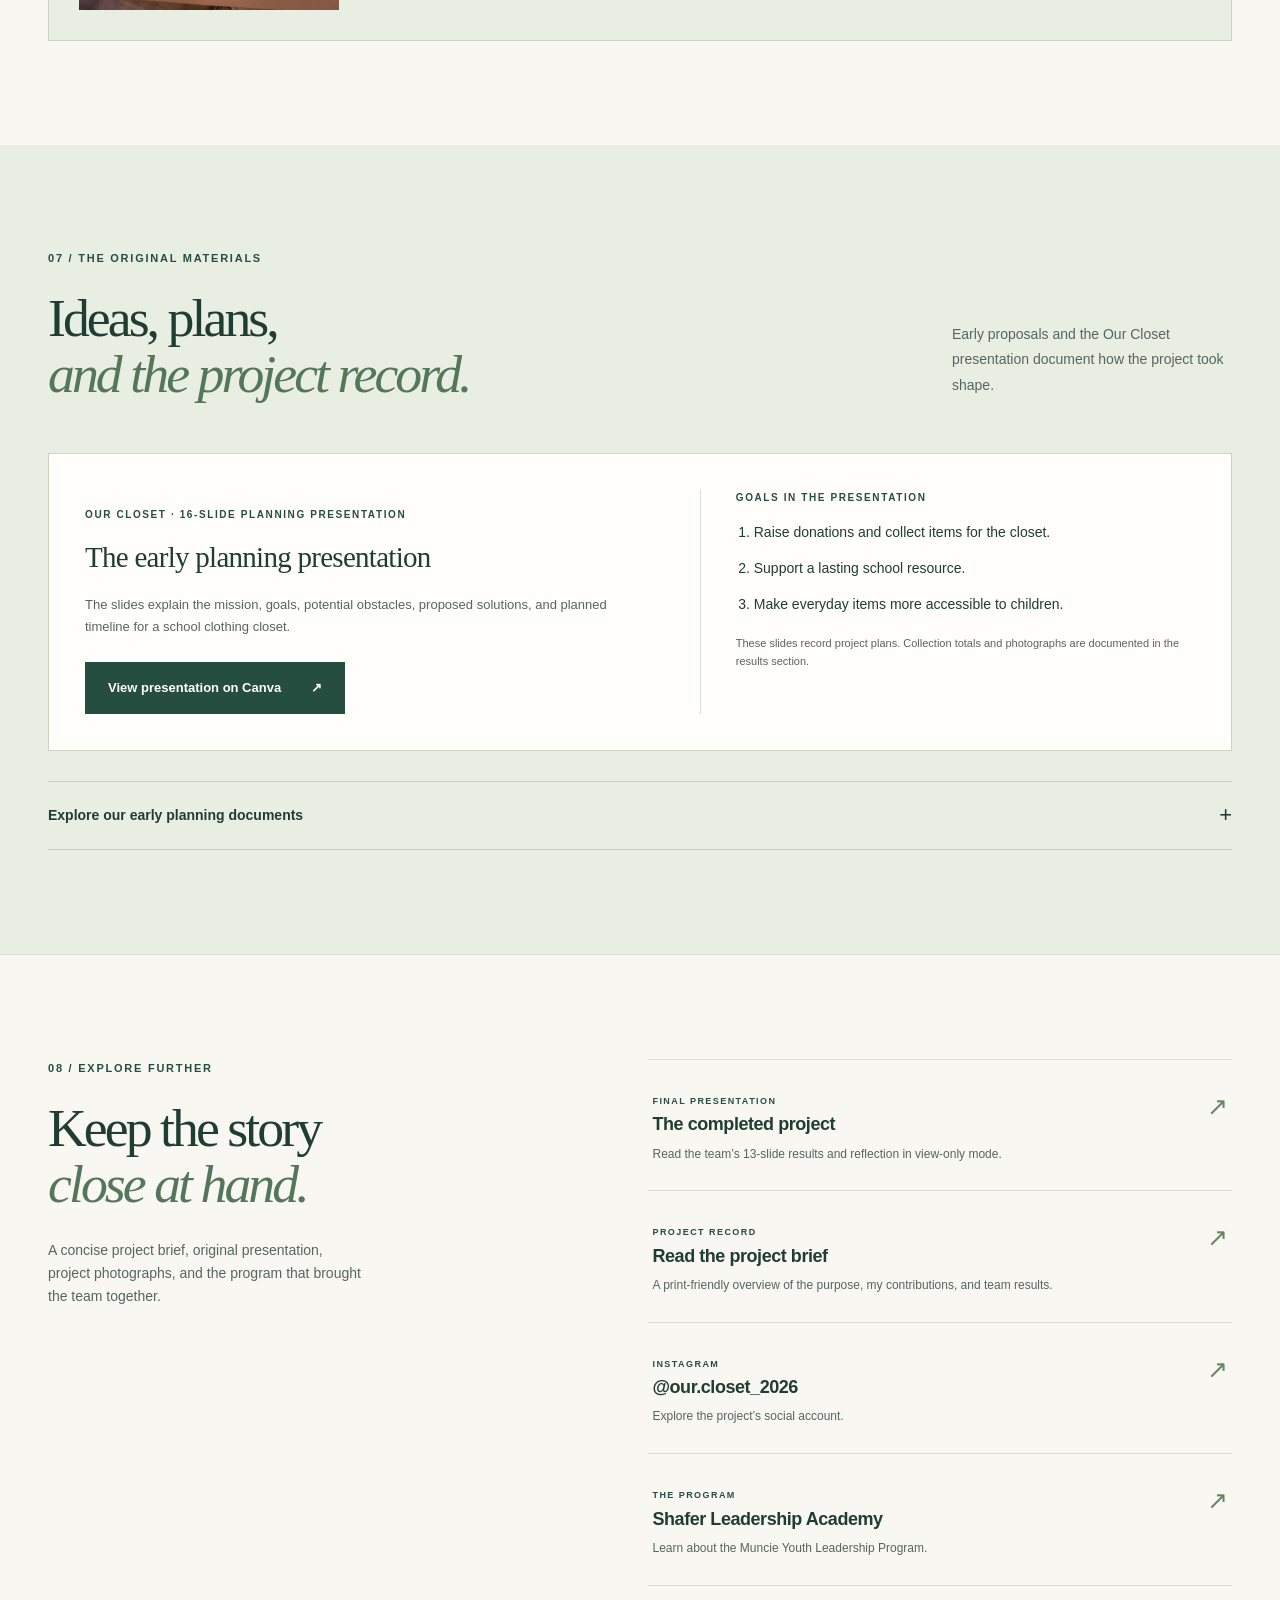
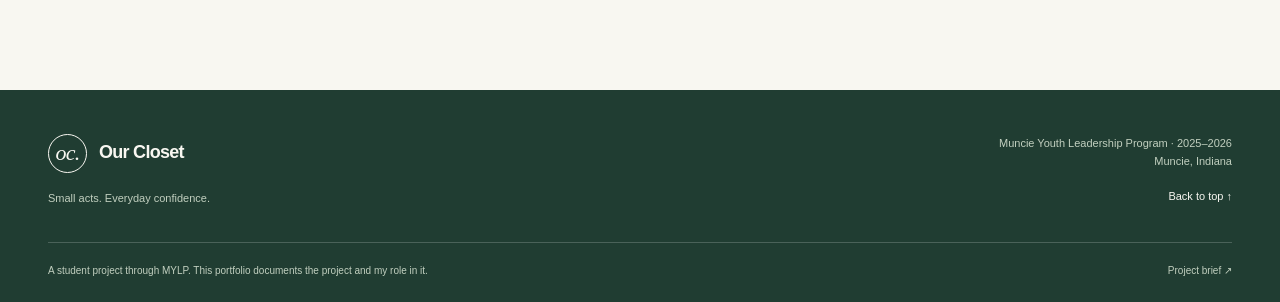
==== commit 965718ce: "Clarify teammates' North contact and personal South outreach" ====
--- a/index.html
+++ b/index.html
@@ -18,7 +18,7 @@
 
 <section class="mission-panel"><div class="container mission-inner"><p class="eyebrow">Our purpose</p><blockquote>Every child deserves to feel<br><em>confident and comfortable</em><br>at school.</blockquote><p>Our project’s mission: provide elementary students with adequate and appropriate clothing.</p></div></section>
 
-<section class="section container" id="contribution" aria-labelledby="contribution-title"><div class="section-heading"><div><p class="eyebrow">02 / My contribution · Zaria Yin</p><h2 id="contribution-title">My part in<br><em>a shared effort.</em></h2></div><p>My name is Zaria Yin. I organized a donation collection at my school, contacted community resources and schools, helped run our social media, designed posters, and sorted donated items.</p></div><div class="learning-grid"><article><span class="learning-symbol" aria-hidden="true">↗</span><h3>Social media</h3><p>I helped run the project’s social media account as part of our community outreach.</p><a class="text-link" href="https://www.instagram.com/our.closet_2026" target="_blank" rel="noopener noreferrer">See the project account ↗</a></article><article><span class="learning-symbol" aria-hidden="true">✳</span><h3>Poster design</h3><p>I designed posters for the project, contributing to the materials we used to spread the word.</p><a class="text-link" href="#outreach">Explore the outreach materials →</a></article><article><span class="learning-symbol" aria-hidden="true">↔</span><h3>Donation sorting</h3><p>I helped sort donated items, taking part in the practical preparation behind our collection.</p><a class="text-link" href="assets/donation-sorting.jpg" target="_blank" rel="noopener noreferrer">View the sorting session ↗</a></article><article><span class="learning-symbol" aria-hidden="true">→</span><h3>Community outreach</h3><p>I personally contacted Ball State’s Cardinal Closet and followed up with a project update to explore possible guidance, distribution help, or additional donations.</p><a class="text-link" href="#correspondence">Read the outreach record →</a></article><article><span class="learning-symbol" aria-hidden="true">↗</span><h3>Finding another school</h3><p>When the first school had no room for more donations, I contacted another school to ask about receiving the additional items.</p><a class="text-link" href="assets/school-capacity-reply.jpg" target="_blank" rel="noopener noreferrer">Read the capacity reply ↗</a></article><article><span class="learning-symbol" aria-hidden="true">+</span><h3>School donation collection</h3><p>I organized a donation collection at my own school to gather items for the project.</p></article></div><p class="contribution-note">These were my contributions within a six-person team. The collection, delivery, and first-place group presentation were shared team achievements.</p><details class="early-planning correspondence-record" id="correspondence"><summary>Read my outreach and follow-up record <span aria-hidden="true">+</span></summary><div class="early-planning-body"><p>I contacted Cardinal Closet to explore possible support and followed up with the project’s progress and donation needs. When a school could not take more donations, I continued looking for another receiving school.</p><div class="correspondence-gallery"><figure class="portfolio-figure"><a href="assets/cardinal-closet-reply.jpg" target="_blank" rel="noopener noreferrer" aria-label="Open original correspondence: Cardinal Closet’s reply"><img src="assets/cardinal-closet-reply.jpg" alt="Reply from Cardinal Closet asking what support the project needs, an event outline, and its proposed role." width="1206" height="1219" loading="lazy" decoding="async"></a><figcaption><strong>Cardinal Closet’s reply</strong><span>A request for the project outline and a clearer explanation of the support needed.</span><a href="assets/cardinal-closet-reply.jpg" target="_blank" rel="noopener noreferrer">Read original screenshot ↗</a></figcaption></figure><figure class="portfolio-figure"><a href="assets/cardinal-closet-follow-up.jpg" target="_blank" rel="noopener noreferrer" aria-label="Open original correspondence: My project follow-up"><img src="assets/cardinal-closet-follow-up.jpg" alt="Follow-up email describing campus collections and asking about guidance, distribution assistance, or additional items." width="588" height="1280" loading="lazy" decoding="async"></a><figcaption><strong>My project follow-up</strong><span>Explaining the collection progress and asking about possible collaboration.</span><a href="assets/cardinal-closet-follow-up.jpg" target="_blank" rel="noopener noreferrer">Read original screenshot ↗</a></figcaption></figure><figure class="portfolio-figure"><a href="assets/school-capacity-reply.jpg" target="_blank" rel="noopener noreferrer" aria-label="Open original correspondence: Responding to a space limit"><img src="assets/school-capacity-reply.jpg" alt="Email exchange in which a school contact says there is no more room, followed by a courteous reply." width="588" height="1280" loading="lazy" decoding="async"></a><figcaption><strong>Responding to a space limit</strong><span>A school contact explained that there was no room for more donations.</span><a href="assets/school-capacity-reply.jpg" target="_blank" rel="noopener noreferrer">Read original screenshot ↗</a></figcaption></figure><figure class="portfolio-figure"><a href="assets/organization-guidance-reply.jpg" target="_blank" rel="noopener noreferrer" aria-label="Open original correspondence: An offer of advice"><img src="assets/organization-guidance-reply.jpg" alt="An organization’s reply congratulates the team, declines direct participation, and offers advice or feedback." width="588" height="1280" loading="lazy" decoding="async"></a><figcaption><strong>An offer of advice</strong><span>The reply offered guidance and feedback while declining direct project participation.</span><a href="assets/organization-guidance-reply.jpg" target="_blank" rel="noopener noreferrer">Read original screenshot ↗</a></figcaption></figure></div></div></details><div class="outreach-portfolio" id="outreach"><div class="evidence-heading"><p class="eyebrow">Outreach materials</p><h3>Giving the project a voice.</h3><p>Selected project posters and the social media record shown in our final presentation. These materials accompanied the outreach I helped with.</p></div><div class="outreach-gallery"><figure class="portfolio-figure"><a href="https://www.canva.com/design/DAHBieLJItc/PNbpJ7HWKl-4S0PMaMuVJw/view" target="_blank" rel="noopener noreferrer" aria-label="Open source: Collection poster"><img src="assets/poster-collection-preview.jpg" alt="Yellow Our Closet poster featuring clothing and the project Instagram account." width="384" height="510" loading="lazy" decoding="async"></a><figcaption><strong>Collection poster</strong><span>Preview of page 7 from the original poster collection.</span><a href="https://www.canva.com/design/DAHBieLJItc/PNbpJ7HWKl-4S0PMaMuVJw/view" target="_blank" rel="noopener noreferrer">View poster collection ↗</a></figcaption></figure><figure class="portfolio-figure"><a href="https://www.canva.com/design/DAHCMGw_d98/bLrzLS510viEVmZVNK3URg/view" target="_blank" rel="noopener noreferrer" aria-label="Open source: Donation request poster"><img src="assets/poster-request-preview.jpg" alt="Our Closet recruitment graphic asking for clothing, hygiene products, and school supplies." width="576" height="720" loading="lazy" decoding="async"></a><figcaption><strong>Donation request poster</strong><span>A project graphic explaining the types of donations requested.</span><a href="https://www.canva.com/design/DAHCMGw_d98/bLrzLS510viEVmZVNK3URg/view" target="_blank" rel="noopener noreferrer">View original on Canva ↗</a></figcaption></figure><article class="outreach-description"><p class="eyebrow">Poster design &amp; social media</p><h3>Making the request clear.</h3><p>The posters introduced Our Closet, named the items being collected, and directed readers to the project’s Instagram account.</p><p>I contributed through poster design and helping run that account. The final presentation brings these outreach materials together.</p><a class="text-link" href="https://www.canva.com/design/DAHEKISyIgo/CR_wtErylHi57obKRPinyQ/view" target="_blank" rel="noopener noreferrer">See slide 8 in the final presentation ↗</a></article></div><figure class="outreach-slide"><a href="https://www.canva.com/design/DAHEKISyIgo/CR_wtErylHi57obKRPinyQ/view" target="_blank" rel="noopener noreferrer" aria-label="Open final presentation containing social media and flyer examples"><img src="assets/outreach-slide-preview.jpg" alt="Slide 8 of the final presentation, titled Social Media and Flyers, showing the project’s social media page and two poster examples." width="908" height="510" loading="lazy" decoding="async"></a><figcaption><strong>Social media &amp; flyers</strong><span>Preview from slide 8 of the final presentation. Open the original deck to read the full record.</span><a href="https://www.canva.com/design/DAHEKISyIgo/CR_wtErylHi57obKRPinyQ/view" target="_blank" rel="noopener noreferrer">View final presentation ↗</a></figcaption></figure></div></section>
+<section class="section container" id="contribution" aria-labelledby="contribution-title"><div class="section-heading"><div><p class="eyebrow">02 / My contribution · Zaria Yin</p><h2 id="contribution-title">My part in<br><em>a shared effort.</em></h2></div><p>My name is Zaria Yin. I organized a donation collection at my school, contacted community resources and schools, helped run our social media, designed posters, and sorted donated items.</p></div><div class="learning-grid"><article><span class="learning-symbol" aria-hidden="true">↗</span><h3>Social media</h3><p>I helped run the project’s social media account as part of our community outreach.</p><a class="text-link" href="https://www.instagram.com/our.closet_2026" target="_blank" rel="noopener noreferrer">See the project account ↗</a></article><article><span class="learning-symbol" aria-hidden="true">✳</span><h3>Poster design</h3><p>I designed posters for the project, contributing to the materials we used to spread the word.</p><a class="text-link" href="#outreach">Explore the outreach materials →</a></article><article><span class="learning-symbol" aria-hidden="true">↔</span><h3>Donation sorting</h3><p>I helped sort donated items, taking part in the practical preparation behind our collection.</p><a class="text-link" href="assets/donation-sorting.jpg" target="_blank" rel="noopener noreferrer">View the sorting session ↗</a></article><article><span class="learning-symbol" aria-hidden="true">→</span><h3>Community outreach</h3><p>I personally contacted Ball State’s Cardinal Closet and followed up with a project update to explore possible guidance, distribution help, or additional donations.</p><a class="text-link" href="#correspondence">Read the outreach record →</a></article><article><span class="learning-symbol" aria-hidden="true">↗</span><h3>Finding another school</h3><p>My teammates initially contacted North. When that school had no room for more donations, I personally contacted South to ask about receiving the additional items.</p><a class="text-link" href="assets/school-capacity-reply.jpg" target="_blank" rel="noopener noreferrer">Read the capacity reply ↗</a></article><article><span class="learning-symbol" aria-hidden="true">+</span><h3>School donation collection</h3><p>I organized a donation collection at my own school to gather items for the project.</p></article></div><p class="contribution-note">These were my contributions within a six-person team. The collection, delivery, and first-place group presentation were shared team achievements.</p><details class="early-planning correspondence-record" id="correspondence"><summary>Read my outreach and follow-up record <span aria-hidden="true">+</span></summary><div class="early-planning-body"><p>I contacted Cardinal Closet to explore possible support and followed up with the project’s progress and donation needs. My teammates made the initial contact with North. After that school could not take more donations, I personally contacted South about receiving the additional items.</p><div class="correspondence-gallery"><figure class="portfolio-figure"><a href="assets/cardinal-closet-reply.jpg" target="_blank" rel="noopener noreferrer" aria-label="Open original correspondence: Cardinal Closet’s reply"><img src="assets/cardinal-closet-reply.jpg" alt="Reply from Cardinal Closet asking what support the project needs, an event outline, and its proposed role." width="1206" height="1219" loading="lazy" decoding="async"></a><figcaption><strong>Cardinal Closet’s reply</strong><span>A request for the project outline and a clearer explanation of the support needed.</span><a href="assets/cardinal-closet-reply.jpg" target="_blank" rel="noopener noreferrer">Read original screenshot ↗</a></figcaption></figure><figure class="portfolio-figure"><a href="assets/cardinal-closet-follow-up.jpg" target="_blank" rel="noopener noreferrer" aria-label="Open original correspondence: My project follow-up"><img src="assets/cardinal-closet-follow-up.jpg" alt="Follow-up email describing campus collections and asking about guidance, distribution assistance, or additional items." width="588" height="1280" loading="lazy" decoding="async"></a><figcaption><strong>My project follow-up</strong><span>Explaining the collection progress and asking about possible collaboration.</span><a href="assets/cardinal-closet-follow-up.jpg" target="_blank" rel="noopener noreferrer">Read original screenshot ↗</a></figcaption></figure><figure class="portfolio-figure"><a href="assets/school-capacity-reply.jpg" target="_blank" rel="noopener noreferrer" aria-label="Open original correspondence: Responding to a space limit"><img src="assets/school-capacity-reply.jpg" alt="Email exchange in which a school contact says there is no more room, followed by a courteous reply." width="588" height="1280" loading="lazy" decoding="async"></a><figcaption><strong>Responding to a space limit</strong><span>A school contact explained that there was no room for more donations.</span><a href="assets/school-capacity-reply.jpg" target="_blank" rel="noopener noreferrer">Read original screenshot ↗</a></figcaption></figure><figure class="portfolio-figure"><a href="assets/organization-guidance-reply.jpg" target="_blank" rel="noopener noreferrer" aria-label="Open original correspondence: An offer of advice"><img src="assets/organization-guidance-reply.jpg" alt="An organization’s reply congratulates the team, declines direct participation, and offers advice or feedback." width="588" height="1280" loading="lazy" decoding="async"></a><figcaption><strong>An offer of advice</strong><span>The reply offered guidance and feedback while declining direct project participation.</span><a href="assets/organization-guidance-reply.jpg" target="_blank" rel="noopener noreferrer">Read original screenshot ↗</a></figcaption></figure></div></div></details><div class="outreach-portfolio" id="outreach"><div class="evidence-heading"><p class="eyebrow">Outreach materials</p><h3>Giving the project a voice.</h3><p>Selected project posters and the social media record shown in our final presentation. These materials accompanied the outreach I helped with.</p></div><div class="outreach-gallery"><figure class="portfolio-figure"><a href="https://www.canva.com/design/DAHBieLJItc/PNbpJ7HWKl-4S0PMaMuVJw/view" target="_blank" rel="noopener noreferrer" aria-label="Open source: Collection poster"><img src="assets/poster-collection-preview.jpg" alt="Yellow Our Closet poster featuring clothing and the project Instagram account." width="384" height="510" loading="lazy" decoding="async"></a><figcaption><strong>Collection poster</strong><span>Preview of page 7 from the original poster collection.</span><a href="https://www.canva.com/design/DAHBieLJItc/PNbpJ7HWKl-4S0PMaMuVJw/view" target="_blank" rel="noopener noreferrer">View poster collection ↗</a></figcaption></figure><figure class="portfolio-figure"><a href="https://www.canva.com/design/DAHCMGw_d98/bLrzLS510viEVmZVNK3URg/view" target="_blank" rel="noopener noreferrer" aria-label="Open source: Donation request poster"><img src="assets/poster-request-preview.jpg" alt="Our Closet recruitment graphic asking for clothing, hygiene products, and school supplies." width="576" height="720" loading="lazy" decoding="async"></a><figcaption><strong>Donation request poster</strong><span>A project graphic explaining the types of donations requested.</span><a href="https://www.canva.com/design/DAHCMGw_d98/bLrzLS510viEVmZVNK3URg/view" target="_blank" rel="noopener noreferrer">View original on Canva ↗</a></figcaption></figure><article class="outreach-description"><p class="eyebrow">Poster design &amp; social media</p><h3>Making the request clear.</h3><p>The posters introduced Our Closet, named the items being collected, and directed readers to the project’s Instagram account.</p><p>I contributed through poster design and helping run that account. The final presentation brings these outreach materials together.</p><a class="text-link" href="https://www.canva.com/design/DAHEKISyIgo/CR_wtErylHi57obKRPinyQ/view" target="_blank" rel="noopener noreferrer">See slide 8 in the final presentation ↗</a></article></div><figure class="outreach-slide"><a href="https://www.canva.com/design/DAHEKISyIgo/CR_wtErylHi57obKRPinyQ/view" target="_blank" rel="noopener noreferrer" aria-label="Open final presentation containing social media and flyer examples"><img src="assets/outreach-slide-preview.jpg" alt="Slide 8 of the final presentation, titled Social Media and Flyers, showing the project’s social media page and two poster examples." width="908" height="510" loading="lazy" decoding="async"></a><figcaption><strong>Social media &amp; flyers</strong><span>Preview from slide 8 of the final presentation. Open the original deck to read the full record.</span><a href="https://www.canva.com/design/DAHEKISyIgo/CR_wtErylHi57obKRPinyQ/view" target="_blank" rel="noopener noreferrer">View final presentation ↗</a></figcaption></figure></div></section>
 
 <section class="process-section"><div class="section container" id="process" aria-labelledby="process-title"><div class="section-heading"><div><p class="eyebrow">03 / From idea to delivery</p><h2 id="process-title">Making it happen,<br><em>one step at a time.</em></h2></div><p>Community outreach, practical planning, and a team willing to do the work.</p></div><ol class="process-list"><li><span class="step-index" aria-hidden="true">01</span><h3>Find a school partner</h3><p>We contacted local schools and businesses and connected with Northview Elementary. Team members visited the school to understand the available space.</p><span class="step-skill">Listening &amp; outreach</span></li><li><span class="step-index" aria-hidden="true">02</span><h3>Bring the community in</h3><p>Flyers, Instagram posts, and signs around Ball State’s campus helped spread the word and invite donations from the Muncie community.</p><span class="step-skill">Communication</span></li><li><span class="step-index" aria-hidden="true">03</span><h3>Coordinate the details</h3><p>Team members divided the work: school visits, collection logistics, sorting, and purchasing supplies and detergent.</p><span class="step-skill">Teamwork &amp; planning</span></li><li><span class="step-index" aria-hidden="true">04</span><h3>Prepare each donation</h3><p>We sorted clothing by type and size and gathered shoes, toiletries, and school supplies so items could be organized for the school.</p><span class="step-skill">Care &amp; organization</span></li><li><span class="step-index" aria-hidden="true">05</span><h3>Deliver to Northview</h3><p>The collected items were transported to Northview Elementary and placed in the nurse’s office for students and families to access through the school.</p><span class="step-skill">Follow-through</span></li></ol><details class="early-planning process-archive" id="delivery-record"><summary>See the sorting, packing, and school arrival record <span aria-hidden="true">+</span></summary><div class="early-planning-body"><p>Additional project photographs show donations being prepared and items gathered at the school. The final presentation records delivery to Northview Elementary’s nurse’s office.</p><div class="process-gallery"><figure class="portfolio-figure"><a href="assets/sorting-overview.jpg" target="_blank" rel="noopener noreferrer" aria-label="Open source: Sorting together"><img src="assets/sorting-overview.jpg" alt="Team members prepare donations around tables with clothing, storage bins, and bags." width="1280" height="960" loading="lazy" decoding="async"></a><figcaption><strong>Sorting together</strong><span>Clothing, shoes, bags, and storage containers gathered across the work space.</span><a href="assets/sorting-overview.jpg" target="_blank" rel="noopener noreferrer">Open original photo ↗</a></figcaption></figure><figure class="portfolio-figure"><a href="assets/packing-essentials.jpg" target="_blank" rel="noopener noreferrer" aria-label="Open source: Preparing the essentials"><img src="assets/packing-essentials.jpg" alt="A team member prepares donated items beside storage bins and boxes of personal care supplies." width="2880" height="3840" loading="lazy" decoding="async"></a><figcaption><strong>Preparing the essentials</strong><span>Personal care items and other donations being grouped into containers.</span><a href="assets/packing-essentials.jpg" target="_blank" rel="noopener noreferrer">Open original photo ↗</a></figcaption></figure><figure class="portfolio-figure"><a href="assets/school-storage-arrival.jpg" target="_blank" rel="noopener noreferrer" aria-label="Open source: Items gathered at the school"><img src="assets/school-storage-arrival.jpg" alt="Clothing in labeled fabric bins beside storage containers and a school nurse’s examination cot." width="1280" height="960" loading="lazy" decoding="async"></a><figcaption><strong>Items gathered at the school</strong><span>Clothing bins and storage containers pictured in the school nurse’s room.</span><a href="assets/school-storage-arrival.jpg" target="_blank" rel="noopener noreferrer">Open original photo ↗</a></figcaption></figure><figure class="portfolio-figure"><a href="assets/school-donation-bags.jpg" target="_blank" rel="noopener noreferrer" aria-label="Open source: More of the collection"><img src="assets/school-donation-bags.jpg" alt="Filled black and blue donation bags gathered beside a school bulletin board and a door." width="2880" height="3840" loading="lazy" decoding="async"></a><figcaption><strong>More of the collection</strong><span>Packed clothing bags pictured together at the school.</span><a href="assets/school-donation-bags.jpg" target="_blank" rel="noopener noreferrer">Open original photo ↗</a></figcaption></figure></div></div></details></div></section>
 
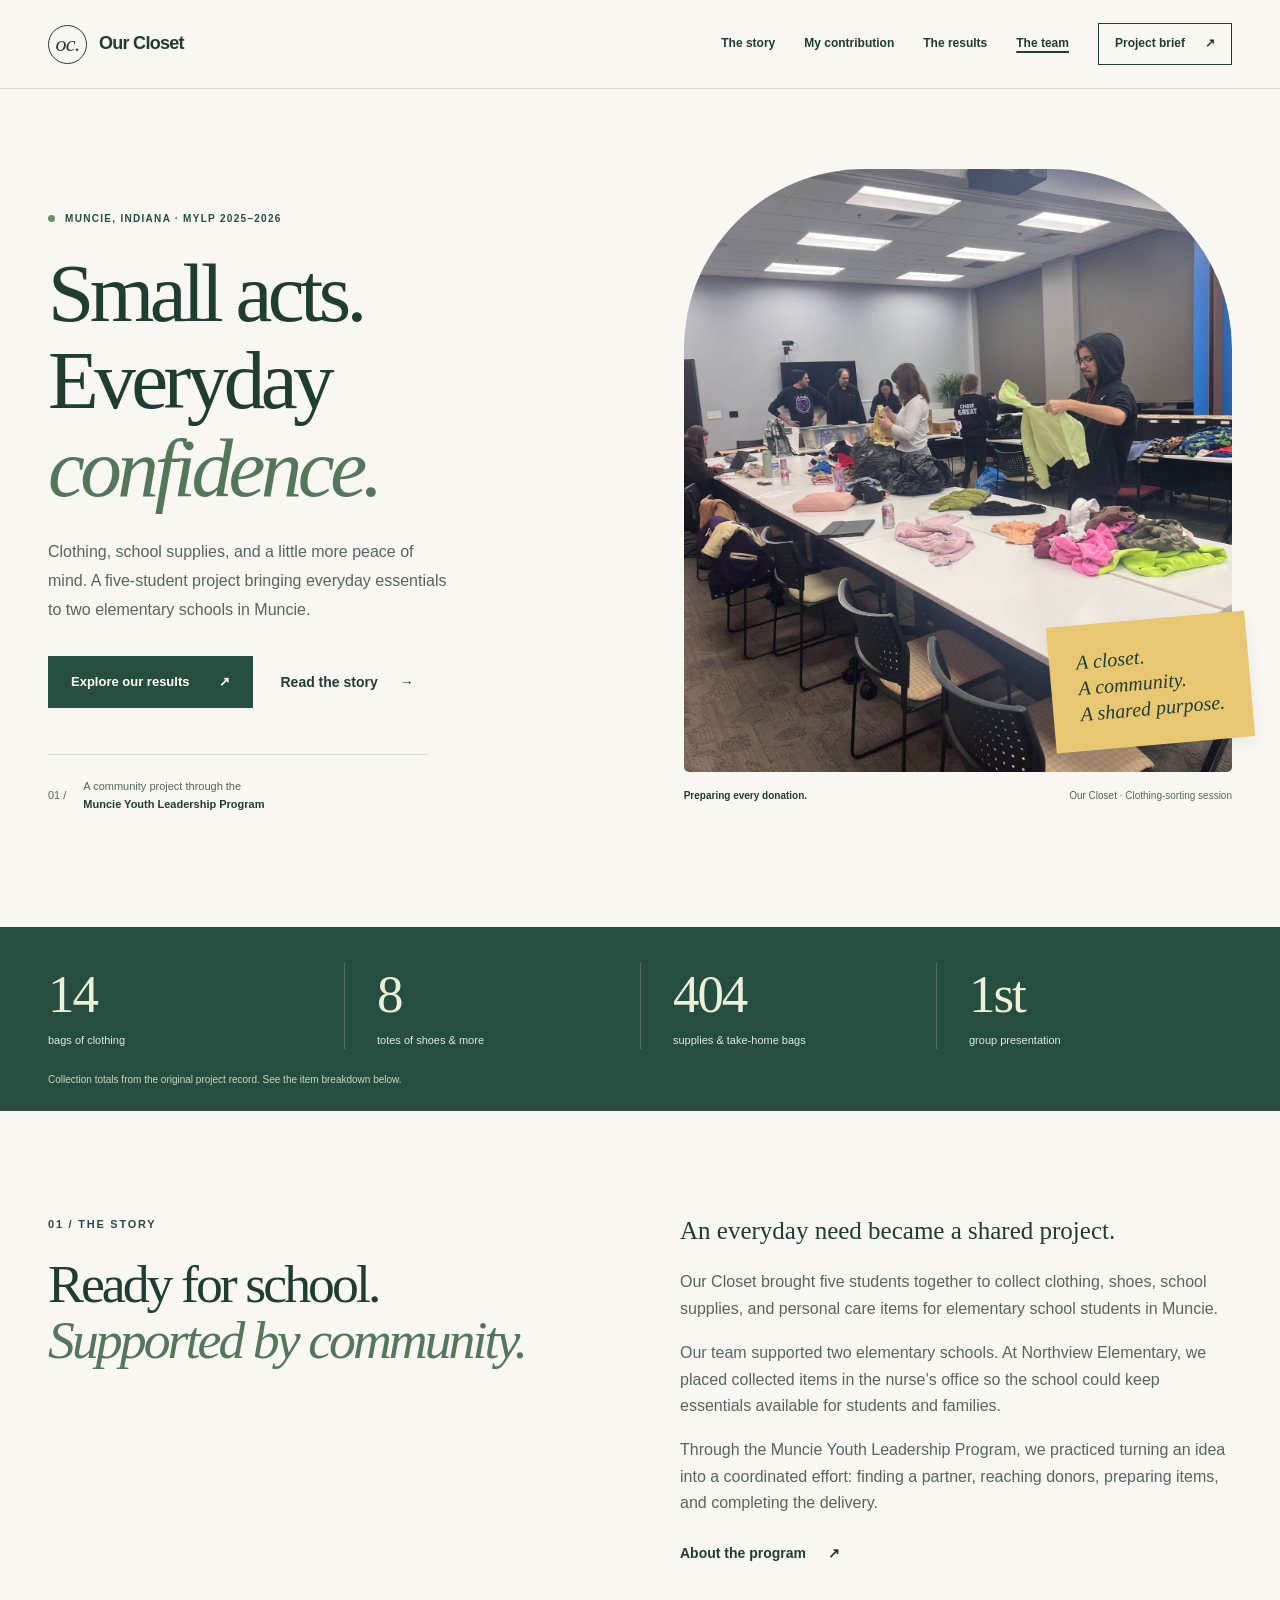
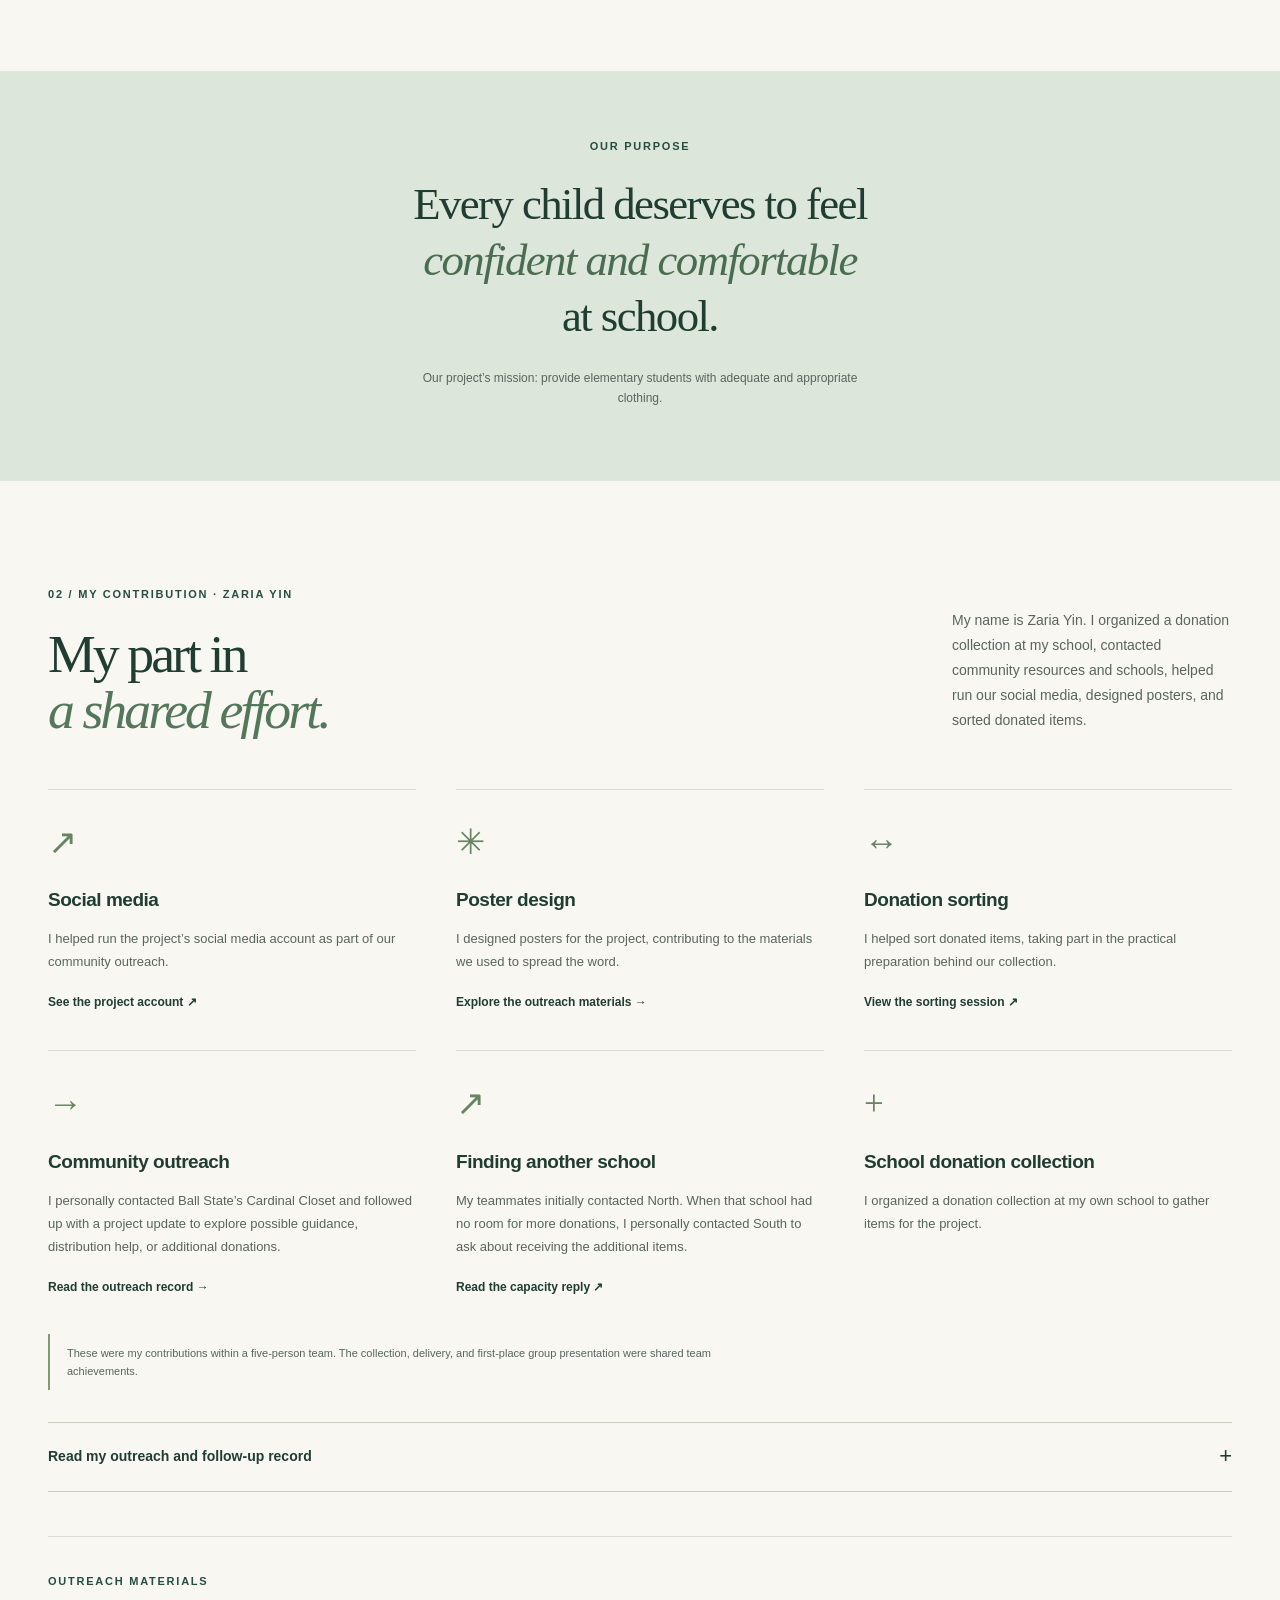
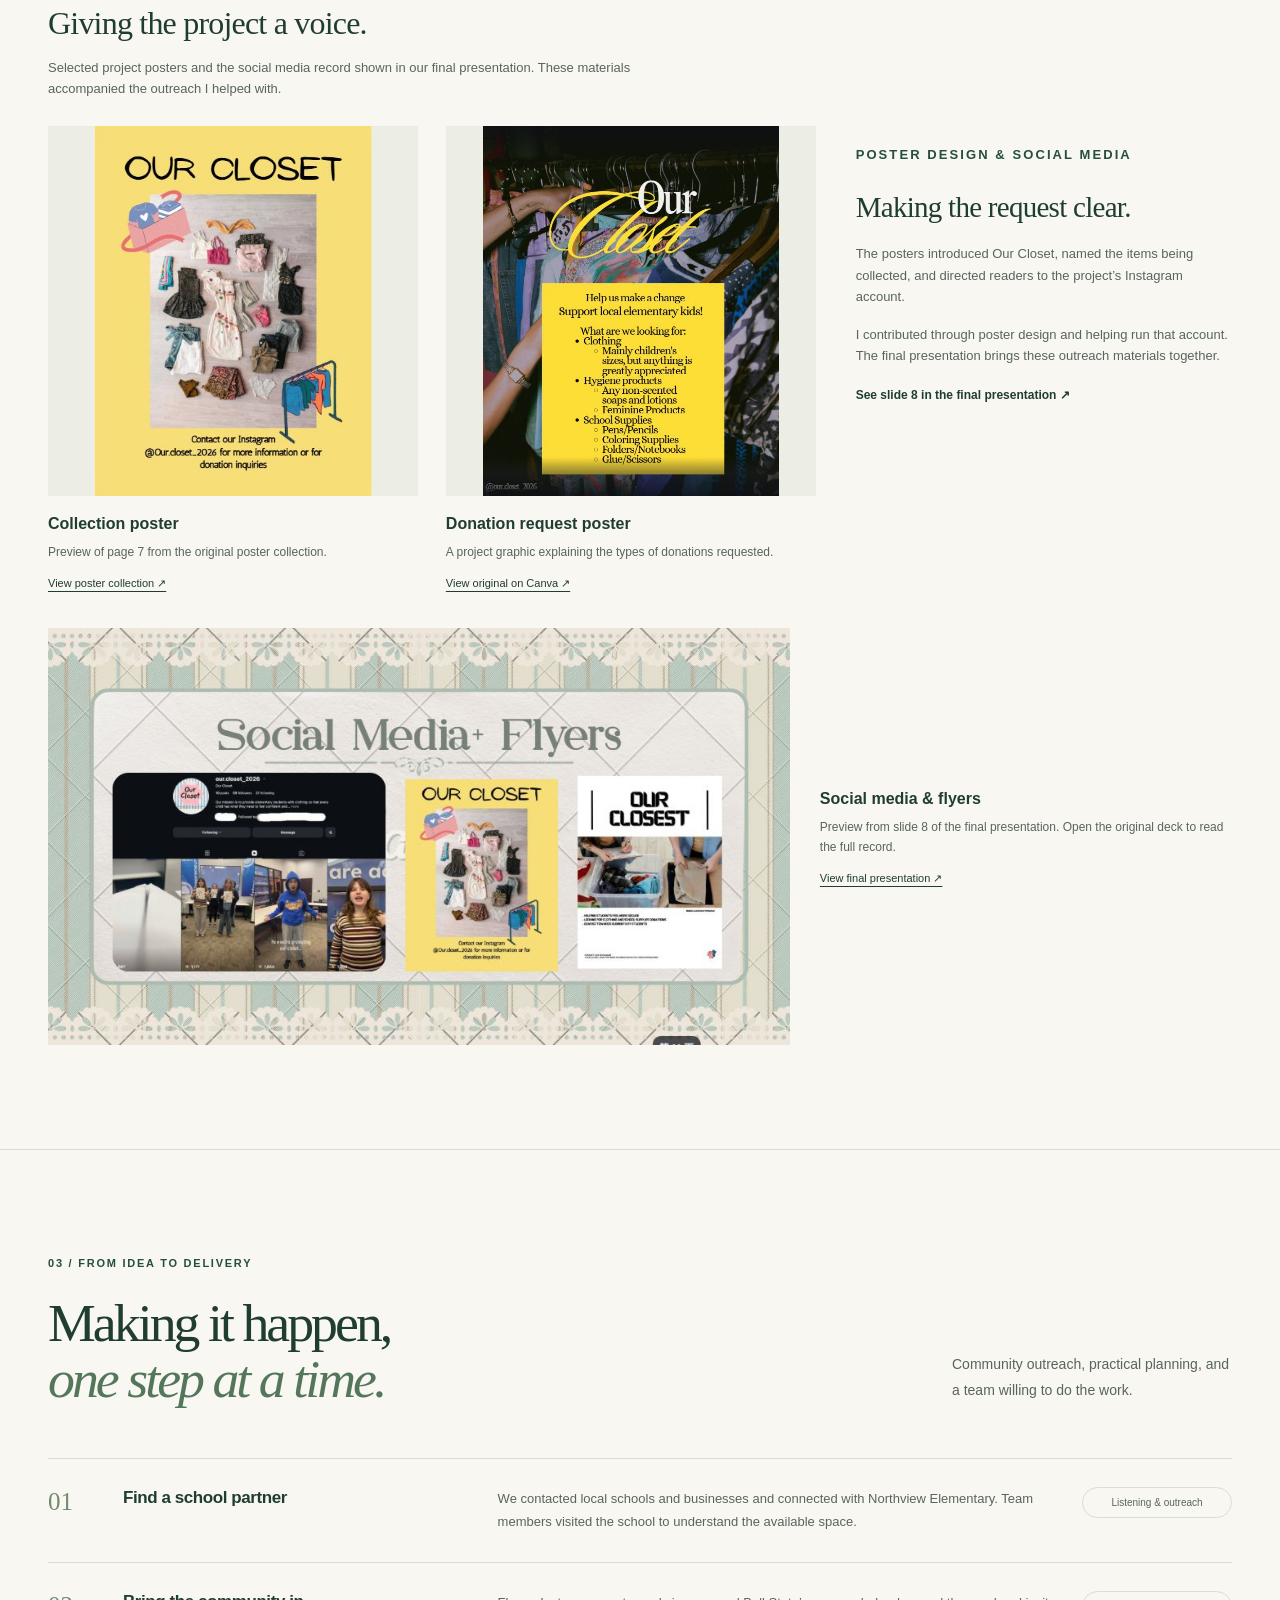
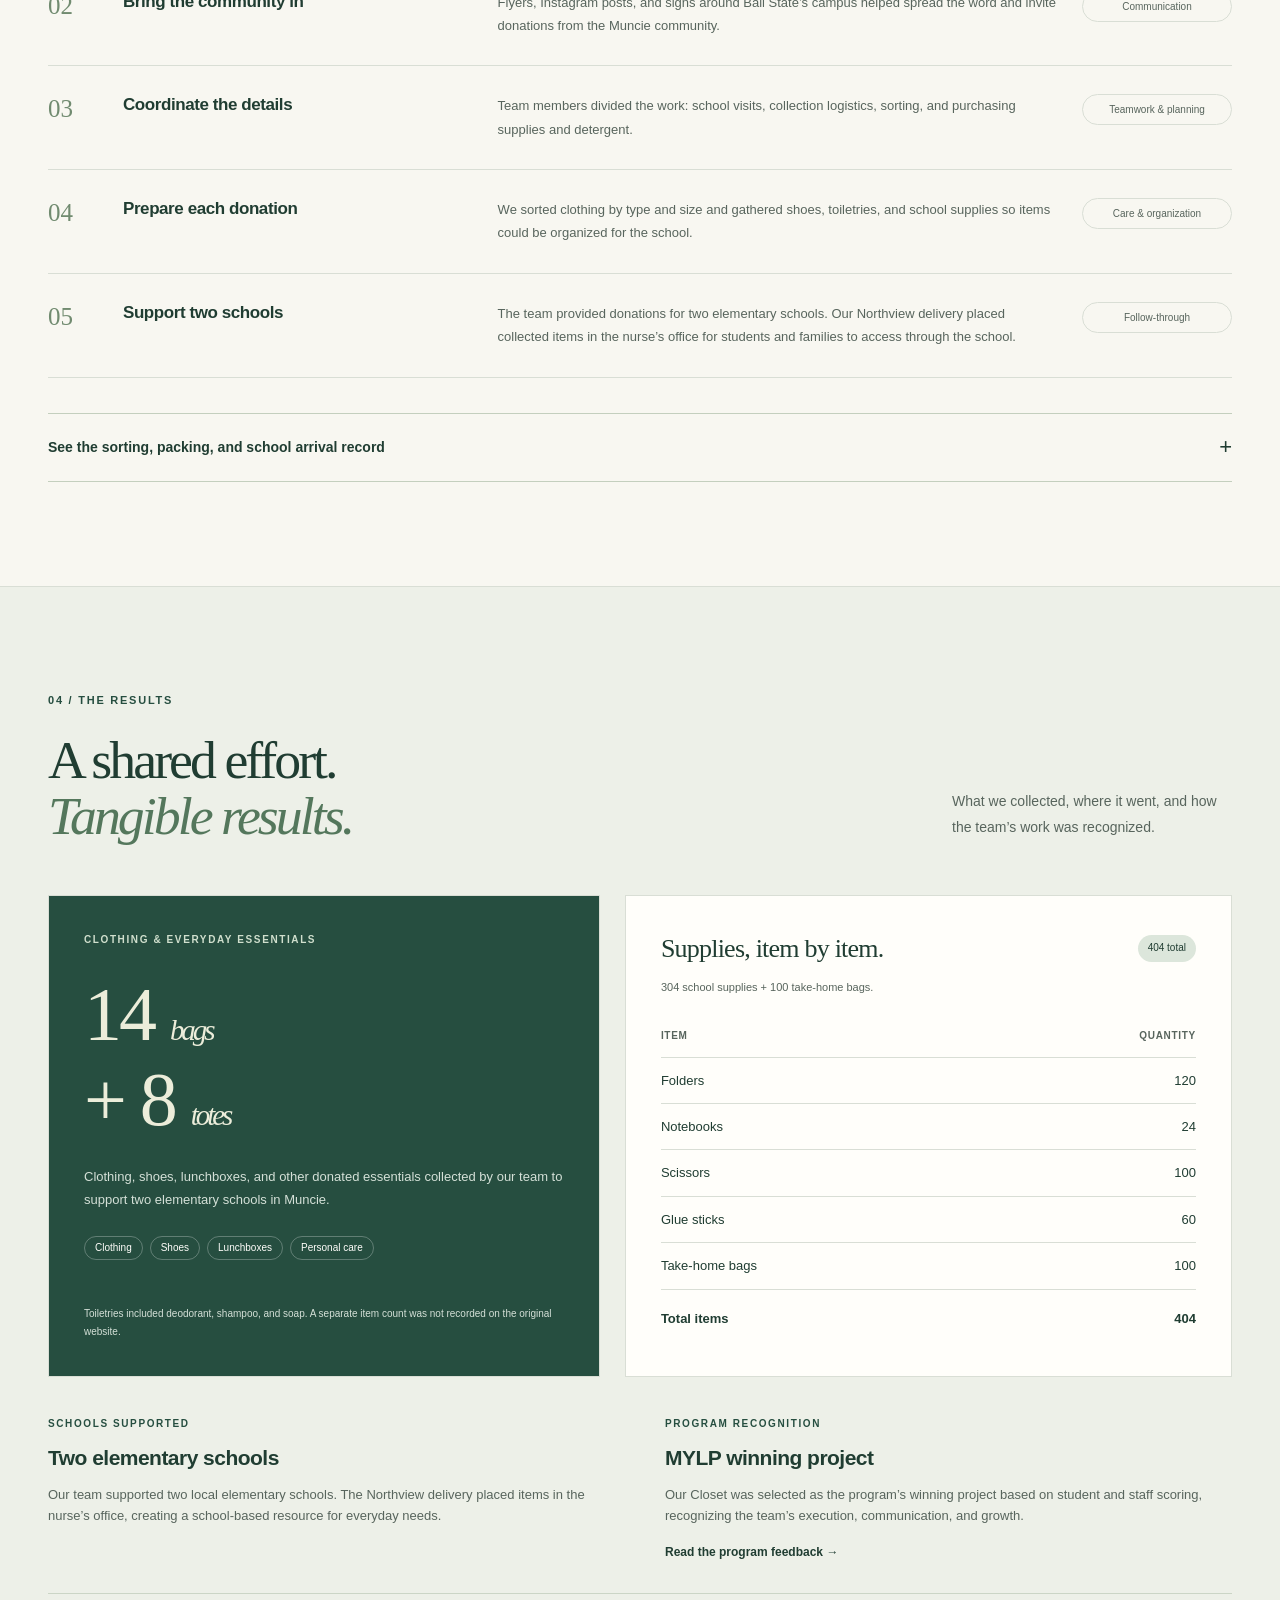
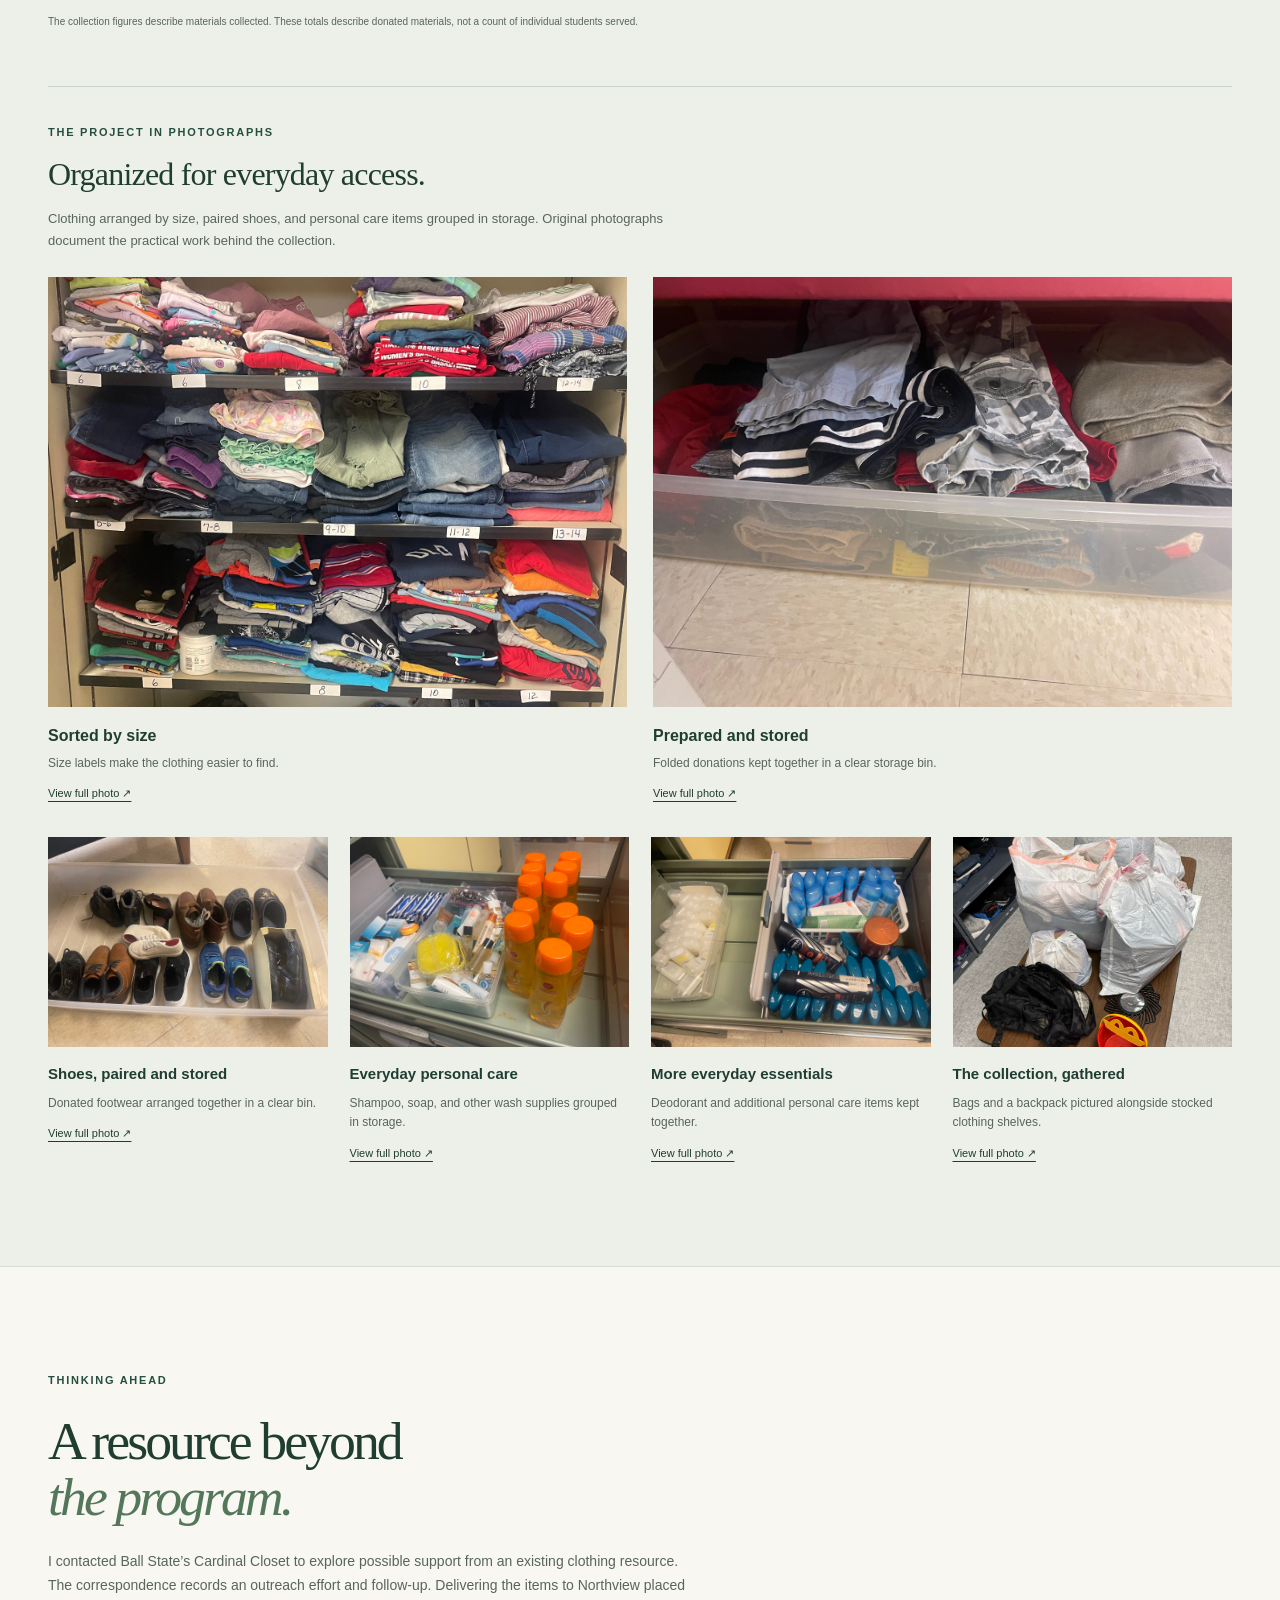
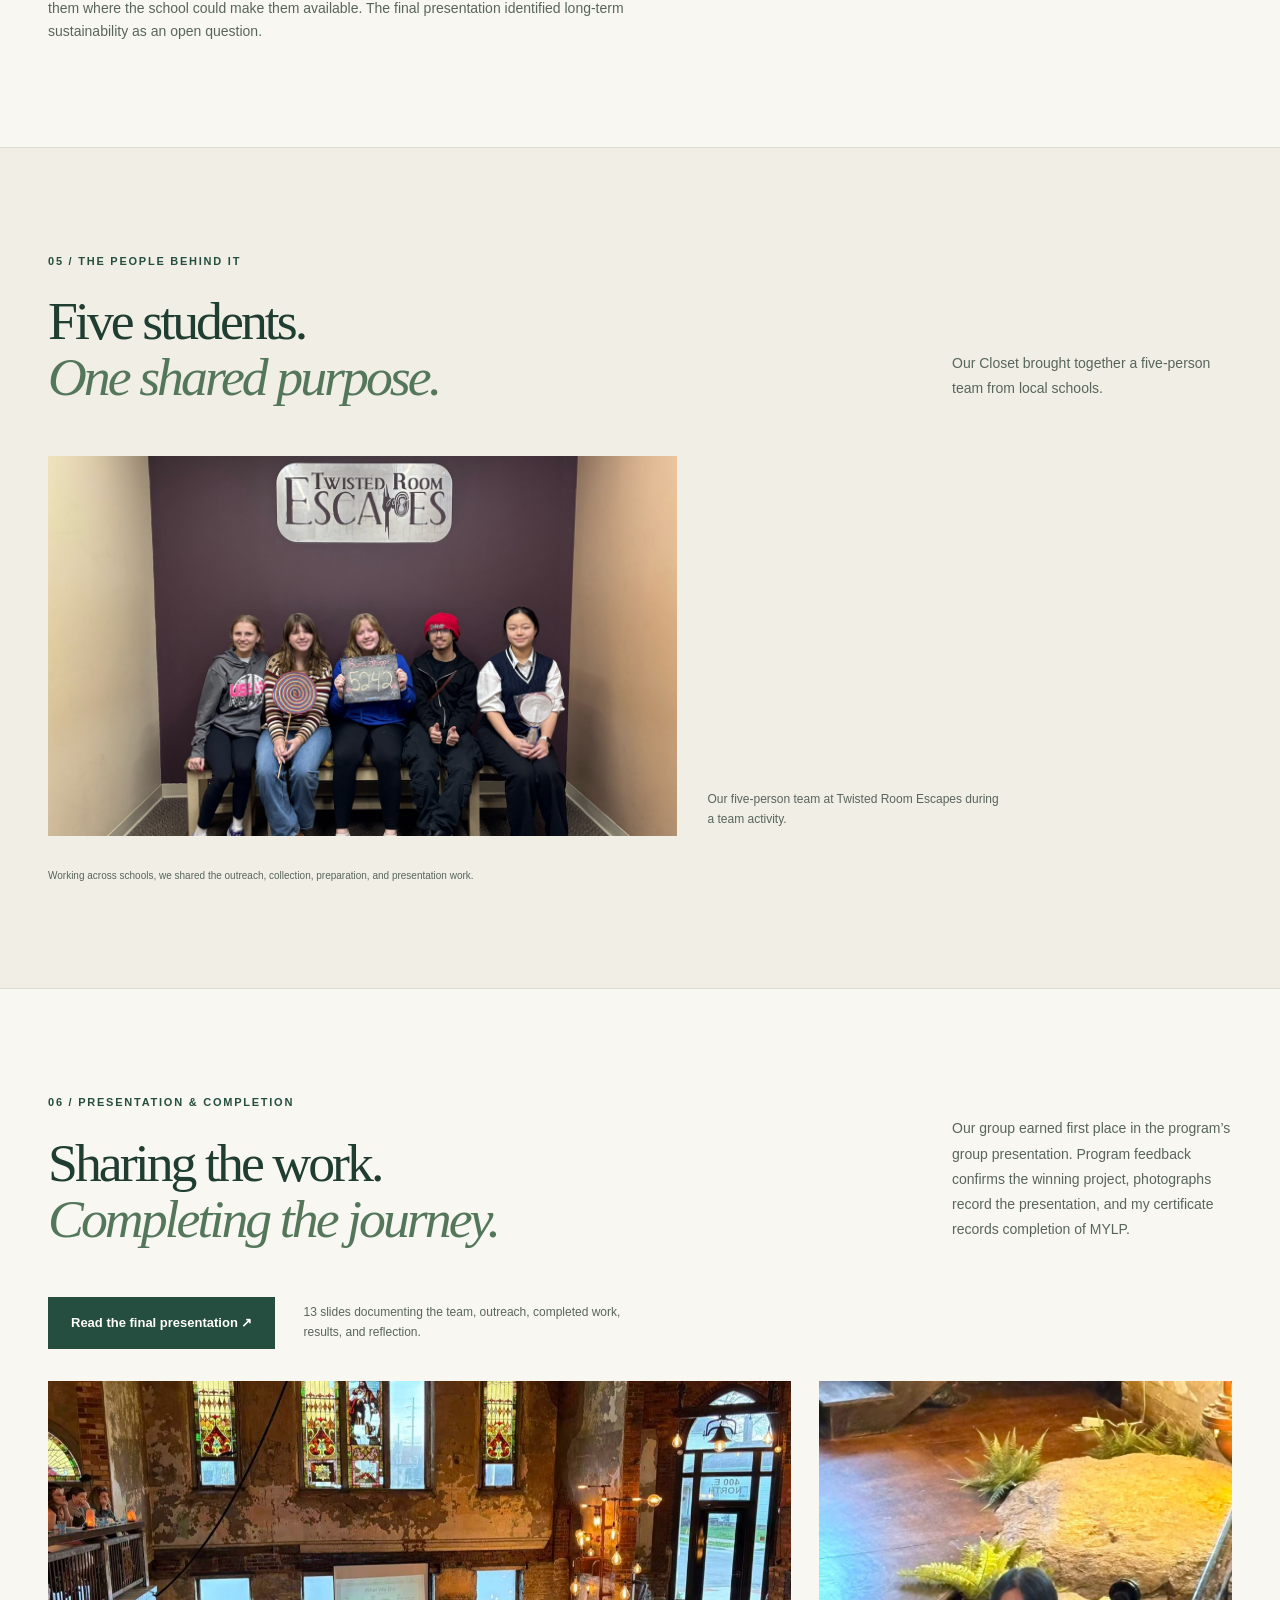
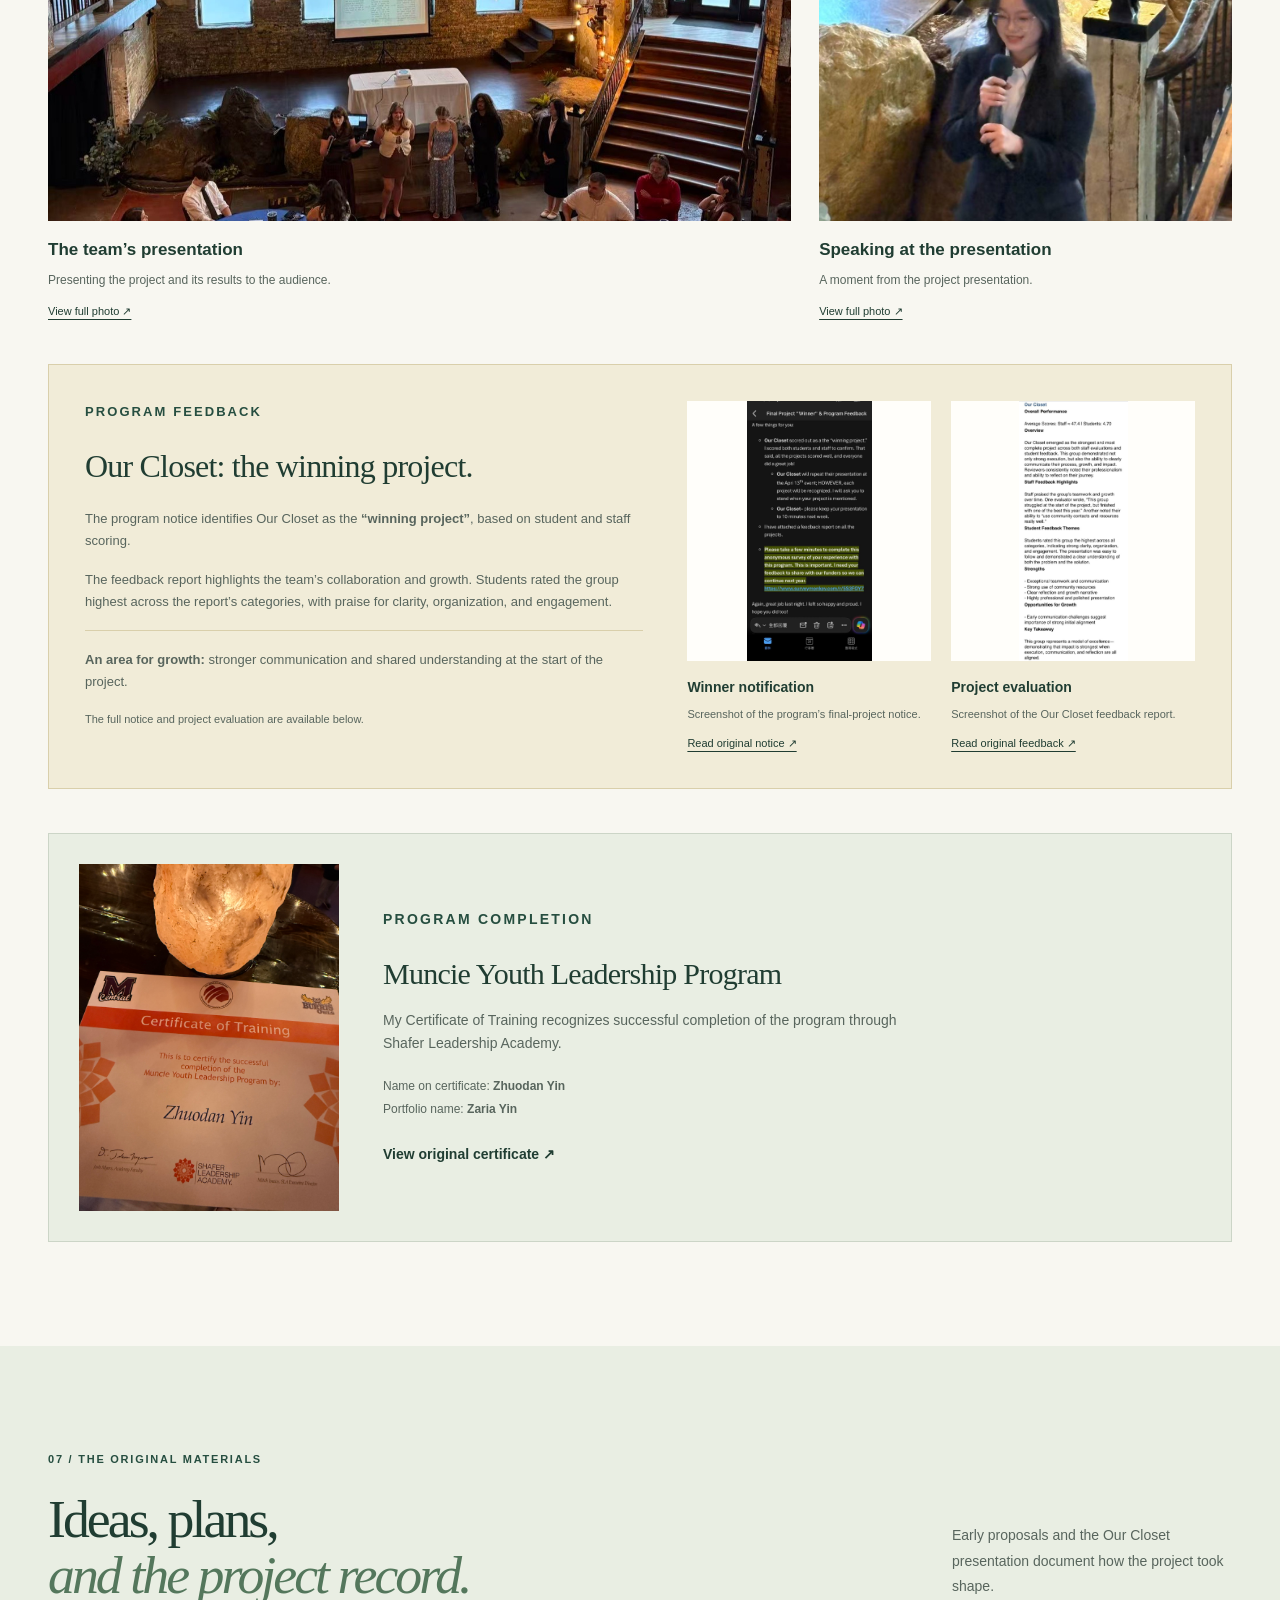
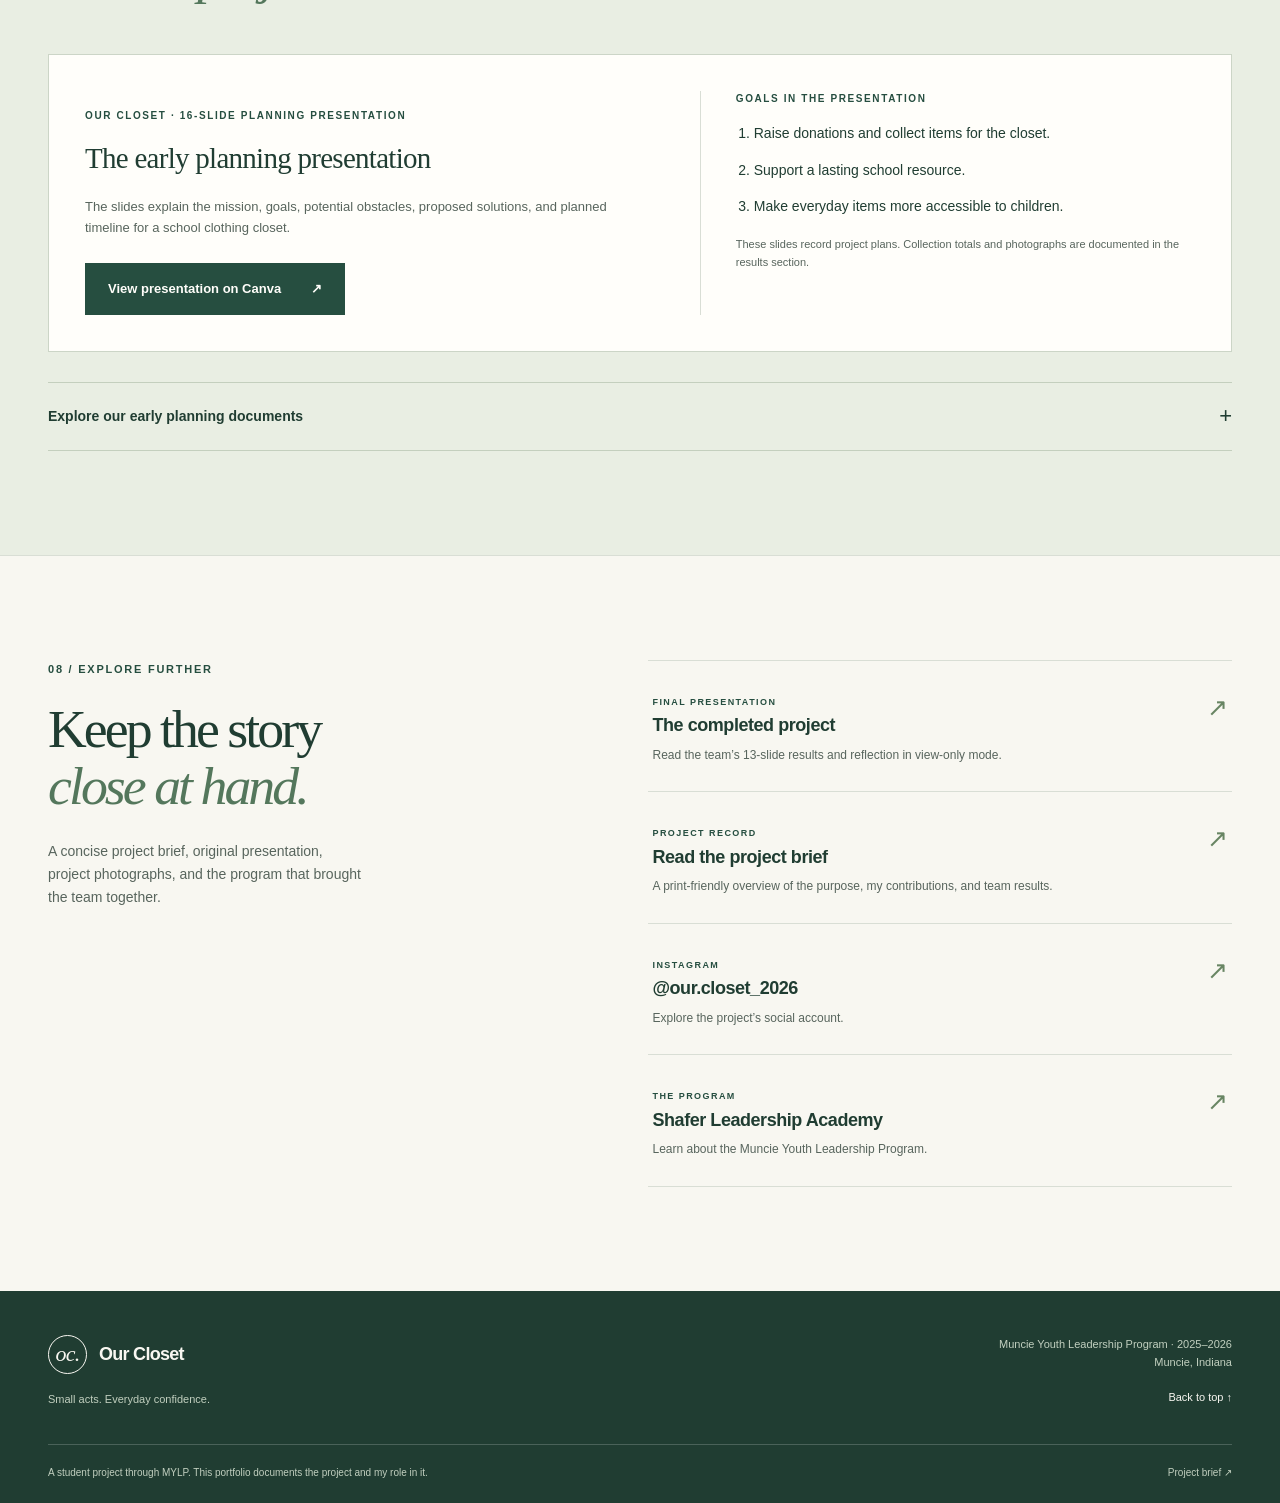
==== commit d712edb6: "Reconcile project team and outcomes with confirmed CV details" ====
--- a/index.html
+++ b/index.html
@@ -2,31 +2,31 @@
 <html lang="en">
 <head>
 <meta charset="utf-8"><meta name="viewport" content="width=device-width, initial-scale=1">
-<meta name="description" content="Our Closet: a student-led MYLP project providing clothing and essentials at Northview Elementary. Explore the process, results, and my contributions in community outreach, social media, poster design, and donation sorting.">
-<meta name="theme-color" content="#264e40"><meta property="og:title" content="Our Closet — Small acts. Everyday confidence."><meta property="og:description" content="The story, results, and student contributions behind a community closet at Northview Elementary in Muncie, Indiana."><meta property="og:type" content="website"><meta property="og:image" content="https://24r14.github.io/Our-Closet/assets/donation-sorting.jpg"><meta name="twitter:card" content="summary_large_image">
+<meta name="description" content="Our Closet: a five-student MYLP project supporting two elementary schools with clothing and everyday essentials. Explore the process, results, and my contributions in community outreach, social media, poster design, and donation sorting.">
+<meta name="theme-color" content="#264e40"><meta property="og:title" content="Our Closet — Small acts. Everyday confidence."><meta property="og:description" content="The story, results, and student contributions behind a five-student project supporting two elementary schools in Muncie, Indiana."><meta property="og:type" content="website"><meta property="og:image" content="https://24r14.github.io/Our-Closet/assets/donation-sorting.jpg"><meta name="twitter:card" content="summary_large_image">
 <title>Our Closet — A Student-Led Community Project</title><link rel="icon" href="favicon.svg" type="image/svg+xml"><link rel="stylesheet" href="styles.css"><script src="script.js" defer></script>
 </head>
 <body>
 <a class="skip-link" href="#main">Skip to content</a>
 <header class="site-header"><div class="container header-inner"><a class="brand" href="#top" aria-label="Our Closet home"><span class="brand-mark" aria-hidden="true">oc.</span><span>Our Closet</span></a><button class="menu-toggle" type="button" aria-expanded="false" aria-controls="site-nav" hidden>Menu <span aria-hidden="true">+</span></button><nav id="site-nav" aria-label="Main navigation"><a href="#story">The story</a><a href="#contribution">My contribution</a><a href="#impact">The results</a><a href="#team">The team</a><a class="nav-cta" href="project-summary.html">Project brief <span aria-hidden="true">↗</span></a></nav></div></header>
 <main id="main">
-<section class="hero container" id="top" aria-labelledby="hero-title"><div class="hero-copy"><p class="eyebrow"><span class="status-dot" aria-hidden="true"></span> Muncie, Indiana · MYLP 2025–2026</p><h1 id="hero-title">Small acts.<br>Everyday<br><em>confidence.</em></h1><p class="hero-description">Clothing, school supplies, and a little more peace of mind. A student-led project bringing everyday essentials to Northview Elementary.</p><div class="button-row"><a class="button primary" href="#impact">Explore our results <span aria-hidden="true">↗</span></a><a class="text-link" href="#story">Read the story <span aria-hidden="true">→</span></a></div><div class="hero-footnote"><span class="tiny-number">01 /</span><p>A community project through the<br><strong>Muncie Youth Leadership Program</strong></p></div></div><figure class="hero-photo"><div class="photo-frame"><img src="assets/donation-sorting.jpg" alt="Team members sort donated clothing across tables, with collection bags and storage bins nearby." width="2880" height="3840" fetchpriority="high"></div><figcaption><span>Preparing every donation.</span><span>Our Closet · Clothing-sorting session</span></figcaption><div class="photo-note" aria-hidden="true">A closet.<br>A community.<br>A shared purpose.</div></figure></section>
+<section class="hero container" id="top" aria-labelledby="hero-title"><div class="hero-copy"><p class="eyebrow"><span class="status-dot" aria-hidden="true"></span> Muncie, Indiana · MYLP 2025–2026</p><h1 id="hero-title">Small acts.<br>Everyday<br><em>confidence.</em></h1><p class="hero-description">Clothing, school supplies, and a little more peace of mind. A five-student project bringing everyday essentials to two elementary schools in Muncie.</p><div class="button-row"><a class="button primary" href="#impact">Explore our results <span aria-hidden="true">↗</span></a><a class="text-link" href="#story">Read the story <span aria-hidden="true">→</span></a></div><div class="hero-footnote"><span class="tiny-number">01 /</span><p>A community project through the<br><strong>Muncie Youth Leadership Program</strong></p></div></div><figure class="hero-photo"><div class="photo-frame"><img src="assets/donation-sorting.jpg" alt="Team members sort donated clothing across tables, with collection bags and storage bins nearby." width="2880" height="3840" fetchpriority="high"></div><figcaption><span>Preparing every donation.</span><span>Our Closet · Clothing-sorting session</span></figcaption><div class="photo-note" aria-hidden="true">A closet.<br>A community.<br>A shared purpose.</div></figure></section>
 
 <section class="impact-strip" aria-label="Project collection highlights"><div class="container stat-grid"><div><span class="stat-number">14</span><span class="stat-label">bags of clothing</span></div><div><span class="stat-number">8</span><span class="stat-label">totes of shoes &amp; more</span></div><div><span class="stat-number">404</span><span class="stat-label">supplies &amp; take-home bags</span></div><div><span class="stat-number">1st</span><span class="stat-label">group presentation</span></div></div><p class="container strip-note">Collection totals from the original project record. See the item breakdown below.</p></section>
 
-<section class="section container story-grid" id="story" aria-labelledby="story-title"><div><p class="eyebrow">01 / The story</p><h2 id="story-title">Ready for school.<br><em>Supported by community.</em></h2></div><div class="story-copy"><p class="lead">An everyday need became a shared project.</p><p>Our Closet brought six students together to collect clothing, shoes, school supplies, and personal care items for elementary school students in Muncie.</p><p>We partnered with Northview Elementary and placed the collected items in the nurse’s office, giving the school a place to keep essentials available for students and families.</p><p>Through the Muncie Youth Leadership Program, we practiced turning an idea into a coordinated effort: finding a partner, reaching donors, preparing items, and completing the delivery.</p><a class="text-link" href="https://www.shaferleadership.com/muncie-youth/" target="_blank" rel="noopener noreferrer">About the program <span aria-hidden="true">↗</span></a></div></section>
+<section class="section container story-grid" id="story" aria-labelledby="story-title"><div><p class="eyebrow">01 / The story</p><h2 id="story-title">Ready for school.<br><em>Supported by community.</em></h2></div><div class="story-copy"><p class="lead">An everyday need became a shared project.</p><p>Our Closet brought five students together to collect clothing, shoes, school supplies, and personal care items for elementary school students in Muncie.</p><p>Our team supported two elementary schools. At Northview Elementary, we placed collected items in the nurse’s office so the school could keep essentials available for students and families.</p><p>Through the Muncie Youth Leadership Program, we practiced turning an idea into a coordinated effort: finding a partner, reaching donors, preparing items, and completing the delivery.</p><a class="text-link" href="https://www.shaferleadership.com/muncie-youth/" target="_blank" rel="noopener noreferrer">About the program <span aria-hidden="true">↗</span></a></div></section>
 
 <section class="mission-panel"><div class="container mission-inner"><p class="eyebrow">Our purpose</p><blockquote>Every child deserves to feel<br><em>confident and comfortable</em><br>at school.</blockquote><p>Our project’s mission: provide elementary students with adequate and appropriate clothing.</p></div></section>
 
-<section class="section container" id="contribution" aria-labelledby="contribution-title"><div class="section-heading"><div><p class="eyebrow">02 / My contribution · Zaria Yin</p><h2 id="contribution-title">My part in<br><em>a shared effort.</em></h2></div><p>My name is Zaria Yin. I organized a donation collection at my school, contacted community resources and schools, helped run our social media, designed posters, and sorted donated items.</p></div><div class="learning-grid"><article><span class="learning-symbol" aria-hidden="true">↗</span><h3>Social media</h3><p>I helped run the project’s social media account as part of our community outreach.</p><a class="text-link" href="https://www.instagram.com/our.closet_2026" target="_blank" rel="noopener noreferrer">See the project account ↗</a></article><article><span class="learning-symbol" aria-hidden="true">✳</span><h3>Poster design</h3><p>I designed posters for the project, contributing to the materials we used to spread the word.</p><a class="text-link" href="#outreach">Explore the outreach materials →</a></article><article><span class="learning-symbol" aria-hidden="true">↔</span><h3>Donation sorting</h3><p>I helped sort donated items, taking part in the practical preparation behind our collection.</p><a class="text-link" href="assets/donation-sorting.jpg" target="_blank" rel="noopener noreferrer">View the sorting session ↗</a></article><article><span class="learning-symbol" aria-hidden="true">→</span><h3>Community outreach</h3><p>I personally contacted Ball State’s Cardinal Closet and followed up with a project update to explore possible guidance, distribution help, or additional donations.</p><a class="text-link" href="#correspondence">Read the outreach record →</a></article><article><span class="learning-symbol" aria-hidden="true">↗</span><h3>Finding another school</h3><p>My teammates initially contacted North. When that school had no room for more donations, I personally contacted South to ask about receiving the additional items.</p><a class="text-link" href="assets/school-capacity-reply.jpg" target="_blank" rel="noopener noreferrer">Read the capacity reply ↗</a></article><article><span class="learning-symbol" aria-hidden="true">+</span><h3>School donation collection</h3><p>I organized a donation collection at my own school to gather items for the project.</p></article></div><p class="contribution-note">These were my contributions within a six-person team. The collection, delivery, and first-place group presentation were shared team achievements.</p><details class="early-planning correspondence-record" id="correspondence"><summary>Read my outreach and follow-up record <span aria-hidden="true">+</span></summary><div class="early-planning-body"><p>I contacted Cardinal Closet to explore possible support and followed up with the project’s progress and donation needs. My teammates made the initial contact with North. After that school could not take more donations, I personally contacted South about receiving the additional items.</p><div class="correspondence-gallery"><figure class="portfolio-figure"><a href="assets/cardinal-closet-reply.jpg" target="_blank" rel="noopener noreferrer" aria-label="Open original correspondence: Cardinal Closet’s reply"><img src="assets/cardinal-closet-reply.jpg" alt="Reply from Cardinal Closet asking what support the project needs, an event outline, and its proposed role." width="1206" height="1219" loading="lazy" decoding="async"></a><figcaption><strong>Cardinal Closet’s reply</strong><span>A request for the project outline and a clearer explanation of the support needed.</span><a href="assets/cardinal-closet-reply.jpg" target="_blank" rel="noopener noreferrer">Read original screenshot ↗</a></figcaption></figure><figure class="portfolio-figure"><a href="assets/cardinal-closet-follow-up.jpg" target="_blank" rel="noopener noreferrer" aria-label="Open original correspondence: My project follow-up"><img src="assets/cardinal-closet-follow-up.jpg" alt="Follow-up email describing campus collections and asking about guidance, distribution assistance, or additional items." width="588" height="1280" loading="lazy" decoding="async"></a><figcaption><strong>My project follow-up</strong><span>Explaining the collection progress and asking about possible collaboration.</span><a href="assets/cardinal-closet-follow-up.jpg" target="_blank" rel="noopener noreferrer">Read original screenshot ↗</a></figcaption></figure><figure class="portfolio-figure"><a href="assets/school-capacity-reply.jpg" target="_blank" rel="noopener noreferrer" aria-label="Open original correspondence: Responding to a space limit"><img src="assets/school-capacity-reply.jpg" alt="Email exchange in which a school contact says there is no more room, followed by a courteous reply." width="588" height="1280" loading="lazy" decoding="async"></a><figcaption><strong>Responding to a space limit</strong><span>A school contact explained that there was no room for more donations.</span><a href="assets/school-capacity-reply.jpg" target="_blank" rel="noopener noreferrer">Read original screenshot ↗</a></figcaption></figure><figure class="portfolio-figure"><a href="assets/organization-guidance-reply.jpg" target="_blank" rel="noopener noreferrer" aria-label="Open original correspondence: An offer of advice"><img src="assets/organization-guidance-reply.jpg" alt="An organization’s reply congratulates the team, declines direct participation, and offers advice or feedback." width="588" height="1280" loading="lazy" decoding="async"></a><figcaption><strong>An offer of advice</strong><span>The reply offered guidance and feedback while declining direct project participation.</span><a href="assets/organization-guidance-reply.jpg" target="_blank" rel="noopener noreferrer">Read original screenshot ↗</a></figcaption></figure></div></div></details><div class="outreach-portfolio" id="outreach"><div class="evidence-heading"><p class="eyebrow">Outreach materials</p><h3>Giving the project a voice.</h3><p>Selected project posters and the social media record shown in our final presentation. These materials accompanied the outreach I helped with.</p></div><div class="outreach-gallery"><figure class="portfolio-figure"><a href="https://www.canva.com/design/DAHBieLJItc/PNbpJ7HWKl-4S0PMaMuVJw/view" target="_blank" rel="noopener noreferrer" aria-label="Open source: Collection poster"><img src="assets/poster-collection-preview.jpg" alt="Yellow Our Closet poster featuring clothing and the project Instagram account." width="384" height="510" loading="lazy" decoding="async"></a><figcaption><strong>Collection poster</strong><span>Preview of page 7 from the original poster collection.</span><a href="https://www.canva.com/design/DAHBieLJItc/PNbpJ7HWKl-4S0PMaMuVJw/view" target="_blank" rel="noopener noreferrer">View poster collection ↗</a></figcaption></figure><figure class="portfolio-figure"><a href="https://www.canva.com/design/DAHCMGw_d98/bLrzLS510viEVmZVNK3URg/view" target="_blank" rel="noopener noreferrer" aria-label="Open source: Donation request poster"><img src="assets/poster-request-preview.jpg" alt="Our Closet recruitment graphic asking for clothing, hygiene products, and school supplies." width="576" height="720" loading="lazy" decoding="async"></a><figcaption><strong>Donation request poster</strong><span>A project graphic explaining the types of donations requested.</span><a href="https://www.canva.com/design/DAHCMGw_d98/bLrzLS510viEVmZVNK3URg/view" target="_blank" rel="noopener noreferrer">View original on Canva ↗</a></figcaption></figure><article class="outreach-description"><p class="eyebrow">Poster design &amp; social media</p><h3>Making the request clear.</h3><p>The posters introduced Our Closet, named the items being collected, and directed readers to the project’s Instagram account.</p><p>I contributed through poster design and helping run that account. The final presentation brings these outreach materials together.</p><a class="text-link" href="https://www.canva.com/design/DAHEKISyIgo/CR_wtErylHi57obKRPinyQ/view" target="_blank" rel="noopener noreferrer">See slide 8 in the final presentation ↗</a></article></div><figure class="outreach-slide"><a href="https://www.canva.com/design/DAHEKISyIgo/CR_wtErylHi57obKRPinyQ/view" target="_blank" rel="noopener noreferrer" aria-label="Open final presentation containing social media and flyer examples"><img src="assets/outreach-slide-preview.jpg" alt="Slide 8 of the final presentation, titled Social Media and Flyers, showing the project’s social media page and two poster examples." width="908" height="510" loading="lazy" decoding="async"></a><figcaption><strong>Social media &amp; flyers</strong><span>Preview from slide 8 of the final presentation. Open the original deck to read the full record.</span><a href="https://www.canva.com/design/DAHEKISyIgo/CR_wtErylHi57obKRPinyQ/view" target="_blank" rel="noopener noreferrer">View final presentation ↗</a></figcaption></figure></div></section>
+<section class="section container" id="contribution" aria-labelledby="contribution-title"><div class="section-heading"><div><p class="eyebrow">02 / My contribution · Zaria Yin</p><h2 id="contribution-title">My part in<br><em>a shared effort.</em></h2></div><p>My name is Zaria Yin. I organized a donation collection at my school, contacted community resources and schools, helped run our social media, designed posters, and sorted donated items.</p></div><div class="learning-grid"><article><span class="learning-symbol" aria-hidden="true">↗</span><h3>Social media</h3><p>I helped run the project’s social media account as part of our community outreach.</p><a class="text-link" href="https://www.instagram.com/our.closet_2026" target="_blank" rel="noopener noreferrer">See the project account ↗</a></article><article><span class="learning-symbol" aria-hidden="true">✳</span><h3>Poster design</h3><p>I designed posters for the project, contributing to the materials we used to spread the word.</p><a class="text-link" href="#outreach">Explore the outreach materials →</a></article><article><span class="learning-symbol" aria-hidden="true">↔</span><h3>Donation sorting</h3><p>I helped sort donated items, taking part in the practical preparation behind our collection.</p><a class="text-link" href="assets/donation-sorting.jpg" target="_blank" rel="noopener noreferrer">View the sorting session ↗</a></article><article><span class="learning-symbol" aria-hidden="true">→</span><h3>Community outreach</h3><p>I personally contacted Ball State’s Cardinal Closet and followed up with a project update to explore possible guidance, distribution help, or additional donations.</p><a class="text-link" href="#correspondence">Read the outreach record →</a></article><article><span class="learning-symbol" aria-hidden="true">↗</span><h3>Finding another school</h3><p>My teammates initially contacted North. When that school had no room for more donations, I personally contacted South to ask about receiving the additional items.</p><a class="text-link" href="assets/school-capacity-reply.jpg" target="_blank" rel="noopener noreferrer">Read the capacity reply ↗</a></article><article><span class="learning-symbol" aria-hidden="true">+</span><h3>School donation collection</h3><p>I organized a donation collection at my own school to gather items for the project.</p></article></div><p class="contribution-note">These were my contributions within a five-person team. The collection, delivery, and first-place group presentation were shared team achievements.</p><details class="early-planning correspondence-record" id="correspondence"><summary>Read my outreach and follow-up record <span aria-hidden="true">+</span></summary><div class="early-planning-body"><p>I contacted Cardinal Closet to explore possible support and followed up with the project’s progress and donation needs. My teammates made the initial contact with North. After that school could not take more donations, I personally contacted South about receiving the additional items.</p><div class="correspondence-gallery"><figure class="portfolio-figure"><a href="assets/cardinal-closet-reply.jpg" target="_blank" rel="noopener noreferrer" aria-label="Open original correspondence: Cardinal Closet’s reply"><img src="assets/cardinal-closet-reply.jpg" alt="Reply from Cardinal Closet asking what support the project needs, an event outline, and its proposed role." width="1206" height="1219" loading="lazy" decoding="async"></a><figcaption><strong>Cardinal Closet’s reply</strong><span>A request for the project outline and a clearer explanation of the support needed.</span><a href="assets/cardinal-closet-reply.jpg" target="_blank" rel="noopener noreferrer">Read original screenshot ↗</a></figcaption></figure><figure class="portfolio-figure"><a href="assets/cardinal-closet-follow-up.jpg" target="_blank" rel="noopener noreferrer" aria-label="Open original correspondence: My project follow-up"><img src="assets/cardinal-closet-follow-up.jpg" alt="Follow-up email describing campus collections and asking about guidance, distribution assistance, or additional items." width="588" height="1280" loading="lazy" decoding="async"></a><figcaption><strong>My project follow-up</strong><span>Explaining the collection progress and asking about possible collaboration.</span><a href="assets/cardinal-closet-follow-up.jpg" target="_blank" rel="noopener noreferrer">Read original screenshot ↗</a></figcaption></figure><figure class="portfolio-figure"><a href="assets/school-capacity-reply.jpg" target="_blank" rel="noopener noreferrer" aria-label="Open original correspondence: Responding to a space limit"><img src="assets/school-capacity-reply.jpg" alt="Email exchange in which a school contact says there is no more room, followed by a courteous reply." width="588" height="1280" loading="lazy" decoding="async"></a><figcaption><strong>Responding to a space limit</strong><span>A school contact explained that there was no room for more donations.</span><a href="assets/school-capacity-reply.jpg" target="_blank" rel="noopener noreferrer">Read original screenshot ↗</a></figcaption></figure><figure class="portfolio-figure"><a href="assets/organization-guidance-reply.jpg" target="_blank" rel="noopener noreferrer" aria-label="Open original correspondence: An offer of advice"><img src="assets/organization-guidance-reply.jpg" alt="An organization’s reply congratulates the team, declines direct participation, and offers advice or feedback." width="588" height="1280" loading="lazy" decoding="async"></a><figcaption><strong>An offer of advice</strong><span>The reply offered guidance and feedback while declining direct project participation.</span><a href="assets/organization-guidance-reply.jpg" target="_blank" rel="noopener noreferrer">Read original screenshot ↗</a></figcaption></figure></div></div></details><div class="outreach-portfolio" id="outreach"><div class="evidence-heading"><p class="eyebrow">Outreach materials</p><h3>Giving the project a voice.</h3><p>Selected project posters and the social media record shown in our final presentation. These materials accompanied the outreach I helped with.</p></div><div class="outreach-gallery"><figure class="portfolio-figure"><a href="https://www.canva.com/design/DAHBieLJItc/PNbpJ7HWKl-4S0PMaMuVJw/view" target="_blank" rel="noopener noreferrer" aria-label="Open source: Collection poster"><img src="assets/poster-collection-preview.jpg" alt="Yellow Our Closet poster featuring clothing and the project Instagram account." width="384" height="510" loading="lazy" decoding="async"></a><figcaption><strong>Collection poster</strong><span>Preview of page 7 from the original poster collection.</span><a href="https://www.canva.com/design/DAHBieLJItc/PNbpJ7HWKl-4S0PMaMuVJw/view" target="_blank" rel="noopener noreferrer">View poster collection ↗</a></figcaption></figure><figure class="portfolio-figure"><a href="https://www.canva.com/design/DAHCMGw_d98/bLrzLS510viEVmZVNK3URg/view" target="_blank" rel="noopener noreferrer" aria-label="Open source: Donation request poster"><img src="assets/poster-request-preview.jpg" alt="Our Closet recruitment graphic asking for clothing, hygiene products, and school supplies." width="576" height="720" loading="lazy" decoding="async"></a><figcaption><strong>Donation request poster</strong><span>A project graphic explaining the types of donations requested.</span><a href="https://www.canva.com/design/DAHCMGw_d98/bLrzLS510viEVmZVNK3URg/view" target="_blank" rel="noopener noreferrer">View original on Canva ↗</a></figcaption></figure><article class="outreach-description"><p class="eyebrow">Poster design &amp; social media</p><h3>Making the request clear.</h3><p>The posters introduced Our Closet, named the items being collected, and directed readers to the project’s Instagram account.</p><p>I contributed through poster design and helping run that account. The final presentation brings these outreach materials together.</p><a class="text-link" href="https://www.canva.com/design/DAHEKISyIgo/CR_wtErylHi57obKRPinyQ/view" target="_blank" rel="noopener noreferrer">See slide 8 in the final presentation ↗</a></article></div><figure class="outreach-slide"><a href="https://www.canva.com/design/DAHEKISyIgo/CR_wtErylHi57obKRPinyQ/view" target="_blank" rel="noopener noreferrer" aria-label="Open final presentation containing social media and flyer examples"><img src="assets/outreach-slide-preview.jpg" alt="Slide 8 of the final presentation, titled Social Media and Flyers, showing the project’s social media page and two poster examples." width="908" height="510" loading="lazy" decoding="async"></a><figcaption><strong>Social media &amp; flyers</strong><span>Preview from slide 8 of the final presentation. Open the original deck to read the full record.</span><a href="https://www.canva.com/design/DAHEKISyIgo/CR_wtErylHi57obKRPinyQ/view" target="_blank" rel="noopener noreferrer">View final presentation ↗</a></figcaption></figure></div></section>
 
-<section class="process-section"><div class="section container" id="process" aria-labelledby="process-title"><div class="section-heading"><div><p class="eyebrow">03 / From idea to delivery</p><h2 id="process-title">Making it happen,<br><em>one step at a time.</em></h2></div><p>Community outreach, practical planning, and a team willing to do the work.</p></div><ol class="process-list"><li><span class="step-index" aria-hidden="true">01</span><h3>Find a school partner</h3><p>We contacted local schools and businesses and connected with Northview Elementary. Team members visited the school to understand the available space.</p><span class="step-skill">Listening &amp; outreach</span></li><li><span class="step-index" aria-hidden="true">02</span><h3>Bring the community in</h3><p>Flyers, Instagram posts, and signs around Ball State’s campus helped spread the word and invite donations from the Muncie community.</p><span class="step-skill">Communication</span></li><li><span class="step-index" aria-hidden="true">03</span><h3>Coordinate the details</h3><p>Team members divided the work: school visits, collection logistics, sorting, and purchasing supplies and detergent.</p><span class="step-skill">Teamwork &amp; planning</span></li><li><span class="step-index" aria-hidden="true">04</span><h3>Prepare each donation</h3><p>We sorted clothing by type and size and gathered shoes, toiletries, and school supplies so items could be organized for the school.</p><span class="step-skill">Care &amp; organization</span></li><li><span class="step-index" aria-hidden="true">05</span><h3>Deliver to Northview</h3><p>The collected items were transported to Northview Elementary and placed in the nurse’s office for students and families to access through the school.</p><span class="step-skill">Follow-through</span></li></ol><details class="early-planning process-archive" id="delivery-record"><summary>See the sorting, packing, and school arrival record <span aria-hidden="true">+</span></summary><div class="early-planning-body"><p>Additional project photographs show donations being prepared and items gathered at the school. The final presentation records delivery to Northview Elementary’s nurse’s office.</p><div class="process-gallery"><figure class="portfolio-figure"><a href="assets/sorting-overview.jpg" target="_blank" rel="noopener noreferrer" aria-label="Open source: Sorting together"><img src="assets/sorting-overview.jpg" alt="Team members prepare donations around tables with clothing, storage bins, and bags." width="1280" height="960" loading="lazy" decoding="async"></a><figcaption><strong>Sorting together</strong><span>Clothing, shoes, bags, and storage containers gathered across the work space.</span><a href="assets/sorting-overview.jpg" target="_blank" rel="noopener noreferrer">Open original photo ↗</a></figcaption></figure><figure class="portfolio-figure"><a href="assets/packing-essentials.jpg" target="_blank" rel="noopener noreferrer" aria-label="Open source: Preparing the essentials"><img src="assets/packing-essentials.jpg" alt="A team member prepares donated items beside storage bins and boxes of personal care supplies." width="2880" height="3840" loading="lazy" decoding="async"></a><figcaption><strong>Preparing the essentials</strong><span>Personal care items and other donations being grouped into containers.</span><a href="assets/packing-essentials.jpg" target="_blank" rel="noopener noreferrer">Open original photo ↗</a></figcaption></figure><figure class="portfolio-figure"><a href="assets/school-storage-arrival.jpg" target="_blank" rel="noopener noreferrer" aria-label="Open source: Items gathered at the school"><img src="assets/school-storage-arrival.jpg" alt="Clothing in labeled fabric bins beside storage containers and a school nurse’s examination cot." width="1280" height="960" loading="lazy" decoding="async"></a><figcaption><strong>Items gathered at the school</strong><span>Clothing bins and storage containers pictured in the school nurse’s room.</span><a href="assets/school-storage-arrival.jpg" target="_blank" rel="noopener noreferrer">Open original photo ↗</a></figcaption></figure><figure class="portfolio-figure"><a href="assets/school-donation-bags.jpg" target="_blank" rel="noopener noreferrer" aria-label="Open source: More of the collection"><img src="assets/school-donation-bags.jpg" alt="Filled black and blue donation bags gathered beside a school bulletin board and a door." width="2880" height="3840" loading="lazy" decoding="async"></a><figcaption><strong>More of the collection</strong><span>Packed clothing bags pictured together at the school.</span><a href="assets/school-donation-bags.jpg" target="_blank" rel="noopener noreferrer">Open original photo ↗</a></figcaption></figure></div></div></details></div></section>
+<section class="process-section"><div class="section container" id="process" aria-labelledby="process-title"><div class="section-heading"><div><p class="eyebrow">03 / From idea to delivery</p><h2 id="process-title">Making it happen,<br><em>one step at a time.</em></h2></div><p>Community outreach, practical planning, and a team willing to do the work.</p></div><ol class="process-list"><li><span class="step-index" aria-hidden="true">01</span><h3>Find a school partner</h3><p>We contacted local schools and businesses and connected with Northview Elementary. Team members visited the school to understand the available space.</p><span class="step-skill">Listening &amp; outreach</span></li><li><span class="step-index" aria-hidden="true">02</span><h3>Bring the community in</h3><p>Flyers, Instagram posts, and signs around Ball State’s campus helped spread the word and invite donations from the Muncie community.</p><span class="step-skill">Communication</span></li><li><span class="step-index" aria-hidden="true">03</span><h3>Coordinate the details</h3><p>Team members divided the work: school visits, collection logistics, sorting, and purchasing supplies and detergent.</p><span class="step-skill">Teamwork &amp; planning</span></li><li><span class="step-index" aria-hidden="true">04</span><h3>Prepare each donation</h3><p>We sorted clothing by type and size and gathered shoes, toiletries, and school supplies so items could be organized for the school.</p><span class="step-skill">Care &amp; organization</span></li><li><span class="step-index" aria-hidden="true">05</span><h3>Support two schools</h3><p>The team provided donations for two elementary schools. Our Northview delivery placed collected items in the nurse’s office for students and families to access through the school.</p><span class="step-skill">Follow-through</span></li></ol><details class="early-planning process-archive" id="delivery-record"><summary>See the sorting, packing, and school arrival record <span aria-hidden="true">+</span></summary><div class="early-planning-body"><p>Additional project photographs show donations being prepared and items gathered at the school. The final presentation records delivery to Northview Elementary’s nurse’s office.</p><div class="process-gallery"><figure class="portfolio-figure"><a href="assets/sorting-overview.jpg" target="_blank" rel="noopener noreferrer" aria-label="Open source: Sorting together"><img src="assets/sorting-overview.jpg" alt="Team members prepare donations around tables with clothing, storage bins, and bags." width="1280" height="960" loading="lazy" decoding="async"></a><figcaption><strong>Sorting together</strong><span>Clothing, shoes, bags, and storage containers gathered across the work space.</span><a href="assets/sorting-overview.jpg" target="_blank" rel="noopener noreferrer">Open original photo ↗</a></figcaption></figure><figure class="portfolio-figure"><a href="assets/packing-essentials.jpg" target="_blank" rel="noopener noreferrer" aria-label="Open source: Preparing the essentials"><img src="assets/packing-essentials.jpg" alt="A team member prepares donated items beside storage bins and boxes of personal care supplies." width="2880" height="3840" loading="lazy" decoding="async"></a><figcaption><strong>Preparing the essentials</strong><span>Personal care items and other donations being grouped into containers.</span><a href="assets/packing-essentials.jpg" target="_blank" rel="noopener noreferrer">Open original photo ↗</a></figcaption></figure><figure class="portfolio-figure"><a href="assets/school-storage-arrival.jpg" target="_blank" rel="noopener noreferrer" aria-label="Open source: Items gathered at the school"><img src="assets/school-storage-arrival.jpg" alt="Clothing in labeled fabric bins beside storage containers and a school nurse’s examination cot." width="1280" height="960" loading="lazy" decoding="async"></a><figcaption><strong>Items gathered at the school</strong><span>Clothing bins and storage containers pictured in the school nurse’s room.</span><a href="assets/school-storage-arrival.jpg" target="_blank" rel="noopener noreferrer">Open original photo ↗</a></figcaption></figure><figure class="portfolio-figure"><a href="assets/school-donation-bags.jpg" target="_blank" rel="noopener noreferrer" aria-label="Open source: More of the collection"><img src="assets/school-donation-bags.jpg" alt="Filled black and blue donation bags gathered beside a school bulletin board and a door." width="2880" height="3840" loading="lazy" decoding="async"></a><figcaption><strong>More of the collection</strong><span>Packed clothing bags pictured together at the school.</span><a href="assets/school-donation-bags.jpg" target="_blank" rel="noopener noreferrer">Open original photo ↗</a></figcaption></figure></div></div></details></div></section>
 
-<section class="results-section" id="impact" aria-labelledby="impact-title"><div class="container section"><div class="section-heading"><div><p class="eyebrow">04 / The results</p><h2 id="impact-title">A shared effort.<br><em>Tangible results.</em></h2></div><p>What we collected, where it went, and how the team’s work was recognized.</p></div><div class="results-layout"><article class="collection-card"><p class="eyebrow">Clothing &amp; everyday essentials</p><div class="collection-total">14 <span>bags</span><br>+ 8 <span>totes</span></div><p>Clothing, shoes, lunchboxes, and other donated essentials collected from the Muncie community and delivered to Northview.</p><div class="category-tags"><span>Clothing</span><span>Shoes</span><span>Lunchboxes</span><span>Personal care</span></div><p class="small-note">Toiletries included deodorant, shampoo, and soap. A separate item count was not recorded on the original website.</p></article><article class="supply-card"><div class="card-heading"><h3>Supplies, item by item.</h3><span class="total-chip">404 total</span></div><p class="card-intro">304 school supplies + 100 take-home bags.</p><table><caption class="sr-only">Reported school supply and take-home bag counts</caption><thead><tr><th scope="col">Item</th><th scope="col">Quantity</th></tr></thead><tbody><tr><th scope="row">Folders</th><td>120</td></tr><tr><th scope="row">Notebooks</th><td>24</td></tr><tr><th scope="row">Scissors</th><td>100</td></tr><tr><th scope="row">Glue sticks</th><td>60</td></tr><tr><th scope="row">Take-home bags</th><td>100</td></tr></tbody><tfoot><tr><th scope="row">Total items</th><td>404</td></tr></tfoot></table></article></div><div class="outcome-row"><article><span class="eyebrow">The destination</span><h3>Northview Elementary</h3><p>Items were placed in the nurse’s office, creating a school-based resource for everyday needs.</p></article><article><span class="eyebrow">Program recognition</span><h3>First-place group presentation</h3><p>Our group received the highest presentation score in the Muncie Youth Leadership Program 2025–2026.</p><a class="text-link" href="#feedback">Read the program feedback →</a></article></div><p class="evidence-note">The collection figures describe materials collected. The original project record does not report the number of students served or subsequent distribution totals.</p><div class="photo-evidence" id="photos"><div class="evidence-heading"><p class="eyebrow">The project in photographs</p><h3>Organized for everyday access.</h3><p>Clothing arranged by size, paired shoes, and personal care items grouped in storage. Original photographs document the practical work behind the collection.</p></div><div class="evidence-gallery"><figure><a href="assets/organized-clothing.jpg" target="_blank" rel="noopener noreferrer" aria-label="Open full photograph of clothing organized by size"><img src="assets/organized-clothing.jpg" alt="Shelves stocked with folded shirts and trousers, with handwritten clothing-size labels along each shelf." width="2880" height="3840" loading="lazy" decoding="async"></a><figcaption><strong>Sorted by size</strong><span>Size labels make the clothing easier to find.</span><a href="assets/organized-clothing.jpg" target="_blank" rel="noopener noreferrer">View full photo ↗</a></figcaption></figure><figure><a href="assets/clothing-storage.jpg" target="_blank" rel="noopener noreferrer" aria-label="Open full photograph of folded clothing in storage"><img src="assets/clothing-storage.jpg" alt="Folded shorts and trousers arranged inside a clear storage bin beneath a shelf." width="1280" height="960" loading="lazy" decoding="async"></a><figcaption><strong>Prepared and stored</strong><span>Folded donations kept together in a clear storage bin.</span><a href="assets/clothing-storage.jpg" target="_blank" rel="noopener noreferrer">View full photo ↗</a></figcaption></figure></div><div class="essentials-gallery"><figure><a href="assets/donated-shoes.jpg" target="_blank" rel="noopener noreferrer" aria-label="Open full photograph: Shoes, paired and stored"><img src="assets/donated-shoes.jpg" alt="Pairs of boots, sneakers, and other donated shoes arranged in a clear storage bin." width="1280" height="960" loading="lazy" decoding="async"></a><figcaption><strong>Shoes, paired and stored</strong><span>Donated footwear arranged together in a clear bin.</span><a href="assets/donated-shoes.jpg" target="_blank" rel="noopener noreferrer">View full photo ↗</a></figcaption></figure><figure><a href="assets/personal-care.jpg" target="_blank" rel="noopener noreferrer" aria-label="Open full photograph: Everyday personal care"><img src="assets/personal-care.jpg" alt="Shampoo bottles beside trays of soap and assorted personal care supplies." width="1280" height="960" loading="lazy" decoding="async"></a><figcaption><strong>Everyday personal care</strong><span>Shampoo, soap, and other wash supplies grouped in storage.</span><a href="assets/personal-care.jpg" target="_blank" rel="noopener noreferrer">View full photo ↗</a></figcaption></figure><figure><a href="assets/deodorant-storage.jpg" target="_blank" rel="noopener noreferrer" aria-label="Open full photograph: More everyday essentials"><img src="assets/deodorant-storage.jpg" alt="A basket filled with deodorant containers beside a tray of smaller personal care items." width="1280" height="960" loading="lazy" decoding="async"></a><figcaption><strong>More everyday essentials</strong><span>Deodorant and additional personal care items kept together.</span><a href="assets/deodorant-storage.jpg" target="_blank" rel="noopener noreferrer">View full photo ↗</a></figcaption></figure><figure><a href="assets/donation-bags.jpg" target="_blank" rel="noopener noreferrer" aria-label="Open full photograph: The collection, gathered"><img src="assets/donation-bags.jpg" alt="Several filled donation bags and a backpack on a table, with shelves of folded clothing behind them." width="2880" height="3840" loading="lazy" decoding="async"></a><figcaption><strong>The collection, gathered</strong><span>Bags and a backpack pictured alongside stocked clothing shelves.</span><a href="assets/donation-bags.jpg" target="_blank" rel="noopener noreferrer">View full photo ↗</a></figcaption></figure></div></div></div></section>
+<section class="results-section" id="impact" aria-labelledby="impact-title"><div class="container section"><div class="section-heading"><div><p class="eyebrow">04 / The results</p><h2 id="impact-title">A shared effort.<br><em>Tangible results.</em></h2></div><p>What we collected, where it went, and how the team’s work was recognized.</p></div><div class="results-layout"><article class="collection-card"><p class="eyebrow">Clothing &amp; everyday essentials</p><div class="collection-total">14 <span>bags</span><br>+ 8 <span>totes</span></div><p>Clothing, shoes, lunchboxes, and other donated essentials collected by our team to support two elementary schools in Muncie.</p><div class="category-tags"><span>Clothing</span><span>Shoes</span><span>Lunchboxes</span><span>Personal care</span></div><p class="small-note">Toiletries included deodorant, shampoo, and soap. A separate item count was not recorded on the original website.</p></article><article class="supply-card"><div class="card-heading"><h3>Supplies, item by item.</h3><span class="total-chip">404 total</span></div><p class="card-intro">304 school supplies + 100 take-home bags.</p><table><caption class="sr-only">Reported school supply and take-home bag counts</caption><thead><tr><th scope="col">Item</th><th scope="col">Quantity</th></tr></thead><tbody><tr><th scope="row">Folders</th><td>120</td></tr><tr><th scope="row">Notebooks</th><td>24</td></tr><tr><th scope="row">Scissors</th><td>100</td></tr><tr><th scope="row">Glue sticks</th><td>60</td></tr><tr><th scope="row">Take-home bags</th><td>100</td></tr></tbody><tfoot><tr><th scope="row">Total items</th><td>404</td></tr></tfoot></table></article></div><div class="outcome-row"><article><span class="eyebrow">Schools supported</span><h3>Two elementary schools</h3><p>Our team supported two local elementary schools. The Northview delivery placed items in the nurse’s office, creating a school-based resource for everyday needs.</p></article><article><span class="eyebrow">Program recognition</span><h3>MYLP winning project</h3><p>Our Closet was selected as the program’s winning project based on student and staff scoring, recognizing the team’s execution, communication, and growth.</p><a class="text-link" href="#feedback">Read the program feedback →</a></article></div><p class="evidence-note">The collection figures describe materials collected. These totals describe donated materials, not a count of individual students served.</p><div class="photo-evidence" id="photos"><div class="evidence-heading"><p class="eyebrow">The project in photographs</p><h3>Organized for everyday access.</h3><p>Clothing arranged by size, paired shoes, and personal care items grouped in storage. Original photographs document the practical work behind the collection.</p></div><div class="evidence-gallery"><figure><a href="assets/organized-clothing.jpg" target="_blank" rel="noopener noreferrer" aria-label="Open full photograph of clothing organized by size"><img src="assets/organized-clothing.jpg" alt="Shelves stocked with folded shirts and trousers, with handwritten clothing-size labels along each shelf." width="2880" height="3840" loading="lazy" decoding="async"></a><figcaption><strong>Sorted by size</strong><span>Size labels make the clothing easier to find.</span><a href="assets/organized-clothing.jpg" target="_blank" rel="noopener noreferrer">View full photo ↗</a></figcaption></figure><figure><a href="assets/clothing-storage.jpg" target="_blank" rel="noopener noreferrer" aria-label="Open full photograph of folded clothing in storage"><img src="assets/clothing-storage.jpg" alt="Folded shorts and trousers arranged inside a clear storage bin beneath a shelf." width="1280" height="960" loading="lazy" decoding="async"></a><figcaption><strong>Prepared and stored</strong><span>Folded donations kept together in a clear storage bin.</span><a href="assets/clothing-storage.jpg" target="_blank" rel="noopener noreferrer">View full photo ↗</a></figcaption></figure></div><div class="essentials-gallery"><figure><a href="assets/donated-shoes.jpg" target="_blank" rel="noopener noreferrer" aria-label="Open full photograph: Shoes, paired and stored"><img src="assets/donated-shoes.jpg" alt="Pairs of boots, sneakers, and other donated shoes arranged in a clear storage bin." width="1280" height="960" loading="lazy" decoding="async"></a><figcaption><strong>Shoes, paired and stored</strong><span>Donated footwear arranged together in a clear bin.</span><a href="assets/donated-shoes.jpg" target="_blank" rel="noopener noreferrer">View full photo ↗</a></figcaption></figure><figure><a href="assets/personal-care.jpg" target="_blank" rel="noopener noreferrer" aria-label="Open full photograph: Everyday personal care"><img src="assets/personal-care.jpg" alt="Shampoo bottles beside trays of soap and assorted personal care supplies." width="1280" height="960" loading="lazy" decoding="async"></a><figcaption><strong>Everyday personal care</strong><span>Shampoo, soap, and other wash supplies grouped in storage.</span><a href="assets/personal-care.jpg" target="_blank" rel="noopener noreferrer">View full photo ↗</a></figcaption></figure><figure><a href="assets/deodorant-storage.jpg" target="_blank" rel="noopener noreferrer" aria-label="Open full photograph: More everyday essentials"><img src="assets/deodorant-storage.jpg" alt="A basket filled with deodorant containers beside a tray of smaller personal care items." width="1280" height="960" loading="lazy" decoding="async"></a><figcaption><strong>More everyday essentials</strong><span>Deodorant and additional personal care items kept together.</span><a href="assets/deodorant-storage.jpg" target="_blank" rel="noopener noreferrer">View full photo ↗</a></figcaption></figure><figure><a href="assets/donation-bags.jpg" target="_blank" rel="noopener noreferrer" aria-label="Open full photograph: The collection, gathered"><img src="assets/donation-bags.jpg" alt="Several filled donation bags and a backpack on a table, with shelves of folded clothing behind them." width="2880" height="3840" loading="lazy" decoding="async"></a><figcaption><strong>The collection, gathered</strong><span>Bags and a backpack pictured alongside stocked clothing shelves.</span><a href="assets/donation-bags.jpg" target="_blank" rel="noopener noreferrer">View full photo ↗</a></figcaption></figure></div></div></div></section>
 
 <section class="section container continuation"><p class="eyebrow">Thinking ahead</p><h2>A resource beyond<br><em>the program.</em></h2><p>I contacted Ball State’s Cardinal Closet to explore possible support from an existing clothing resource. The correspondence records an outreach effort and follow-up. Delivering the items to Northview placed them where the school could make them available. The final presentation identified long-term sustainability as an open question.</p></section>
 
-<section class="team-section" id="team" aria-labelledby="team-title"><div class="container section"><div class="section-heading"><div><p class="eyebrow">05 / The people behind it</p><h2 id="team-title">Six students.<br><em>One shared purpose.</em></h2></div><p>Our Closet was a team project across three local schools.</p></div><figure class="team-activity-photo"><img src="assets/team-activity.jpg" alt="Five team members seated together at Twisted Room Escapes during a team activity." width="1280" height="960" loading="lazy" decoding="async"><figcaption>Team activity at Twisted Room Escapes. Five members are pictured; the full project team is listed below.</figcaption></figure><ul class="team-grid"><li><span class="member-number" aria-hidden="true">01</span><h3>Brooke Alexander</h3><p>Muncie Central High School</p><span>Junior</span></li><li><span class="member-number" aria-hidden="true">02</span><h3>Corsun Matters</h3><p>Burris Laboratory School</p><span>Sophomore</span></li><li><span class="member-number" aria-hidden="true">03</span><h3>Katie Phillips</h3><p>Indiana Academy</p><span>Junior</span></li><li><span class="member-number" aria-hidden="true">04</span><h3>Ella Southwick</h3><p>Indiana Academy</p><span>Junior</span></li><li><span class="member-number" aria-hidden="true">05</span><h3>Calley Thomas</h3><p>Indiana Academy</p><span>Senior</span></li><li><span class="member-number" aria-hidden="true">06</span><h3>Zaria Yin</h3><p>Indiana Academy</p><span>Junior</span></li></ul><p class="small-note">Schools and grade levels reflect the original 2025–2026 project record.</p></div></section>
+<section class="team-section" id="team" aria-labelledby="team-title"><div class="container section"><div class="section-heading"><div><p class="eyebrow">05 / The people behind it</p><h2 id="team-title">Five students.<br><em>One shared purpose.</em></h2></div><p>Our Closet brought together a five-person team from local schools.</p></div><figure class="team-activity-photo"><img src="assets/team-activity.jpg" alt="Five team members seated together at Twisted Room Escapes during a team activity." width="1280" height="960" loading="lazy" decoding="async"><figcaption>Our five-person team at Twisted Room Escapes during a team activity.</figcaption></figure><p class="small-note">Working across schools, we shared the outreach, collection, preparation, and presentation work.</p></div></section>
 
 <section class="section container recognition-section" id="presentation" aria-labelledby="presentation-title"><div class="section-heading"><div><p class="eyebrow">06 / Presentation &amp; completion</p><h2 id="presentation-title">Sharing the work.<br><em>Completing the journey.</em></h2></div><p>Our group earned first place in the program’s group presentation. Program feedback confirms the winning project, photographs record the presentation, and my certificate records completion of MYLP.</p></div><div class="presentation-deck-link"><a class="button primary" href="https://www.canva.com/design/DAHEKISyIgo/CR_wtErylHi57obKRPinyQ/view" target="_blank" rel="noopener noreferrer">Read the final presentation ↗</a><p>13 slides documenting the team, outreach, completed work, results, and reflection.</p></div><div class="presentation-photos"><figure><a href="assets/group-presentation.jpg" target="_blank" rel="noopener noreferrer" aria-label="Open full photograph: The team’s presentation"><img src="assets/group-presentation.jpg" alt="Team members stand beside a projected slide titled What We Did while presenting to an audience." width="1280" height="959" loading="lazy" decoding="async"></a><figcaption><strong>The team’s presentation</strong><span>Presenting the project and its results to the audience.</span><a href="assets/group-presentation.jpg" target="_blank" rel="noopener noreferrer">View full photo ↗</a></figcaption></figure><figure><a href="assets/presentation-speaking.jpg" target="_blank" rel="noopener noreferrer" aria-label="Open full photograph: Speaking at the presentation"><img src="assets/presentation-speaking.jpg" alt="A speaker holds a microphone during the project presentation." width="959" height="1280" loading="lazy" decoding="async"></a><figcaption><strong>Speaking at the presentation</strong><span>A moment from the project presentation.</span><a href="assets/presentation-speaking.jpg" target="_blank" rel="noopener noreferrer">View full photo ↗</a></figcaption></figure></div><article class="feedback-record" id="feedback"><div class="feedback-copy"><p class="eyebrow">Program feedback</p><h3>Our Closet: the winning project.</h3><p>The program notice identifies Our Closet as the <strong>“winning project”</strong>, based on student and staff scoring.</p><p>The feedback report highlights the team’s collaboration and growth. Students rated the group highest across the report’s categories, with praise for clarity, organization, and engagement.</p><p class="feedback-growth"><strong>An area for growth:</strong> stronger communication and shared understanding at the start of the project.</p><p class="small-note">The full notice and project evaluation are available below.</p></div><div class="recognition-files"><figure class="portfolio-figure"><a href="assets/winning-project-notice.jpg" target="_blank" rel="noopener noreferrer" aria-label="Open source: Winner notification"><img src="assets/winning-project-notice.jpg" alt="Screenshot of a program notice identifying Our Closet as the winning project, confirmed through staff and student scoring." width="615" height="1280" loading="lazy" decoding="async"></a><figcaption><strong>Winner notification</strong><span>Screenshot of the program’s final-project notice.</span><a href="assets/winning-project-notice.jpg" target="_blank" rel="noopener noreferrer">Read original notice ↗</a></figcaption></figure><figure class="portfolio-figure"><a href="assets/program-feedback.jpg" target="_blank" rel="noopener noreferrer" aria-label="Open source: Project evaluation"><img src="assets/program-feedback.jpg" alt="Our Closet feedback report discussing overall performance, staff and student feedback, strengths, and opportunities for growth." width="537" height="1280" loading="lazy" decoding="async"></a><figcaption><strong>Project evaluation</strong><span>Screenshot of the Our Closet feedback report.</span><a href="assets/program-feedback.jpg" target="_blank" rel="noopener noreferrer">Read original feedback ↗</a></figcaption></figure></div></article><article class="certificate-record"><a class="certificate-image" href="assets/program-certificate.jpg" target="_blank" rel="noopener noreferrer" aria-label="View original Muncie Youth Leadership Program completion certificate"><img src="assets/program-certificate.jpg" alt="Shafer Leadership Academy Certificate of Training certifying Zhuodan Yin’s successful completion of the Muncie Youth Leadership Program." width="2880" height="3840" loading="lazy" decoding="async"></a><div><p class="eyebrow">Program completion</p><h3>Muncie Youth Leadership Program</h3><p>My Certificate of Training recognizes successful completion of the program through Shafer Leadership Academy.</p><p class="certificate-name">Name on certificate: <strong>Zhuodan Yin</strong><br>Portfolio name: <strong>Zaria Yin</strong></p><a class="text-link" href="assets/program-certificate.jpg" target="_blank" rel="noopener noreferrer">View original certificate ↗</a></div></article></section>
 
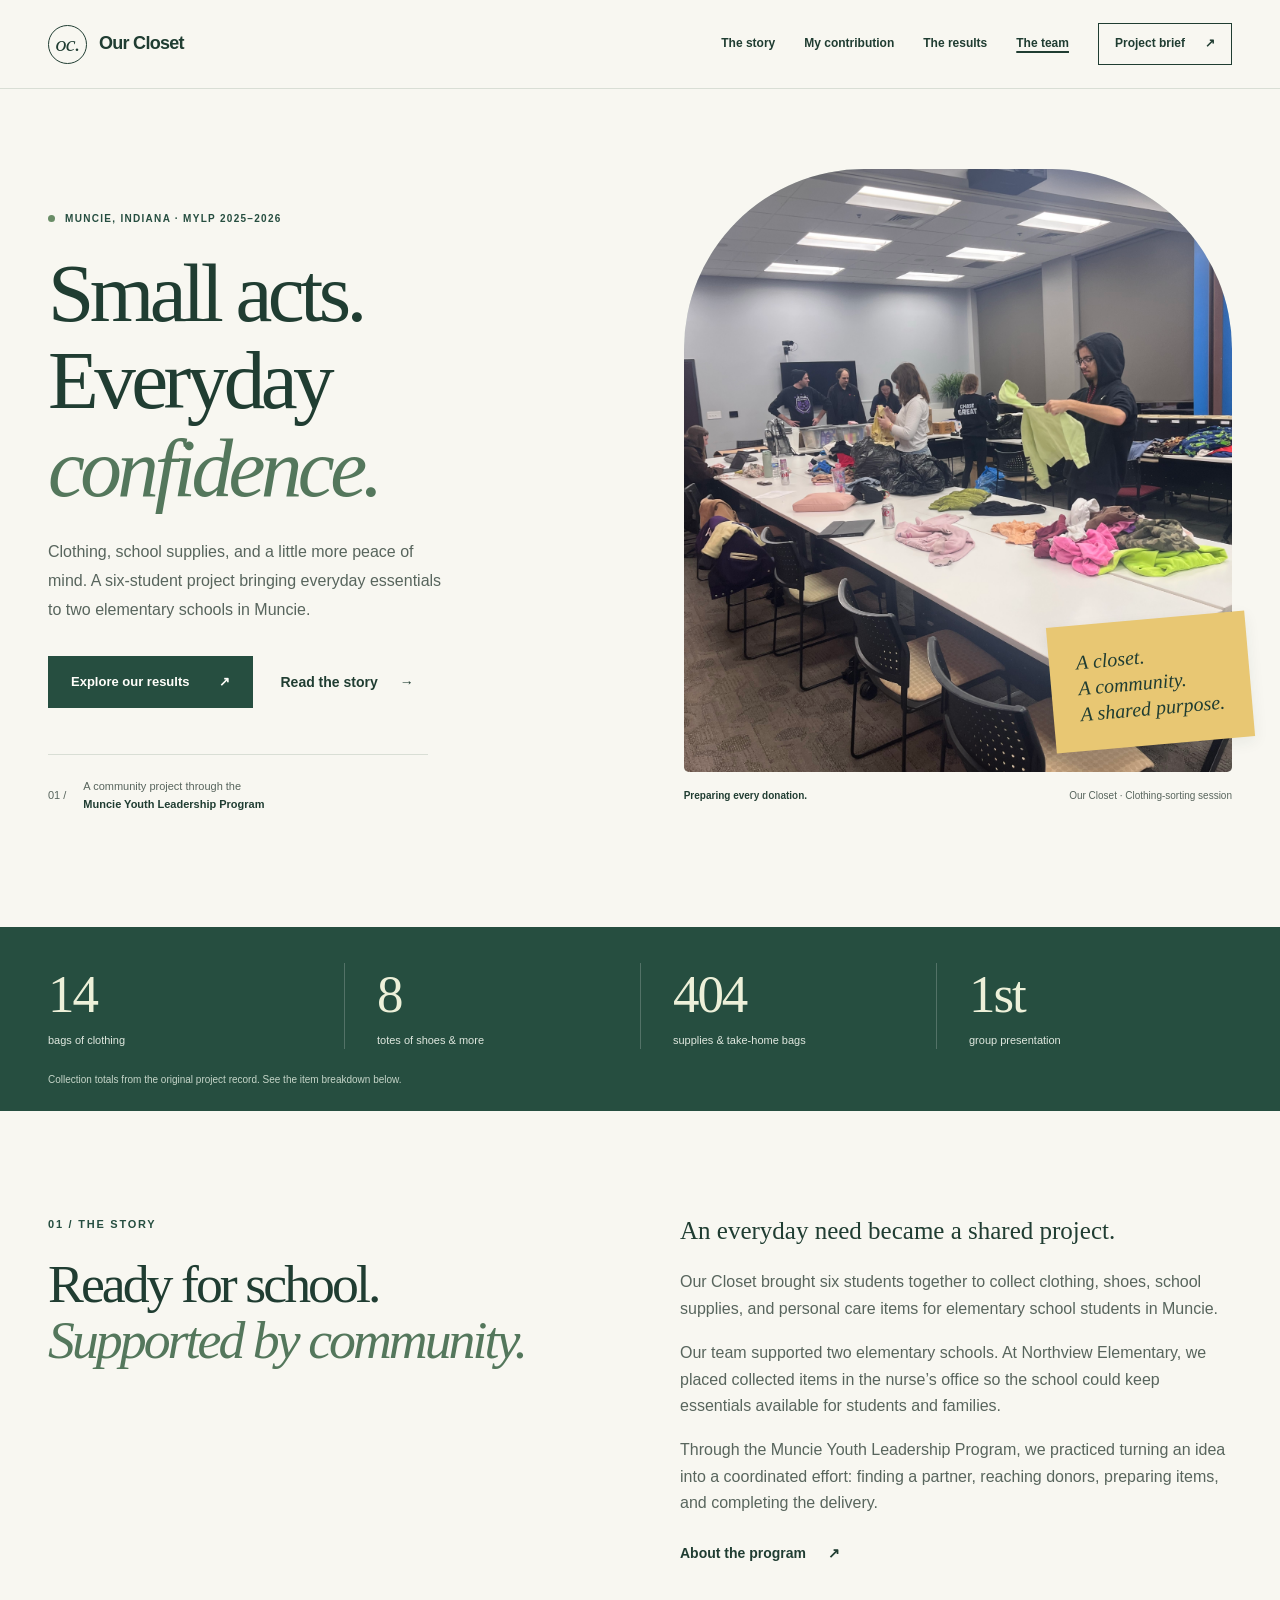
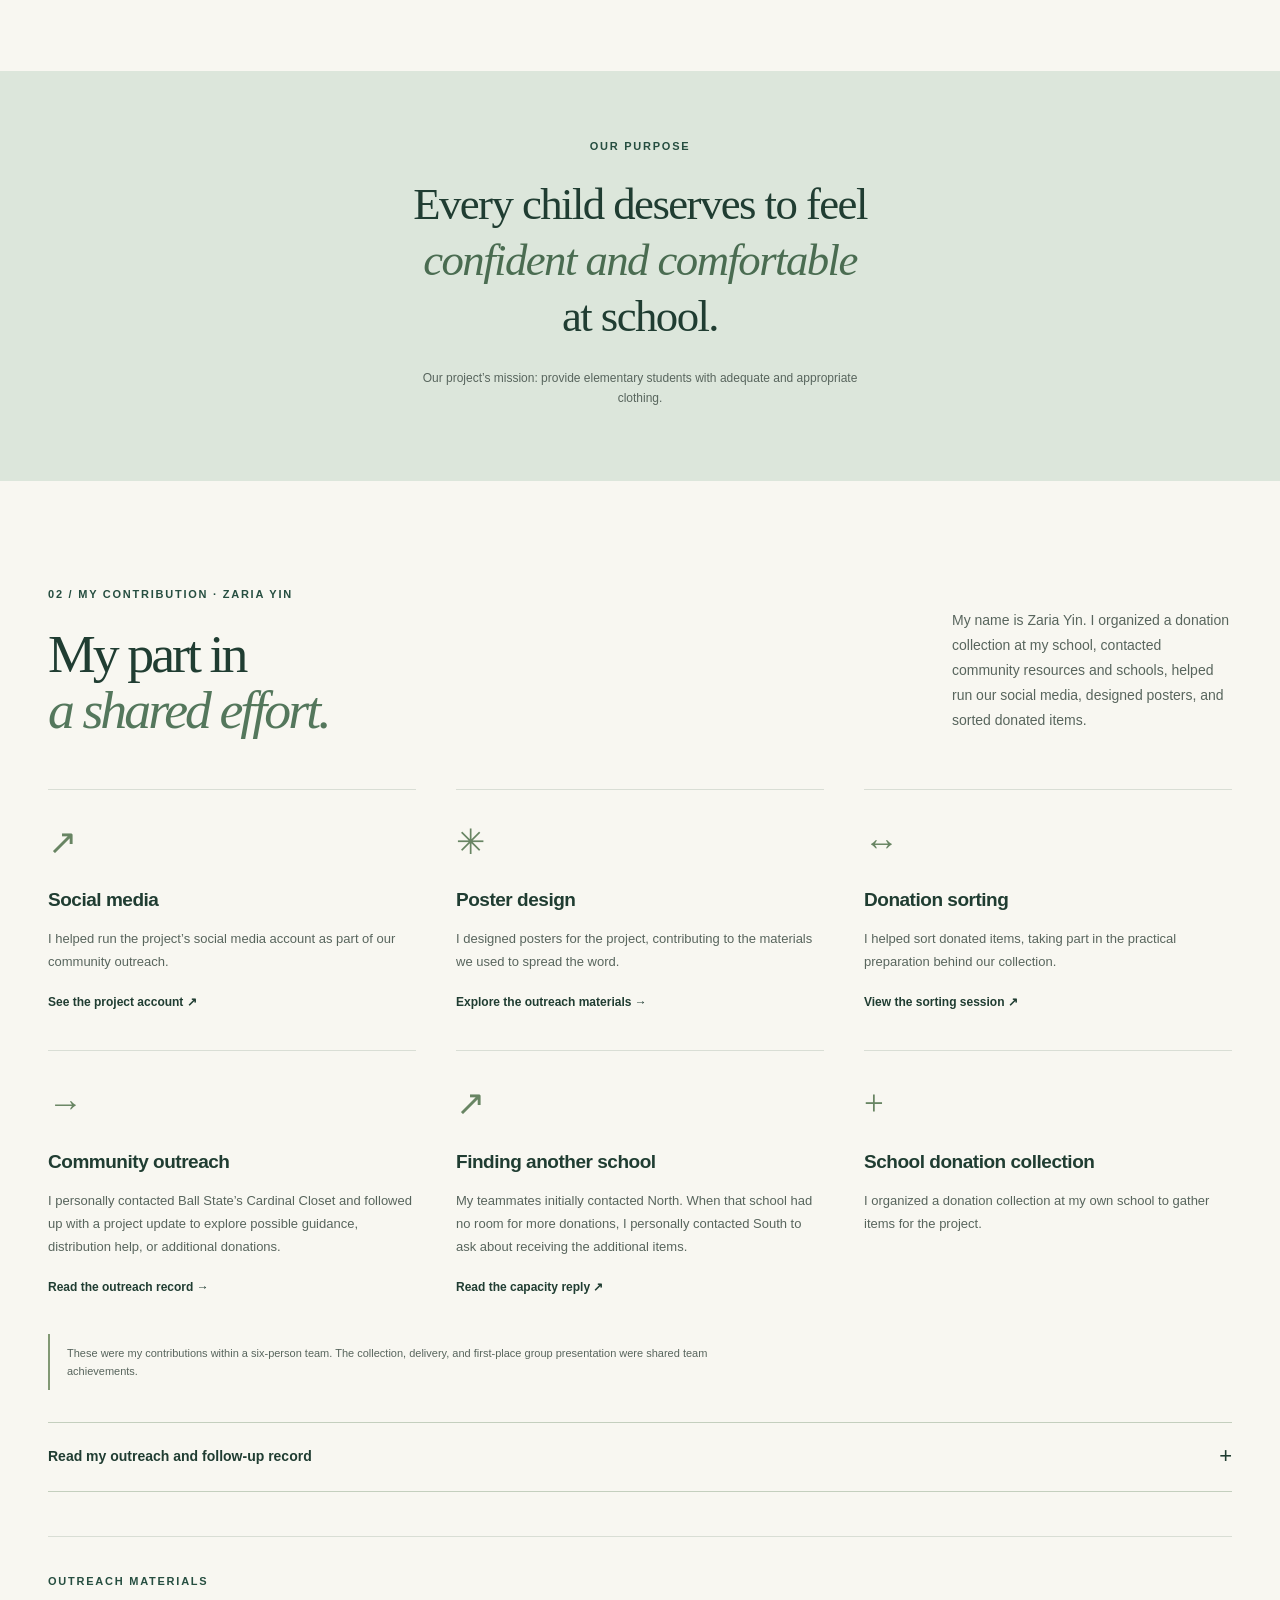
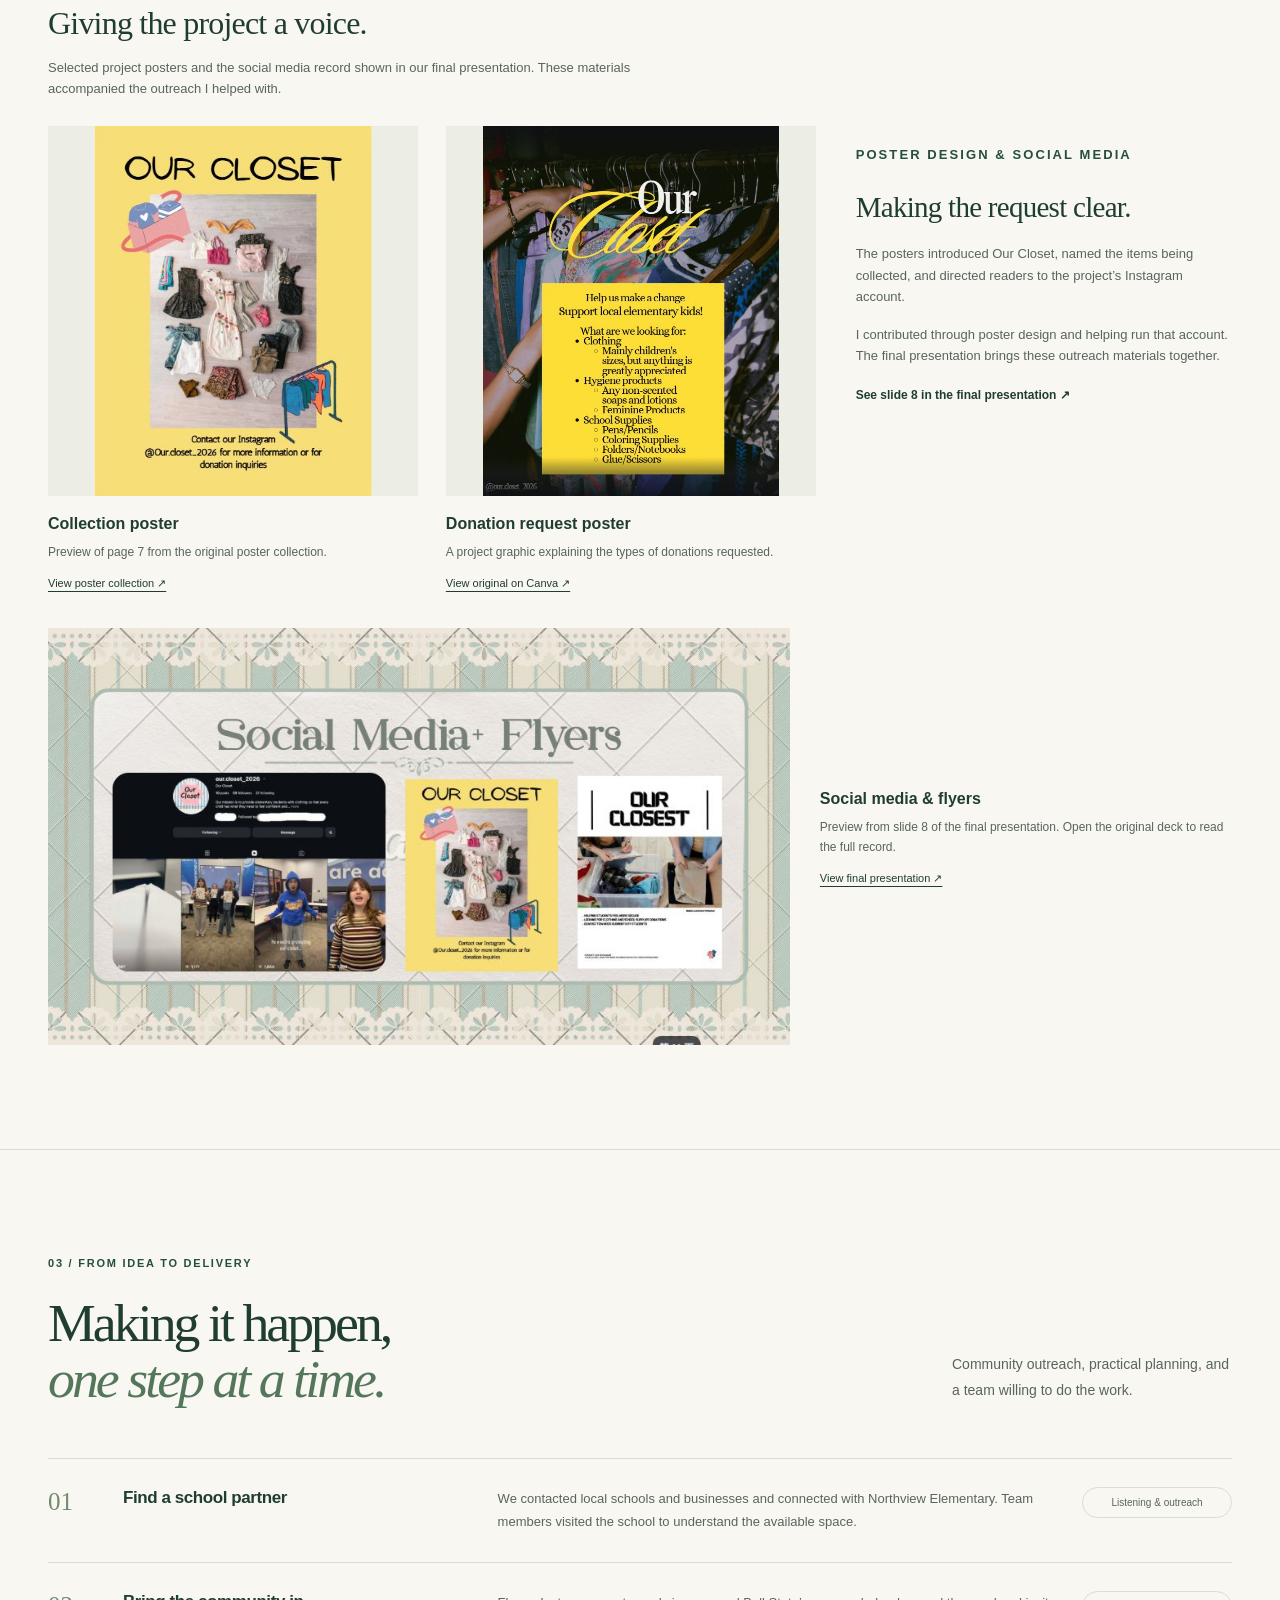
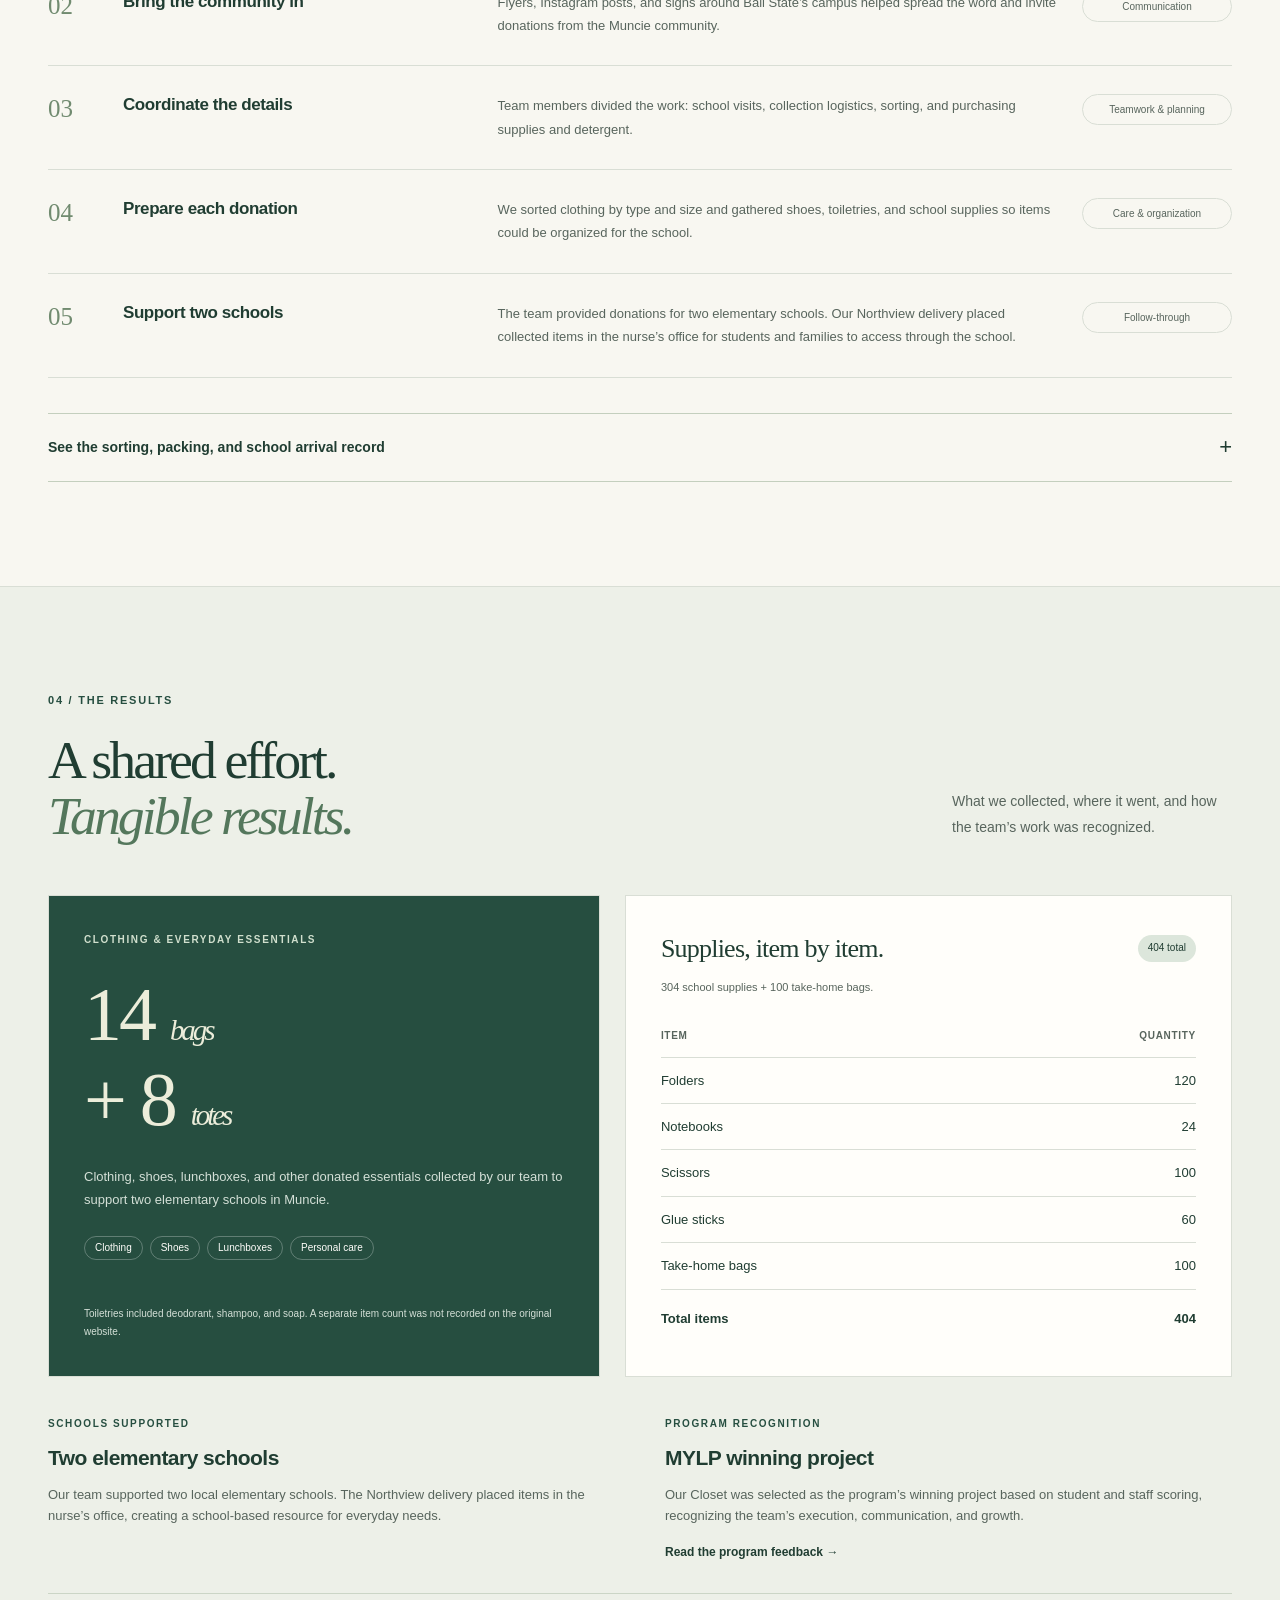
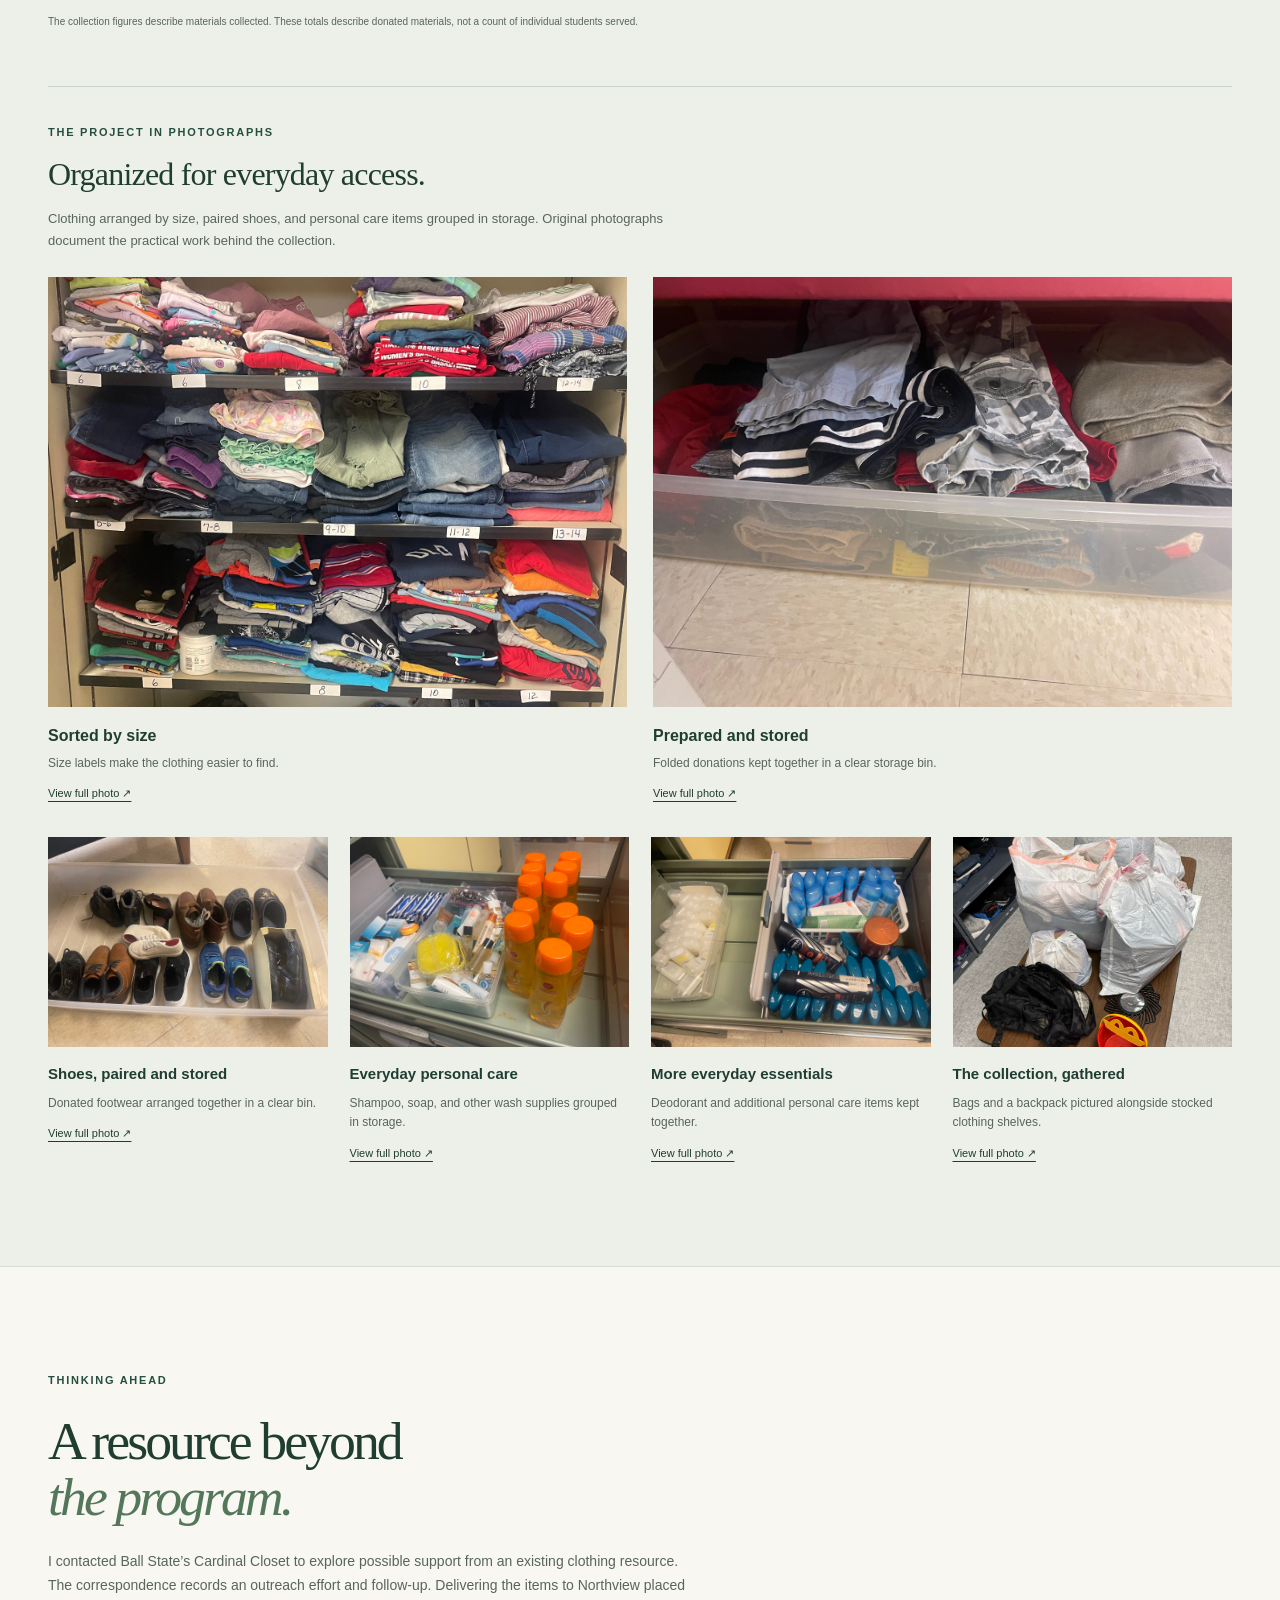
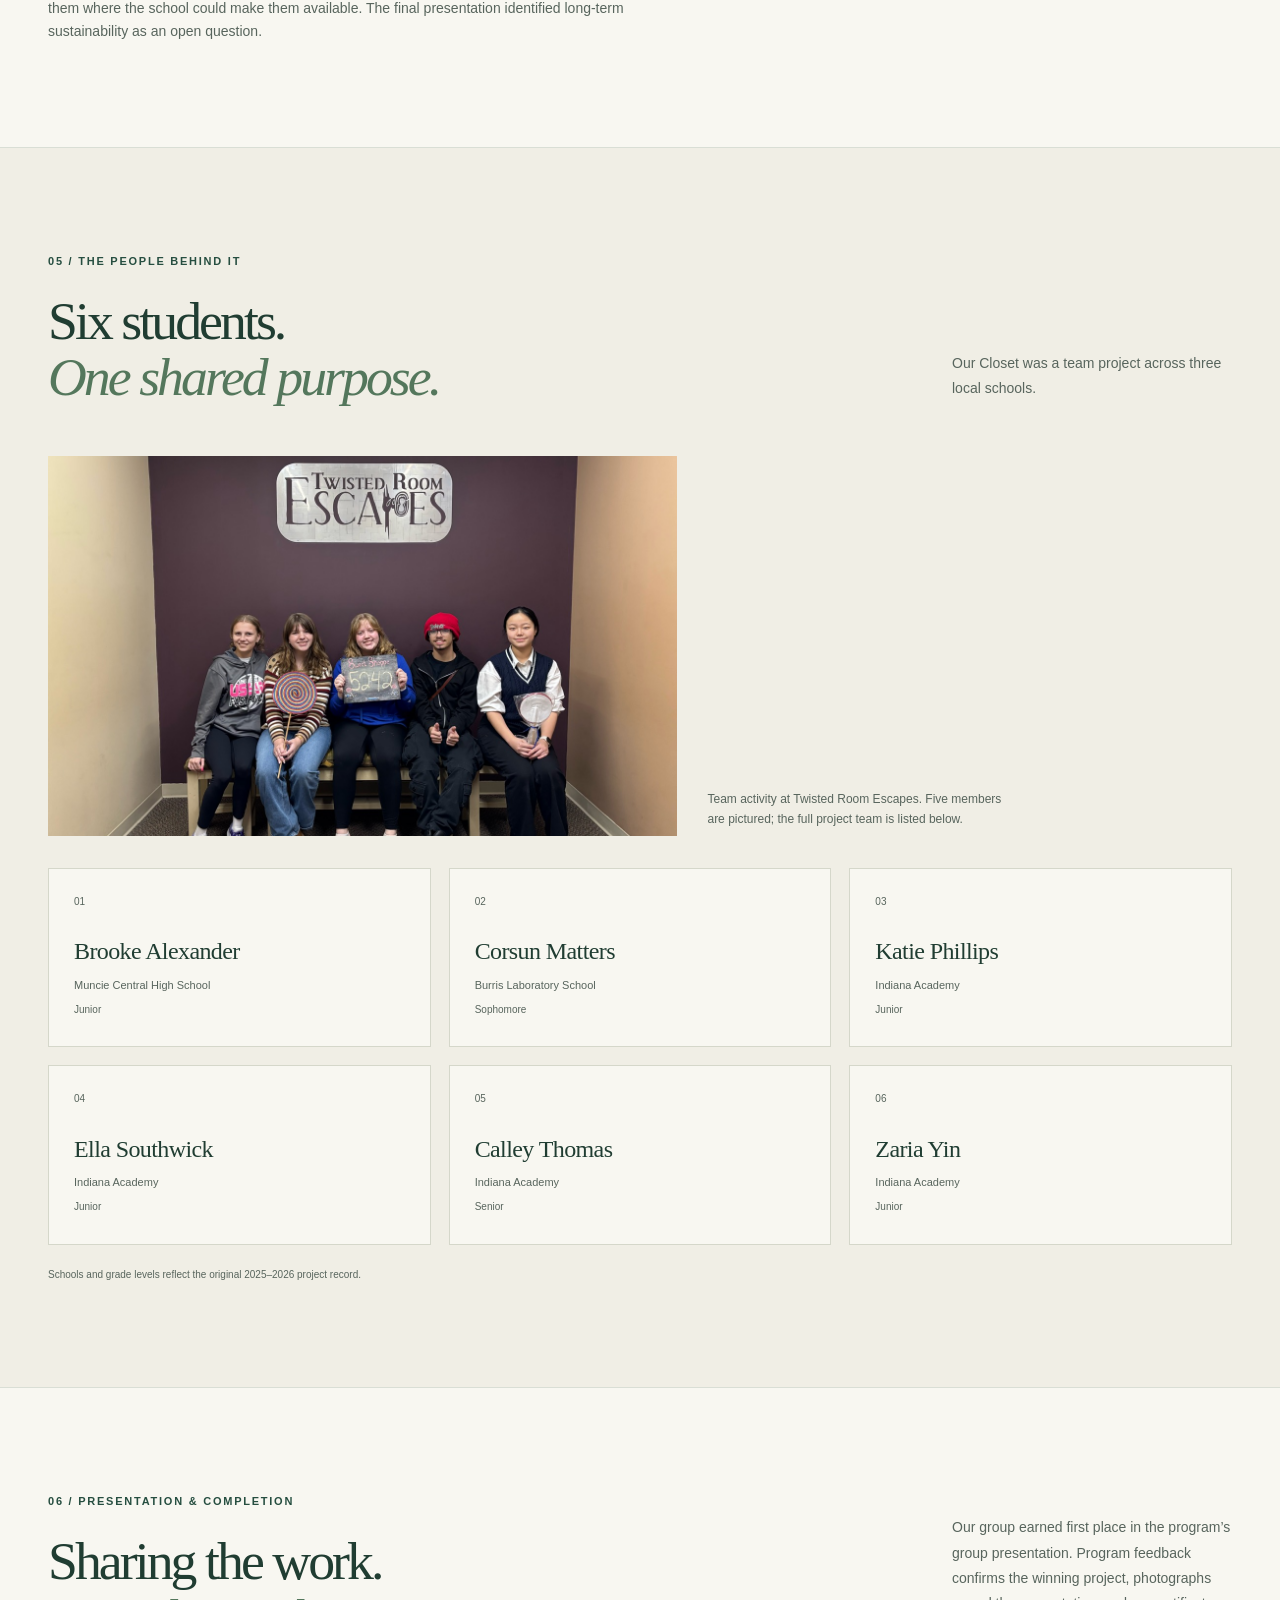
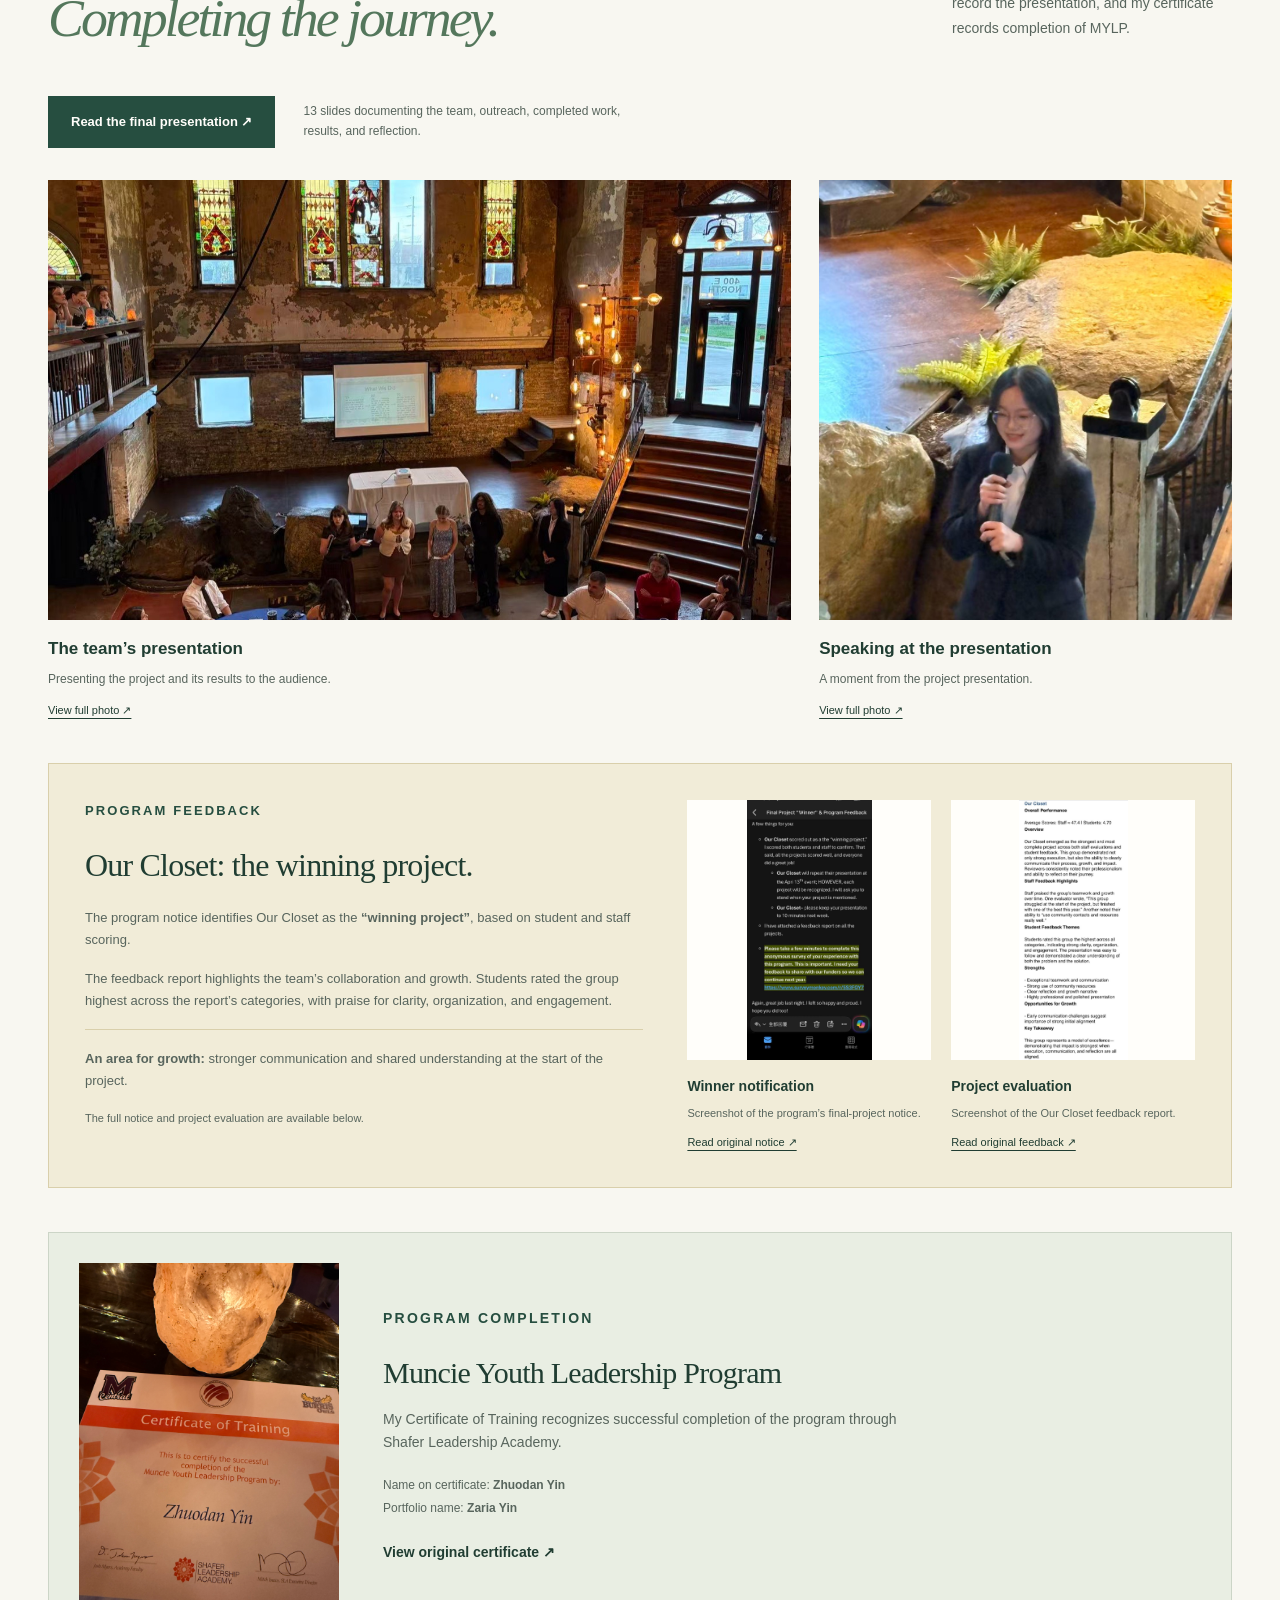
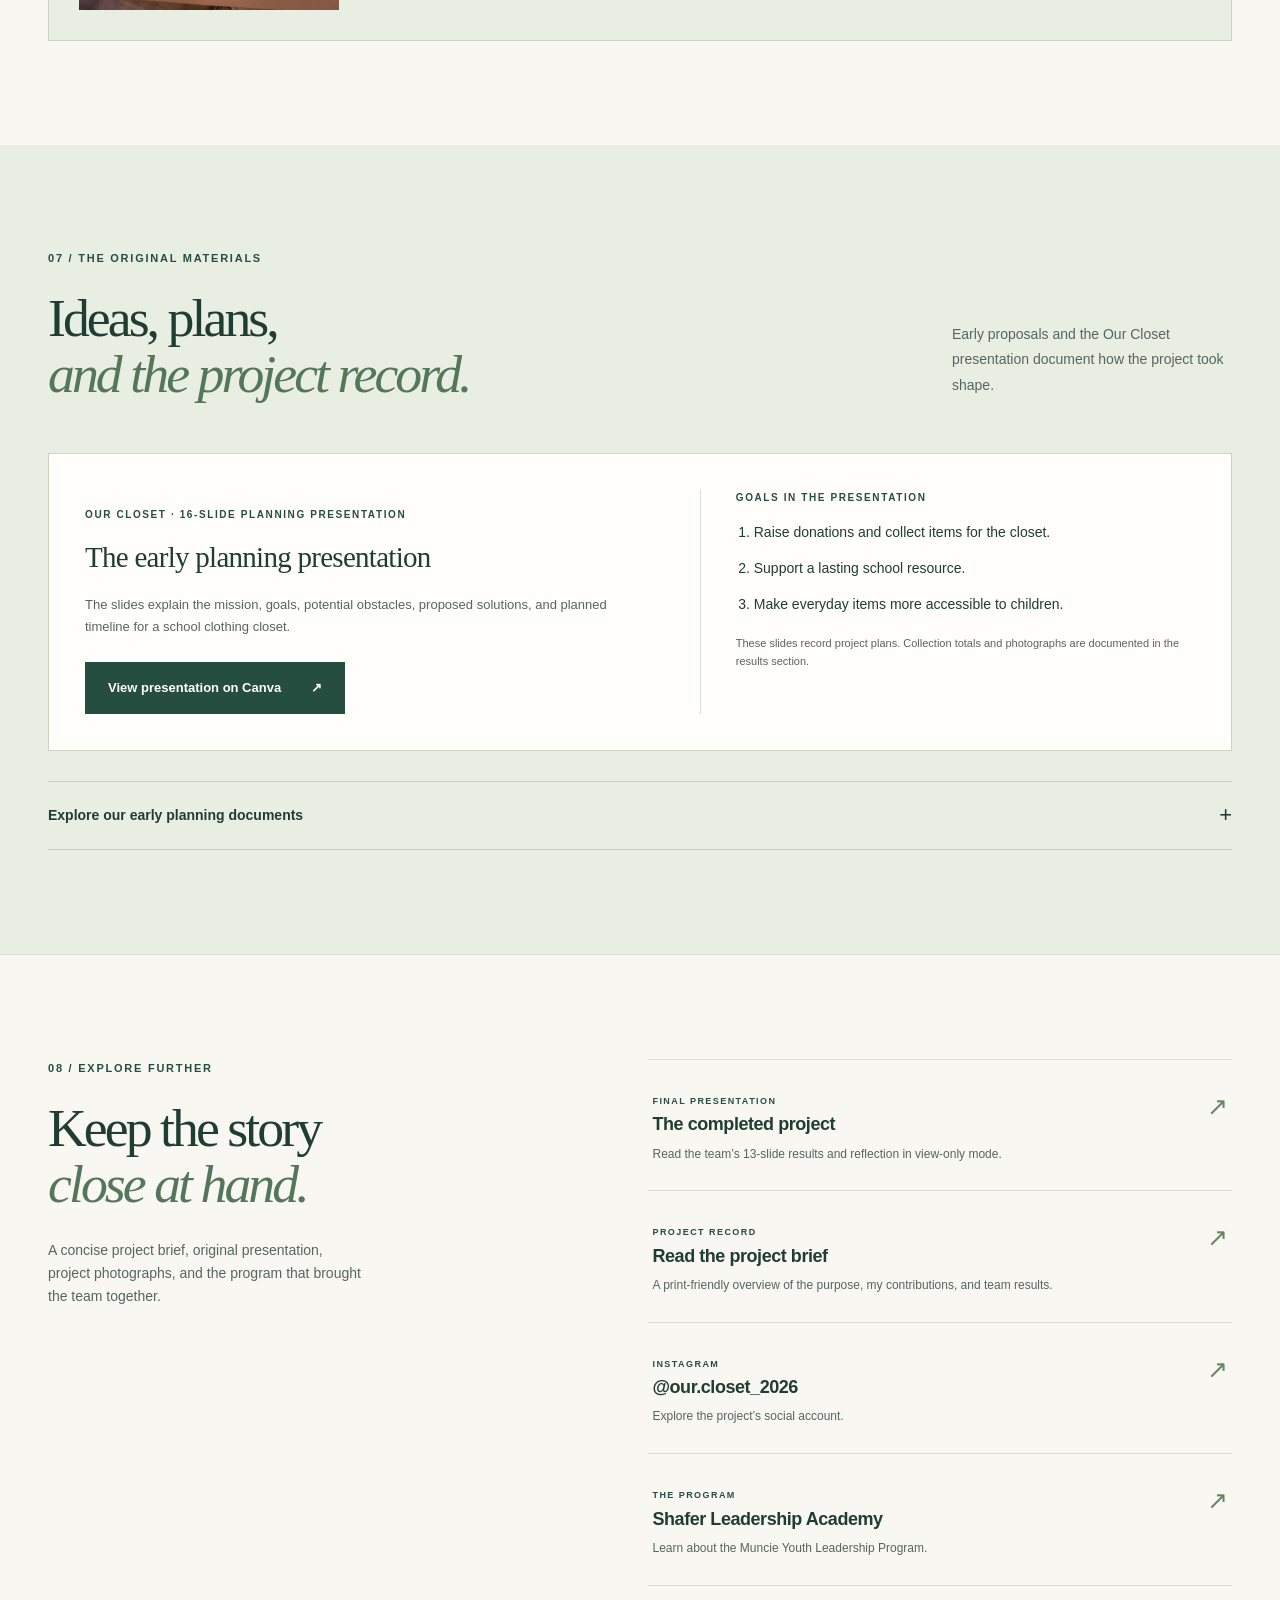
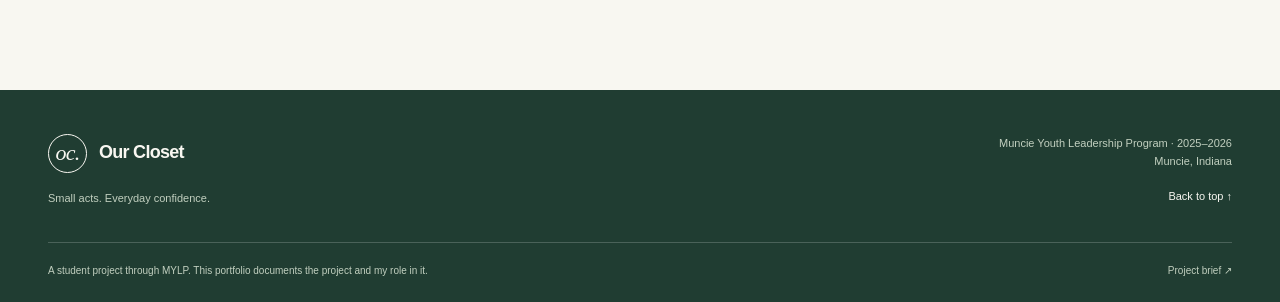
==== commit 17bd43fd: "Retain six-person team after owner clarification" ====
--- a/index.html
+++ b/index.html
@@ -2,23 +2,23 @@
 <html lang="en">
 <head>
 <meta charset="utf-8"><meta name="viewport" content="width=device-width, initial-scale=1">
-<meta name="description" content="Our Closet: a five-student MYLP project supporting two elementary schools with clothing and everyday essentials. Explore the process, results, and my contributions in community outreach, social media, poster design, and donation sorting.">
-<meta name="theme-color" content="#264e40"><meta property="og:title" content="Our Closet — Small acts. Everyday confidence."><meta property="og:description" content="The story, results, and student contributions behind a five-student project supporting two elementary schools in Muncie, Indiana."><meta property="og:type" content="website"><meta property="og:image" content="https://24r14.github.io/Our-Closet/assets/donation-sorting.jpg"><meta name="twitter:card" content="summary_large_image">
+<meta name="description" content="Our Closet: a six-student MYLP project supporting two elementary schools with clothing and everyday essentials. Explore the process, results, and my contributions in community outreach, social media, poster design, and donation sorting.">
+<meta name="theme-color" content="#264e40"><meta property="og:title" content="Our Closet — Small acts. Everyday confidence."><meta property="og:description" content="The story, results, and student contributions behind a six-student project supporting two elementary schools in Muncie, Indiana."><meta property="og:type" content="website"><meta property="og:image" content="https://24r14.github.io/Our-Closet/assets/donation-sorting.jpg"><meta name="twitter:card" content="summary_large_image">
 <title>Our Closet — A Student-Led Community Project</title><link rel="icon" href="favicon.svg" type="image/svg+xml"><link rel="stylesheet" href="styles.css"><script src="script.js" defer></script>
 </head>
 <body>
 <a class="skip-link" href="#main">Skip to content</a>
 <header class="site-header"><div class="container header-inner"><a class="brand" href="#top" aria-label="Our Closet home"><span class="brand-mark" aria-hidden="true">oc.</span><span>Our Closet</span></a><button class="menu-toggle" type="button" aria-expanded="false" aria-controls="site-nav" hidden>Menu <span aria-hidden="true">+</span></button><nav id="site-nav" aria-label="Main navigation"><a href="#story">The story</a><a href="#contribution">My contribution</a><a href="#impact">The results</a><a href="#team">The team</a><a class="nav-cta" href="project-summary.html">Project brief <span aria-hidden="true">↗</span></a></nav></div></header>
 <main id="main">
-<section class="hero container" id="top" aria-labelledby="hero-title"><div class="hero-copy"><p class="eyebrow"><span class="status-dot" aria-hidden="true"></span> Muncie, Indiana · MYLP 2025–2026</p><h1 id="hero-title">Small acts.<br>Everyday<br><em>confidence.</em></h1><p class="hero-description">Clothing, school supplies, and a little more peace of mind. A five-student project bringing everyday essentials to two elementary schools in Muncie.</p><div class="button-row"><a class="button primary" href="#impact">Explore our results <span aria-hidden="true">↗</span></a><a class="text-link" href="#story">Read the story <span aria-hidden="true">→</span></a></div><div class="hero-footnote"><span class="tiny-number">01 /</span><p>A community project through the<br><strong>Muncie Youth Leadership Program</strong></p></div></div><figure class="hero-photo"><div class="photo-frame"><img src="assets/donation-sorting.jpg" alt="Team members sort donated clothing across tables, with collection bags and storage bins nearby." width="2880" height="3840" fetchpriority="high"></div><figcaption><span>Preparing every donation.</span><span>Our Closet · Clothing-sorting session</span></figcaption><div class="photo-note" aria-hidden="true">A closet.<br>A community.<br>A shared purpose.</div></figure></section>
+<section class="hero container" id="top" aria-labelledby="hero-title"><div class="hero-copy"><p class="eyebrow"><span class="status-dot" aria-hidden="true"></span> Muncie, Indiana · MYLP 2025–2026</p><h1 id="hero-title">Small acts.<br>Everyday<br><em>confidence.</em></h1><p class="hero-description">Clothing, school supplies, and a little more peace of mind. A six-student project bringing everyday essentials to two elementary schools in Muncie.</p><div class="button-row"><a class="button primary" href="#impact">Explore our results <span aria-hidden="true">↗</span></a><a class="text-link" href="#story">Read the story <span aria-hidden="true">→</span></a></div><div class="hero-footnote"><span class="tiny-number">01 /</span><p>A community project through the<br><strong>Muncie Youth Leadership Program</strong></p></div></div><figure class="hero-photo"><div class="photo-frame"><img src="assets/donation-sorting.jpg" alt="Team members sort donated clothing across tables, with collection bags and storage bins nearby." width="2880" height="3840" fetchpriority="high"></div><figcaption><span>Preparing every donation.</span><span>Our Closet · Clothing-sorting session</span></figcaption><div class="photo-note" aria-hidden="true">A closet.<br>A community.<br>A shared purpose.</div></figure></section>
 
 <section class="impact-strip" aria-label="Project collection highlights"><div class="container stat-grid"><div><span class="stat-number">14</span><span class="stat-label">bags of clothing</span></div><div><span class="stat-number">8</span><span class="stat-label">totes of shoes &amp; more</span></div><div><span class="stat-number">404</span><span class="stat-label">supplies &amp; take-home bags</span></div><div><span class="stat-number">1st</span><span class="stat-label">group presentation</span></div></div><p class="container strip-note">Collection totals from the original project record. See the item breakdown below.</p></section>
 
-<section class="section container story-grid" id="story" aria-labelledby="story-title"><div><p class="eyebrow">01 / The story</p><h2 id="story-title">Ready for school.<br><em>Supported by community.</em></h2></div><div class="story-copy"><p class="lead">An everyday need became a shared project.</p><p>Our Closet brought five students together to collect clothing, shoes, school supplies, and personal care items for elementary school students in Muncie.</p><p>Our team supported two elementary schools. At Northview Elementary, we placed collected items in the nurse’s office so the school could keep essentials available for students and families.</p><p>Through the Muncie Youth Leadership Program, we practiced turning an idea into a coordinated effort: finding a partner, reaching donors, preparing items, and completing the delivery.</p><a class="text-link" href="https://www.shaferleadership.com/muncie-youth/" target="_blank" rel="noopener noreferrer">About the program <span aria-hidden="true">↗</span></a></div></section>
+<section class="section container story-grid" id="story" aria-labelledby="story-title"><div><p class="eyebrow">01 / The story</p><h2 id="story-title">Ready for school.<br><em>Supported by community.</em></h2></div><div class="story-copy"><p class="lead">An everyday need became a shared project.</p><p>Our Closet brought six students together to collect clothing, shoes, school supplies, and personal care items for elementary school students in Muncie.</p><p>Our team supported two elementary schools. At Northview Elementary, we placed collected items in the nurse’s office so the school could keep essentials available for students and families.</p><p>Through the Muncie Youth Leadership Program, we practiced turning an idea into a coordinated effort: finding a partner, reaching donors, preparing items, and completing the delivery.</p><a class="text-link" href="https://www.shaferleadership.com/muncie-youth/" target="_blank" rel="noopener noreferrer">About the program <span aria-hidden="true">↗</span></a></div></section>
 
 <section class="mission-panel"><div class="container mission-inner"><p class="eyebrow">Our purpose</p><blockquote>Every child deserves to feel<br><em>confident and comfortable</em><br>at school.</blockquote><p>Our project’s mission: provide elementary students with adequate and appropriate clothing.</p></div></section>
 
-<section class="section container" id="contribution" aria-labelledby="contribution-title"><div class="section-heading"><div><p class="eyebrow">02 / My contribution · Zaria Yin</p><h2 id="contribution-title">My part in<br><em>a shared effort.</em></h2></div><p>My name is Zaria Yin. I organized a donation collection at my school, contacted community resources and schools, helped run our social media, designed posters, and sorted donated items.</p></div><div class="learning-grid"><article><span class="learning-symbol" aria-hidden="true">↗</span><h3>Social media</h3><p>I helped run the project’s social media account as part of our community outreach.</p><a class="text-link" href="https://www.instagram.com/our.closet_2026" target="_blank" rel="noopener noreferrer">See the project account ↗</a></article><article><span class="learning-symbol" aria-hidden="true">✳</span><h3>Poster design</h3><p>I designed posters for the project, contributing to the materials we used to spread the word.</p><a class="text-link" href="#outreach">Explore the outreach materials →</a></article><article><span class="learning-symbol" aria-hidden="true">↔</span><h3>Donation sorting</h3><p>I helped sort donated items, taking part in the practical preparation behind our collection.</p><a class="text-link" href="assets/donation-sorting.jpg" target="_blank" rel="noopener noreferrer">View the sorting session ↗</a></article><article><span class="learning-symbol" aria-hidden="true">→</span><h3>Community outreach</h3><p>I personally contacted Ball State’s Cardinal Closet and followed up with a project update to explore possible guidance, distribution help, or additional donations.</p><a class="text-link" href="#correspondence">Read the outreach record →</a></article><article><span class="learning-symbol" aria-hidden="true">↗</span><h3>Finding another school</h3><p>My teammates initially contacted North. When that school had no room for more donations, I personally contacted South to ask about receiving the additional items.</p><a class="text-link" href="assets/school-capacity-reply.jpg" target="_blank" rel="noopener noreferrer">Read the capacity reply ↗</a></article><article><span class="learning-symbol" aria-hidden="true">+</span><h3>School donation collection</h3><p>I organized a donation collection at my own school to gather items for the project.</p></article></div><p class="contribution-note">These were my contributions within a five-person team. The collection, delivery, and first-place group presentation were shared team achievements.</p><details class="early-planning correspondence-record" id="correspondence"><summary>Read my outreach and follow-up record <span aria-hidden="true">+</span></summary><div class="early-planning-body"><p>I contacted Cardinal Closet to explore possible support and followed up with the project’s progress and donation needs. My teammates made the initial contact with North. After that school could not take more donations, I personally contacted South about receiving the additional items.</p><div class="correspondence-gallery"><figure class="portfolio-figure"><a href="assets/cardinal-closet-reply.jpg" target="_blank" rel="noopener noreferrer" aria-label="Open original correspondence: Cardinal Closet’s reply"><img src="assets/cardinal-closet-reply.jpg" alt="Reply from Cardinal Closet asking what support the project needs, an event outline, and its proposed role." width="1206" height="1219" loading="lazy" decoding="async"></a><figcaption><strong>Cardinal Closet’s reply</strong><span>A request for the project outline and a clearer explanation of the support needed.</span><a href="assets/cardinal-closet-reply.jpg" target="_blank" rel="noopener noreferrer">Read original screenshot ↗</a></figcaption></figure><figure class="portfolio-figure"><a href="assets/cardinal-closet-follow-up.jpg" target="_blank" rel="noopener noreferrer" aria-label="Open original correspondence: My project follow-up"><img src="assets/cardinal-closet-follow-up.jpg" alt="Follow-up email describing campus collections and asking about guidance, distribution assistance, or additional items." width="588" height="1280" loading="lazy" decoding="async"></a><figcaption><strong>My project follow-up</strong><span>Explaining the collection progress and asking about possible collaboration.</span><a href="assets/cardinal-closet-follow-up.jpg" target="_blank" rel="noopener noreferrer">Read original screenshot ↗</a></figcaption></figure><figure class="portfolio-figure"><a href="assets/school-capacity-reply.jpg" target="_blank" rel="noopener noreferrer" aria-label="Open original correspondence: Responding to a space limit"><img src="assets/school-capacity-reply.jpg" alt="Email exchange in which a school contact says there is no more room, followed by a courteous reply." width="588" height="1280" loading="lazy" decoding="async"></a><figcaption><strong>Responding to a space limit</strong><span>A school contact explained that there was no room for more donations.</span><a href="assets/school-capacity-reply.jpg" target="_blank" rel="noopener noreferrer">Read original screenshot ↗</a></figcaption></figure><figure class="portfolio-figure"><a href="assets/organization-guidance-reply.jpg" target="_blank" rel="noopener noreferrer" aria-label="Open original correspondence: An offer of advice"><img src="assets/organization-guidance-reply.jpg" alt="An organization’s reply congratulates the team, declines direct participation, and offers advice or feedback." width="588" height="1280" loading="lazy" decoding="async"></a><figcaption><strong>An offer of advice</strong><span>The reply offered guidance and feedback while declining direct project participation.</span><a href="assets/organization-guidance-reply.jpg" target="_blank" rel="noopener noreferrer">Read original screenshot ↗</a></figcaption></figure></div></div></details><div class="outreach-portfolio" id="outreach"><div class="evidence-heading"><p class="eyebrow">Outreach materials</p><h3>Giving the project a voice.</h3><p>Selected project posters and the social media record shown in our final presentation. These materials accompanied the outreach I helped with.</p></div><div class="outreach-gallery"><figure class="portfolio-figure"><a href="https://www.canva.com/design/DAHBieLJItc/PNbpJ7HWKl-4S0PMaMuVJw/view" target="_blank" rel="noopener noreferrer" aria-label="Open source: Collection poster"><img src="assets/poster-collection-preview.jpg" alt="Yellow Our Closet poster featuring clothing and the project Instagram account." width="384" height="510" loading="lazy" decoding="async"></a><figcaption><strong>Collection poster</strong><span>Preview of page 7 from the original poster collection.</span><a href="https://www.canva.com/design/DAHBieLJItc/PNbpJ7HWKl-4S0PMaMuVJw/view" target="_blank" rel="noopener noreferrer">View poster collection ↗</a></figcaption></figure><figure class="portfolio-figure"><a href="https://www.canva.com/design/DAHCMGw_d98/bLrzLS510viEVmZVNK3URg/view" target="_blank" rel="noopener noreferrer" aria-label="Open source: Donation request poster"><img src="assets/poster-request-preview.jpg" alt="Our Closet recruitment graphic asking for clothing, hygiene products, and school supplies." width="576" height="720" loading="lazy" decoding="async"></a><figcaption><strong>Donation request poster</strong><span>A project graphic explaining the types of donations requested.</span><a href="https://www.canva.com/design/DAHCMGw_d98/bLrzLS510viEVmZVNK3URg/view" target="_blank" rel="noopener noreferrer">View original on Canva ↗</a></figcaption></figure><article class="outreach-description"><p class="eyebrow">Poster design &amp; social media</p><h3>Making the request clear.</h3><p>The posters introduced Our Closet, named the items being collected, and directed readers to the project’s Instagram account.</p><p>I contributed through poster design and helping run that account. The final presentation brings these outreach materials together.</p><a class="text-link" href="https://www.canva.com/design/DAHEKISyIgo/CR_wtErylHi57obKRPinyQ/view" target="_blank" rel="noopener noreferrer">See slide 8 in the final presentation ↗</a></article></div><figure class="outreach-slide"><a href="https://www.canva.com/design/DAHEKISyIgo/CR_wtErylHi57obKRPinyQ/view" target="_blank" rel="noopener noreferrer" aria-label="Open final presentation containing social media and flyer examples"><img src="assets/outreach-slide-preview.jpg" alt="Slide 8 of the final presentation, titled Social Media and Flyers, showing the project’s social media page and two poster examples." width="908" height="510" loading="lazy" decoding="async"></a><figcaption><strong>Social media &amp; flyers</strong><span>Preview from slide 8 of the final presentation. Open the original deck to read the full record.</span><a href="https://www.canva.com/design/DAHEKISyIgo/CR_wtErylHi57obKRPinyQ/view" target="_blank" rel="noopener noreferrer">View final presentation ↗</a></figcaption></figure></div></section>
+<section class="section container" id="contribution" aria-labelledby="contribution-title"><div class="section-heading"><div><p class="eyebrow">02 / My contribution · Zaria Yin</p><h2 id="contribution-title">My part in<br><em>a shared effort.</em></h2></div><p>My name is Zaria Yin. I organized a donation collection at my school, contacted community resources and schools, helped run our social media, designed posters, and sorted donated items.</p></div><div class="learning-grid"><article><span class="learning-symbol" aria-hidden="true">↗</span><h3>Social media</h3><p>I helped run the project’s social media account as part of our community outreach.</p><a class="text-link" href="https://www.instagram.com/our.closet_2026" target="_blank" rel="noopener noreferrer">See the project account ↗</a></article><article><span class="learning-symbol" aria-hidden="true">✳</span><h3>Poster design</h3><p>I designed posters for the project, contributing to the materials we used to spread the word.</p><a class="text-link" href="#outreach">Explore the outreach materials →</a></article><article><span class="learning-symbol" aria-hidden="true">↔</span><h3>Donation sorting</h3><p>I helped sort donated items, taking part in the practical preparation behind our collection.</p><a class="text-link" href="assets/donation-sorting.jpg" target="_blank" rel="noopener noreferrer">View the sorting session ↗</a></article><article><span class="learning-symbol" aria-hidden="true">→</span><h3>Community outreach</h3><p>I personally contacted Ball State’s Cardinal Closet and followed up with a project update to explore possible guidance, distribution help, or additional donations.</p><a class="text-link" href="#correspondence">Read the outreach record →</a></article><article><span class="learning-symbol" aria-hidden="true">↗</span><h3>Finding another school</h3><p>My teammates initially contacted North. When that school had no room for more donations, I personally contacted South to ask about receiving the additional items.</p><a class="text-link" href="assets/school-capacity-reply.jpg" target="_blank" rel="noopener noreferrer">Read the capacity reply ↗</a></article><article><span class="learning-symbol" aria-hidden="true">+</span><h3>School donation collection</h3><p>I organized a donation collection at my own school to gather items for the project.</p></article></div><p class="contribution-note">These were my contributions within a six-person team. The collection, delivery, and first-place group presentation were shared team achievements.</p><details class="early-planning correspondence-record" id="correspondence"><summary>Read my outreach and follow-up record <span aria-hidden="true">+</span></summary><div class="early-planning-body"><p>I contacted Cardinal Closet to explore possible support and followed up with the project’s progress and donation needs. My teammates made the initial contact with North. After that school could not take more donations, I personally contacted South about receiving the additional items.</p><div class="correspondence-gallery"><figure class="portfolio-figure"><a href="assets/cardinal-closet-reply.jpg" target="_blank" rel="noopener noreferrer" aria-label="Open original correspondence: Cardinal Closet’s reply"><img src="assets/cardinal-closet-reply.jpg" alt="Reply from Cardinal Closet asking what support the project needs, an event outline, and its proposed role." width="1206" height="1219" loading="lazy" decoding="async"></a><figcaption><strong>Cardinal Closet’s reply</strong><span>A request for the project outline and a clearer explanation of the support needed.</span><a href="assets/cardinal-closet-reply.jpg" target="_blank" rel="noopener noreferrer">Read original screenshot ↗</a></figcaption></figure><figure class="portfolio-figure"><a href="assets/cardinal-closet-follow-up.jpg" target="_blank" rel="noopener noreferrer" aria-label="Open original correspondence: My project follow-up"><img src="assets/cardinal-closet-follow-up.jpg" alt="Follow-up email describing campus collections and asking about guidance, distribution assistance, or additional items." width="588" height="1280" loading="lazy" decoding="async"></a><figcaption><strong>My project follow-up</strong><span>Explaining the collection progress and asking about possible collaboration.</span><a href="assets/cardinal-closet-follow-up.jpg" target="_blank" rel="noopener noreferrer">Read original screenshot ↗</a></figcaption></figure><figure class="portfolio-figure"><a href="assets/school-capacity-reply.jpg" target="_blank" rel="noopener noreferrer" aria-label="Open original correspondence: Responding to a space limit"><img src="assets/school-capacity-reply.jpg" alt="Email exchange in which a school contact says there is no more room, followed by a courteous reply." width="588" height="1280" loading="lazy" decoding="async"></a><figcaption><strong>Responding to a space limit</strong><span>A school contact explained that there was no room for more donations.</span><a href="assets/school-capacity-reply.jpg" target="_blank" rel="noopener noreferrer">Read original screenshot ↗</a></figcaption></figure><figure class="portfolio-figure"><a href="assets/organization-guidance-reply.jpg" target="_blank" rel="noopener noreferrer" aria-label="Open original correspondence: An offer of advice"><img src="assets/organization-guidance-reply.jpg" alt="An organization’s reply congratulates the team, declines direct participation, and offers advice or feedback." width="588" height="1280" loading="lazy" decoding="async"></a><figcaption><strong>An offer of advice</strong><span>The reply offered guidance and feedback while declining direct project participation.</span><a href="assets/organization-guidance-reply.jpg" target="_blank" rel="noopener noreferrer">Read original screenshot ↗</a></figcaption></figure></div></div></details><div class="outreach-portfolio" id="outreach"><div class="evidence-heading"><p class="eyebrow">Outreach materials</p><h3>Giving the project a voice.</h3><p>Selected project posters and the social media record shown in our final presentation. These materials accompanied the outreach I helped with.</p></div><div class="outreach-gallery"><figure class="portfolio-figure"><a href="https://www.canva.com/design/DAHBieLJItc/PNbpJ7HWKl-4S0PMaMuVJw/view" target="_blank" rel="noopener noreferrer" aria-label="Open source: Collection poster"><img src="assets/poster-collection-preview.jpg" alt="Yellow Our Closet poster featuring clothing and the project Instagram account." width="384" height="510" loading="lazy" decoding="async"></a><figcaption><strong>Collection poster</strong><span>Preview of page 7 from the original poster collection.</span><a href="https://www.canva.com/design/DAHBieLJItc/PNbpJ7HWKl-4S0PMaMuVJw/view" target="_blank" rel="noopener noreferrer">View poster collection ↗</a></figcaption></figure><figure class="portfolio-figure"><a href="https://www.canva.com/design/DAHCMGw_d98/bLrzLS510viEVmZVNK3URg/view" target="_blank" rel="noopener noreferrer" aria-label="Open source: Donation request poster"><img src="assets/poster-request-preview.jpg" alt="Our Closet recruitment graphic asking for clothing, hygiene products, and school supplies." width="576" height="720" loading="lazy" decoding="async"></a><figcaption><strong>Donation request poster</strong><span>A project graphic explaining the types of donations requested.</span><a href="https://www.canva.com/design/DAHCMGw_d98/bLrzLS510viEVmZVNK3URg/view" target="_blank" rel="noopener noreferrer">View original on Canva ↗</a></figcaption></figure><article class="outreach-description"><p class="eyebrow">Poster design &amp; social media</p><h3>Making the request clear.</h3><p>The posters introduced Our Closet, named the items being collected, and directed readers to the project’s Instagram account.</p><p>I contributed through poster design and helping run that account. The final presentation brings these outreach materials together.</p><a class="text-link" href="https://www.canva.com/design/DAHEKISyIgo/CR_wtErylHi57obKRPinyQ/view" target="_blank" rel="noopener noreferrer">See slide 8 in the final presentation ↗</a></article></div><figure class="outreach-slide"><a href="https://www.canva.com/design/DAHEKISyIgo/CR_wtErylHi57obKRPinyQ/view" target="_blank" rel="noopener noreferrer" aria-label="Open final presentation containing social media and flyer examples"><img src="assets/outreach-slide-preview.jpg" alt="Slide 8 of the final presentation, titled Social Media and Flyers, showing the project’s social media page and two poster examples." width="908" height="510" loading="lazy" decoding="async"></a><figcaption><strong>Social media &amp; flyers</strong><span>Preview from slide 8 of the final presentation. Open the original deck to read the full record.</span><a href="https://www.canva.com/design/DAHEKISyIgo/CR_wtErylHi57obKRPinyQ/view" target="_blank" rel="noopener noreferrer">View final presentation ↗</a></figcaption></figure></div></section>
 
 <section class="process-section"><div class="section container" id="process" aria-labelledby="process-title"><div class="section-heading"><div><p class="eyebrow">03 / From idea to delivery</p><h2 id="process-title">Making it happen,<br><em>one step at a time.</em></h2></div><p>Community outreach, practical planning, and a team willing to do the work.</p></div><ol class="process-list"><li><span class="step-index" aria-hidden="true">01</span><h3>Find a school partner</h3><p>We contacted local schools and businesses and connected with Northview Elementary. Team members visited the school to understand the available space.</p><span class="step-skill">Listening &amp; outreach</span></li><li><span class="step-index" aria-hidden="true">02</span><h3>Bring the community in</h3><p>Flyers, Instagram posts, and signs around Ball State’s campus helped spread the word and invite donations from the Muncie community.</p><span class="step-skill">Communication</span></li><li><span class="step-index" aria-hidden="true">03</span><h3>Coordinate the details</h3><p>Team members divided the work: school visits, collection logistics, sorting, and purchasing supplies and detergent.</p><span class="step-skill">Teamwork &amp; planning</span></li><li><span class="step-index" aria-hidden="true">04</span><h3>Prepare each donation</h3><p>We sorted clothing by type and size and gathered shoes, toiletries, and school supplies so items could be organized for the school.</p><span class="step-skill">Care &amp; organization</span></li><li><span class="step-index" aria-hidden="true">05</span><h3>Support two schools</h3><p>The team provided donations for two elementary schools. Our Northview delivery placed collected items in the nurse’s office for students and families to access through the school.</p><span class="step-skill">Follow-through</span></li></ol><details class="early-planning process-archive" id="delivery-record"><summary>See the sorting, packing, and school arrival record <span aria-hidden="true">+</span></summary><div class="early-planning-body"><p>Additional project photographs show donations being prepared and items gathered at the school. The final presentation records delivery to Northview Elementary’s nurse’s office.</p><div class="process-gallery"><figure class="portfolio-figure"><a href="assets/sorting-overview.jpg" target="_blank" rel="noopener noreferrer" aria-label="Open source: Sorting together"><img src="assets/sorting-overview.jpg" alt="Team members prepare donations around tables with clothing, storage bins, and bags." width="1280" height="960" loading="lazy" decoding="async"></a><figcaption><strong>Sorting together</strong><span>Clothing, shoes, bags, and storage containers gathered across the work space.</span><a href="assets/sorting-overview.jpg" target="_blank" rel="noopener noreferrer">Open original photo ↗</a></figcaption></figure><figure class="portfolio-figure"><a href="assets/packing-essentials.jpg" target="_blank" rel="noopener noreferrer" aria-label="Open source: Preparing the essentials"><img src="assets/packing-essentials.jpg" alt="A team member prepares donated items beside storage bins and boxes of personal care supplies." width="2880" height="3840" loading="lazy" decoding="async"></a><figcaption><strong>Preparing the essentials</strong><span>Personal care items and other donations being grouped into containers.</span><a href="assets/packing-essentials.jpg" target="_blank" rel="noopener noreferrer">Open original photo ↗</a></figcaption></figure><figure class="portfolio-figure"><a href="assets/school-storage-arrival.jpg" target="_blank" rel="noopener noreferrer" aria-label="Open source: Items gathered at the school"><img src="assets/school-storage-arrival.jpg" alt="Clothing in labeled fabric bins beside storage containers and a school nurse’s examination cot." width="1280" height="960" loading="lazy" decoding="async"></a><figcaption><strong>Items gathered at the school</strong><span>Clothing bins and storage containers pictured in the school nurse’s room.</span><a href="assets/school-storage-arrival.jpg" target="_blank" rel="noopener noreferrer">Open original photo ↗</a></figcaption></figure><figure class="portfolio-figure"><a href="assets/school-donation-bags.jpg" target="_blank" rel="noopener noreferrer" aria-label="Open source: More of the collection"><img src="assets/school-donation-bags.jpg" alt="Filled black and blue donation bags gathered beside a school bulletin board and a door." width="2880" height="3840" loading="lazy" decoding="async"></a><figcaption><strong>More of the collection</strong><span>Packed clothing bags pictured together at the school.</span><a href="assets/school-donation-bags.jpg" target="_blank" rel="noopener noreferrer">Open original photo ↗</a></figcaption></figure></div></div></details></div></section>
 
@@ -26,7 +26,7 @@
 
 <section class="section container continuation"><p class="eyebrow">Thinking ahead</p><h2>A resource beyond<br><em>the program.</em></h2><p>I contacted Ball State’s Cardinal Closet to explore possible support from an existing clothing resource. The correspondence records an outreach effort and follow-up. Delivering the items to Northview placed them where the school could make them available. The final presentation identified long-term sustainability as an open question.</p></section>
 
-<section class="team-section" id="team" aria-labelledby="team-title"><div class="container section"><div class="section-heading"><div><p class="eyebrow">05 / The people behind it</p><h2 id="team-title">Five students.<br><em>One shared purpose.</em></h2></div><p>Our Closet brought together a five-person team from local schools.</p></div><figure class="team-activity-photo"><img src="assets/team-activity.jpg" alt="Five team members seated together at Twisted Room Escapes during a team activity." width="1280" height="960" loading="lazy" decoding="async"><figcaption>Our five-person team at Twisted Room Escapes during a team activity.</figcaption></figure><p class="small-note">Working across schools, we shared the outreach, collection, preparation, and presentation work.</p></div></section>
+<section class="team-section" id="team" aria-labelledby="team-title"><div class="container section"><div class="section-heading"><div><p class="eyebrow">05 / The people behind it</p><h2 id="team-title">Six students.<br><em>One shared purpose.</em></h2></div><p>Our Closet was a team project across three local schools.</p></div><figure class="team-activity-photo"><img src="assets/team-activity.jpg" alt="Five team members seated together at Twisted Room Escapes during a team activity." width="1280" height="960" loading="lazy" decoding="async"><figcaption>Team activity at Twisted Room Escapes. Five members are pictured; the full project team is listed below.</figcaption></figure><ul class="team-grid"><li><span class="member-number" aria-hidden="true">01</span><h3>Brooke Alexander</h3><p>Muncie Central High School</p><span>Junior</span></li><li><span class="member-number" aria-hidden="true">02</span><h3>Corsun Matters</h3><p>Burris Laboratory School</p><span>Sophomore</span></li><li><span class="member-number" aria-hidden="true">03</span><h3>Katie Phillips</h3><p>Indiana Academy</p><span>Junior</span></li><li><span class="member-number" aria-hidden="true">04</span><h3>Ella Southwick</h3><p>Indiana Academy</p><span>Junior</span></li><li><span class="member-number" aria-hidden="true">05</span><h3>Calley Thomas</h3><p>Indiana Academy</p><span>Senior</span></li><li><span class="member-number" aria-hidden="true">06</span><h3>Zaria Yin</h3><p>Indiana Academy</p><span>Junior</span></li></ul><p class="small-note">Schools and grade levels reflect the original 2025–2026 project record.</p></div></section>
 
 <section class="section container recognition-section" id="presentation" aria-labelledby="presentation-title"><div class="section-heading"><div><p class="eyebrow">06 / Presentation &amp; completion</p><h2 id="presentation-title">Sharing the work.<br><em>Completing the journey.</em></h2></div><p>Our group earned first place in the program’s group presentation. Program feedback confirms the winning project, photographs record the presentation, and my certificate records completion of MYLP.</p></div><div class="presentation-deck-link"><a class="button primary" href="https://www.canva.com/design/DAHEKISyIgo/CR_wtErylHi57obKRPinyQ/view" target="_blank" rel="noopener noreferrer">Read the final presentation ↗</a><p>13 slides documenting the team, outreach, completed work, results, and reflection.</p></div><div class="presentation-photos"><figure><a href="assets/group-presentation.jpg" target="_blank" rel="noopener noreferrer" aria-label="Open full photograph: The team’s presentation"><img src="assets/group-presentation.jpg" alt="Team members stand beside a projected slide titled What We Did while presenting to an audience." width="1280" height="959" loading="lazy" decoding="async"></a><figcaption><strong>The team’s presentation</strong><span>Presenting the project and its results to the audience.</span><a href="assets/group-presentation.jpg" target="_blank" rel="noopener noreferrer">View full photo ↗</a></figcaption></figure><figure><a href="assets/presentation-speaking.jpg" target="_blank" rel="noopener noreferrer" aria-label="Open full photograph: Speaking at the presentation"><img src="assets/presentation-speaking.jpg" alt="A speaker holds a microphone during the project presentation." width="959" height="1280" loading="lazy" decoding="async"></a><figcaption><strong>Speaking at the presentation</strong><span>A moment from the project presentation.</span><a href="assets/presentation-speaking.jpg" target="_blank" rel="noopener noreferrer">View full photo ↗</a></figcaption></figure></div><article class="feedback-record" id="feedback"><div class="feedback-copy"><p class="eyebrow">Program feedback</p><h3>Our Closet: the winning project.</h3><p>The program notice identifies Our Closet as the <strong>“winning project”</strong>, based on student and staff scoring.</p><p>The feedback report highlights the team’s collaboration and growth. Students rated the group highest across the report’s categories, with praise for clarity, organization, and engagement.</p><p class="feedback-growth"><strong>An area for growth:</strong> stronger communication and shared understanding at the start of the project.</p><p class="small-note">The full notice and project evaluation are available below.</p></div><div class="recognition-files"><figure class="portfolio-figure"><a href="assets/winning-project-notice.jpg" target="_blank" rel="noopener noreferrer" aria-label="Open source: Winner notification"><img src="assets/winning-project-notice.jpg" alt="Screenshot of a program notice identifying Our Closet as the winning project, confirmed through staff and student scoring." width="615" height="1280" loading="lazy" decoding="async"></a><figcaption><strong>Winner notification</strong><span>Screenshot of the program’s final-project notice.</span><a href="assets/winning-project-notice.jpg" target="_blank" rel="noopener noreferrer">Read original notice ↗</a></figcaption></figure><figure class="portfolio-figure"><a href="assets/program-feedback.jpg" target="_blank" rel="noopener noreferrer" aria-label="Open source: Project evaluation"><img src="assets/program-feedback.jpg" alt="Our Closet feedback report discussing overall performance, staff and student feedback, strengths, and opportunities for growth." width="537" height="1280" loading="lazy" decoding="async"></a><figcaption><strong>Project evaluation</strong><span>Screenshot of the Our Closet feedback report.</span><a href="assets/program-feedback.jpg" target="_blank" rel="noopener noreferrer">Read original feedback ↗</a></figcaption></figure></div></article><article class="certificate-record"><a class="certificate-image" href="assets/program-certificate.jpg" target="_blank" rel="noopener noreferrer" aria-label="View original Muncie Youth Leadership Program completion certificate"><img src="assets/program-certificate.jpg" alt="Shafer Leadership Academy Certificate of Training certifying Zhuodan Yin’s successful completion of the Muncie Youth Leadership Program." width="2880" height="3840" loading="lazy" decoding="async"></a><div><p class="eyebrow">Program completion</p><h3>Muncie Youth Leadership Program</h3><p>My Certificate of Training recognizes successful completion of the program through Shafer Leadership Academy.</p><p class="certificate-name">Name on certificate: <strong>Zhuodan Yin</strong><br>Portfolio name: <strong>Zaria Yin</strong></p><a class="text-link" href="assets/program-certificate.jpg" target="_blank" rel="noopener noreferrer">View original certificate ↗</a></div></article></section>
 
